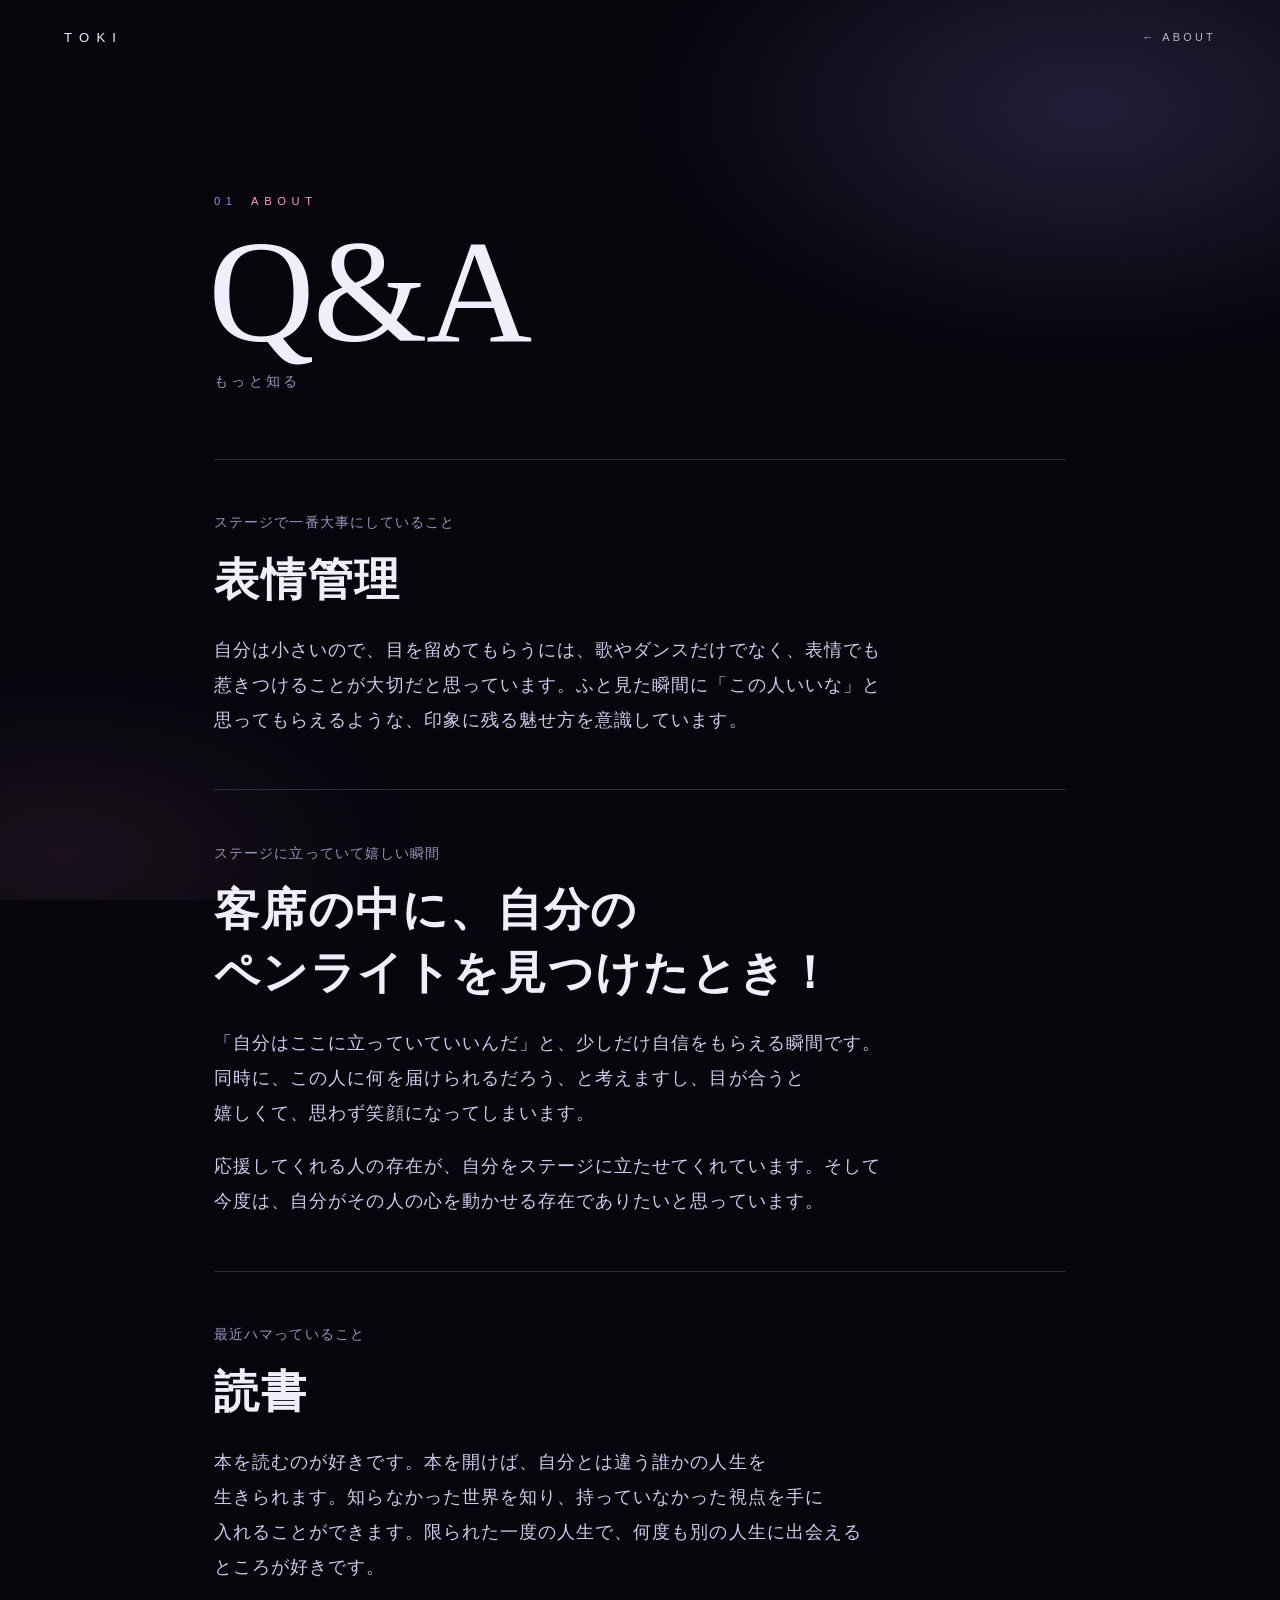
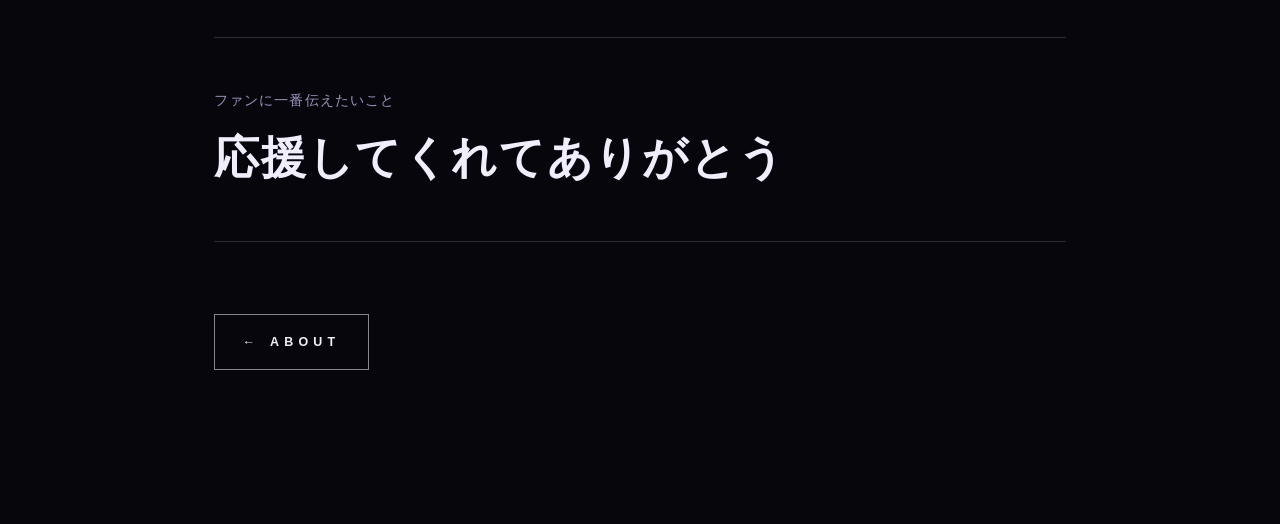
==== more.html @ 211b0cf8 "サイトを更新" ====
<!doctype html>
<html lang="ja">
<head>
<meta charset="utf-8">
<meta name="viewport" content="width=device-width, initial-scale=1">
<title>Q&amp;A | 大月 とき</title>
<meta name="description" content="大月 ときのQ&A。ステージで大事にしていること、嬉しい瞬間、好きなこと。">
<meta http-equiv="Content-Security-Policy" content="default-src 'self'; script-src 'self'; style-src 'self' 'unsafe-inline' https://fonts.googleapis.com; font-src https://fonts.gstatic.com; img-src 'self' data: https://assets.st-note.com; connect-src 'none'; object-src 'none'; base-uri 'none'; form-action 'none'">
<meta name="referrer" content="strict-origin-when-cross-origin">
<meta name="theme-color" content="#07060d">
<meta property="og:type" content="website">
<meta property="og:site_name" content="大月 とき">
<meta property="og:title" content="Q&amp;A | 大月 とき">
<meta property="og:description" content="大月 ときのQ&A。ステージで大事にしていること、嬉しい瞬間、好きなこと。">
<link rel="icon" href="data:image/svg+xml,%3Csvg xmlns='http://www.w3.org/2000/svg' viewBox='0 0 64 64'%3E%3Crect width='64' height='64' rx='14' fill='%2307060d'/%3E%3Cpath d='M38 12a20 20 0 1 0 0 40a16 16 0 1 1 0-40z' fill='%23b9a9ff'/%3E%3C/svg%3E">
<link rel="preconnect" href="https://fonts.googleapis.com">
<link rel="preconnect" href="https://fonts.gstatic.com" crossorigin>
<link href="https://fonts.googleapis.com/css2?family=Cormorant+Garamond:wght@300&family=Montserrat:wght@300;500;600&family=Zen+Kaku+Gothic+New:wght@400;500;700&family=Zen+Old+Mincho:wght@500;700;900&display=swap" rel="stylesheet">
<style>
:root{--pad:clamp(20px,5vw,72px);--mont:"Montserrat","Zen Kaku Gothic New",sans-serif;--mincho:"Zen Old Mincho","Hiragino Mincho ProN",serif}
*{box-sizing:border-box;margin:0}
html{scroll-behavior:smooth}
body{background:#07060d;color:#f1eefc;font-family:"Zen Kaku Gothic New","Hiragino Sans",sans-serif;line-height:1.8;-webkit-font-smoothing:antialiased;min-height:100vh;position:relative;overflow-x:hidden}
body::before{content:"";position:fixed;inset:0;pointer-events:none;z-index:0;background:radial-gradient(50% 40% at 85% 12%,rgba(124,112,198,.24),transparent 70%),radial-gradient(40% 30% at 5% 95%,rgba(255,159,192,.08),transparent 70%)}
a{color:inherit}
header{position:relative;z-index:2;display:flex;justify-content:space-between;align-items:center;padding:26px var(--pad)}
.logo{font-family:var(--mont);font-weight:500;letter-spacing:.55em;font-size:.82rem;text-decoration:none}
.back{font-family:var(--mont);font-weight:500;font-size:.68rem;letter-spacing:.3em;text-decoration:none;opacity:.75;transition:opacity .2s,color .2s}
.back:hover{opacity:1;color:#ff9fc0}
main{position:relative;z-index:1;max-width:980px;margin:0 auto;padding:clamp(48px,9vw,120px) var(--pad) clamp(80px,12vw,160px)}
.sec-label{font-family:var(--mont);font-weight:500;font-size:.7rem;letter-spacing:.5em;color:#ff9fc0}
.sec-label i{font-style:normal;color:#9d8cff;margin-right:1.2em}
h1{font-family:var(--mincho);font-weight:700;font-size:clamp(3rem,8vw,6.4rem);line-height:1.05;letter-spacing:.05em;margin:.35em 0 clamp(28px,5vw,64px)}
.qa-row{padding:clamp(28px,4vw,52px) 0;border-top:1px solid rgba(241,238,252,.16)}
.qa-row:last-of-type{border-bottom:1px solid rgba(241,238,252,.16)}
.qa-row small{display:block;font-size:.85rem;color:#9a94ba;letter-spacing:.08em}
.qa-row .body{font-family:"Zen Kaku Gothic New","Hiragino Sans",sans-serif;font-weight:400;font-size:clamp(.98rem,1.4vw,1.1rem);line-height:2;letter-spacing:.06em;color:#cfc9ea;margin-top:1.2em;max-width:38em;text-wrap:pretty}
.qa-row .body + .body{margin-top:1em}
.qa-row p{word-break:auto-phrase;line-break:strict}
.qa-row .body{text-wrap:pretty}
.qa-row p{font-family:var(--mincho);font-weight:700;font-size:clamp(1.7rem,3.6vw,2.8rem);line-height:1.4;letter-spacing:.04em;margin-top:.3em;text-wrap:balance}
.to-about{display:inline-flex;align-items:center;gap:1.2em;margin-top:clamp(40px,6vw,72px);font-family:var(--mont);font-weight:600;font-size:.78rem;letter-spacing:.42em;color:#f1eefc;text-decoration:none;padding:1.3em 2.2em;border:1px solid rgba(241,238,252,.55);transition:background .25s,color .25s,border-color .25s}
.to-about::before{content:"←";letter-spacing:0;transition:transform .25s}
.to-about:hover{background:#9d8cff;border-color:#9d8cff;color:#07060d}
.to-about:hover::before{transform:translateX(-6px)}
.sr{opacity:0;transform:translateY(34px);transition:opacity 1s ease,transform 1s cubic-bezier(.2,.7,.2,1)}
.sr.in{opacity:1;transform:none}
:focus-visible{outline:3px solid #ff9fc0;outline-offset:3px}
@media (prefers-reduced-motion:reduce){.sr{opacity:1;transform:none;transition:none}}
h1.en{font-family:"Cormorant Garamond",serif;font-weight:300;text-transform:uppercase;letter-spacing:-.01em;line-height:.86;font-size:clamp(4.4rem,11.5vw,10rem);margin:.12em 0 .1em -.04em}
h1.en + .jp{font-size:.86rem;letter-spacing:.24em;color:#9a94ba;margin-bottom:clamp(36px,5vw,64px)}
</style>
</head>
<body>
<header>
  <a class="logo" href="index.html#about">TOKI</a>
  <a class="back" href="index.html#about">← ABOUT</a>
</header>
<main>
  <p class="sec-label sr"><i>01</i>ABOUT</p>
  <h1 class="en sr">Q&amp;A</h1><p class="jp sr">もっと知る</p>
  <div class="qa-row sr"><small>ステージで一番大事にしていること</small><p>表情管理</p><p class="body">自分は小さいので、目を留めてもらうには、歌やダンスだけでなく、表情でも惹きつけることが大切だと思っています。ふと見た瞬間に「この人いいな」と思ってもらえるような、印象に残る魅せ方を意識しています。</p></div>
  <div class="qa-row sr"><small>ステージに立っていて嬉しい瞬間</small><p>客席の中に、自分のペンライトを見つけたとき！</p><p class="body">「自分はここに立っていていいんだ」と、少しだけ自信をもらえる瞬間です。同時に、この人に何を届けられるだろう、と考えますし、目が合うと嬉しくて、思わず笑顔になってしまいます。</p><p class="body">応援してくれる人の存在が、自分をステージに立たせてくれています。そして今度は、自分がその人の心を動かせる存在でありたいと思っています。</p></div>
  <div class="qa-row sr"><small>最近ハマっていること</small><p>読書</p><p class="body">本を読むのが好きです。本を開けば、自分とは違う誰かの人生を生きられます。知らなかった世界を知り、持っていなかった視点を手に入れることができます。限られた一度の人生で、何度も別の人生に出会えるところが好きです。</p></div>
  <div class="qa-row sr"><small>ファンに一番伝えたいこと</small><p>応援してくれてありがとう</p></div>
  <a class="to-about sr" href="index.html#about">ABOUT</a>
</main>
<script src="js/more.js"></script>
</body>
</html>
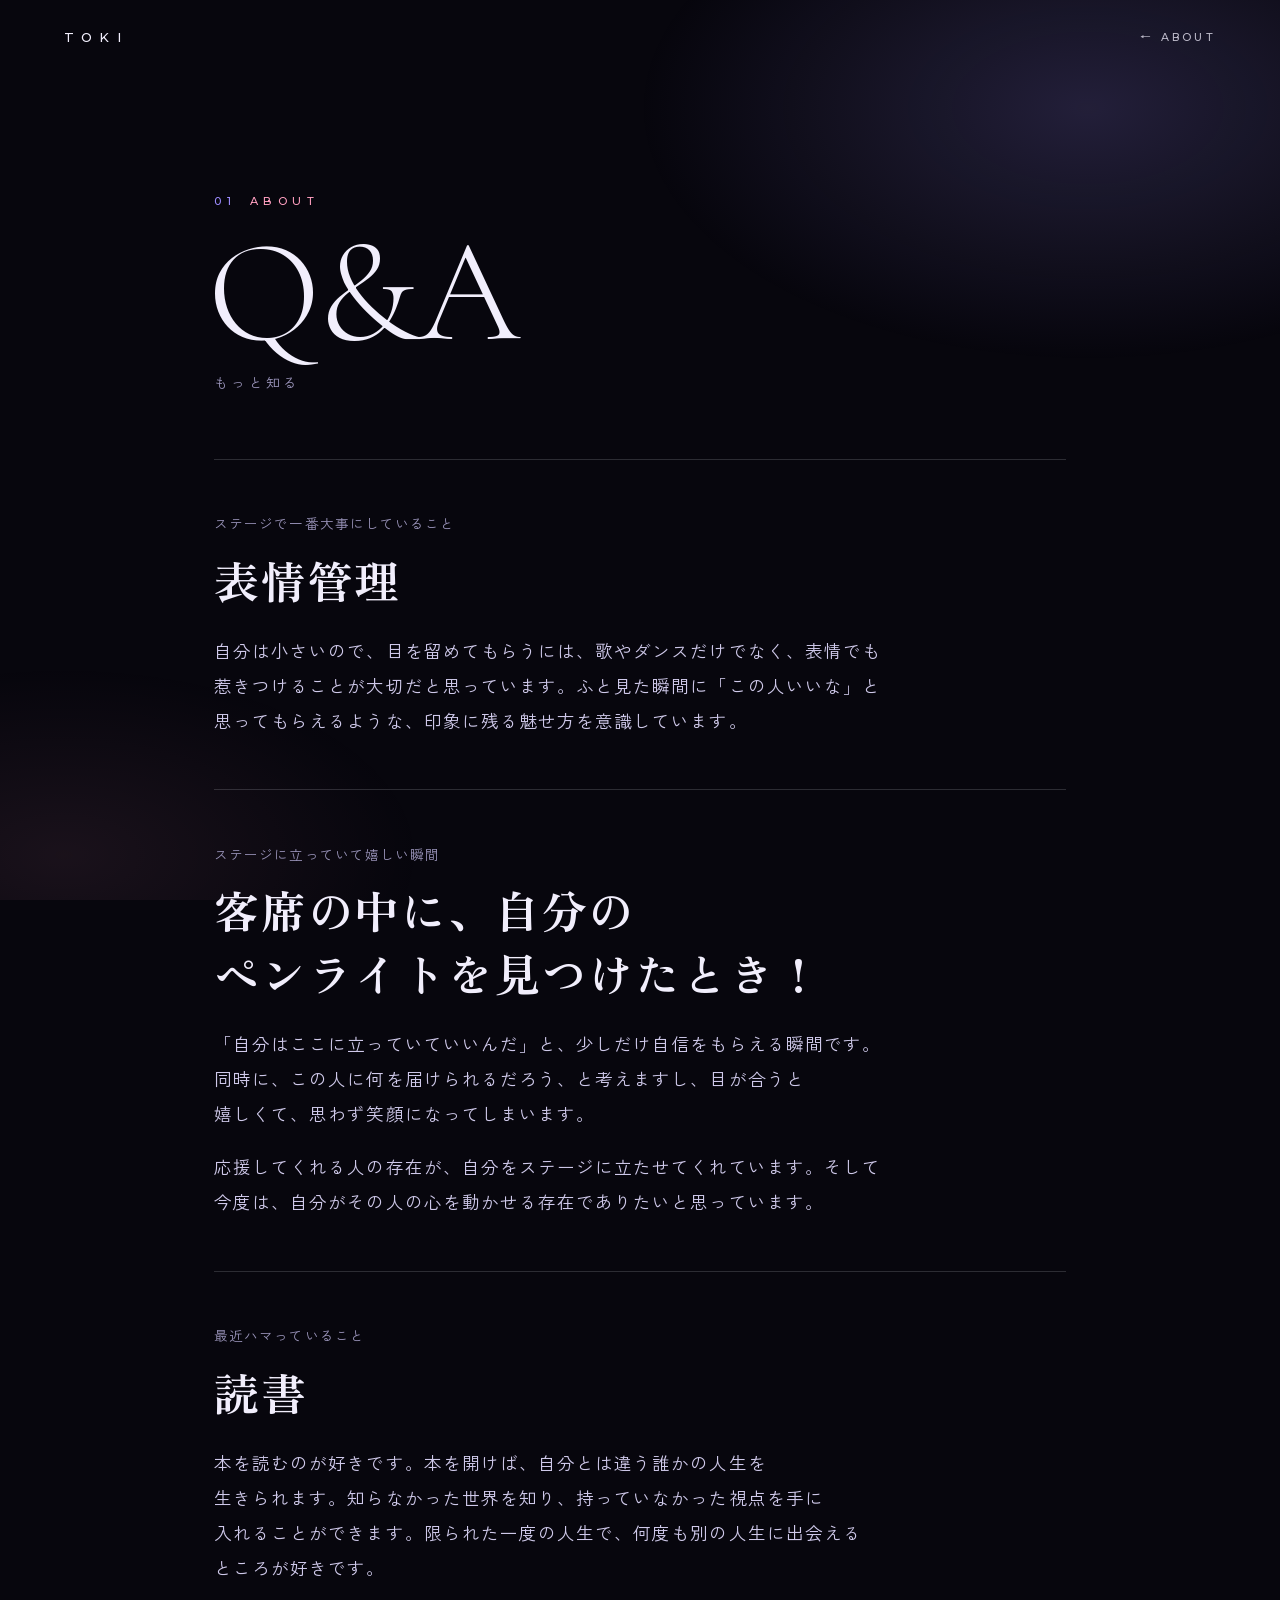
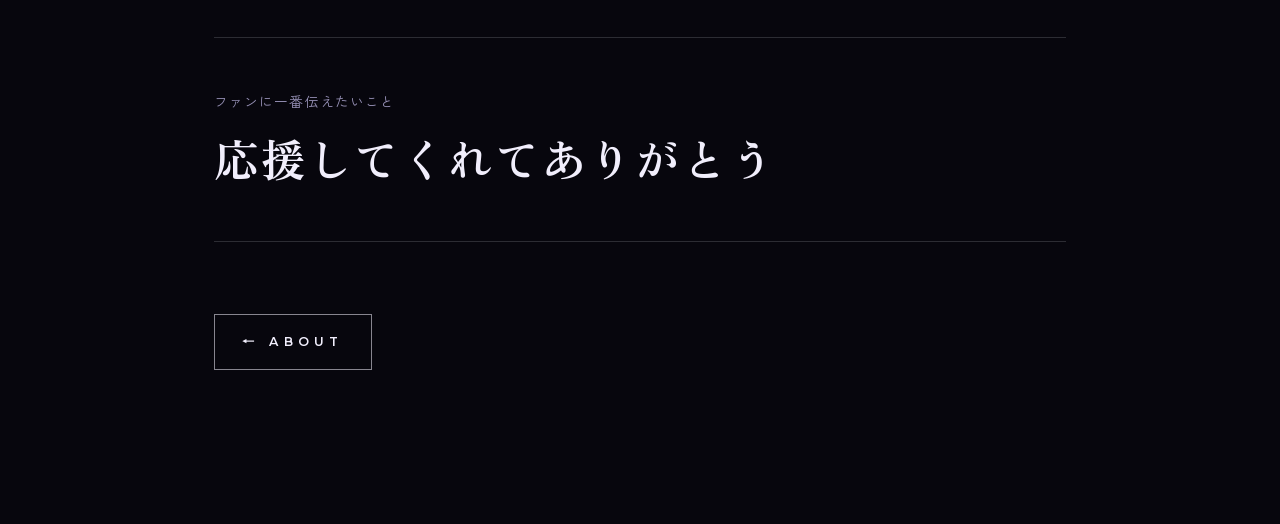
==== commit 3e3385ae: "サイトを更新" ====
--- a/more.html
+++ b/more.html
@@ -5,7 +5,7 @@
 <meta name="viewport" content="width=device-width, initial-scale=1">
 <title>Q&amp;A | 大月 とき</title>
 <meta name="description" content="大月 ときのQ&A。ステージで大事にしていること、嬉しい瞬間、好きなこと。">
-<meta http-equiv="Content-Security-Policy" content="default-src 'self'; script-src 'self'; style-src 'self' 'unsafe-inline' https://fonts.googleapis.com; font-src https://fonts.gstatic.com; img-src 'self' data: https://assets.st-note.com; connect-src 'none'; object-src 'none'; base-uri 'none'; form-action 'none'">
+<meta http-equiv="Content-Security-Policy" content="default-src 'self'; script-src 'self'; style-src 'self' 'unsafe-inline'; font-src 'self'; img-src 'self' data: https://assets.st-note.com; connect-src 'none'; object-src 'none'; base-uri 'none'; form-action 'none'">
 <meta name="referrer" content="strict-origin-when-cross-origin">
 <meta name="theme-color" content="#07060d">
 <meta property="og:type" content="website">
@@ -13,9 +13,7 @@
 <meta property="og:title" content="Q&amp;A | 大月 とき">
 <meta property="og:description" content="大月 ときのQ&A。ステージで大事にしていること、嬉しい瞬間、好きなこと。">
 <link rel="icon" href="data:image/svg+xml,%3Csvg xmlns='http://www.w3.org/2000/svg' viewBox='0 0 64 64'%3E%3Crect width='64' height='64' rx='14' fill='%2307060d'/%3E%3Cpath d='M38 12a20 20 0 1 0 0 40a16 16 0 1 1 0-40z' fill='%23b9a9ff'/%3E%3C/svg%3E">
-<link rel="preconnect" href="https://fonts.googleapis.com">
-<link rel="preconnect" href="https://fonts.gstatic.com" crossorigin>
-<link href="https://fonts.googleapis.com/css2?family=Cormorant+Garamond:wght@300&family=Montserrat:wght@300;500;600&family=Zen+Kaku+Gothic+New:wght@400;500;700&family=Zen+Old+Mincho:wght@500;700;900&display=swap" rel="stylesheet">
+<link rel="stylesheet" href="fonts/fonts.css">
 <style>
 :root{--pad:clamp(20px,5vw,72px);--mont:"Montserrat","Zen Kaku Gothic New",sans-serif;--mincho:"Zen Old Mincho","Hiragino Mincho ProN",serif}
 *{box-sizing:border-box;margin:0}
--- a/fonts/fonts.css
+++ b/fonts/fonts.css
@@ -0,0 +1,3118 @@
+/* cyrillic-ext */
+@font-face {
+  font-family: 'Cormorant Garamond';
+  font-style: normal;
+  font-weight: 300;
+  font-display: swap;
+  src: url(mX5slCNuHLi8bLeY9MK7whWMhyjYpHtKky2F7i6C.woff2) format('woff2');
+  unicode-range: U+0460-052F, U+1C80-1C8A, U+20B4, U+2DE0-2DFF, U+A640-A69F, U+FE2E-FE2F;
+}
+/* cyrillic */
+@font-face {
+  font-family: 'Cormorant Garamond';
+  font-style: normal;
+  font-weight: 300;
+  font-display: swap;
+  src: url(mX5slCNuHLi8bLeY9MK7whWMhyjYrXtKky2F7i6C.woff2) format('woff2');
+  unicode-range: U+0301, U+0400-045F, U+0490-0491, U+04B0-04B1, U+2116;
+}
+/* vietnamese */
+@font-face {
+  font-family: 'Cormorant Garamond';
+  font-style: normal;
+  font-weight: 300;
+  font-display: swap;
+  src: url(mX5slCNuHLi8bLeY9MK7whWMhyjYpntKky2F7i6C.woff2) format('woff2');
+  unicode-range: U+0102-0103, U+0110-0111, U+0128-0129, U+0168-0169, U+01A0-01A1, U+01AF-01B0, U+0300-0301, U+0303-0304, U+0308-0309, U+0323, U+0329, U+1EA0-1EF9, U+20AB;
+}
+/* latin-ext */
+@font-face {
+  font-family: 'Cormorant Garamond';
+  font-style: normal;
+  font-weight: 300;
+  font-display: swap;
+  src: url(mX5slCNuHLi8bLeY9MK7whWMhyjYp3tKky2F7i6C.woff2) format('woff2');
+  unicode-range: U+0100-02BA, U+02BD-02C5, U+02C7-02CC, U+02CE-02D7, U+02DD-02FF, U+0304, U+0308, U+0329, U+1D00-1DBF, U+1E00-1E9F, U+1EF2-1EFF, U+2020, U+20A0-20AB, U+20AD-20C4, U+2113, U+2C60-2C7F, U+A720-A7FF;
+}
+/* latin */
+@font-face {
+  font-family: 'Cormorant Garamond';
+  font-style: normal;
+  font-weight: 300;
+  font-display: swap;
+  src: url(3bmX5slCNuHLi8bLeY9MK7whWMhyjYqXtKky2F7g.woff2) format('woff2');
+  unicode-range: U+0000-00FF, U+0131, U+0152-0153, U+02BB-02BC, U+02C6, U+02DA, U+02DC, U+0304, U+0308, U+0329, U+2000-206F, U+20AC, U+2122, U+2191, U+2193, U+2212, U+2215, U+FEFF, U+FFFD;
+}
+/* cyrillic-ext */
+@font-face {
+  font-family: 'Cormorant Garamond';
+  font-style: normal;
+  font-weight: 400;
+  font-display: swap;
+  src: url(mX5slCNuHLi8bLeY9MK7whWMhyjYpHtKky2F7i6C.woff2) format('woff2');
+  unicode-range: U+0460-052F, U+1C80-1C8A, U+20B4, U+2DE0-2DFF, U+A640-A69F, U+FE2E-FE2F;
+}
+/* cyrillic */
+@font-face {
+  font-family: 'Cormorant Garamond';
+  font-style: normal;
+  font-weight: 400;
+  font-display: swap;
+  src: url(mX5slCNuHLi8bLeY9MK7whWMhyjYrXtKky2F7i6C.woff2) format('woff2');
+  unicode-range: U+0301, U+0400-045F, U+0490-0491, U+04B0-04B1, U+2116;
+}
+/* vietnamese */
+@font-face {
+  font-family: 'Cormorant Garamond';
+  font-style: normal;
+  font-weight: 400;
+  font-display: swap;
+  src: url(mX5slCNuHLi8bLeY9MK7whWMhyjYpntKky2F7i6C.woff2) format('woff2');
+  unicode-range: U+0102-0103, U+0110-0111, U+0128-0129, U+0168-0169, U+01A0-01A1, U+01AF-01B0, U+0300-0301, U+0303-0304, U+0308-0309, U+0323, U+0329, U+1EA0-1EF9, U+20AB;
+}
+/* latin-ext */
+@font-face {
+  font-family: 'Cormorant Garamond';
+  font-style: normal;
+  font-weight: 400;
+  font-display: swap;
+  src: url(mX5slCNuHLi8bLeY9MK7whWMhyjYp3tKky2F7i6C.woff2) format('woff2');
+  unicode-range: U+0100-02BA, U+02BD-02C5, U+02C7-02CC, U+02CE-02D7, U+02DD-02FF, U+0304, U+0308, U+0329, U+1D00-1DBF, U+1E00-1E9F, U+1EF2-1EFF, U+2020, U+20A0-20AB, U+20AD-20C4, U+2113, U+2C60-2C7F, U+A720-A7FF;
+}
+/* latin */
+@font-face {
+  font-family: 'Cormorant Garamond';
+  font-style: normal;
+  font-weight: 400;
+  font-display: swap;
+  src: url(3bmX5slCNuHLi8bLeY9MK7whWMhyjYqXtKky2F7g.woff2) format('woff2');
+  unicode-range: U+0000-00FF, U+0131, U+0152-0153, U+02BB-02BC, U+02C6, U+02DA, U+02DC, U+0304, U+0308, U+0329, U+2000-206F, U+20AC, U+2122, U+2191, U+2193, U+2212, U+2215, U+FEFF, U+FFFD;
+}
+@font-face {
+  font-family: 'DotGothic16';
+  font-style: normal;
+  font-weight: 400;
+  font-display: swap;
+  src: url(AGE7O43hYPQDGWr5tS7P7cQj5FEkNIICnj9aicM0.woff2) format('woff2');
+  unicode-range: U+25ee8, U+25f23, U+25f5c, U+25fd4, U+25fe0, U+25ffb, U+2600c, U+26017, U+26060, U+260ed, U+26222, U+2626a, U+26270, U+26286, U+2634c, U+26402, U+2667e, U+266b0, U+2671d, U+268dd, U+268ea, U+26951, U+2696f, U+26999, U+269dd, U+26a1e, U+26a58, U+26a8c, U+26ab7, U+26aff, U+26c29, U+26c73, U+26c9e, U+26cdd, U+26e40, U+26e65, U+26f94, U+26ff6-26ff8, U+270f4, U+2710d, U+27139, U+273da-273db, U+273fe, U+27410, U+27449, U+27614-27615, U+27631, U+27684, U+27693, U+2770e, U+27723, U+27752, U+278b2, U+27985, U+279b4, U+27a84, U+27bb3, U+27bbe, U+27bc7, U+27c3c, U+27cb8, U+27d73, U+27da0, U+27e10, U+27eaf, U+27fb7, U+2808a, U+280bb, U+28277, U+28282, U+282f3, U+283cd, U+2840c, U+28455, U+284dc, U+2856b, U+285c8-285c9, U+286d7, U+286fa, U+28946, U+28949, U+2896b, U+28987-28988, U+289ba-289bb, U+28a1e, U+28a29, U+28a43, U+28a71, U+28a99, U+28acd, U+28add, U+28ae4, U+28bc1, U+28bef, U+28cdd, U+28d10, U+28d71, U+28dfb, U+28e0f, U+28e17, U+28e1f, U+28e36, U+28e89, U+28eeb, U+28ef6, U+28f32, U+28ff8, U+292a0, U+292b1, U+29490, U+295cf, U+2967f, U+296f0, U+29719, U+29750, U+29810, U+298c6, U+29a72, U+29d4b, U+29ddb, U+29e15, U+29e3d, U+29e49, U+29e8a, U+29ec4, U+29edb, U+29ee9, U+29fce, U+29fd7, U+2a01a, U+2a02f, U+2a082, U+2a0f9, U+2a190, U+2a2b2, U+2a38c, U+2a437, U+2a5f1, U+2a602, U+2a61a, U+2a6b2, U+2a9e6, U+2b746, U+2b751, U+2b753, U+2b75a, U+2b75c, U+2b765, U+2b776-2b777, U+2b77c, U+2b782, U+2b789, U+2b78b, U+2b78e, U+2b794, U+2b7ac, U+2b7af, U+2b7bd, U+2b7c9, U+2b7cf, U+2b7d2, U+2b7d8, U+2b7f0, U+2b80d, U+2b817, U+2b81a, U+2d544, U+2e278, U+2e569, U+2e6ea, U+2f804, U+2f80f, U+2f815, U+2f818, U+2f81a, U+2f822, U+2f828, U+2f82c, U+2f833, U+2f83f, U+2f846, U+2f852, U+2f862, U+2f86d, U+2f873, U+2f877, U+2f884, U+2f899-2f89a, U+2f8a6, U+2f8ac, U+2f8b2, U+2f8b6, U+2f8d3, U+2f8db-2f8dc, U+2f8e1, U+2f8e5, U+2f8ea, U+2f8ed, U+2f8fc, U+2f903, U+2f90b, U+2f90f, U+2f91a, U+2f920-2f921, U+2f945, U+2f947, U+2f96c, U+2f995, U+2f9d0, U+2f9de-2f9df, U+2f9f4;
+}
+@font-face {
+  font-family: 'DotGothic16';
+  font-style: normal;
+  font-weight: 400;
+  font-display: swap;
+  src: url(AGE7O43hYPQDGWr5tS7P7cQj5FEkNIICnj9aicM1.woff2) format('woff2');
+  unicode-range: U+1f235-1f23b, U+1f240-1f248, U+1f250-1f251, U+2000b, U+20089-2008a, U+200a2, U+200a4, U+200b0, U+200f5, U+20158, U+201a2, U+20213, U+2032b, U+20371, U+20381, U+203f9, U+2044a, U+20509, U+2053f, U+205b1, U+205d6, U+20611, U+20628, U+206ec, U+2074f, U+207c8, U+20807, U+2083a, U+208b9, U+2090e, U+2097c, U+20984, U+2099d, U+20a64, U+20ad3, U+20b1d, U+20b9f, U+20bb7, U+20d45, U+20d58, U+20de1, U+20e64, U+20e6d, U+20e95, U+20f5f, U+21201, U+2123d, U+21255, U+21274, U+2127b, U+212d7, U+212e4, U+212fd, U+2131b, U+21336, U+21344, U+213c4, U+2146d-2146e, U+215d7, U+21647, U+216b4, U+21706, U+21742, U+218bd, U+219c3, U+21a1a, U+21c56, U+21d2d, U+21d45, U+21d62, U+21d78, U+21d92, U+21d9c, U+21da1, U+21db7, U+21de0, U+21e33-21e34, U+21f1e, U+21f76, U+21ffa, U+2217b, U+22218, U+2231e, U+223ad, U+22609, U+226f3, U+2285b, U+228ab, U+2298f, U+22ab8, U+22b46, U+22b4f-22b50, U+22ba6, U+22c1d, U+22c24, U+22de1, U+22e42, U+22feb, U+231b6, U+231c3-231c4, U+231f5, U+23372, U+233cc, U+233d0, U+233d2-233d3, U+233d5, U+233da, U+233df, U+233e4, U+233fe, U+2344a-2344b, U+23451, U+23465, U+234e4, U+2355a, U+23594, U+235c4, U+23638-2363a, U+23647, U+2370c, U+2371c, U+2373f, U+23763-23764, U+237e7, U+237f1, U+237ff, U+23824, U+2383d, U+23a98, U+23c7f, U+23cbe, U+23cfe, U+23d00, U+23d0e, U+23d40, U+23dd3, U+23df9-23dfa, U+23f7e, U+2404b, U+24096, U+24103, U+241c6, U+241fe, U+242ee, U+243bc, U+243d0, U+24629, U+246a5, U+247f1, U+24896, U+248e9, U+24a4d, U+24b56, U+24b6f, U+24c16, U+24d14, U+24e04, U+24e0e, U+24e37, U+24e6a, U+24e8b, U+24ff2, U+2504a, U+25055, U+25122, U+251a9, U+251cd, U+251e5, U+2521e, U+2524c, U+2542e, U+2548e, U+254d9, U+2550e, U+255a7, U+2567f, U+25771, U+257a9, U+257b4, U+25874, U+259c4, U+259cc, U+259d4, U+25ad7, U+25ae3-25ae4, U+25af1, U+25bb2, U+25c4b, U+25c64, U+25da1, U+25e2e, U+25e56, U+25e62, U+25e65, U+25ec2, U+25ed8;
+}
+@font-face {
+  font-family: 'DotGothic16';
+  font-style: normal;
+  font-weight: 400;
+  font-display: swap;
+  src: url(AGE7O43hYPQDGWr5tS7P7cQj5FEkNIICnj9aicM2.woff2) format('woff2');
+  unicode-range: U+ffd7, U+ffda-ffdc, U+ffe0-ffe2, U+ffe4, U+ffe6, U+ffe8-ffee, U+1f100-1f10c, U+1f110-1f16c, U+1f170-1f1ac, U+1f200-1f202, U+1f210-1f234;
+}
+@font-face {
+  font-family: 'DotGothic16';
+  font-style: normal;
+  font-weight: 400;
+  font-display: swap;
+  src: url(AGE7O43hYPQDGWr5tS7P7cQj5FEkNIICnj9aicM3.woff2) format('woff2');
+  unicode-range: U+fa10, U+fa12-fa6d, U+fb00-fb04, U+fe10-fe19, U+fe30-fe42, U+fe44-fe52, U+fe54-fe66, U+fe68-fe6b, U+ff02, U+ff04, U+ff07, U+ff51, U+ff5b, U+ff5d, U+ff5f-ff60, U+ff66, U+ff69, U+ff87, U+ffa1-ffbe, U+ffc2-ffc7, U+ffca-ffcf, U+ffd2-ffd6;
+}
+@font-face {
+  font-family: 'DotGothic16';
+  font-style: normal;
+  font-weight: 400;
+  font-display: swap;
+  src: url(AGE7O43hYPQDGWr5tS7P7cQj5FEkNIICnj9aicM4.woff2) format('woff2');
+  unicode-range: U+f92d-f959, U+f95b-f9f2, U+f9f4-fa0b, U+fa0e-fa0f;
+}
+@font-face {
+  font-family: 'DotGothic16';
+  font-style: normal;
+  font-weight: 400;
+  font-display: swap;
+  src: url(AGE7O43hYPQDGWr5tS7P7cQj5FEkNIICnj9aicM5.woff2) format('woff2');
+  unicode-range: U+9e8b-9e8c, U+9e8e-9e8f, U+9e91-9e92, U+9e95-9e96, U+9e98, U+9e9b, U+9e9d-9e9e, U+9ea4-9ea5, U+9ea8-9eaa, U+9eac-9eb0, U+9eb3-9eb5, U+9eb8, U+9ebc-9ebf, U+9ec3, U+9ec6, U+9ec8, U+9ecb-9ecd, U+9ecf-9ed1, U+9ed4-9ed5, U+9ed8, U+9edb-9ee0, U+9ee4-9ee5, U+9ee7-9ee8, U+9eec-9ef2, U+9ef4-9ef9, U+9efb-9eff, U+9f02-9f03, U+9f07-9f09, U+9f0e-9f12, U+9f14-9f17, U+9f19-9f1b, U+9f1f-9f22, U+9f26, U+9f2a-9f2c, U+9f2f, U+9f31-9f32, U+9f34, U+9f37, U+9f39-9f3a, U+9f3c-9f3f, U+9f41, U+9f43-9f47, U+9f4a, U+9f4e-9f50, U+9f52-9f58, U+9f5a, U+9f5d-9f61, U+9f63, U+9f66-9f6a, U+9f6c-9f73, U+9f75-9f77, U+9f7a, U+9f7d, U+9f7f, U+9f8f-9f92, U+9f94-9f97, U+9f99, U+9f9c-9fa3, U+9fa5, U+9fb4, U+9fbc-9fc2, U+9fc4, U+9fc6, U+9fcc, U+f900-f92c;
+}
+@font-face {
+  font-family: 'DotGothic16';
+  font-style: normal;
+  font-weight: 400;
+  font-display: swap;
+  src: url(AGE7O43hYPQDGWr5tS7P7cQj5FEkNIICnj9aicM6.woff2) format('woff2');
+  unicode-range: U+9c3e, U+9c41, U+9c43-9c4a, U+9c4e-9c50, U+9c52-9c54, U+9c56, U+9c58, U+9c5a-9c61, U+9c63, U+9c65, U+9c67-9c6b, U+9c6d-9c6e, U+9c70, U+9c72, U+9c75-9c78, U+9c7a-9c7c, U+9ce6-9ce7, U+9ceb-9cec, U+9cf0, U+9cf2, U+9cf6-9cf7, U+9cf9, U+9d02-9d03, U+9d06-9d09, U+9d0b, U+9d0e, U+9d11-9d12, U+9d15, U+9d17-9d18, U+9d1b-9d1f, U+9d23, U+9d26, U+9d2a-9d2c, U+9d2f-9d30, U+9d32-9d34, U+9d3a, U+9d3c-9d3f, U+9d41-9d48, U+9d4a, U+9d50-9d54, U+9d59, U+9d5d-9d65, U+9d69-9d6c, U+9d6f-9d70, U+9d72-9d73, U+9d76-9d77, U+9d7a-9d7c, U+9d7e, U+9d83-9d84, U+9d86-9d87, U+9d89-9d8a, U+9d8d-9d8e, U+9d92-9d93, U+9d95-9d9a, U+9da1, U+9da4, U+9da9-9dac, U+9dae, U+9db1-9db2, U+9db5, U+9db8-9dbd, U+9dbf-9dc4, U+9dc6-9dc7, U+9dc9-9dca, U+9dcf, U+9dd3-9dd7, U+9dd9-9dda, U+9dde-9de0, U+9de3, U+9de5-9de7, U+9de9, U+9deb, U+9ded-9df0, U+9df3-9df4, U+9df8, U+9dfd-9dfe, U+9e02, U+9e07, U+9e0a, U+9e0d-9e0e, U+9e10-9e12, U+9e15-9e16, U+9e19-9e1f, U+9e75, U+9e79-9e7d, U+9e80-9e85, U+9e87-9e88;
+}
+@font-face {
+  font-family: 'DotGothic16';
+  font-style: normal;
+  font-weight: 400;
+  font-display: swap;
+  src: url(AGE7O43hYPQDGWr5tS7P7cQj5FEkNIICnj9aicM7.woff2) format('woff2');
+  unicode-range: U+9ae5-9ae7, U+9ae9, U+9aeb-9aec, U+9aee-9aef, U+9af1-9af5, U+9af7, U+9af9-9afb, U+9afd, U+9aff-9b06, U+9b08-9b09, U+9b0b-9b0e, U+9b10, U+9b12, U+9b16, U+9b18-9b1d, U+9b1f-9b20, U+9b22-9b23, U+9b25-9b2f, U+9b32-9b35, U+9b37, U+9b39-9b3b, U+9b3d, U+9b43-9b44, U+9b48, U+9b4b-9b4f, U+9b51, U+9b55-9b58, U+9b5b, U+9b5e, U+9b61, U+9b63, U+9b65-9b66, U+9b68, U+9b6a-9b6f, U+9b72-9b79, U+9b7f-9b80, U+9b83-9b87, U+9b89-9b8b, U+9b8d, U+9b8f-9b94, U+9b96-9b97, U+9b9a, U+9b9d-9ba0, U+9ba6-9ba7, U+9ba9-9baa, U+9bac, U+9bb0-9bb2, U+9bb4, U+9bb7-9bb9, U+9bbb-9bbc, U+9bbe-9bc1, U+9bc6-9bc8, U+9bca, U+9bce-9bd2, U+9bd4, U+9bd7-9bd8, U+9bdd, U+9bdf, U+9be1-9be5, U+9be7, U+9bea-9beb, U+9bee-9bf3, U+9bf5, U+9bf7-9bfa, U+9bfd, U+9bff-9c00, U+9c02, U+9c04, U+9c06, U+9c08-9c0d, U+9c0f-9c16, U+9c18-9c1e, U+9c21-9c2a, U+9c2d-9c32, U+9c35-9c37, U+9c39-9c3a, U+9c3d;
+}
+@font-face {
+  font-family: 'DotGothic16';
+  font-style: normal;
+  font-weight: 400;
+  font-display: swap;
+  src: url(AGE7O43hYPQDGWr5tS7P7cQj5FEkNIICnj9aicM8.woff2) format('woff2');
+  unicode-range: U+98eb, U+98ed-98ee, U+98f0-98f1, U+98f3, U+98f6, U+9902, U+9907-9909, U+9911-9912, U+9914-9918, U+991a-9922, U+9924, U+9926-9927, U+992b-992c, U+992e, U+9931-9935, U+9939-993e, U+9940-9942, U+9945-9949, U+994b-994e, U+9950-9952, U+9954-9955, U+9958-9959, U+995b-995c, U+995e-9960, U+9963, U+9997-9998, U+999b, U+999d-999f, U+99a3, U+99a5-99a6, U+99a8, U+99ad-99ae, U+99b0-99b2, U+99b5, U+99b9-99ba, U+99bc-99bd, U+99bf, U+99c1, U+99c3, U+99c8-99c9, U+99d1, U+99d3-99d5, U+99d8-99df, U+99e1-99e2, U+99e7, U+99ea-99ee, U+99f0-99f2, U+99f4-99f5, U+99f8-99f9, U+99fb-99fe, U+9a01-9a05, U+9a08, U+9a0a-9a0c, U+9a0f-9a11, U+9a16, U+9a1a, U+9a1e, U+9a20, U+9a22-9a24, U+9a27, U+9a2b, U+9a2d-9a2e, U+9a31, U+9a33, U+9a35-9a38, U+9a3e, U+9a40-9a45, U+9a47, U+9a4a-9a4e, U+9a51-9a52, U+9a54-9a58, U+9a5b, U+9a5d, U+9a5f, U+9a62, U+9a64-9a65, U+9a69-9a6c, U+9aaa, U+9aac-9ab0, U+9ab2, U+9ab4-9ab7, U+9ab9, U+9abb-9ac1, U+9ac3, U+9ac6, U+9ac8, U+9ace-9ad3, U+9ad5-9ad7, U+9adb-9adc, U+9ade-9ae0, U+9ae2-9ae4;
+}
+@font-face {
+  font-family: 'DotGothic16';
+  font-style: normal;
+  font-weight: 400;
+  font-display: swap;
+  src: url(AGE7O43hYPQDGWr5tS7P7cQj5FEkNIICnj9aicM9.woff2) format('woff2');
+  unicode-range: U+971d, U+9721-9724, U+9728, U+972a, U+9730-9731, U+9733, U+9736, U+9738-9739, U+973b, U+973d-973e, U+9741-9744, U+9746-974a, U+974d-974f, U+9751, U+9755, U+9757-9758, U+975a-975c, U+9760-9761, U+9763-9764, U+9766-9768, U+976a-976b, U+976e, U+9771, U+9773, U+9776-977d, U+977f-9781, U+9785-9786, U+9789, U+978b, U+978f-9790, U+9795-9797, U+9799-979a, U+979c, U+979e-97a0, U+97a2-97a3, U+97a6, U+97a8, U+97ab-97ac, U+97ae, U+97b1-97b6, U+97b8-97ba, U+97bc, U+97be-97bf, U+97c1, U+97c3-97ce, U+97d0-97d1, U+97d4, U+97d7-97d9, U+97db-97de, U+97e0-97e1, U+97e4, U+97e6, U+97ed-97ef, U+97f1-97f2, U+97f4-97f8, U+97fa, U+9804, U+9807, U+980a, U+980c-980f, U+9814, U+9816-9817, U+9819-981a, U+981c, U+981e, U+9820-9821, U+9823-9826, U+982b, U+982e-9830, U+9832-9835, U+9837, U+9839, U+983d-983e, U+9844, U+9846-9847, U+984a-984b, U+984f, U+9851-9853, U+9856-9857, U+9859-985b, U+9862-9863, U+9865-9866, U+986a-986c, U+986f-9871, U+9873-9875, U+98aa-98ab, U+98ad-98ae, U+98b0-98b1, U+98b4, U+98b6-98b8, U+98ba-98bc, U+98bf, U+98c2-98c8, U+98cb-98cc, U+98ce, U+98dc, U+98de, U+98e0-98e1, U+98e3, U+98e5-98e7, U+98e9-98ea;
+}
+@font-face {
+  font-family: 'DotGothic16';
+  font-style: normal;
+  font-weight: 400;
+  font-display: swap;
+  src: url(GE7O43hYPQDGWr5tS7P7cQj5FEkNIICnj9aicM10.woff2) format('woff2');
+  unicode-range: U+944a, U+944c, U+9452-9453, U+9455, U+9459-945c, U+945e-9463, U+9468, U+946a-946b, U+946d-9472, U+9475, U+9477, U+947c-947f, U+9481, U+9483-9485, U+9578-9579, U+957e-957f, U+9582, U+9584, U+9586-9588, U+958a, U+958c-958f, U+9592, U+9594, U+9596, U+9598-9599, U+959d-95a1, U+95a4, U+95a6-95a9, U+95ab-95ad, U+95b1, U+95b4, U+95b6, U+95b9-95bf, U+95c3, U+95c6, U+95c8-95cd, U+95d0-95d6, U+95d9-95da, U+95dc-95e2, U+95e4-95e6, U+95e8, U+961d-961e, U+9621-9622, U+9624-9626, U+9628, U+962c, U+962e-962f, U+9631, U+9633-9634, U+9637-963a, U+963c-963d, U+9641-9642, U+964b-964c, U+964f, U+9652, U+9654, U+9656-9658, U+965c-965f, U+9661, U+9666, U+966a, U+966c, U+966e, U+9672, U+9674, U+9677, U+967b-967c, U+967e-967f, U+9681-9684, U+9689, U+968b, U+968d, U+9691, U+9695-9698, U+969a, U+969d, U+969f, U+96a4-96aa, U+96ae-96b4, U+96b6, U+96b8-96bb, U+96bd, U+96c1, U+96c9-96cb, U+96cd-96ce, U+96d2, U+96d5-96d6, U+96d8-96da, U+96dc-96df, U+96e9, U+96ef, U+96f1, U+96f9-96fa, U+9702-9706, U+9708-9709, U+970d-970f, U+9711, U+9713-9714, U+9716, U+9719-971b;
+}
+@font-face {
+  font-family: 'DotGothic16';
+  font-style: normal;
+  font-weight: 400;
+  font-display: swap;
+  src: url(GE7O43hYPQDGWr5tS7P7cQj5FEkNIICnj9aicM11.woff2) format('woff2');
+  unicode-range: U+92bc-92bd, U+92bf-92c3, U+92c5-92c8, U+92cb-92d0, U+92d2-92d3, U+92d5, U+92d7-92d9, U+92dc-92dd, U+92df-92e1, U+92e3-92e5, U+92e7-92ea, U+92ec, U+92ee, U+92f0, U+92f2, U+92f7-92fb, U+92ff-9300, U+9302, U+9304, U+9308, U+930d, U+930f-9311, U+9314-9315, U+9318-931a, U+931c-931f, U+9321-9325, U+9327-932b, U+932e, U+9333-9337, U+933a-933b, U+9344, U+9347-934a, U+934d, U+9350-9352, U+9354-9358, U+935a, U+935c, U+935e, U+9360, U+9364-9365, U+9367, U+9369-936d, U+936f-9371, U+9373-9374, U+9376, U+937a, U+937d-9382, U+9388, U+938a-938b, U+938d, U+938f, U+9392, U+9394-9395, U+9397-9398, U+939a-939b, U+939e, U+93a1, U+93a3-93a4, U+93a6, U+93a8-93a9, U+93ab-93ad, U+93b0, U+93b4-93b6, U+93b9-93bb, U+93c1, U+93c3-93cd, U+93d0-93d1, U+93d3, U+93d6-93d9, U+93dc-93df, U+93e2, U+93e4-93e8, U+93f1, U+93f5, U+93f7-93fb, U+93fd, U+9401-9404, U+9407-9409, U+940d-9410, U+9413-9417, U+9419-941a, U+941f, U+9421, U+942b, U+942e-942f, U+9431-9434, U+9436, U+9438, U+943a-943b, U+943d, U+943f, U+9441, U+9443-9445, U+9448;
+}
+@font-face {
+  font-family: 'DotGothic16';
+  font-style: normal;
+  font-weight: 400;
+  font-display: swap;
+  src: url(GE7O43hYPQDGWr5tS7P7cQj5FEkNIICnj9aicM12.woff2) format('woff2');
+  unicode-range: U+9143, U+9146-914c, U+914f, U+9153, U+9156-915b, U+9161, U+9163-9165, U+9167, U+9169, U+916d, U+9172-9174, U+9179-917b, U+9181-9183, U+9185-9187, U+9189-918b, U+918e, U+9191, U+9193-9195, U+9197-9198, U+919e, U+91a1-91a2, U+91a6, U+91a8, U+91aa-91b6, U+91ba-91bd, U+91bf-91c6, U+91c9, U+91cb, U+91d0, U+91d3-91d4, U+91d6-91d7, U+91d9-91db, U+91de-91df, U+91e1, U+91e4-91e6, U+91e9-91ea, U+91ec-91f1, U+91f5-91f7, U+91f9, U+91fb-91fd, U+91ff-9201, U+9204-9207, U+9209-920a, U+920c, U+920e, U+9210-9218, U+921c-921e, U+9223-9226, U+9228-9229, U+922c, U+922e-9230, U+9233, U+9235-923a, U+923c, U+923e-9240, U+9242-9243, U+9245-924b, U+924d-9251, U+9256-925a, U+925c-925e, U+9260-9261, U+9264-9269, U+926e-9270, U+9275-9279, U+927b-927f, U+9288-928a, U+928d-928e, U+9291-9293, U+9295-9297, U+9299, U+929b-929c, U+929f-92a0, U+92a4-92a5, U+92a7-92a8, U+92ab, U+92af, U+92b2-92b3, U+92b6-92bb;
+}
+@font-face {
+  font-family: 'DotGothic16';
+  font-style: normal;
+  font-weight: 400;
+  font-display: swap;
+  src: url(GE7O43hYPQDGWr5tS7P7cQj5FEkNIICnj9aicM13.woff2) format('woff2');
+  unicode-range: U+8f52-8f55, U+8f57-8f58, U+8f5c-8f5e, U+8f61-8f66, U+8f9c-8f9d, U+8f9f-8fa2, U+8fa4-8fa8, U+8fad-8faf, U+8fb4-8fb8, U+8fbe, U+8fc0-8fc2, U+8fc6, U+8fc8, U+8fca-8fcb, U+8fcd, U+8fd0, U+8fd2-8fd3, U+8fd5, U+8fda, U+8fe0, U+8fe2-8fe5, U+8fe8-8fea, U+8fed-8fef, U+8ff1, U+8ff4-8ff6, U+8ff8-8ffb, U+8ffe, U+9002, U+9004-9005, U+9008, U+900b-900e, U+9011, U+9013, U+9015-9016, U+9018, U+901b, U+901e, U+9021, U+9027-902a, U+902c-902d, U+902f, U+9033-9037, U+9039, U+903c, U+903e-903f, U+9041, U+9043-9044, U+9049, U+904c, U+904f-9052, U+9056, U+9058, U+905b-905e, U+9062, U+9066-9068, U+906c, U+906f-9070, U+9072, U+9074, U+9076, U+9079, U+9080-9083, U+9085, U+9087-9088, U+908b-908c, U+908e-9090, U+9095, U+9097-9099, U+909b, U+90a0-90a2, U+90a5, U+90a8, U+90af-90b6, U+90bd-90be, U+90c3-90c5, U+90c7-90c9, U+90cc, U+90d2, U+90d5, U+90d7-90d9, U+90db-90df, U+90e2, U+90e4-90e5, U+90eb, U+90ef-90f0, U+90f2, U+90f4, U+90f6, U+90fe-9100, U+9102, U+9104-9106, U+9108, U+910d, U+9110, U+9112, U+9114-911a, U+911c, U+911e, U+9120, U+9122-9123, U+9125, U+9127, U+9129, U+912d-9132, U+9134, U+9136-9137, U+9139-913a, U+913c-913d;
+}
+@font-face {
+  font-family: 'DotGothic16';
+  font-style: normal;
+  font-weight: 400;
+  font-display: swap;
+  src: url(GE7O43hYPQDGWr5tS7P7cQj5FEkNIICnj9aicM14.woff2) format('woff2');
+  unicode-range: U+8dc0, U+8dc2, U+8dc5-8dc8, U+8dca-8dcc, U+8dce-8dcf, U+8dd1, U+8dd4-8dd7, U+8dd9-8ddb, U+8ddf, U+8de3-8de5, U+8de7, U+8dea-8dec, U+8df0-8df2, U+8df4, U+8dfc-8dfd, U+8dff, U+8e01, U+8e04-8e06, U+8e08-8e09, U+8e0b-8e0c, U+8e10-8e11, U+8e14, U+8e16, U+8e1d-8e23, U+8e26-8e27, U+8e30-8e31, U+8e33-8e39, U+8e3d, U+8e40-8e42, U+8e44, U+8e47-8e50, U+8e54-8e55, U+8e59, U+8e5b-8e64, U+8e69, U+8e6c-8e6d, U+8e6f-8e72, U+8e75-8e77, U+8e79-8e7c, U+8e81-8e85, U+8e89, U+8e8b, U+8e90-8e95, U+8e98-8e9b, U+8e9d-8e9e, U+8ea1-8ea2, U+8ea7, U+8ea9-8eaa, U+8eac-8eb1, U+8eb3, U+8eb5-8eb6, U+8eba-8ebb, U+8ebe, U+8ec0-8ec1, U+8ec3-8ec8, U+8ecb, U+8ecf, U+8ed1, U+8ed4, U+8edb-8edc, U+8ee3, U+8ee8, U+8eeb, U+8eed-8eee, U+8ef0-8ef1, U+8ef7, U+8ef9-8efc, U+8efe, U+8f00, U+8f02, U+8f05, U+8f07-8f08, U+8f0a, U+8f0f-8f10, U+8f12-8f13, U+8f15-8f19, U+8f1b-8f1c, U+8f1e-8f21, U+8f23, U+8f25-8f28, U+8f2b-8f2f, U+8f33-8f37, U+8f39-8f3b, U+8f3e, U+8f40-8f43, U+8f45-8f47, U+8f49-8f4a, U+8f4c-8f4f, U+8f51;
+}
+@font-face {
+  font-family: 'DotGothic16';
+  font-style: normal;
+  font-weight: 400;
+  font-display: swap;
+  src: url(GE7O43hYPQDGWr5tS7P7cQj5FEkNIICnj9aicM15.woff2) format('woff2');
+  unicode-range: U+8b2d, U+8b30, U+8b37, U+8b3c, U+8b3e, U+8b41-8b46, U+8b48-8b49, U+8b4c-8b4f, U+8b51-8b54, U+8b56, U+8b59, U+8b5b, U+8b5e-8b5f, U+8b63, U+8b69, U+8b6b-8b6d, U+8b6f, U+8b71, U+8b74, U+8b76, U+8b78-8b79, U+8b7c-8b81, U+8b84-8b85, U+8b8a-8b8f, U+8b92-8b96, U+8b99-8b9a, U+8b9c-8ba0, U+8c38-8c3a, U+8c3d-8c3f, U+8c41, U+8c45, U+8c47-8c49, U+8c4b-8c4c, U+8c4e-8c51, U+8c53-8c55, U+8c57-8c59, U+8c5b, U+8c5d, U+8c62-8c64, U+8c66, U+8c68-8c69, U+8c6b-8c6d, U+8c73, U+8c75-8c76, U+8c78, U+8c7a-8c7c, U+8c7e, U+8c82, U+8c85-8c87, U+8c89-8c8b, U+8c8d-8c8e, U+8c90, U+8c92-8c94, U+8c98-8c99, U+8c9b-8c9c, U+8c9f, U+8ca4, U+8cad-8cae, U+8cb2-8cb3, U+8cb6, U+8cb9-8cba, U+8cbd, U+8cc1-8cc2, U+8cc4-8cc6, U+8cc8-8cc9, U+8ccb, U+8ccd-8ccf, U+8cd2, U+8cd5-8cd6, U+8cd9-8cda, U+8cdd, U+8ce1, U+8ce3-8ce4, U+8ce6, U+8ce8, U+8cec, U+8cef-8cf2, U+8cf4-8cf5, U+8cf7-8cf8, U+8cfa-8cfb, U+8cfd-8cff, U+8d01, U+8d03-8d04, U+8d07, U+8d09-8d0b, U+8d0d-8d10, U+8d12-8d14, U+8d16-8d17, U+8d1b-8d1d, U+8d65, U+8d67, U+8d69, U+8d6b-8d6e, U+8d71, U+8d73, U+8d76, U+8d7f, U+8d81-8d82, U+8d84, U+8d88, U+8d8d, U+8d90-8d91, U+8d95, U+8d99, U+8d9e-8da0, U+8da6, U+8da8, U+8dab-8dac, U+8daf, U+8db2, U+8db5, U+8db7, U+8db9-8dbc, U+8dbe;
+}
+@font-face {
+  font-family: 'DotGothic16';
+  font-style: normal;
+  font-weight: 400;
+  font-display: swap;
+  src: url(GE7O43hYPQDGWr5tS7P7cQj5FEkNIICnj9aicM16.woff2) format('woff2');
+  unicode-range: U+8973-8975, U+8977, U+897a-897e, U+8980, U+8983, U+8988-898a, U+898d, U+8990, U+8993-8995, U+8998, U+899b-899c, U+899f-89a1, U+89a5-89a6, U+89a9, U+89ac, U+89af-89b0, U+89b2, U+89b4-89b7, U+89ba, U+89bc-89bd, U+89bf-89c1, U+89d4-89d8, U+89da, U+89dc-89dd, U+89e5, U+89e7, U+89e9, U+89eb, U+89ed, U+89f1, U+89f3-89f4, U+89f6, U+89f8-89f9, U+89fd, U+89ff, U+8a01, U+8a04-8a05, U+8a07, U+8a0c, U+8a0f-8a12, U+8a14-8a16, U+8a1b, U+8a1d-8a1e, U+8a20-8a22, U+8a24-8a26, U+8a2b-8a2c, U+8a2f, U+8a35-8a37, U+8a3b, U+8a3d-8a3e, U+8a40-8a41, U+8a43, U+8a45-8a49, U+8a4d-8a4e, U+8a51-8a54, U+8a56-8a58, U+8a5b-8a5d, U+8a61-8a62, U+8a65, U+8a67, U+8a6c-8a6d, U+8a75-8a77, U+8a79-8a7c, U+8a7e-8a80, U+8a82-8a86, U+8a8b, U+8a8f-8a92, U+8a96-8a97, U+8a99-8a9a, U+8a9f, U+8aa1, U+8aa3, U+8aa5-8aaa, U+8aae-8aaf, U+8ab3, U+8ab6-8ab7, U+8abb-8abc, U+8abe, U+8ac2-8ac4, U+8ac6, U+8ac8-8aca, U+8acc-8acd, U+8ad0-8ad1, U+8ad3-8ad5, U+8ad7, U+8ada-8ae2, U+8ae4, U+8ae7, U+8aeb-8aec, U+8aee, U+8af0-8af1, U+8af3-8af7, U+8afa, U+8afc, U+8aff, U+8b01-8b02, U+8b04-8b07, U+8b0a-8b0d, U+8b0f-8b11, U+8b14, U+8b16, U+8b1a, U+8b1c, U+8b1e-8b20, U+8b26, U+8b28, U+8b2b-8b2c;
+}
+@font-face {
+  font-family: 'DotGothic16';
+  font-style: normal;
+  font-weight: 400;
+  font-display: swap;
+  src: url(GE7O43hYPQDGWr5tS7P7cQj5FEkNIICnj9aicM17.woff2) format('woff2');
+  unicode-range: U+87e2-87e6, U+87ea-87ed, U+87ef, U+87f1, U+87f3, U+87f5-87f8, U+87fa-87fb, U+87fe-87ff, U+8801, U+8803, U+8805-8807, U+8809-880b, U+880d-8816, U+8818-881c, U+881e-881f, U+8821-8822, U+8827-8828, U+882d-882e, U+8830-8832, U+8835-8836, U+8839-883c, U+8841-8845, U+8848-884b, U+884d-884e, U+8851-8852, U+8855-8856, U+8858-885a, U+885c, U+885e-8860, U+8862, U+8864, U+8869, U+886b, U+886e-886f, U+8871-8872, U+8875, U+8877, U+8879, U+887b, U+887d-887e, U+8880-8882, U+8888, U+888d, U+8892, U+8897-889c, U+889e-88a0, U+88a2, U+88a4, U+88a8, U+88aa, U+88ae, U+88b0-88b1, U+88b5, U+88b7, U+88ba, U+88bc-88c0, U+88c3-88c4, U+88c6, U+88ca-88ce, U+88d1-88d4, U+88d8-88d9, U+88db, U+88dd-88e1, U+88e7-88e8, U+88ef-88f2, U+88f4-88f5, U+88f7, U+88f9, U+88fc, U+8901-8902, U+8904, U+8906, U+890a, U+890c-890f, U+8913, U+8915-8916, U+8918-891a, U+891c-891e, U+8920, U+8925-8928, U+892a-892b, U+8930-8932, U+8935-893b, U+893e, U+8940-8946, U+8949, U+894c-894d, U+894f, U+8952, U+8956-8957, U+895a-895c, U+895e, U+8960-8964, U+8966, U+896a-896b, U+896d-8970;
+}
+@font-face {
+  font-family: 'DotGothic16';
+  font-style: normal;
+  font-weight: 400;
+  font-display: swap;
+  src: url(GE7O43hYPQDGWr5tS7P7cQj5FEkNIICnj9aicM18.woff2) format('woff2');
+  unicode-range: U+8655-8659, U+865b, U+865d-8664, U+8667, U+8669, U+866c, U+866f, U+8671, U+8675-8677, U+867a-867b, U+867d, U+8687-8689, U+868b-868d, U+8691, U+8693, U+8695-8696, U+8698, U+869a, U+869c-869d, U+86a1, U+86a3-86a4, U+86a6-86ab, U+86ad, U+86af-86b1, U+86b3-86b9, U+86bf-86c1, U+86c3-86c6, U+86c9, U+86cb, U+86ce, U+86d1-86d2, U+86d4-86d5, U+86d7, U+86da, U+86dc, U+86de-86e0, U+86e3-86e7, U+86e9, U+86ec-86ed, U+86ef, U+86f8-86fe, U+8700, U+8703-870b, U+870d-8714, U+8719-871a, U+871e-871f, U+8721-8723, U+8725, U+8728-8729, U+872e-872f, U+8731-8732, U+8734, U+8737, U+8739-8740, U+8743, U+8745, U+8749, U+874b-874e, U+8751, U+8753, U+8755, U+8757-8759, U+875d, U+875f-8761, U+8763-8766, U+8768, U+876a, U+876e-876f, U+8771-8772, U+8774, U+8778, U+877b-877c, U+877f, U+8782-8789, U+878b-878c, U+878e, U+8790, U+8793, U+8795, U+8797-8799, U+879e-87a0, U+87a2-87a3, U+87a7, U+87ab-87af, U+87b1, U+87b3, U+87b5, U+87bb, U+87bd-87c1, U+87c4, U+87c6-87cb, U+87ce, U+87d0, U+87d2, U+87d5-87d6, U+87d9-87da, U+87dc, U+87df-87e0;
+}
+@font-face {
+  font-family: 'DotGothic16';
+  font-style: normal;
+  font-weight: 400;
+  font-display: swap;
+  src: url(GE7O43hYPQDGWr5tS7P7cQj5FEkNIICnj9aicM19.woff2) format('woff2');
+  unicode-range: U+84b4, U+84b9-84bb, U+84bd-84c2, U+84c6-84ca, U+84cc-84d1, U+84d3, U+84d6, U+84d9-84da, U+84dc, U+84e7, U+84ea, U+84ec, U+84ef-84f2, U+84f4, U+84f7, U+84fa-84fd, U+84ff-8500, U+8502-8503, U+8506-8507, U+850c, U+850e, U+8510, U+8514-8515, U+8517-8518, U+851a-851c, U+851e-851f, U+8521-8525, U+8527, U+852a-852c, U+852f, U+8532-8534, U+8536, U+853e-8541, U+8543, U+8546, U+8548, U+854a-854b, U+854f-8553, U+8555-855a, U+855c-8564, U+8569-856b, U+856d, U+856f, U+8577, U+8579-857b, U+857d-8581, U+8585-8586, U+8588-858c, U+858f-8591, U+8593, U+8597-8598, U+859b-859d, U+859f-85a0, U+85a2, U+85a4-85a5, U+85a7-85a8, U+85ad-85b0, U+85b4, U+85b6-85ba, U+85bc-85bf, U+85c1-85c2, U+85c7, U+85c9-85cb, U+85ce-85d0, U+85d5, U+85d8-85da, U+85dc, U+85df-85e1, U+85e5-85e6, U+85e8, U+85ed, U+85f3-85f4, U+85f6-85f7, U+85f9-85fa, U+85fc, U+85fe-8600, U+8602, U+8604-8606, U+860a-860b, U+860d-860e, U+8610-8613, U+8616-861b, U+861e, U+8621-8622, U+8624, U+8627, U+8629, U+862f-8630, U+8636, U+8638-863a, U+863c-863d, U+863f-8642, U+8646, U+864d, U+8652-8654;
+}
+@font-face {
+  font-family: 'DotGothic16';
+  font-style: normal;
+  font-weight: 400;
+  font-display: swap;
+  src: url(GE7O43hYPQDGWr5tS7P7cQj5FEkNIICnj9aicM20.woff2) format('woff2');
+  unicode-range: U+82e8, U+82ea, U+82ed, U+82ef, U+82f3-82f4, U+82f6-82f7, U+82f9, U+82fb, U+82fd-82fe, U+8300-8301, U+8303, U+8306-8308, U+830a-830c, U+8316-8318, U+831b, U+831d-831f, U+8321-8323, U+832b-8335, U+8337, U+833a, U+833c-833d, U+8340, U+8342-8347, U+834a, U+834d-8351, U+8353-8357, U+835a, U+8362-8363, U+8370, U+8373, U+8375, U+8378, U+837c-837d, U+837f-8380, U+8382, U+8384-8387, U+838a, U+838d-838e, U+8392-8396, U+8398-83a0, U+83a2, U+83a6-83ad, U+83b1, U+83b5, U+83bd-83c1, U+83c7, U+83c9, U+83ce-83d1, U+83d4, U+83d6, U+83d8, U+83dd, U+83df-83e1, U+83e5, U+83e8, U+83ea-83eb, U+83f0, U+83f2, U+83f4, U+83f6-83f9, U+83fb-83fd, U+8401, U+8403-8404, U+8406-8407, U+840a-840b, U+840d, U+840f, U+8411, U+8413, U+8415, U+8417, U+8419, U+8420, U+8422, U+842a, U+842f, U+8431, U+8435, U+8438-8439, U+843c, U+8445-8448, U+844a, U+844d-844f, U+8451-8452, U+8456, U+8458-845a, U+845c, U+845f-8462, U+8464-8467, U+8469-846b, U+846d-8470, U+8473-8474, U+8476-847a, U+847c-847d, U+8481-8482, U+8484-8485, U+848b, U+8490, U+8492-8493, U+8495, U+8497, U+849c, U+849e-849f, U+84a1, U+84a6, U+84a8-84aa, U+84ad, U+84af, U+84b1;
+}
+@font-face {
+  font-family: 'DotGothic16';
+  font-style: normal;
+  font-weight: 400;
+  font-display: swap;
+  src: url(GE7O43hYPQDGWr5tS7P7cQj5FEkNIICnj9aicM21.woff2) format('woff2');
+  unicode-range: U+814a, U+814c, U+8151-8153, U+8157, U+815f-8161, U+8165-8169, U+816d-816f, U+8171, U+8173-8174, U+8177, U+8180-8186, U+8188, U+818a-818b, U+818e, U+8190, U+8193, U+8195-8196, U+8198, U+819b, U+819e, U+81a0, U+81a2, U+81a4, U+81a9, U+81ae, U+81b0, U+81b2, U+81b4-81b5, U+81b8, U+81ba-81bb, U+81bd-81be, U+81c0-81c3, U+81c5-81c6, U+81c8-81cb, U+81cd-81cf, U+81d1, U+81d5-81db, U+81dd-81e1, U+81e4-81e5, U+81e7, U+81eb-81ec, U+81ef-81f2, U+81f5-81f6, U+81f8-81fb, U+81fd-8205, U+8209-820b, U+820d, U+820f, U+8212-8214, U+8216, U+8219-821d, U+8221-8222, U+8228-8229, U+822b, U+822e, U+8232-8235, U+8237-8238, U+823a, U+823c, U+8240, U+8243-8246, U+8249, U+824b, U+824e-824f, U+8251, U+8256-825a, U+825c-825d, U+825f-8260, U+8262-8264, U+8267-8268, U+826a-826b, U+826d-826e, U+8271, U+8274, U+8277, U+8279, U+827b, U+827d-8281, U+8283-8284, U+8287, U+8289-828a, U+828d-828e, U+8291-8294, U+8296, U+8298-829b, U+829f-82a1, U+82a3-82a4, U+82a7-82ac, U+82ae, U+82b0, U+82b2, U+82b4, U+82b7, U+82ba-82bc, U+82be-82bf, U+82c5-82c6, U+82d0, U+82d2-82d3, U+82d5, U+82d9-82da, U+82dc, U+82de-82e4, U+82e7;
+}
+@font-face {
+  font-family: 'DotGothic16';
+  font-style: normal;
+  font-weight: 400;
+  font-display: swap;
+  src: url(GE7O43hYPQDGWr5tS7P7cQj5FEkNIICnj9aicM22.woff2) format('woff2');
+  unicode-range: U+7f77-7f79, U+7f7d-7f80, U+7f82-7f83, U+7f86-7f88, U+7f8b-7f8d, U+7f8f-7f91, U+7f94, U+7f96-7f97, U+7f9a, U+7f9c-7f9d, U+7fa1-7fa3, U+7fa6, U+7faa, U+7fad-7faf, U+7fb2, U+7fb4, U+7fb6, U+7fb8-7fb9, U+7fbc, U+7fbf-7fc0, U+7fc3, U+7fc5-7fc6, U+7fc8, U+7fca, U+7fce-7fcf, U+7fd5, U+7fdb, U+7fdf, U+7fe1, U+7fe3, U+7fe5-7fe6, U+7fe8-7fe9, U+7feb-7fec, U+7fee-7ff0, U+7ff2-7ff3, U+7ff9-7ffa, U+7ffd-7fff, U+8002, U+8004, U+8006-8008, U+800a-800f, U+8011-8014, U+8016, U+8018-8019, U+801c-8021, U+8024, U+8026, U+8028, U+802c, U+802e, U+8030, U+8034-8035, U+8037, U+8039-8040, U+8043-8044, U+8046, U+804a, U+8052, U+8058, U+805a, U+805f-8060, U+8062, U+8064, U+8066, U+8068, U+806d, U+806f-8073, U+8075-8076, U+8079, U+807b, U+807d-8081, U+8084-8088, U+808b, U+808e, U+8093, U+8099-809a, U+809c, U+809e, U+80a4, U+80a6-80a7, U+80ab-80ad, U+80b1, U+80b8-80b9, U+80c4-80c5, U+80c8, U+80ca, U+80cd, U+80cf, U+80d2, U+80d4-80db, U+80dd, U+80e0, U+80e4-80e6, U+80ed-80f3, U+80f5-80f7, U+80f9-80fc, U+80fe, U+8101, U+8103, U+8109, U+810b, U+810d, U+8116-8118, U+811b-811c, U+811e, U+8120, U+8123-8124, U+8127, U+8129, U+812b-812c, U+812f-8130, U+8135, U+8139-813a, U+813c-813e, U+8141, U+8145-8147;
+}
+@font-face {
+  font-family: 'DotGothic16';
+  font-style: normal;
+  font-weight: 400;
+  font-display: swap;
+  src: url(GE7O43hYPQDGWr5tS7P7cQj5FEkNIICnj9aicM23.woff2) format('woff2');
+  unicode-range: U+7d57, U+7d59-7d5d, U+7d63, U+7d65, U+7d67, U+7d6a, U+7d6e, U+7d70, U+7d72-7d73, U+7d78, U+7d7a-7d7b, U+7d7d, U+7d7f, U+7d81-7d83, U+7d85-7d86, U+7d88-7d89, U+7d8b-7d8d, U+7d8f, U+7d91, U+7d93, U+7d96-7d97, U+7d9b-7da0, U+7da2-7da3, U+7da6-7da7, U+7daa-7dac, U+7dae-7db0, U+7db3, U+7db5-7db9, U+7dbd, U+7dc0, U+7dc2-7dc7, U+7dcc-7dce, U+7dd0, U+7dd5-7dd9, U+7ddc-7dde, U+7de1-7de6, U+7dea-7ded, U+7df1-7df2, U+7df5-7df6, U+7df9-7dfa, U+7e00, U+7e05, U+7e08-7e0b, U+7e10-7e12, U+7e15, U+7e17, U+7e1c-7e1d, U+7e1f-7e23, U+7e27-7e28, U+7e2c-7e2d, U+7e2f, U+7e31-7e33, U+7e35-7e37, U+7e39-7e3b, U+7e3d, U+7e3f, U+7e43-7e48, U+7e4e, U+7e50, U+7e52, U+7e56, U+7e58-7e5a, U+7e5d-7e5f, U+7e61-7e62, U+7e65-7e67, U+7e69-7e6b, U+7e6d-7e6f, U+7e73, U+7e75, U+7e78-7e79, U+7e7b-7e7f, U+7e81-7e83, U+7e86-7e8a, U+7e8c-7e8e, U+7e90-7e96, U+7e98, U+7e9a-7e9f, U+7f38, U+7f3a-7f3f, U+7f43-7f45, U+7f47, U+7f4c-7f50, U+7f52-7f55, U+7f58, U+7f5b-7f5d, U+7f5f, U+7f61, U+7f63-7f69, U+7f6b, U+7f6d, U+7f71;
+}
+@font-face {
+  font-family: 'DotGothic16';
+  font-style: normal;
+  font-weight: 400;
+  font-display: swap;
+  src: url(GE7O43hYPQDGWr5tS7P7cQj5FEkNIICnj9aicM24.woff2) format('woff2');
+  unicode-range: U+7bc8, U+7bca-7bcc, U+7bcf, U+7bd4, U+7bd6-7bd7, U+7bd9-7bdb, U+7bdd, U+7be5-7be6, U+7be8-7bea, U+7bf0, U+7bf2-7bfa, U+7bfc, U+7bfe, U+7c00-7c04, U+7c06-7c07, U+7c09, U+7c0b-7c0f, U+7c11-7c14, U+7c17, U+7c19, U+7c1b, U+7c1e-7c20, U+7c23, U+7c25-7c28, U+7c2a-7c2c, U+7c2f, U+7c31, U+7c33-7c34, U+7c36-7c3a, U+7c3d-7c3e, U+7c40, U+7c42-7c43, U+7c45-7c46, U+7c4a, U+7c4c, U+7c4f-7c5f, U+7c61, U+7c63-7c65, U+7c67, U+7c69, U+7c6c-7c70, U+7c72, U+7c75, U+7c79, U+7c7b-7c7e, U+7c81-7c83, U+7c86-7c87, U+7c8d, U+7c8f-7c90, U+7c94, U+7c9e, U+7ca0-7ca2, U+7ca4-7ca6, U+7ca8, U+7cab, U+7cad-7cae, U+7cb0-7cb3, U+7cb6-7cb7, U+7cb9-7cbd, U+7cbf-7cc0, U+7cc2, U+7cc4-7cc5, U+7cc7-7cca, U+7ccd-7ccf, U+7cd2-7cd5, U+7cd7-7cda, U+7cdc-7cdd, U+7cdf-7ce0, U+7ce2, U+7ce6, U+7ce9, U+7ceb, U+7cef, U+7cf2, U+7cf4-7cf6, U+7cf9-7cfa, U+7cfe, U+7d02-7d03, U+7d06-7d0a, U+7d0f, U+7d11-7d13, U+7d15-7d16, U+7d1c-7d1e, U+7d23, U+7d26, U+7d2a, U+7d2c-7d2e, U+7d31-7d32, U+7d35, U+7d3c-7d41, U+7d43, U+7d45, U+7d47-7d48, U+7d4b, U+7d4d-7d4f, U+7d51, U+7d53, U+7d55-7d56;
+}
+@font-face {
+  font-family: 'DotGothic16';
+  font-style: normal;
+  font-weight: 400;
+  font-display: swap;
+  src: url(GE7O43hYPQDGWr5tS7P7cQj5FEkNIICnj9aicM25.woff2) format('woff2');
+  unicode-range: U+7a17-7a19, U+7a1b, U+7a1e-7a21, U+7a27, U+7a2b, U+7a2d, U+7a2f-7a31, U+7a34-7a35, U+7a37-7a3b, U+7a3e, U+7a43-7a49, U+7a4c, U+7a4e, U+7a50, U+7a55-7a57, U+7a59, U+7a5c-7a5d, U+7a5f-7a63, U+7a65, U+7a67, U+7a69-7a6a, U+7a6d, U+7a70, U+7a75, U+7a78-7a79, U+7a7d-7a7e, U+7a80, U+7a82, U+7a84-7a86, U+7a88, U+7a8a-7a8b, U+7a90-7a91, U+7a94-7a98, U+7a9e, U+7aa0, U+7aa3, U+7aa9, U+7aac, U+7ab0, U+7ab3, U+7ab5-7ab6, U+7ab9-7abf, U+7ac3, U+7ac5-7aca, U+7acc-7acf, U+7ad1-7ad3, U+7ad5, U+7ada-7adb, U+7add, U+7adf, U+7ae1-7ae2, U+7ae6-7aed, U+7af0-7af1, U+7af4, U+7af8, U+7afa-7afb, U+7afd-7afe, U+7b02, U+7b04, U+7b06-7b08, U+7b0a-7b0b, U+7b0f, U+7b12, U+7b14, U+7b18-7b19, U+7b1e-7b1f, U+7b23, U+7b25, U+7b27-7b2b, U+7b2d-7b31, U+7b33-7b36, U+7b3b, U+7b3d, U+7b3f-7b41, U+7b45, U+7b47, U+7b4c-7b50, U+7b53, U+7b55, U+7b5d, U+7b60, U+7b64-7b66, U+7b69-7b6a, U+7b6c-7b75, U+7b77, U+7b79-7b7a, U+7b7f, U+7b84, U+7b86, U+7b89, U+7b8d-7b92, U+7b96, U+7b98-7ba0, U+7ba5, U+7bac-7bad, U+7baf-7bb0, U+7bb2, U+7bb4-7bb6, U+7bba-7bbd, U+7bc1-7bc2, U+7bc5-7bc6;
+}
+@font-face {
+  font-family: 'DotGothic16';
+  font-style: normal;
+  font-weight: 400;
+  font-display: swap;
+  src: url(GE7O43hYPQDGWr5tS7P7cQj5FEkNIICnj9aicM26.woff2) format('woff2');
+  unicode-range: U+7851-7852, U+785c, U+785e, U+7860-7861, U+7863-7864, U+7868, U+786a, U+786e-786f, U+7872, U+7874, U+787a, U+787c, U+787e, U+7886-7887, U+788a, U+788c-788f, U+7893-7895, U+7898, U+789a, U+789d-789f, U+78a1, U+78a3-78a4, U+78a8-78aa, U+78ac-78ad, U+78af-78b3, U+78b5, U+78bb-78bf, U+78c5-78cc, U+78ce, U+78d1-78d6, U+78da-78db, U+78df-78e1, U+78e4, U+78e6-78e7, U+78ea, U+78ec, U+78f2-78f4, U+78f6-78f7, U+78f9-78fb, U+78fd-7901, U+7906-7907, U+790c, U+7910-7912, U+7919-791c, U+791e-7920, U+7925-792e, U+7930-7931, U+7934-7935, U+793b, U+793d, U+793f, U+7941-7942, U+7944-7946, U+794a-794b, U+794f, U+7951, U+7954-7955, U+7957-7958, U+795a-795c, U+795f-7960, U+7962, U+7967, U+7969, U+796b, U+7972, U+7977, U+7979-797c, U+797e-7980, U+798a-798e, U+7991, U+7993-7996, U+7998, U+799b-799d, U+79a1, U+79a6-79ab, U+79ae-79b1, U+79b3-79b4, U+79b8-79bb, U+79bd-79be, U+79c2, U+79c4, U+79c7-79ca, U+79cc-79cd, U+79cf, U+79d4-79d6, U+79da, U+79dd-79e3, U+79e5, U+79e7, U+79ea-79ed, U+79f1, U+79f8, U+79fc, U+7a02-7a03, U+7a05, U+7a07-7a0a, U+7a0c-7a0d, U+7a11, U+7a15;
+}
+@font-face {
+  font-family: 'DotGothic16';
+  font-style: normal;
+  font-weight: 400;
+  font-display: swap;
+  src: url(GE7O43hYPQDGWr5tS7P7cQj5FEkNIICnj9aicM27.woff2) format('woff2');
+  unicode-range: U+768c-768e, U+7690, U+7693, U+7695-7696, U+7699-76a8, U+76aa, U+76ad, U+76af-76b0, U+76b4, U+76b6-76ba, U+76bd, U+76c1-76c3, U+76c5, U+76c8-76c9, U+76cb-76ce, U+76d2, U+76d4, U+76d6, U+76d9, U+76dc, U+76de, U+76e0-76e1, U+76e5-76e8, U+76ea-76ec, U+76f0-76f1, U+76f6, U+76f9, U+76fb-76fc, U+7700, U+7704, U+7706-7708, U+770a, U+770e, U+7712, U+7714-7715, U+7717, U+7719-771c, U+7722, U+7724-7726, U+7728, U+772d-772f, U+7734-7739, U+773d-773e, U+7742, U+7745-7747, U+774a, U+774d-774f, U+7752, U+7756-7758, U+775a-775c, U+775e-7760, U+7762, U+7764-7765, U+7767, U+776a-776c, U+7770, U+7772-7774, U+7779-777a, U+777c-7780, U+7784, U+778b-778e, U+7794-7796, U+779a, U+779e-77a0, U+77a2, U+77a4-77a5, U+77a7, U+77a9-77aa, U+77ae-77b1, U+77b5-77b7, U+77b9, U+77bb-77bf, U+77c3, U+77c7, U+77c9, U+77cd, U+77d1-77d2, U+77d5, U+77d7, U+77d9-77da, U+77dc, U+77de-77e0, U+77e3-77e4, U+77e6-77e7, U+77e9-77ea, U+77ec, U+77ee, U+77f0-77f1, U+77f4, U+77f8, U+77fb-77fc, U+7805-7806, U+7809, U+780c-780e, U+7811-7812, U+7819, U+781d, U+7820-7823, U+7826-7827, U+782c-782e, U+7830, U+7835, U+7837, U+783a, U+783f, U+7843-7845, U+7847-7848, U+784c, U+784e-784f;
+}
+@font-face {
+  font-family: 'DotGothic16';
+  font-style: normal;
+  font-weight: 400;
+  font-display: swap;
+  src: url(GE7O43hYPQDGWr5tS7P7cQj5FEkNIICnj9aicM28.woff2) format('woff2');
+  unicode-range: U+7511-7513, U+7515-7517, U+751c, U+751e, U+7520-7522, U+7524, U+7526-7527, U+7529-752c, U+752f, U+7536, U+7538-7539, U+753c-7540, U+7543-7544, U+7546-754b, U+754d-7550, U+7552, U+7557, U+755a-755b, U+755d-755f, U+7561-7562, U+7564, U+7566-7567, U+7569, U+756b-756d, U+756f, U+7571-7572, U+7574-757e, U+7581-7582, U+7585-7587, U+7589-758c, U+758f-7590, U+7592-7595, U+7599-759a, U+759c-759d, U+75a2-75a5, U+75b0-75b1, U+75b3-75b5, U+75b7-75b8, U+75ba, U+75bd, U+75bf-75c4, U+75c6, U+75ca, U+75cc-75cf, U+75d3-75d4, U+75d7-75d8, U+75dc-75e1, U+75e3-75e4, U+75e7, U+75ec, U+75ee-75f3, U+75f9, U+75fc, U+75fe-7604, U+7607-760c, U+760f, U+7612-7613, U+7615-7616, U+7618-7619, U+761b-7629, U+762d, U+7630, U+7632-7635, U+7638-763c, U+7640-7641, U+7643-764b, U+764e, U+7655, U+7658-7659, U+765c, U+765f, U+7661-7662, U+7664-7665, U+7667-766a, U+766c-7672, U+7674, U+7676, U+7678, U+7680-7683, U+7685, U+7688, U+768b;
+}
+@font-face {
+  font-family: 'DotGothic16';
+  font-style: normal;
+  font-weight: 400;
+  font-display: swap;
+  src: url(GE7O43hYPQDGWr5tS7P7cQj5FEkNIICnj9aicM29.woff2) format('woff2');
+  unicode-range: U+736c, U+736e-7371, U+7375, U+7377-737c, U+7380-7381, U+7383, U+7385-7386, U+738a, U+738e, U+7390, U+7393-7398, U+739c, U+739e-73a0, U+73a2, U+73a5-73a6, U+73a8, U+73aa-73ab, U+73ad, U+73b3, U+73b5, U+73b7, U+73b9-73bd, U+73bf, U+73c5-73c6, U+73c9-73cc, U+73ce-73cf, U+73d2-73d3, U+73d6, U+73d9, U+73dd-73de, U+73e1, U+73e3-73e7, U+73e9-73ea, U+73ee, U+73f1, U+73f4-73f5, U+73f7-73fb, U+73fd, U+73ff-7401, U+7404-7405, U+7407, U+740a, U+7411, U+7413, U+741a-741b, U+7421, U+7424, U+7426, U+7428-7431, U+7433, U+7439-743a, U+743f-7441, U+7443-7444, U+7446-7447, U+744b, U+744d, U+7451-7453, U+7455, U+7457, U+7459-745a, U+745c-745d, U+745f, U+7462-7464, U+7466-746b, U+746d-7473, U+7476, U+747e, U+7480-7481, U+7485-7489, U+748b, U+748f-7492, U+7497-749a, U+749c, U+749e-74a3, U+74a5-74a6, U+74a8-74ab, U+74ae-74af, U+74b1-74b2, U+74b5, U+74b9-74bb, U+74bd, U+74bf, U+74c8-74ca, U+74cc, U+74cf-74d0, U+74d3-74d4, U+74d6, U+74d8, U+74da-74db, U+74de-74e0, U+74e3-74e4, U+74e7-74eb, U+74ee-74f2, U+74f4, U+74f7-74f8, U+74fa-74fc, U+74ff, U+7501, U+7503-7506, U+750c-750e;
+}
+@font-face {
+  font-family: 'DotGothic16';
+  font-style: normal;
+  font-weight: 400;
+  font-display: swap;
+  src: url(GE7O43hYPQDGWr5tS7P7cQj5FEkNIICnj9aicM30.woff2) format('woff2');
+  unicode-range: U+7166, U+7168, U+716c, U+7179, U+7180, U+7184-7185, U+7187-7188, U+718c, U+718f, U+7192, U+7194-7196, U+7199-719b, U+71a0, U+71a2, U+71a8, U+71ac, U+71ae-71b0, U+71b2-71b3, U+71b9-71ba, U+71be-71c1, U+71c4, U+71c9, U+71cb-71cc, U+71ce, U+71d0, U+71d2-71d4, U+71d6-71d7, U+71d9-71da, U+71dc, U+71df-71e0, U+71e6-71e7, U+71ec-71ee, U+71f4-71f5, U+71f8-71f9, U+71fc, U+71fe-7200, U+7207-7209, U+720d, U+7210, U+7213, U+7215, U+7217, U+721a, U+721d, U+721f, U+7224, U+7228, U+722b, U+722d, U+722f-7230, U+7232, U+7234, U+7238-7239, U+723b-723c, U+723e-7243, U+7245-7246, U+724b, U+724e-7250, U+7252-7253, U+7255-7258, U+725a, U+725c, U+725e, U+7260, U+7263, U+7268, U+726b, U+726e-726f, U+7271, U+7274, U+7277-7278, U+727b-727c, U+727e-7282, U+7284, U+7287, U+7289, U+728d-728e, U+7292-7293, U+7296, U+729b, U+72a2, U+72a7-72a8, U+72ad-72ae, U+72b0-72b2, U+72b4, U+72b9, U+72be, U+72c0-72c1, U+72c3-72c4, U+72c6-72c7, U+72c9, U+72cc, U+72ce, U+72d2, U+72d5-72d6, U+72d8, U+72df-72e2, U+72e5, U+72f3-72f4, U+72f7, U+72f9-72fb, U+72fd-72fe, U+7302, U+7304-7305, U+7307, U+730a-730b, U+730d, U+7312-7313, U+7316-7319, U+731c-731e, U+7322, U+7324, U+7327-7329, U+732c, U+732f, U+7331-7337, U+7339-733b, U+733d-733e, U+7343, U+734d-7350, U+7352, U+7356-7358, U+735d-7360, U+7366-736b;
+}
+@font-face {
+  font-family: 'DotGothic16';
+  font-style: normal;
+  font-weight: 400;
+  font-display: swap;
+  src: url(GE7O43hYPQDGWr5tS7P7cQj5FEkNIICnj9aicM31.woff2) format('woff2');
+  unicode-range: U+6f58-6f5b, U+6f5d-6f5e, U+6f60-6f62, U+6f66, U+6f68, U+6f6c-6f6d, U+6f6f, U+6f74, U+6f78, U+6f7a, U+6f7c-6f7e, U+6f80, U+6f82-6f83, U+6f86-6f88, U+6f8b-6f8e, U+6f90-6f94, U+6f96-6f98, U+6f9a, U+6f9d, U+6f9f-6fa1, U+6fa3, U+6fa5-6fa8, U+6fae-6fb1, U+6fb3, U+6fb5-6fb7, U+6fb9, U+6fbc, U+6fbe, U+6fc2, U+6fc5-6fca, U+6fd4-6fd5, U+6fd8, U+6fda-6fdb, U+6fde-6fe0, U+6fe4, U+6fe8-6fe9, U+6feb-6fec, U+6fee, U+6ff0, U+6ff3, U+6ff5-6ff6, U+6ff9-6ffa, U+6ffc-6ffe, U+7000-7001, U+7005-7007, U+7009-700b, U+700d, U+700f, U+7011, U+7015, U+7017-7018, U+701a-701b, U+701d-7020, U+7023, U+7026, U+7028, U+702f-7030, U+7032, U+7034, U+7037, U+7039-703a, U+703c, U+703e, U+7043-7044, U+7047-704c, U+704e, U+7051, U+7054-7055, U+705d-705e, U+7064-7065, U+7069, U+706c, U+706e, U+7075-7076, U+707e, U+7081, U+7085-7086, U+7094-7098, U+709b, U+709f, U+70a4, U+70ab-70ac, U+70ae-70b1, U+70b3-70b4, U+70b7, U+70bb, U+70ca-70cb, U+70d1, U+70d3-70d6, U+70d8-70d9, U+70dc-70dd, U+70df, U+70e4, U+70ec, U+70f1, U+70fa, U+70fd, U+7103-7108, U+710b-710c, U+710f, U+7114, U+7119, U+711c, U+711e, U+7120, U+712b, U+712d-7131, U+7138, U+7141, U+7145-7147, U+7149-714b, U+7150-7153, U+7155-7157, U+715a, U+715c, U+715e, U+7160, U+7162, U+7164-7165;
+}
+@font-face {
+  font-family: 'DotGothic16';
+  font-style: normal;
+  font-weight: 400;
+  font-display: swap;
+  src: url(GE7O43hYPQDGWr5tS7P7cQj5FEkNIICnj9aicM32.woff2) format('woff2');
+  unicode-range: U+6d7c, U+6d80-6d82, U+6d85, U+6d87, U+6d89-6d8a, U+6d8c-6d8e, U+6d91-6d98, U+6d9c, U+6daa-6dac, U+6dae, U+6db4-6db5, U+6db7-6db9, U+6dbd, U+6dbf, U+6dc2, U+6dc4-6dc8, U+6dca, U+6dcc, U+6dce-6dd0, U+6dd2, U+6dd5-6dd6, U+6dd8-6ddb, U+6ddd-6de0, U+6de2, U+6de4-6de6, U+6de8-6dea, U+6dec, U+6dee-6df0, U+6df2, U+6df4, U+6df6, U+6df8-6dfa, U+6dfc, U+6e00, U+6e04, U+6e0a, U+6e17, U+6e19, U+6e1d-6e20, U+6e22-6e25, U+6e27, U+6e2b, U+6e2d-6e2e, U+6e32, U+6e34, U+6e36, U+6e38-6e3c, U+6e42-6e45, U+6e48-6e49, U+6e4b-6e4f, U+6e51-6e54, U+6e57, U+6e5b-6e5f, U+6e62-6e63, U+6e68, U+6e6b, U+6e6e, U+6e72-6e73, U+6e76, U+6e7b, U+6e7d, U+6e82, U+6e89, U+6e8c-6e8d, U+6e8f, U+6e93, U+6e98-6e99, U+6e9f-6ea0, U+6ea5, U+6ea7, U+6eaa-6eab, U+6ead-6eaf, U+6eb1-6eb4, U+6eb7, U+6ebb-6ebd, U+6ebf-6ec4, U+6ec7-6eca, U+6ecc-6ecf, U+6ed3-6ed5, U+6ed9-6edb, U+6ee6, U+6eeb-6eef, U+6ef7-6ef9, U+6efb, U+6efd-6eff, U+6f04, U+6f08-6f0a, U+6f0c-6f0d, U+6f10-6f11, U+6f13, U+6f15-6f16, U+6f18, U+6f1a-6f1b, U+6f25-6f26, U+6f29-6f2a, U+6f2d, U+6f2f-6f33, U+6f35-6f36, U+6f38, U+6f3b-6f3c, U+6f3e-6f3f, U+6f41, U+6f45, U+6f4f, U+6f51-6f53, U+6f57;
+}
+@font-face {
+  font-family: 'DotGothic16';
+  font-style: normal;
+  font-weight: 400;
+  font-display: swap;
+  src: url(GE7O43hYPQDGWr5tS7P7cQj5FEkNIICnj9aicM33.woff2) format('woff2');
+  unicode-range: U+6b85, U+6b89, U+6b8d, U+6b95, U+6b97-6b98, U+6b9b, U+6b9e-6ba0, U+6ba2-6ba4, U+6ba8-6bb3, U+6bb7-6bb9, U+6bbc-6bbe, U+6bc0, U+6bc3-6bc4, U+6bc6-6bc9, U+6bcb-6bcc, U+6bcf, U+6bd3, U+6bd6-6bd8, U+6bda, U+6bdf, U+6be1, U+6be3, U+6be6-6be7, U+6beb-6bec, U+6bee, U+6bf1, U+6bf3, U+6bf7, U+6bf9, U+6bff, U+6c02, U+6c04-6c05, U+6c08-6c0a, U+6c0d-6c0e, U+6c10, U+6c12-6c14, U+6c19, U+6c1b, U+6c1f, U+6c24, U+6c26-6c28, U+6c2c, U+6c2e, U+6c33, U+6c35-6c36, U+6c3a-6c3b, U+6c3e-6c40, U+6c4a-6c4b, U+6c4d, U+6c4f, U+6c52, U+6c54-6c55, U+6c59, U+6c5b-6c5e, U+6c62, U+6c67-6c68, U+6c6a-6c6b, U+6c6d, U+6c6f, U+6c73-6c74, U+6c76, U+6c78-6c79, U+6c7b, U+6c7e, U+6c81-6c87, U+6c89, U+6c8c-6c8d, U+6c90, U+6c92-6c95, U+6c97-6c98, U+6c9a-6c9c, U+6c9f, U+6caa-6cae, U+6cb0-6cb2, U+6cb4, U+6cba, U+6cbd-6cbe, U+6cc2, U+6cc5-6cc6, U+6ccd, U+6ccf-6cd4, U+6cd6-6cd7, U+6cd9-6cdd, U+6ce0, U+6ce7, U+6ce9-6cef, U+6cf1-6cf2, U+6cf4, U+6cfb, U+6d00-6d01, U+6d04, U+6d07, U+6d0a, U+6d0c, U+6d0e-6d0f, U+6d11, U+6d13, U+6d19-6d1a, U+6d1f, U+6d24, U+6d26-6d28, U+6d2b, U+6d2e-6d2f, U+6d31, U+6d33-6d36, U+6d38-6d39, U+6d3c-6d3d, U+6d3f, U+6d57-6d5b, U+6d5e-6d61, U+6d64-6d65, U+6d67, U+6d6c, U+6d6f-6d70, U+6d79;
+}
+@font-face {
+  font-family: 'DotGothic16';
+  font-style: normal;
+  font-weight: 400;
+  font-display: swap;
+  src: url(GE7O43hYPQDGWr5tS7P7cQj5FEkNIICnj9aicM34.woff2) format('woff2');
+  unicode-range: U+69dd-69de, U+69e2-69e3, U+69e5, U+69e7-69eb, U+69ed-69ef, U+69f1-69f6, U+69f9, U+69fe-6a01, U+6a03, U+6a05, U+6a0a, U+6a0c, U+6a0f, U+6a11-6a15, U+6a17, U+6a1a-6a1b, U+6a1d-6a20, U+6a22-6a24, U+6a28, U+6a2e, U+6a30, U+6a32-6a38, U+6a3b, U+6a3e-6a3f, U+6a44-6a4a, U+6a4e, U+6a50-6a52, U+6a54-6a56, U+6a5b, U+6a61-6a62, U+6a64, U+6a66-6a67, U+6a6a-6a6b, U+6a71-6a73, U+6a78, U+6a7a, U+6a7e-6a7f, U+6a81, U+6a83-6a84, U+6a86-6a87, U+6a89, U+6a8b, U+6a8d, U+6a90-6a91, U+6a94, U+6a97, U+6a9b, U+6a9d-6aa3, U+6aa5, U+6aaa-6aac, U+6aae-6ab1, U+6ab3-6ab4, U+6ab8, U+6abb, U+6abd-6abf, U+6ac1-6ac3, U+6ac6, U+6ac8-6ac9, U+6acc, U+6ad0-6ad1, U+6ad3-6ad6, U+6ada-6adf, U+6ae2, U+6ae4, U+6ae7-6ae8, U+6aea, U+6aec, U+6af0-6af3, U+6af8, U+6afa, U+6afc-6afd, U+6b02-6b03, U+6b06-6b07, U+6b09-6b0b, U+6b0f-6b12, U+6b16-6b17, U+6b1b, U+6b1d-6b1f, U+6b23-6b24, U+6b28, U+6b2b-6b2c, U+6b2f, U+6b35-6b39, U+6b3b, U+6b3d, U+6b3f, U+6b43, U+6b46-6b47, U+6b49-6b4a, U+6b4d-6b4e, U+6b50, U+6b52, U+6b54, U+6b56, U+6b58-6b59, U+6b5b, U+6b5d, U+6b5f-6b61, U+6b65, U+6b67, U+6b6b-6b6c, U+6b6e, U+6b70, U+6b72, U+6b75, U+6b77-6b7a, U+6b7d-6b84;
+}
+@font-face {
+  font-family: 'DotGothic16';
+  font-style: normal;
+  font-weight: 400;
+  font-display: swap;
+  src: url(GE7O43hYPQDGWr5tS7P7cQj5FEkNIICnj9aicM35.woff2) format('woff2');
+  unicode-range: U+6855, U+6857-6859, U+685b, U+685d, U+685f, U+6863, U+6867, U+686b, U+686e-6872, U+6874-6875, U+6877, U+6879-687c, U+687e-687f, U+6882-6884, U+6886, U+6888, U+688d-6890, U+6894, U+6896, U+6898-689c, U+689f-68a3, U+68a5-68a7, U+68a9-68ab, U+68ad-68af, U+68b2-68b5, U+68b9-68bc, U+68c3, U+68c5-68c6, U+68c8-68ca, U+68cc-68cd, U+68cf-68d1, U+68d3-68d9, U+68dc-68dd, U+68e0-68e1, U+68e3-68e5, U+68e7-68e8, U+68ea-68ed, U+68ef-68f1, U+68f5-68f7, U+68f9, U+68fb-68fd, U+6900-6901, U+6903-6904, U+6906-690c, U+690f-6911, U+6913, U+6916-6917, U+6919-691b, U+6921-6923, U+6925-6926, U+6928, U+692a, U+6930-6931, U+6933-6936, U+6938-6939, U+693b, U+693d, U+6942, U+6945-6946, U+6949, U+694e, U+6954, U+6957, U+6959, U+695b-695e, U+6961-6966, U+6968-696c, U+696e-6974, U+6977-697b, U+697e-6981, U+6986, U+698d, U+6991-6992, U+6994-6996, U+6998, U+699c, U+69a0-69a1, U+69a5-69a8, U+69ab, U+69ad, U+69af-69b2, U+69b4, U+69b7-69b8, U+69ba-69bc, U+69be-69c1, U+69c3, U+69c5, U+69c7-69c8, U+69ca, U+69ce-69d1, U+69d3, U+69d6-69d7, U+69d9;
+}
+@font-face {
+  font-family: 'DotGothic16';
+  font-style: normal;
+  font-weight: 400;
+  font-display: swap;
+  src: url(GE7O43hYPQDGWr5tS7P7cQj5FEkNIICnj9aicM36.woff2) format('woff2');
+  unicode-range: U+667e-6680, U+6683-6684, U+6688, U+668b-668e, U+6690, U+6692, U+6698-669d, U+669f-66a0, U+66a2, U+66a4, U+66ad, U+66b1-66b3, U+66b5, U+66b8-66b9, U+66bb-66bc, U+66be-66c4, U+66c6, U+66c8-66c9, U+66cc, U+66ce-66cf, U+66d4, U+66da-66db, U+66dd, U+66df-66e0, U+66e6, U+66e8-66e9, U+66eb-66ec, U+66ee, U+66f5, U+66f7, U+66fa-66fc, U+6701, U+6705, U+6707, U+670c, U+670e-6710, U+6712-6716, U+6719, U+671c, U+671e, U+6720, U+6722, U+6725-6726, U+672e, U+6733, U+6735-6738, U+673e-673f, U+6741, U+6743, U+6745-6748, U+674c-674d, U+6753-6755, U+6759, U+675d-675e, U+6760, U+6762-6764, U+6766, U+676a, U+676c, U+676e, U+6770, U+6772-6774, U+6776-6777, U+677b-677c, U+6780-6781, U+6784-6785, U+6787, U+6789, U+678b-678c, U+678e-678f, U+6791-6793, U+6796, U+6798-6799, U+679b, U+67a1, U+67a4, U+67a6, U+67a9, U+67b0-67b5, U+67b7-67b9, U+67bb-67be, U+67c0-67c3, U+67c5-67c6, U+67c8-67c9, U+67ce, U+67d2, U+67d7-67d9, U+67db-67de, U+67e1-67e2, U+67e4, U+67e6-67e7, U+67e9, U+67ec, U+67ee-67f0, U+67f2, U+67f6-67f7, U+67f9-67fa, U+67fc, U+67fe, U+6801-6802, U+6805, U+6810, U+6814, U+6818-6819, U+681d, U+681f, U+6822, U+6827-6829, U+682b-682d, U+682f-6834, U+683b, U+683e-6840, U+6844-6846, U+6849-684a, U+684c-684e, U+6852-6854;
+}
+@font-face {
+  font-family: 'DotGothic16';
+  font-style: normal;
+  font-weight: 400;
+  font-display: swap;
+  src: url(GE7O43hYPQDGWr5tS7P7cQj5FEkNIICnj9aicM37.woff2) format('woff2');
+  unicode-range: U+64d2, U+64d4-64d5, U+64d7-64d8, U+64da, U+64e0-64e1, U+64e3-64e5, U+64e7, U+64e9-64ea, U+64ed, U+64ef-64f2, U+64f4-64f7, U+64fa-64fb, U+64fd-6501, U+6504-6505, U+6508-650a, U+650f, U+6513-6514, U+6516, U+6518-6519, U+651b-651f, U+6522, U+6524, U+6526, U+6529-652c, U+652e, U+6531-6532, U+6534-6538, U+653a, U+653c-653d, U+6543-6544, U+6547-6549, U+654d-654e, U+6550, U+6552, U+6554-6556, U+6558, U+655d-6560, U+6567, U+656b, U+6572, U+6578, U+657a, U+657d, U+6581-6585, U+6588, U+658a, U+658c, U+6592, U+6595, U+6598, U+659b, U+659d, U+659f-65a1, U+65a3-65a6, U+65ab, U+65ae, U+65b2-65b5, U+65b7-65b8, U+65be-65bf, U+65c1-65c4, U+65c6, U+65c8-65c9, U+65cc, U+65ce, U+65d0, U+65d2, U+65d4, U+65d6, U+65d8-65d9, U+65db, U+65df-65e1, U+65e3, U+65f0-65f2, U+65f4-65f5, U+65f9, U+65fb-65fc, U+65fe-6600, U+6603-6604, U+6608-660a, U+660d, U+6611-6612, U+6615-6616, U+661c-661e, U+6621-6624, U+6626, U+6629-662c, U+662e, U+6630-6631, U+6633-6637, U+6639-663b, U+663f-6641, U+6644-6646, U+6648-664a, U+664c, U+664e-664f, U+6651, U+6657-6665, U+6667-6668, U+666a-666d, U+6670, U+6673, U+6675, U+6677-6679, U+667b-667c;
+}
+@font-face {
+  font-family: 'DotGothic16';
+  font-style: normal;
+  font-weight: 400;
+  font-display: swap;
+  src: url(GE7O43hYPQDGWr5tS7P7cQj5FEkNIICnj9aicM38.woff2) format('woff2');
+  unicode-range: U+62cf, U+62d1, U+62d4-62d6, U+62da, U+62dc, U+62ea, U+62ee-62ef, U+62f1-62f2, U+62f4-62f5, U+62fc-62fd, U+62ff, U+6302-6304, U+6308-630d, U+6310, U+6313, U+6316, U+6318, U+631b, U+6327, U+6329-632a, U+632d, U+6332, U+6335-6336, U+6339-633c, U+633e, U+6341-6344, U+6346, U+634a-634e, U+6350, U+6352-6354, U+6358-6359, U+635b, U+6365-6366, U+6369, U+636b-636d, U+6371-6372, U+6374-6378, U+637a, U+637c-637d, U+637f-6380, U+6382, U+6384, U+6387, U+6389-638a, U+638e-6390, U+6394-6396, U+6399-639a, U+639e, U+63a0, U+63a3-63a4, U+63a6, U+63a9, U+63ab-63af, U+63b5, U+63bd-63be, U+63c0-63c1, U+63c4-63c6, U+63c8, U+63ce, U+63d1-63d6, U+63dc, U+63e0, U+63e3, U+63e5, U+63e9-63ed, U+63f2-63f3, U+63f5-63f9, U+6406, U+6409-640a, U+640f-6410, U+6412-6414, U+6416-6418, U+641e, U+6420, U+6422, U+6424-6426, U+6428-642a, U+642f-6430, U+6434-6436, U+643d, U+643f, U+644b, U+644e-644f, U+6451-6454, U+645a-645d, U+645f-6461, U+6463, U+6467, U+646d, U+6473-6474, U+6476, U+6478-6479, U+647b, U+647d, U+6485, U+6487-6488, U+648f-6491, U+6493, U+6495, U+6498-649b, U+649d-649f, U+64a1, U+64a3, U+64a6, U+64a8-64a9, U+64ac, U+64b3, U+64bb-64bf, U+64c2, U+64c4-64c5, U+64c7, U+64c9-64cc, U+64ce, U+64d0-64d1;
+}
+@font-face {
+  font-family: 'DotGothic16';
+  font-style: normal;
+  font-weight: 400;
+  font-display: swap;
+  src: url(GE7O43hYPQDGWr5tS7P7cQj5FEkNIICnj9aicM39.woff2) format('woff2');
+  unicode-range: U+6117, U+6119, U+611c, U+611e, U+6120-6122, U+6127-6128, U+612a-612c, U+6130-6131, U+6134-6137, U+6139-613a, U+613c-613f, U+6141-6142, U+6144-6147, U+6149-614a, U+614d, U+6153, U+6158-615a, U+615d-6160, U+6164-6165, U+616b-616c, U+616f, U+6171-6175, U+6177-6178, U+617b-6181, U+6183-6184, U+6187, U+618a-618b, U+618d, U+6192-6194, U+6196-619a, U+619c-619d, U+619f-61a0, U+61a5, U+61a8, U+61aa-61ae, U+61b8-61ba, U+61bc, U+61be, U+61c0-61c3, U+61c6, U+61c8, U+61ca-61cf, U+61d5, U+61dc-61df, U+61e1-61e3, U+61e5-61e9, U+61ec-61ed, U+61ef, U+61f4-61f7, U+61fa, U+61fc-6201, U+6203-6204, U+6207-620a, U+620d-620e, U+6213-6215, U+621b-621e, U+6220-6223, U+6227, U+6229-622b, U+622e, U+6230-6233, U+6236, U+6239, U+623d-623e, U+6241-6244, U+6246, U+6248, U+624c, U+624e, U+6250-6252, U+6254, U+6256, U+6258, U+625a-625c, U+625e, U+6260-6261, U+6263-6264, U+6268, U+626d, U+626f, U+6273, U+627a-627e, U+6282-6283, U+6285, U+6289, U+628d-6290, U+6292-6294, U+6296, U+6299, U+629b, U+62a6, U+62a8, U+62ac, U+62b3, U+62b6-62b7, U+62ba-62bb, U+62be-62bf, U+62c2, U+62c4, U+62c6-62c8, U+62ca, U+62ce;
+}
+@font-face {
+  font-family: 'DotGothic16';
+  font-style: normal;
+  font-weight: 400;
+  font-display: swap;
+  src: url(GE7O43hYPQDGWr5tS7P7cQj5FEkNIICnj9aicM40.woff2) format('woff2');
+  unicode-range: U+5f6c-5f6d, U+5f6f, U+5f72-5f75, U+5f78, U+5f7a, U+5f7d-5f7f, U+5f82-5f83, U+5f87-5f89, U+5f8d, U+5f8f, U+5f91, U+5f96, U+5f99, U+5f9c-5f9d, U+5fa0, U+5fa2, U+5fa4, U+5fa7-5fa8, U+5fab-5fad, U+5faf-5fb1, U+5fb5, U+5fb7-5fb8, U+5fbc-5fbd, U+5fc4, U+5fc7-5fc9, U+5fcb, U+5fd0-5fd4, U+5fdd-5fde, U+5fe1-5fe2, U+5fe4, U+5fe8-5fea, U+5fec-5ff3, U+5ff6, U+5ff8, U+5ffa-5ffd, U+5fff, U+6007, U+600a, U+600d-6010, U+6013-6015, U+6017-601b, U+601f, U+6021-6022, U+6024, U+6026, U+6029, U+602b, U+602d, U+6031, U+6033, U+6035, U+603a, U+6040-6043, U+6046-604a, U+604c-604d, U+6051, U+6054-6057, U+6059-605a, U+605d, U+605f-6064, U+6067, U+606a-606c, U+6070-6071, U+6077, U+607e-607f, U+6081-6086, U+6088-608e, U+6091-6093, U+6095-6098, U+609a-609b, U+609d-609e, U+60a2, U+60a4-60a5, U+60a7-60a8, U+60b0-60b1, U+60b3-60b5, U+60b7-60b8, U+60bb, U+60bd-60be, U+60c2, U+60c4, U+60c6-60cb, U+60ce-60cf, U+60d3-60d5, U+60d8-60d9, U+60db, U+60dd-60df, U+60e1-60e2, U+60e5, U+60ee, U+60f0-60f2, U+60f4-60f8, U+60fa-60fd, U+6100, U+6102-6103, U+6106-6108, U+610a, U+610c-610e, U+6110-6114, U+6116;
+}
+@font-face {
+  font-family: 'DotGothic16';
+  font-style: normal;
+  font-weight: 400;
+  font-display: swap;
+  src: url(GE7O43hYPQDGWr5tS7P7cQj5FEkNIICnj9aicM41.woff2) format('woff2');
+  unicode-range: U+5d9b, U+5d9d, U+5d9f-5da0, U+5da2, U+5da4, U+5da7, U+5dab-5dac, U+5dae, U+5db0, U+5db2, U+5db4, U+5db7-5db9, U+5dbc-5dbd, U+5dc3, U+5dc7, U+5dc9, U+5dcb-5dce, U+5dd0-5dd3, U+5dd6-5dd9, U+5ddb, U+5de0, U+5de2, U+5de4, U+5de9, U+5df2, U+5df5, U+5df8-5df9, U+5dfd, U+5dff-5e00, U+5e07, U+5e0b, U+5e0d, U+5e11-5e12, U+5e14-5e15, U+5e18-5e1b, U+5e1f-5e20, U+5e25, U+5e28, U+5e2e, U+5e32, U+5e35-5e37, U+5e3e, U+5e40, U+5e43-5e44, U+5e47, U+5e49, U+5e4b, U+5e4e, U+5e50-5e51, U+5e54, U+5e56-5e58, U+5e5b-5e5c, U+5e5e-5e5f, U+5e62, U+5e64, U+5e68, U+5e6a-5e6e, U+5e70, U+5e75-5e77, U+5e7a, U+5e7f-5e80, U+5e87, U+5e8b, U+5e8e, U+5e96, U+5e99-5e9a, U+5ea0, U+5ea2, U+5ea4-5ea5, U+5ea8, U+5eaa, U+5eac, U+5eb1, U+5eb3, U+5eb8-5eb9, U+5ebd-5ebf, U+5ec1-5ec2, U+5ec6, U+5ec8, U+5ecb-5ecc, U+5ece-5ed6, U+5ed9-5ee2, U+5ee5, U+5ee8-5ee9, U+5eeb-5eec, U+5ef0-5ef1, U+5ef3-5ef4, U+5ef8-5ef9, U+5efc-5f00, U+5f02-5f03, U+5f06-5f09, U+5f0b-5f0e, U+5f11, U+5f16-5f17, U+5f19, U+5f1b-5f1e, U+5f21-5f24, U+5f27-5f29, U+5f2b-5f30, U+5f34, U+5f36, U+5f38, U+5f3a-5f3d, U+5f3f-5f41, U+5f44-5f45, U+5f47-5f48, U+5f4a, U+5f4c-5f4e, U+5f50-5f51, U+5f54, U+5f56-5f58, U+5f5b-5f5d, U+5f60, U+5f63-5f65, U+5f67, U+5f6a;
+}
+@font-face {
+  font-family: 'DotGothic16';
+  font-style: normal;
+  font-weight: 400;
+  font-display: swap;
+  src: url(GE7O43hYPQDGWr5tS7P7cQj5FEkNIICnj9aicM42.woff2) format('woff2');
+  unicode-range: U+5bbc, U+5bc0-5bc1, U+5bc3, U+5bc7, U+5bc9, U+5bcd-5bd0, U+5bd3-5bd4, U+5bd6-5bda, U+5bde, U+5be0-5be2, U+5be4-5be6, U+5be8, U+5beb-5bec, U+5bef-5bf1, U+5bf3-5bf6, U+5bfd, U+5c03, U+5c05, U+5c07-5c09, U+5c0c-5c0d, U+5c12-5c14, U+5c17, U+5c19, U+5c1e-5c20, U+5c22-5c24, U+5c26, U+5c28-5c2e, U+5c30, U+5c32, U+5c35-5c36, U+5c38-5c39, U+5c46, U+5c4d-5c50, U+5c53, U+5c59-5c5c, U+5c5f-5c63, U+5c67-5c69, U+5c6c-5c70, U+5c74-5c76, U+5c79-5c7d, U+5c87-5c88, U+5c8a, U+5c8c, U+5c8f, U+5c91-5c92, U+5c94, U+5c9d, U+5c9f-5ca0, U+5ca2-5ca3, U+5ca6-5ca8, U+5caa-5cab, U+5cad, U+5cb1-5cb2, U+5cb4-5cb7, U+5cba-5cbc, U+5cbe, U+5cc5, U+5cc7, U+5cc9, U+5ccb, U+5cd0, U+5cd2, U+5cd7, U+5cd9, U+5cdd, U+5ce6, U+5ce8-5cea, U+5ced-5cee, U+5cf1-5cf2, U+5cf4-5cf5, U+5cfa-5cfb, U+5cfd, U+5d01, U+5d06, U+5d0b, U+5d0d, U+5d10-5d12, U+5d14-5d15, U+5d17-5d1b, U+5d1d, U+5d1f-5d20, U+5d22-5d24, U+5d26-5d27, U+5d2b, U+5d31, U+5d34, U+5d39, U+5d3d, U+5d3f, U+5d42-5d43, U+5d46-5d48, U+5d4a-5d4b, U+5d4e, U+5d51-5d53, U+5d55, U+5d59, U+5d5c, U+5d5f-5d62, U+5d64, U+5d69-5d6a, U+5d6c-5d6d, U+5d6f-5d70, U+5d73, U+5d76, U+5d79-5d7a, U+5d7e-5d7f, U+5d81-5d84, U+5d87-5d88, U+5d8a, U+5d8c, U+5d90, U+5d92-5d95, U+5d97, U+5d99;
+}
+@font-face {
+  font-family: 'DotGothic16';
+  font-style: normal;
+  font-weight: 400;
+  font-display: swap;
+  src: url(GE7O43hYPQDGWr5tS7P7cQj5FEkNIICnj9aicM43.woff2) format('woff2');
+  unicode-range: U+598b-598e, U+5992, U+5995, U+5997, U+599b, U+599d, U+599f, U+59a3-59a4, U+59a7, U+59ad-59b0, U+59b2-59b3, U+59b7, U+59ba, U+59bc, U+59be, U+59c1, U+59c3-59c4, U+59c6, U+59c8, U+59ca, U+59cd, U+59d2, U+59d9-59da, U+59dd-59df, U+59e3-59e5, U+59e7-59e8, U+59ec, U+59ee-59ef, U+59f1-59f2, U+59f4, U+59f6-59f8, U+5a00, U+5a03-5a04, U+5a09, U+5a0c-5a0e, U+5a11-5a13, U+5a17, U+5a1a-5a1c, U+5a1e-5a1f, U+5a23-5a25, U+5a27-5a28, U+5a2a, U+5a2d, U+5a30, U+5a35-5a36, U+5a40-5a41, U+5a44-5a45, U+5a47-5a49, U+5a4c, U+5a50, U+5a55, U+5a5e, U+5a62-5a63, U+5a65, U+5a67, U+5a6a, U+5a6c-5a6d, U+5a77, U+5a7a-5a7b, U+5a7e, U+5a84, U+5a8b, U+5a90, U+5a93, U+5a96, U+5a99, U+5a9c, U+5a9e-5aa0, U+5aa2, U+5aa7, U+5aac, U+5ab1-5ab3, U+5ab5, U+5ab8, U+5aba-5abf, U+5ac2, U+5ac4, U+5ac6, U+5ac8, U+5acb, U+5acf-5ad0, U+5ad6-5ad7, U+5ada, U+5adc, U+5ae0-5ae1, U+5ae3, U+5ae5-5ae6, U+5ae9-5aea, U+5aee, U+5af0, U+5af5-5af6, U+5afa-5afb, U+5afd, U+5b00-5b01, U+5b08, U+5b0b, U+5b16-5b17, U+5b19, U+5b1b, U+5b1d, U+5b21, U+5b25, U+5b2a, U+5b2c-5b2d, U+5b30, U+5b32, U+5b34, U+5b36, U+5b38, U+5b3e, U+5b40-5b41, U+5b43, U+5b45, U+5b4b-5b4c, U+5b51-5b52, U+5b56, U+5b5a-5b5c, U+5b5e-5b5f, U+5b65, U+5b68-5b69, U+5b6e-5b71, U+5b73, U+5b75-5b76, U+5b7a, U+5b7c-5b84, U+5b86, U+5b8a-5b8b, U+5b8d-5b8e, U+5b90-5b91, U+5b93-5b94, U+5b96, U+5ba5-5ba6, U+5ba8-5ba9, U+5bac-5bad, U+5baf, U+5bb1-5bb2, U+5bb7-5bb8, U+5bba;
+}
+@font-face {
+  font-family: 'DotGothic16';
+  font-style: normal;
+  font-weight: 400;
+  font-display: swap;
+  src: url(GE7O43hYPQDGWr5tS7P7cQj5FEkNIICnj9aicM44.woff2) format('woff2');
+  unicode-range: U+57b3, U+57b8, U+57bd, U+57c0, U+57c3, U+57c6-57c8, U+57cc, U+57cf, U+57d2-57d7, U+57dc-57de, U+57e0-57e1, U+57e3-57e4, U+57e6-57e7, U+57e9, U+57ed, U+57f0, U+57f4-57f6, U+57f8, U+57fb, U+57fd-57ff, U+5803-5804, U+5808-580d, U+5819, U+581b, U+581d-5821, U+5826-5827, U+582d, U+582f-5830, U+5832, U+5835, U+5839, U+583d, U+583f-5840, U+5849, U+584b-584d, U+584f-5852, U+5855, U+5858-5859, U+585f, U+5861-5862, U+5864, U+5867-5868, U+586d, U+5870, U+5872, U+5878-5879, U+587c, U+587f-5881, U+5885, U+5887-588d, U+588f-5890, U+5894, U+5896, U+5898, U+589d-589e, U+58a0-58a2, U+58a6, U+58a9-58ab, U+58ae, U+58b1-58b3, U+58b8-58bc, U+58be, U+58c2-58c5, U+58c8, U+58cd-58ce, U+58d0-58da, U+58dc-58e2, U+58e4-58e5, U+58e9, U+58ec, U+58ef, U+58f3-58f4, U+58f7, U+58f9, U+58fb-58fd, U+5902, U+5905-5906, U+590a-590d, U+5910, U+5912-5914, U+5918-5919, U+591b, U+591d, U+591f, U+5921, U+5923-5925, U+5928, U+592c-592d, U+592f-5930, U+5932-5933, U+5935-5936, U+5938-5939, U+593d-593f, U+5943, U+5946, U+594e, U+5950, U+5952-5953, U+5955, U+5957-595b, U+595d-5961, U+5963, U+5967, U+5969, U+596b-596d, U+596f, U+5972, U+5975-5976, U+5978-5979, U+597b-597c, U+5981;
+}
+@font-face {
+  font-family: 'DotGothic16';
+  font-style: normal;
+  font-weight: 400;
+  font-display: swap;
+  src: url(GE7O43hYPQDGWr5tS7P7cQj5FEkNIICnj9aicM45.woff2) format('woff2');
+  unicode-range: U+5616-5617, U+5619, U+561b, U+5620, U+5628, U+562c, U+562f-5639, U+563b-563d, U+563f-5641, U+5643-5644, U+5646-5647, U+5649, U+564b, U+564d-5650, U+5653-5654, U+565e, U+5660-5664, U+5666, U+5669-566d, U+566f, U+5671-5672, U+5675-5676, U+5678, U+567a, U+5680, U+5684-5688, U+568a-568c, U+568f, U+5694-5695, U+5699-569a, U+569d-56a0, U+56a5-56a9, U+56ab-56ae, U+56b1-56b4, U+56b6-56b7, U+56bc, U+56be, U+56c0, U+56c2-56c3, U+56c5, U+56c8-56d1, U+56d3, U+56d7-56d9, U+56dc-56dd, U+56df, U+56e1, U+56e4-56e8, U+56eb, U+56ed-56ee, U+56f1, U+56f6-56f7, U+56f9, U+56ff-5704, U+5707-570a, U+570c-570d, U+5711, U+5713, U+5715-5716, U+5718, U+571a-571d, U+5720-5726, U+5729-572a, U+572c, U+572e-572f, U+5733-5734, U+5737-5738, U+573b, U+573d-573f, U+5745-5746, U+574c-574f, U+5751-5752, U+5759, U+575f, U+5761-5762, U+5764-5765, U+5767-5769, U+576b, U+576d-5771, U+5773-5775, U+5777, U+5779-577c, U+577e-577f, U+5781, U+5783, U+5788-5789, U+578c, U+5793-5795, U+5797, U+5799-579a, U+579c-57a1, U+57a4, U+57a7-57aa, U+57ac, U+57ae, U+57b0;
+}
+@font-face {
+  font-family: 'DotGothic16';
+  font-style: normal;
+  font-weight: 400;
+  font-display: swap;
+  src: url(GE7O43hYPQDGWr5tS7P7cQj5FEkNIICnj9aicM46.woff2) format('woff2');
+  unicode-range: U+543f-5440, U+5443-5444, U+5447, U+544c-544f, U+5455, U+545e, U+5462, U+5464, U+5466-5467, U+5469, U+546b-546e, U+5470-5471, U+5474-5477, U+547b, U+547f-5481, U+5483-5486, U+5488-548b, U+548d-5492, U+5495-5496, U+549c, U+549f-54a2, U+54a4, U+54a6-54af, U+54b1, U+54b7-54bc, U+54be-54bf, U+54c2-54c4, U+54c6-54c8, U+54ca, U+54cd-54ce, U+54d8, U+54e0, U+54e2, U+54e5-54e6, U+54e8-54ea, U+54ec-54ef, U+54f1, U+54f3, U+54f6, U+54fc-5501, U+5505, U+5508-5509, U+550c-550f, U+5514-5516, U+5527, U+552a-552b, U+552e, U+5532-5533, U+5535-5536, U+5538-5539, U+553b-553d, U+5540-5541, U+5544-5545, U+5547, U+5549-554a, U+554c-554d, U+5550-5551, U+5556-5558, U+555a-555e, U+5560-5561, U+5563-5564, U+5566, U+557b-5583, U+5586-5588, U+558a, U+558e-558f, U+5591-5594, U+5597, U+5599, U+559e-559f, U+55a3-55a4, U+55a8-55a9, U+55ac-55ae, U+55b2, U+55bf, U+55c1, U+55c3-55c4, U+55c6-55c7, U+55c9, U+55cb-55cc, U+55ce, U+55d1-55d4, U+55d7-55d8, U+55da-55db, U+55dd-55df, U+55e2, U+55e4, U+55e9, U+55ec, U+55ee, U+55f1, U+55f6-55f9, U+55fd-55ff, U+5605, U+5607-5608, U+560a, U+560d-5612;
+}
+@font-face {
+  font-family: 'DotGothic16';
+  font-style: normal;
+  font-weight: 400;
+  font-display: swap;
+  src: url(GE7O43hYPQDGWr5tS7P7cQj5FEkNIICnj9aicM47.woff2) format('woff2');
+  unicode-range: U+528d, U+5291-5298, U+529a, U+529c, U+52a4-52a7, U+52ab-52ad, U+52af-52b0, U+52b5-52b8, U+52ba-52be, U+52c0-52c1, U+52c4-52c6, U+52c8, U+52ca, U+52cc-52cd, U+52cf-52d2, U+52d4, U+52d6-52d7, U+52db-52dc, U+52de, U+52e0-52e1, U+52e3, U+52e5-52e6, U+52e8-52ea, U+52ec, U+52f0-52f1, U+52f3-52fb, U+5300-5301, U+5303, U+5306-5308, U+530a-530d, U+530f-5311, U+5313, U+5315, U+5318-531f, U+5321, U+5323-5325, U+5327-532d, U+532f-5333, U+5335, U+5338, U+533c-533e, U+5340, U+5342, U+5345-5346, U+5349, U+534b-534c, U+5359, U+535b, U+535e, U+5361, U+5363-5367, U+5369, U+536c-536e, U+5372, U+5377, U+5379-537b, U+537d-537f, U+5382-5383, U+5387-5389, U+538e, U+5393-5394, U+5396, U+5398-5399, U+539d, U+53a0-53a1, U+53a4-53a6, U+53a9-53ab, U+53ad-53b0, U+53b2, U+53b4-53b8, U+53ba, U+53bd, U+53c0-53c1, U+53c3-53c5, U+53cf, U+53d2-53d3, U+53d5, U+53da-53db, U+53dd-53e0, U+53e2, U+53e6-53e8, U+53ed-53ee, U+53f4-53f5, U+53fa, U+5401-5403, U+540b, U+540f, U+5412-5413, U+541a, U+541d-541e, U+5421, U+5424, U+5427-542a, U+542c-542f, U+5431, U+5433-5436, U+543c-543d;
+}
+@font-face {
+  font-family: 'DotGothic16';
+  font-style: normal;
+  font-weight: 400;
+  font-display: swap;
+  src: url(GE7O43hYPQDGWr5tS7P7cQj5FEkNIICnj9aicM48.woff2) format('woff2');
+  unicode-range: U+50dd-50df, U+50e1-50e6, U+50e8-50e9, U+50ed-50f6, U+50f9-50fb, U+50fe, U+5101-5103, U+5106-5109, U+510b-510e, U+5110, U+5112, U+5114-511e, U+5121, U+5123, U+5127-5128, U+512c-512d, U+512f, U+5131, U+5133-5135, U+5137-513c, U+513f-5142, U+5147, U+514a, U+514c, U+514f, U+5152-5155, U+5157-5158, U+515f-5160, U+5162, U+5164, U+5166-5167, U+5169-516a, U+516e, U+5173-5174, U+5179, U+517b, U+517e, U+5180, U+5182-5184, U+5189, U+518b-518c, U+518e-5191, U+5193, U+5195-5196, U+5198, U+519d, U+51a1-51a4, U+51a6, U+51a9-51ab, U+51ad, U+51b0-51b3, U+51b5, U+51b8, U+51ba, U+51bc-51bf, U+51c2-51c3, U+51c5, U+51c8-51cb, U+51cf, U+51d1-51d6, U+51d8, U+51de-51e0, U+51e2, U+51e5, U+51e7, U+51e9, U+51ec-51ee, U+51f2-51f5, U+51f7, U+51fe, U+5201-5202, U+5204-5205, U+520b, U+520e, U+5212-5216, U+5218, U+5222, U+5226-5228, U+522a-522b, U+522e, U+5231-5233, U+5235, U+523c, U+5244-5245, U+5249, U+524b-524c, U+524f, U+5254-5255, U+5257-5258, U+525a, U+525c-5261, U+5266, U+5269, U+526c, U+526e, U+5271, U+5273-5274, U+5277-5279, U+527d, U+527f-5280, U+5282-5285, U+5288-528a, U+528c;
+}
+@font-face {
+  font-family: 'DotGothic16';
+  font-style: normal;
+  font-weight: 400;
+  font-display: swap;
+  src: url(GE7O43hYPQDGWr5tS7P7cQj5FEkNIICnj9aicM49.woff2) format('woff2');
+  unicode-range: U+4f57-4f58, U+4f5a-4f5b, U+4f5d-4f5f, U+4f63-4f64, U+4f69-4f6a, U+4f6c, U+4f6e-4f71, U+4f76-4f7e, U+4f81-4f85, U+4f88-4f8a, U+4f8c, U+4f8e-4f90, U+4f92-4f94, U+4f96-4f9a, U+4f9e-4fa0, U+4fab, U+4fad, U+4faf, U+4fb2, U+4fb7, U+4fb9, U+4fbb-4fbe, U+4fc0-4fc1, U+4fc4-4fc6, U+4fc8-4fc9, U+4fcb-4fd4, U+4fd8, U+4fda-4fdc, U+4fdf-4fe0, U+4fe2, U+4fe4-4fe6, U+4fef-4ff2, U+4ff6, U+4ffc-5002, U+5004-5007, U+500a, U+500c, U+500e-5011, U+5013-5014, U+5016-5018, U+501a-501e, U+5021-5023, U+5025-502a, U+502c-502e, U+5030, U+5032-5033, U+5035, U+5039, U+503b, U+5040-5043, U+5045-5048, U+504a, U+504c, U+504e, U+5050-5053, U+5055-5057, U+5059-505a, U+505f-5060, U+5062-5063, U+5066-5067, U+506a, U+506c-506d, U+5070-5072, U+5077-5078, U+5080-5081, U+5083-5086, U+5088, U+508a, U+508e-5090, U+5092-5096, U+509a-509c, U+509e-50a3, U+50aa, U+50ad, U+50af-50b4, U+50b9-50bb, U+50bd, U+50c0, U+50c2-50c4, U+50c7, U+50c9-50ca, U+50cc, U+50ce, U+50d0-50d1, U+50d3-50d4, U+50d6, U+50d8-50d9, U+50dc;
+}
+@font-face {
+  font-family: 'DotGothic16';
+  font-style: normal;
+  font-weight: 400;
+  font-display: swap;
+  src: url(GE7O43hYPQDGWr5tS7P7cQj5FEkNIICnj9aicM50.woff2) format('woff2');
+  unicode-range: U+4093, U+4103, U+4105, U+4148, U+414f, U+4163, U+41b4, U+41bf, U+41e6, U+41ee, U+41f3, U+4207, U+420e, U+4264, U+4293, U+42c6, U+42d6, U+42dd, U+4302, U+432b, U+4343, U+43ee, U+43f0, U+4408, U+440c, U+4417, U+441c, U+4422, U+4453, U+445b, U+4476, U+447a, U+4491, U+44b3, U+44be, U+44d4, U+4508, U+450d, U+4525, U+4543, U+457a, U+459d, U+45b8, U+45be, U+45e5, U+45ea, U+460f-4610, U+4641, U+4665, U+46a1, U+46ae-46af, U+470c, U+471f, U+4764, U+47e6, U+47fd, U+4816, U+481e, U+4844, U+484e, U+48b5, U+49b0, U+49e7, U+49fa, U+4a04, U+4a29, U+4abc, U+4b38, U+4b3b, U+4b7e, U+4bc2, U+4bca, U+4bd2, U+4be8, U+4c17, U+4c20, U+4c38, U+4cc4, U+4cd1, U+4ce1, U+4d07, U+4d77, U+4e02, U+4e04-4e05, U+4e0c, U+4e0f-4e12, U+4e15, U+4e17, U+4e19, U+4e1e-4e1f, U+4e23-4e24, U+4e28-4e2c, U+4e2e-4e31, U+4e35-4e37, U+4e3f-4e42, U+4e44, U+4e47-4e48, U+4e4d-4e4e, U+4e51, U+4e55-4e56, U+4e58, U+4e5a-4e5c, U+4e62-4e63, U+4e68-4e69, U+4e74-4e75, U+4e79, U+4e7f, U+4e82, U+4e85, U+4e8a, U+4e8d-4e8e, U+4e96-4e99, U+4e9d-4ea0, U+4ea2, U+4ea5-4ea6, U+4ea8, U+4eaf-4eb0, U+4eb3, U+4eb6, U+4eb9, U+4ebb-4ebc, U+4ec2-4ec4, U+4ec6-4ec8, U+4ecd, U+4ed0, U+4ed7, U+4eda-4edb, U+4edd-4ee2, U+4ee8, U+4eeb, U+4eed, U+4eef, U+4ef1, U+4ef3, U+4ef5, U+4ef7, U+4efc-4f00, U+4f02-4f03, U+4f08-4f09, U+4f0b-4f0d, U+4f12, U+4f15-4f17, U+4f19, U+4f1c, U+4f2b, U+4f2e, U+4f30-4f31, U+4f33, U+4f35-4f37, U+4f39, U+4f3b, U+4f3e, U+4f40, U+4f42-4f43, U+4f48-4f49, U+4f4b-4f4c, U+4f52, U+4f54, U+4f56;
+}
+@font-face {
+  font-family: 'DotGothic16';
+  font-style: normal;
+  font-weight: 400;
+  font-display: swap;
+  src: url(GE7O43hYPQDGWr5tS7P7cQj5FEkNIICnj9aicM51.woff2) format('woff2');
+  unicode-range: U+3395-339b, U+339e-33a0, U+33a2-33ff, U+3402, U+3405-3406, U+3427, U+342c, U+342e, U+3468, U+346a, U+3488, U+3492, U+34b5, U+34bc, U+34c1, U+34c7, U+34db, U+351f, U+353e, U+355d-355e, U+3563, U+356e, U+35a6, U+35a8, U+35c5, U+35da, U+35de, U+35f4, U+3605, U+3614, U+364a, U+3691, U+3696, U+3699, U+36cf, U+3761-3762, U+376b-376c, U+3775, U+378d, U+37c1, U+37e2, U+37e8, U+37f4, U+37fd, U+3800, U+382f, U+3836, U+3840, U+385c, U+3861, U+38a1, U+38ad, U+38fa, U+3917, U+391a, U+396f, U+39a4, U+39b8, U+3a5c, U+3a6e, U+3a73, U+3a85, U+3ac4, U+3acb, U+3ad6-3ad7, U+3aea, U+3af3, U+3b0e, U+3b1a, U+3b1c, U+3b22, U+3b35, U+3b6d, U+3b77, U+3b87-3b88, U+3b8d, U+3ba4, U+3bb6, U+3bc3, U+3bcd, U+3bf0, U+3bf3, U+3c0f, U+3c26, U+3cc3, U+3cd2, U+3d11, U+3d1e, U+3d31, U+3d4e, U+3d64, U+3d9a, U+3dc0, U+3dcc, U+3dd4, U+3e05, U+3e3f-3e40, U+3e60, U+3e66, U+3e68, U+3e83, U+3e8a, U+3e94, U+3eda, U+3f57, U+3f72, U+3f75, U+3f77, U+3fae, U+3fb1, U+3fc9, U+3fd7, U+3fdc, U+4039, U+4058;
+}
+@font-face {
+  font-family: 'DotGothic16';
+  font-style: normal;
+  font-weight: 400;
+  font-display: swap;
+  src: url(GE7O43hYPQDGWr5tS7P7cQj5FEkNIICnj9aicM52.woff2) format('woff2');
+  unicode-range: U+32b5-332b, U+332d-3394;
+}
+@font-face {
+  font-family: 'DotGothic16';
+  font-style: normal;
+  font-weight: 400;
+  font-display: swap;
+  src: url(GE7O43hYPQDGWr5tS7P7cQj5FEkNIICnj9aicM53.woff2) format('woff2');
+  unicode-range: U+31c8-31e3, U+31f0-321e, U+3220-3230, U+3232-32b4;
+}
+@font-face {
+  font-family: 'DotGothic16';
+  font-style: normal;
+  font-weight: 400;
+  font-display: swap;
+  src: url(GE7O43hYPQDGWr5tS7P7cQj5FEkNIICnj9aicM54.woff2) format('woff2');
+  unicode-range: U+3028-303f, U+3094-3096, U+309f-30a0, U+30ee, U+30f7-30fa, U+30ff, U+3105-312f, U+3131-3163, U+3165-318e, U+3190-31bb, U+31c0-31c7;
+}
+@font-face {
+  font-family: 'DotGothic16';
+  font-style: normal;
+  font-weight: 400;
+  font-display: swap;
+  src: url(GE7O43hYPQDGWr5tS7P7cQj5FEkNIICnj9aicM55.woff2) format('woff2');
+  unicode-range: U+2f14-2fd5, U+2ff0-2ffb, U+3004, U+3013, U+3016-301b, U+301e, U+3020-3027;
+}
+@font-face {
+  font-family: 'DotGothic16';
+  font-style: normal;
+  font-weight: 400;
+  font-display: swap;
+  src: url(GE7O43hYPQDGWr5tS7P7cQj5FEkNIICnj9aicM56.woff2) format('woff2');
+  unicode-range: U+25e4-25e6, U+2601-2603, U+2609, U+260e-260f, U+2616-2617, U+261c-261f, U+262f, U+2641, U+2660, U+2662-2664, U+2666-2668, U+266d-266e, U+2672-267d, U+26bd-26be, U+2702, U+271a, U+273d, U+2740, U+2756, U+2776-2793, U+27a1, U+2934-2935, U+29bf, U+29fa-29fb, U+2b05-2b07, U+2b1a, U+2b95, U+2e3a-2e3b, U+2e80-2e99, U+2e9b-2ef3, U+2f00-2f13;
+}
+@font-face {
+  font-family: 'DotGothic16';
+  font-style: normal;
+  font-weight: 400;
+  font-display: swap;
+  src: url(GE7O43hYPQDGWr5tS7P7cQj5FEkNIICnj9aicM57.woff2) format('woff2');
+  unicode-range: U+24d1-24ff, U+2503-2513, U+2515-2516, U+2518-251b, U+251d-2522, U+2524-259f, U+25a2-25ab, U+25b1, U+25b7, U+25c0-25c1, U+25c9-25ca, U+25cc, U+25d0-25d3, U+25e2-25e3;
+}
+@font-face {
+  font-family: 'DotGothic16';
+  font-style: normal;
+  font-weight: 400;
+  font-display: swap;
+  src: url(GE7O43hYPQDGWr5tS7P7cQj5FEkNIICnj9aicM58.woff2) format('woff2');
+  unicode-range: U+2105, U+2109-210a, U+210f, U+2116, U+2121, U+2126-2127, U+212b, U+212e, U+2135, U+213b, U+2194-2199, U+21b8-21b9, U+21c4-21c6, U+21cb-21cc, U+21d0, U+21e6-21e9, U+21f5, U+2202-2203, U+2205-2206, U+2208-220b, U+220f, U+2211, U+2213, U+2215, U+221a, U+221d, U+2220, U+2223, U+2225-2226, U+2228, U+222a-222e, U+2234-2237, U+223d, U+2243, U+2245, U+2248, U+224c, U+2260, U+2262, U+2264-2265, U+226e-226f, U+2272-2273, U+2276-2277, U+2283-2287, U+228a-228b, U+2295-2299, U+22a0, U+22a5, U+22bf, U+22da-22db, U+22ef, U+2305-2307, U+2318, U+2329-232a, U+23b0-23b1, U+23be-23cc, U+23ce, U+23da-23db, U+2423, U+2469-24d0;
+}
+@font-face {
+  font-family: 'DotGothic16';
+  font-style: normal;
+  font-weight: 400;
+  font-display: swap;
+  src: url(GE7O43hYPQDGWr5tS7P7cQj5FEkNIICnj9aicM59.woff2) format('woff2');
+  unicode-range: U+a1-a4, U+a6-a7, U+aa, U+ac-ad, U+b5-b6, U+b8-ba, U+bc-c8, U+ca-cc, U+ce-d5, U+d9-db, U+dd-df, U+e6, U+ee, U+f0, U+f5, U+f7, U+f9, U+fb, U+fe-102, U+110-113, U+11a-11b, U+128-12b, U+143-144, U+147-148, U+14c, U+14e-14f, U+152-153, U+168-16d, U+192, U+1a0-1a1, U+1af, U+1cd-1dc, U+1f8-1f9, U+251, U+261, U+2bb, U+2c7, U+2c9, U+2ea-2eb, U+304, U+307, U+30c, U+1e3e-1e3f, U+1ea0-1ebe, U+1ec0-1ec6, U+1ec8-1ef9, U+2011-2012, U+2016, U+2018-201a, U+201e, U+2021, U+2030, U+2033, U+2035, U+2042, U+2047, U+2051, U+2074, U+20a9, U+20ab-20ac, U+20dd-20de, U+2100;
+}
+@font-face {
+  font-family: 'DotGothic16';
+  font-style: normal;
+  font-weight: 400;
+  font-display: swap;
+  src: url(GE7O43hYPQDGWr5tS7P7cQj5FEkNIICnj9aicM60.woff2) format('woff2');
+  unicode-range: U+2227, U+26a0, U+2713, U+301f, U+4ff8, U+5239, U+526a, U+54fa, U+5740, U+5937, U+5993, U+59fb, U+5a3c, U+5c41, U+6028, U+626e, U+646f, U+647a, U+64b0, U+64e2, U+65a7, U+66fe, U+6727, U+6955, U+6bef, U+6f23, U+724c, U+767c, U+7a83, U+7ac4, U+7b67, U+8000, U+8471, U+8513, U+8599, U+86db, U+8718, U+87f2, U+88f3, U+8ad2, U+8e2a, U+8fa3, U+95a5, U+9798, U+9910, U+9957, U+9bab, U+9c3b, U+9daf, U+ff95;
+}
+@font-face {
+  font-family: 'DotGothic16';
+  font-style: normal;
+  font-weight: 400;
+  font-display: swap;
+  src: url(GE7O43hYPQDGWr5tS7P7cQj5FEkNIICnj9aicM61.woff2) format('woff2');
+  unicode-range: U+a8, U+2032, U+2261, U+2282, U+3090, U+30f1, U+339c, U+535c, U+53d9, U+56a2, U+56c1, U+5806, U+589f, U+59d0, U+5a7f, U+60e0, U+639f, U+65af, U+68fa, U+69ae, U+6d1b, U+6ef2, U+71fb, U+725d, U+7262, U+75bc, U+7768, U+7940, U+79bf, U+7bed, U+7d68, U+7dfb, U+814b, U+8207, U+83e9, U+8494, U+8526, U+8568, U+85ea, U+86d9, U+87ba, U+8861, U+887f, U+8fe6, U+9059, U+9061, U+916a, U+976d, U+97ad, U+9ece;
+}
+@font-face {
+  font-family: 'DotGothic16';
+  font-style: normal;
+  font-weight: 400;
+  font-display: swap;
+  src: url(GE7O43hYPQDGWr5tS7P7cQj5FEkNIICnj9aicM62.woff2) format('woff2');
+  unicode-range: U+2d9, U+21d4, U+301d, U+515c, U+52fe, U+5420, U+5750, U+5766, U+5954, U+5b95, U+5f8a, U+5f98, U+620c, U+621f, U+641c, U+66d9, U+676d, U+6775, U+67f5, U+694a, U+6a02, U+6a3a, U+6a80, U+6c23, U+6c72, U+6dcb, U+6faa, U+707c, U+71c8, U+7422, U+74e2, U+7791, U+7825, U+7a14, U+7a1c, U+7c95, U+7fc1, U+82a5, U+82db, U+8304, U+853d, U+8cd3, U+8de8, U+8f0c, U+8f3f, U+9091, U+91c7, U+929a, U+98af, U+9913;
+}
+@font-face {
+  font-family: 'DotGothic16';
+  font-style: normal;
+  font-weight: 400;
+  font-display: swap;
+  src: url(GE7O43hYPQDGWr5tS7P7cQj5FEkNIICnj9aicM63.woff2) format('woff2');
+  unicode-range: U+2ca-2cb, U+2229, U+2468, U+2669, U+266f, U+273f, U+4ec0, U+4f60, U+4fb6, U+5347, U+540e, U+543b, U+5b0c, U+5d4c, U+5f14, U+5f9e, U+6155, U+62d0, U+6602, U+6666, U+66f3, U+67a2, U+67ca, U+69cc, U+6d29, U+6d9b, U+6e3e, U+6f81, U+7109, U+73c0, U+73c2, U+7425, U+7435-7436, U+7525, U+7554, U+785d, U+786b, U+7ae3, U+7b94, U+7d18, U+81bf, U+8511, U+8549, U+9075, U+9640, U+98e2, U+9e9f, U+ff96;
+}
+@font-face {
+  font-family: 'DotGothic16';
+  font-style: normal;
+  font-weight: 400;
+  font-display: swap;
+  src: url(GE7O43hYPQDGWr5tS7P7cQj5FEkNIICnj9aicM64.woff2) format('woff2');
+  unicode-range: U+2467, U+4ece, U+4ed4, U+4f91, U+4fae, U+534d, U+53c9, U+54b3, U+586b, U+5944, U+5b78, U+5df7, U+5f77, U+6101, U+6167-6168, U+61a4, U+62d9, U+698a, U+699b, U+6a59, U+6cc4, U+6e07, U+7099, U+75d2, U+77ad, U+7953, U+7984, U+7a92, U+7baa, U+7dbb, U+817f, U+82ad, U+85e9, U+868a, U+8caa, U+8f44, U+9017, U+907c, U+908a, U+92f3, U+936e, U+9435, U+978d, U+9838, U+9a28, U+9b41, U+9ba8, U+9c57, U+9eb9;
+}
+@font-face {
+  font-family: 'DotGothic16';
+  font-style: normal;
+  font-weight: 400;
+  font-display: swap;
+  src: url(GE7O43hYPQDGWr5tS7P7cQj5FEkNIICnj9aicM65.woff2) format('woff2');
+  unicode-range: U+b1, U+309b, U+4e5e, U+51f1, U+5506, U+55c5, U+58cc, U+59d1, U+5c51, U+5ef7, U+6284, U+62d7, U+6689, U+673d, U+6a2b, U+6a8e, U+6a9c, U+6d63, U+6dd1, U+70b8, U+7235, U+72db, U+72f8, U+7560, U+7c9b, U+7ce7, U+7e1e, U+80af, U+82eb, U+8463, U+8499, U+85dd, U+86ee, U+8a60, U+8a6e, U+8c79, U+8e87, U+8e8a, U+8f5f, U+9010, U+918d, U+9190, U+965b, U+97fb, U+9ab8, U+9bad, U+9d3b, U+9d5c, U+9dfa, U+9e93;
+}
+@font-face {
+  font-family: 'DotGothic16';
+  font-style: normal;
+  font-weight: 400;
+  font-display: swap;
+  src: url(GE7O43hYPQDGWr5tS7P7cQj5FEkNIICnj9aicM66.woff2) format('woff2');
+  unicode-range: U+2020, U+3003, U+3231, U+4e9b, U+4f3d, U+4f47, U+51b6, U+51dc, U+53e1, U+5bc5, U+602f, U+60bc, U+61c9, U+633d, U+637b, U+6492, U+65fa, U+660f, U+66f0, U+6703, U+681e, U+6876, U+6893, U+6912, U+698e, U+6c7d, U+714c, U+7169, U+71d5, U+725f, U+72d7, U+745b, U+74dc, U+75e2, U+7891, U+7897, U+7dcb, U+810a, U+8218, U+8339, U+840e, U+852d, U+8823, U+8a0a, U+9089, U+919c, U+971c, U+9ad9, U+ff4a, U+ff5a;
+}
+@font-face {
+  font-family: 'DotGothic16';
+  font-style: normal;
+  font-weight: 400;
+  font-display: swap;
+  src: url(GE7O43hYPQDGWr5tS7P7cQj5FEkNIICnj9aicM67.woff2) format('woff2');
+  unicode-range: U+2466, U+2600, U+4eab, U+4fe3, U+4ff5, U+51a5, U+51f0, U+536f, U+53d4, U+53f1, U+54a5, U+559d, U+55e3, U+58fa, U+5962, U+59ea, U+5c16, U+5cef, U+5d16, U+5f10, U+5fd6, U+6190, U+6216, U+634f, U+63bb, U+66d6, U+6756, U+6bc5, U+6e26, U+727d, U+731f, U+76f2, U+7729, U+7a7f, U+7aff, U+7c9f, U+818f, U+8236, U+82b9, U+8338, U+85aa, U+88b4, U+8b33, U+904d, U+93a7, U+96cc, U+96eb, U+9aed, U+9b8e, U+fa11;
+}
+@font-face {
+  font-family: 'DotGothic16';
+  font-style: normal;
+  font-weight: 400;
+  font-display: swap;
+  src: url(GE7O43hYPQDGWr5tS7P7cQj5FEkNIICnj9aicM68.woff2) format('woff2');
+  unicode-range: U+251c, U+2523, U+4e14, U+545f, U+54bd, U+553e, U+55dc, U+56da, U+589c, U+5b55, U+5bb5, U+5ce1, U+5df4, U+5eb6, U+5ec9, U+6191, U+62f7, U+6357, U+64a5, U+6591, U+65bc, U+6897, U+6e1a, U+7063, U+711a, U+721b, U+722c, U+75b9, U+75d5, U+75fa, U+7766, U+7aae, U+7b48, U+7b8b, U+7d21, U+7e55, U+7f75, U+842c, U+8910, U+8a63, U+8b39, U+8b5a, U+8cdc, U+8d74, U+907d, U+91e7, U+9306, U+96bc, U+98f4, U+9ac4;
+}
+@font-face {
+  font-family: 'DotGothic16';
+  font-style: normal;
+  font-weight: 400;
+  font-display: swap;
+  src: url(GE7O43hYPQDGWr5tS7P7cQj5FEkNIICnj9aicM69.woff2) format('woff2');
+  unicode-range: U+2003, U+2312, U+266c, U+4f86, U+51ea, U+5243, U+5256, U+541f, U+5841, U+59dc, U+5df3, U+601c, U+60e7, U+632b, U+638c, U+64ad, U+6881, U+697c, U+69cd, U+6c50, U+6d2a, U+6fc1, U+7027, U+7058, U+70f9, U+714e, U+7345, U+751a, U+760d, U+764c, U+77db, U+7d79, U+7e8f, U+80ce, U+814e, U+81fc, U+8247, U+8278, U+85a9, U+8a03, U+90ed, U+9784, U+9801, U+984e, U+99b3, U+9bc9, U+9bdb, U+9be8, U+9e78, U+ff6b;
+}
+@font-face {
+  font-family: 'DotGothic16';
+  font-style: normal;
+  font-weight: 400;
+  font-display: swap;
+  src: url(GE7O43hYPQDGWr5tS7P7cQj5FEkNIICnj9aicM70.woff2) format('woff2');
+  unicode-range: U+266b, U+3006, U+5176, U+5197, U+51a8, U+51c6, U+52f2, U+5614, U+5875, U+5a2f, U+5b54, U+5ce0, U+5dba, U+5deb, U+5e63, U+5f59, U+5fcc, U+6068, U+6367, U+68b6, U+6a0b, U+6b64, U+6e15, U+6eba, U+7272, U+72a0, U+7947, U+7985, U+79e6, U+79e9, U+7a3d, U+7a9f, U+7aaf, U+7b95, U+7f60, U+7f9e, U+7fe0, U+8098, U+80ba, U+8106, U+82d4, U+831c, U+87f9, U+8a1f, U+8acf, U+90c1, U+920d, U+9756, U+fe43, U+ff94;
+}
+@font-face {
+  font-family: 'DotGothic16';
+  font-style: normal;
+  font-weight: 400;
+  font-display: swap;
+  src: url(GE7O43hYPQDGWr5tS7P7cQj5FEkNIICnj9aicM71.woff2) format('woff2');
+  unicode-range: U+af, U+2465, U+2517, U+33a1, U+4f10, U+50c5, U+51b4, U+5384, U+5606, U+5bb0, U+5cac, U+5ee3, U+618e, U+61f2, U+62c9, U+66ab, U+66f9, U+6816, U+6960, U+6b3e, U+6f20, U+7078, U+72d0, U+73ed, U+7ad9, U+7b1b, U+7be4, U+7d62, U+7f51, U+80b4, U+80f4, U+8154, U+85fb, U+865c, U+8702, U+895f, U+8aed, U+8b90, U+8ced, U+8fbf, U+91d8, U+9418, U+9583, U+9591, U+9813, U+982c, U+9bd6, U+ff46, U+ff7f, U+ff88;
+}
+@font-face {
+  font-family: 'DotGothic16';
+  font-style: normal;
+  font-weight: 400;
+  font-display: swap;
+  src: url(GE7O43hYPQDGWr5tS7P7cQj5FEkNIICnj9aicM72.woff2) format('woff2');
+  unicode-range: U+4e91, U+508d, U+50e7, U+514e, U+51f6, U+5446, U+5504, U+584a, U+59a8, U+59d3, U+5a46, U+5ac9, U+6020, U+60a6, U+6148, U+621a, U+6234, U+64c1, U+6523, U+675c, U+67d1, U+6953, U+6ccc, U+6df5, U+6e13, U+6f06, U+723a, U+7325, U+74e6, U+758e, U+75ab, U+75d9, U+7a40, U+8096, U+82fa, U+8587, U+8594, U+8a6b, U+8ab9, U+8b17, U+8b83, U+937c, U+963b, U+9673, U+96db, U+9ce9, U+9f4b, U+ff67, U+ff82, U+ff93;
+}
+@font-face {
+  font-family: 'DotGothic16';
+  font-style: normal;
+  font-weight: 400;
+  font-display: swap;
+  src: url(GE7O43hYPQDGWr5tS7P7cQj5FEkNIICnj9aicM73.woff2) format('woff2');
+  unicode-range: U+221e, U+2514, U+51f9, U+5270, U+5449, U+5824, U+59a5, U+5a29, U+5d07, U+5e16, U+60e3, U+614c, U+6276, U+643e, U+64ab, U+6562, U+6681, U+670b, U+6734, U+67af, U+6a3d, U+6b05, U+6dc0, U+6e4a, U+7259, U+732a, U+7409, U+78a7, U+7a6b, U+8015, U+809b, U+817a, U+830e, U+837b, U+85ab, U+8a23, U+8a93, U+8b00, U+8b19, U+8b21, U+8cbf, U+8fb0, U+901d, U+91b8, U+9320, U+932c, U+9688, U+96f6, U+9df2, U+ff6a;
+}
+@font-face {
+  font-family: 'DotGothic16';
+  font-style: normal;
+  font-weight: 400;
+  font-display: swap;
+  src: url(GE7O43hYPQDGWr5tS7P7cQj5FEkNIICnj9aicM74.woff2) format('woff2');
+  unicode-range: U+2002, U+2025, U+4f8d, U+51e1, U+51f8, U+5507, U+5598, U+58f1, U+5983, U+59ac, U+5c3c, U+5de7, U+5e7d, U+5eca, U+5f61, U+606d, U+60f9, U+636e, U+64ec, U+67da, U+67ff, U+6813, U+68f2, U+693f, U+6b6a, U+6bbb, U+6ef4, U+7092, U+717d, U+7261, U+73c8, U+7432, U+7483, U+76fe, U+7709, U+78d0, U+81a3, U+81b3, U+82af, U+8305, U+8309, U+8870, U+88fe, U+8cd1, U+8d66, U+906e, U+971e, U+9812, U+ff79, U+ff90;
+}
+@font-face {
+  font-family: 'DotGothic16';
+  font-style: normal;
+  font-weight: 400;
+  font-display: swap;
+  src: url(GE7O43hYPQDGWr5tS7P7cQj5FEkNIICnj9aicM75.woff2) format('woff2');
+  unicode-range: U+2464, U+2501, U+2640, U+2642, U+339d, U+4f0e, U+5091, U+50b5, U+5132, U+51cc, U+558b, U+55aa, U+585e, U+5bee, U+5dfe, U+60b6, U+62b9, U+6349, U+6566, U+6590, U+6842, U+689d, U+6a58, U+6c70, U+6ff1, U+7815, U+7881, U+7aaa, U+7bc7, U+7def, U+7fa8, U+8017, U+8036, U+8061, U+821f, U+8429, U+8ce0, U+8e74, U+9019, U+90ca, U+9162, U+932f, U+93ae, U+9644, U+990c, U+9cf3, U+ff56, U+ff6e, U+ff7e, U+ff85;
+}
+@font-face {
+  font-family: 'DotGothic16';
+  font-style: normal;
+  font-weight: 400;
+  font-display: swap;
+  src: url(GE7O43hYPQDGWr5tS7P7cQj5FEkNIICnj9aicM76.woff2) format('woff2');
+  unicode-range: U+2266-2267, U+4f2f, U+5208, U+5451, U+546a, U+5589, U+576a, U+5815, U+5a9a, U+5b9b, U+5c3a, U+5efb, U+5faa, U+6109, U+6643, U+6652, U+695a, U+69fd, U+6b86, U+6bb4, U+6daf, U+7089, U+70cf, U+7a00, U+7a4f, U+7b39, U+7d33, U+80e1, U+828b, U+82a6, U+86cd, U+8c8c, U+8cca, U+8df3, U+9077, U+9175, U+91dc, U+925b, U+9262, U+9271, U+92ed, U+9855, U+9905, U+9d28, U+ff3f, U+ff58, U+ff68, U+ff6d, U+ff9c;
+}
+@font-face {
+  font-family: 'DotGothic16';
+  font-style: normal;
+  font-weight: 400;
+  font-display: swap;
+  src: url(GE7O43hYPQDGWr5tS7P7cQj5FEkNIICnj9aicM77.woff2) format('woff2');
+  unicode-range: U+2207, U+25ef, U+309c, U+4e4f, U+5146, U+51dd, U+5351, U+540a, U+5629, U+5eb5, U+5f04, U+5f13, U+60dc, U+6212, U+63b4, U+642c, U+6627, U+66a6, U+66c7, U+66fd, U+674e, U+6b96, U+6c4e, U+6df3, U+6e67, U+6f84, U+72fc, U+733f, U+7c97, U+7db1, U+7e4d, U+816b, U+82d1, U+84cb, U+854e, U+8607, U+86c7, U+871c, U+8776, U+8a89, U+8fc4, U+91a4, U+9285, U+9685, U+9903, U+9b31, U+9f13, U+ff42, U+ff74, U+ff91;
+}
+@font-face {
+  font-family: 'DotGothic16';
+  font-style: normal;
+  font-weight: 400;
+  font-display: swap;
+  src: url(GE7O43hYPQDGWr5tS7P7cQj5FEkNIICnj9aicM78.woff2) format('woff2');
+  unicode-range: U+4e32, U+51db, U+53a8, U+53ea, U+5609, U+5674, U+5a92, U+5e7e, U+6115, U+611a, U+62cc, U+62ed, U+63c9, U+64b9, U+64e6, U+65cb, U+6606, U+6731, U+683d, U+6afb, U+7460, U+771e, U+78ef, U+7b26, U+7b51, U+7cde, U+7d10, U+7d2f, U+7d46, U+80de, U+819c, U+84b2, U+85cd, U+865a, U+8ecc, U+9022, U+90b8, U+9192, U+9675, U+96b7, U+99ff, U+ff44, U+ff55, U+ff6c, U+ff73, U+ff75, U+ff86, U+ff8d, U+ff92, U+ffe3;
+}
+@font-face {
+  font-family: 'DotGothic16';
+  font-style: normal;
+  font-weight: 400;
+  font-display: swap;
+  src: url(GE7O43hYPQDGWr5tS7P7cQj5FEkNIICnj9aicM79.woff2) format('woff2');
+  unicode-range: U+25b3, U+30f5, U+4eae, U+4f46, U+4f51, U+5203, U+52ff, U+55a7, U+564c, U+565b, U+57f9, U+5805, U+5b64, U+5e06, U+5f70, U+5f90, U+60e8, U+6182, U+62f3, U+62fe, U+63aa, U+64a4, U+65d7, U+673a, U+6851, U+68cb, U+68df, U+6d1e, U+6e58, U+6e9d, U+77b3, U+7832, U+7c3f, U+7db4, U+7f70, U+80aa, U+80c6, U+8105, U+819d, U+8276, U+8679, U+8986, U+8c9d, U+8fc5, U+916c, U+9665, U+9699, U+96c0, U+9a19, U+ff8b;
+}
+@font-face {
+  font-family: 'DotGothic16';
+  font-style: normal;
+  font-weight: 400;
+  font-display: swap;
+  src: url(GE7O43hYPQDGWr5tS7P7cQj5FEkNIICnj9aicM80.woff2) format('woff2');
+  unicode-range: U+2463, U+25a1, U+4ef0, U+5076, U+5098, U+51fd, U+5302, U+5448, U+54c9, U+570b, U+583a, U+5893, U+58a8, U+58ee, U+5949, U+5bdb, U+5f26, U+5f81, U+6052, U+6170, U+61c7, U+631f, U+635c, U+664b, U+69fb, U+6f01, U+7070, U+722a, U+745e, U+755c, U+76c6, U+78c1, U+79e4, U+7bb8, U+7d0b, U+81a8, U+82d7, U+8b5c, U+8f14, U+8fb1, U+8fbb, U+9283, U+9298, U+9a30, U+ff03, U+ff50, U+ff59, U+ff7b, U+ff8e-ff8f;
+}
+@font-face {
+  font-family: 'DotGothic16';
+  font-style: normal;
+  font-weight: 400;
+  font-display: swap;
+  src: url(GE7O43hYPQDGWr5tS7P7cQj5FEkNIICnj9aicM81.woff2) format('woff2');
+  unicode-range: U+2010, U+2502, U+25b6, U+4f3a, U+514b, U+5265, U+52c3, U+5339, U+53ec, U+54c0, U+55b0, U+5854, U+5b8f, U+5cb3, U+5e84, U+60da, U+6247, U+6249, U+628a, U+62cd, U+65ac, U+6838, U+690e, U+6cf0, U+6f02, U+6f2c, U+6f70, U+708a, U+7434, U+75be, U+77ef, U+7c60, U+7c98, U+7d1b, U+7e2b, U+80a5, U+81e3, U+820c, U+8210, U+8475, U+862d, U+8650, U+8997, U+906d, U+91c8, U+9700, U+9727, U+9df9, U+ff3a, U+ff9a;
+}
+@font-face {
+  font-family: 'DotGothic16';
+  font-style: normal;
+  font-weight: 400;
+  font-display: swap;
+  src: url(GE7O43hYPQDGWr5tS7P7cQj5FEkNIICnj9aicM82.woff2) format('woff2');
+  unicode-range: U+2103, U+5049, U+52b1, U+5320, U+5553, U+572d, U+58c7, U+5b5d, U+5bc2, U+5de3, U+5e61, U+5f80, U+61a9, U+67d0, U+67f4, U+6c88, U+6ca1, U+6ce5, U+6d78, U+6e9c, U+6f54, U+731b, U+73b2, U+74a7, U+74f6, U+75e9, U+7b20, U+7c8b, U+7f72, U+809d, U+8108, U+82b3, U+82bd, U+84b8, U+84c4, U+88c2, U+8ae6, U+8ef8, U+902e, U+9065, U+9326, U+935b, U+938c, U+9676, U+9694, U+96f7, U+9ed9, U+ff48, U+ff4c, U+ff81;
+}
+@font-face {
+  font-family: 'DotGothic16';
+  font-style: normal;
+  font-weight: 400;
+  font-display: swap;
+  src: url(GE7O43hYPQDGWr5tS7P7cQj5FEkNIICnj9aicM83.woff2) format('woff2');
+  unicode-range: U+2500, U+3008-3009, U+4ead, U+4f0f, U+4fca, U+53eb, U+543e, U+57a2, U+5cf0, U+5e8f, U+5fe0, U+61b2, U+62d8, U+6442, U+64b2, U+6589, U+659c, U+67f1, U+68c4, U+6cb8, U+6d12, U+6de1, U+6fe1, U+70c8, U+723d, U+73e0, U+7656, U+773a, U+7948, U+7b87, U+7c92, U+7d3a, U+7e1b, U+7e4a, U+819a, U+8358, U+83c5, U+84bc, U+864e, U+8912, U+8c9e, U+8d05, U+92fc, U+9396, U+98fd, U+99d2, U+ff64, U+ff7a, U+ff83;
+}
+@font-face {
+  font-family: 'DotGothic16';
+  font-style: normal;
+  font-weight: 400;
+  font-display: swap;
+  src: url(GE7O43hYPQDGWr5tS7P7cQj5FEkNIICnj9aicM84.woff2) format('woff2');
+  unicode-range: U+3014-3015, U+4e3c, U+5036, U+5075, U+533f, U+53e9, U+5531, U+5642, U+5984, U+59e6, U+5a01, U+5b6b, U+5c0b, U+5f25, U+6069, U+60a0, U+614e, U+62b5, U+62d2-62d3, U+6597, U+660c, U+674f, U+67cf, U+6841, U+6905, U+6cf3, U+6d32, U+6d69, U+6f64, U+716e, U+7761, U+7b52, U+7be0, U+7dbf, U+7de9, U+7f36, U+81d3, U+8302, U+8389, U+846c, U+84ee, U+8a69, U+9038, U+9d8f, U+ff47, U+ff4b, U+ff76, U+ff9b;
+}
+@font-face {
+  font-family: 'DotGothic16';
+  font-style: normal;
+  font-weight: 400;
+  font-display: swap;
+  src: url(GE7O43hYPQDGWr5tS7P7cQj5FEkNIICnj9aicM85.woff2) format('woff2');
+  unicode-range: U+25c7, U+3007, U+504f, U+507d, U+51a0, U+52a3, U+5410, U+5510, U+559a, U+5782, U+582a, U+5c0a, U+5c3f, U+5c48, U+5f6b, U+6176, U+622f, U+6279, U+62bd, U+62dd, U+65ed, U+67b6, U+6817, U+6850, U+6d6a, U+6deb, U+6ea2, U+6edd, U+6f5c, U+72e9, U+73a9, U+7573, U+76bf, U+7950, U+7956, U+7f8a, U+7ffc, U+80a2, U+80c3, U+83ca, U+8a02, U+8a13, U+8df5, U+9375, U+983b, U+99b4, U+ff4e, U+ff71, U+ff89, U+ff97;
+}
+@font-face {
+  font-family: 'DotGothic16';
+  font-style: normal;
+  font-weight: 400;
+  font-display: swap;
+  src: url(GE7O43hYPQDGWr5tS7P7cQj5FEkNIICnj9aicM86.woff2) format('woff2');
+  unicode-range: U+24, U+2022, U+2212, U+221f, U+2665, U+4ecf, U+5100, U+51cd, U+52d8, U+5378, U+53f6, U+574a, U+5982, U+5996, U+5c1a, U+5e1d, U+5f84, U+609f, U+61a7, U+61f8, U+6398, U+63ee, U+6676, U+6691, U+6eb6, U+7126, U+71e5, U+7687, U+7965, U+7d17, U+80a1, U+8107, U+8266, U+85a6, U+8987, U+8ca2, U+8cab, U+8e0a, U+9042, U+95c7, U+9810, U+9867, U+98fc, U+ff52-ff54, U+ff61, U+ff77, U+ff98-ff99;
+}
+@font-face {
+  font-family: 'DotGothic16';
+  font-style: normal;
+  font-weight: 400;
+  font-display: swap;
+  src: url(GE7O43hYPQDGWr5tS7P7cQj5FEkNIICnj9aicM87.woff2) format('woff2');
+  unicode-range: U+b0, U+226a, U+2462, U+4e39, U+4fc3, U+4fd7, U+50be, U+50da, U+5200, U+5211, U+54f2, U+5618, U+596a, U+5b22, U+5bb4, U+5d50, U+60a3, U+63fa, U+658e, U+65e8, U+6669, U+6795, U+679d, U+67a0, U+6b3a, U+6e09, U+757f, U+7cd6, U+7dbe, U+7ffb, U+83cc, U+83f1, U+840c, U+845b, U+8846, U+8972, U+8a34, U+8a50, U+8a87, U+8edf, U+8ff0, U+90a6, U+9154, U+95a3, U+9663, U+9686, U+96c7, U+ff3c, U+ff7c, U+ff8a;
+}
+@font-face {
+  font-family: 'DotGothic16';
+  font-style: normal;
+  font-weight: 400;
+  font-display: swap;
+  src: url(GE7O43hYPQDGWr5tS7P7cQj5FEkNIICnj9aicM88.woff2) format('woff2');
+  unicode-range: U+25bd, U+4e59, U+4ec1, U+4ff3, U+515a, U+518a, U+525b, U+5375, U+552f, U+57a3, U+5b9c, U+5c3d, U+5e3d, U+5e7b, U+5f0a, U+6094, U+6458, U+654f, U+67f3, U+6b8a, U+6bd2, U+6c37, U+6ce1, U+6e56, U+6e7f, U+6ed1, U+6ede, U+6f0f, U+70ad, U+7267, U+7363, U+786c, U+7a42, U+7db2, U+7f85, U+8178, U+829d, U+8896, U+8c5a, U+8cb0, U+8ce2, U+8ed2, U+9047, U+9177, U+970a, U+9ea6, U+ff1b, U+ff31, U+ff39, U+ff80;
+}
+@font-face {
+  font-family: 'DotGothic16';
+  font-style: normal;
+  font-weight: 400;
+  font-display: swap;
+  src: url(GE7O43hYPQDGWr5tS7P7cQj5FEkNIICnj9aicM89.woff2) format('woff2');
+  unicode-range: U+a5, U+4e80, U+4f34, U+4f73, U+4f75, U+511f, U+5192, U+52aa, U+53c8, U+570f, U+57cb, U+596e, U+5d8b, U+5f66, U+5fd9, U+62db, U+62f6, U+6328, U+633f, U+63a7, U+6469, U+6bbf, U+6c41, U+6c57, U+6d44, U+6dbc, U+706f, U+72c2, U+72ed, U+7551, U+75f4, U+7949, U+7e26, U+7fd4, U+8150, U+8af8, U+8b0e, U+8b72, U+8ca7, U+934b, U+9a0e, U+9a12, U+9b42, U+ff41, U+ff43, U+ff45, U+ff49, U+ff4f, U+ff62-ff63;
+}
+@font-face {
+  font-family: 'DotGothic16';
+  font-style: normal;
+  font-weight: 400;
+  font-display: swap;
+  src: url(GE7O43hYPQDGWr5tS7P7cQj5FEkNIICnj9aicM90.woff2) format('woff2');
+  unicode-range: U+4e18, U+4fb5, U+5104, U+52c7, U+5353, U+5374, U+53e5, U+587e, U+594f, U+5a20, U+5de1, U+5f18, U+5fcd, U+6291, U+62ab, U+6355, U+6392, U+63da, U+63e1, U+656c, U+6687, U+68b0-68b1, U+68d2, U+68da, U+6b27, U+6cbc, U+7159, U+7344, U+73cd, U+76df, U+790e, U+7cf8, U+8102, U+88c1, U+8aa0, U+8e0f, U+9178, U+92ad, U+9670, U+96c5, U+9cf4, U+9db4, U+ff3e, U+ff6f, U+ff72, U+ff78, U+ff7d, U+ff84, U+ff8c;
+}
+@font-face {
+  font-family: 'DotGothic16';
+  font-style: normal;
+  font-weight: 400;
+  font-display: swap;
+  src: url(GE7O43hYPQDGWr5tS7P7cQj5FEkNIICnj9aicM91.woff2) format('woff2');
+  unicode-range: U+60, U+2200, U+226b, U+2461, U+517c, U+526f, U+5800, U+5b97, U+5bf8, U+5c01, U+5d29, U+5e4c, U+5e81, U+6065, U+61d0, U+667a, U+6696, U+6843, U+6c99, U+6d99, U+6ec5, U+6f22, U+6f6e, U+6fa4, U+6fef, U+71c3, U+72d9, U+7384, U+78e8, U+7a1a, U+7a32, U+7a3c, U+7adc, U+7ca7, U+7d2b, U+7dad, U+7e4b, U+80a9, U+8170, U+81ed, U+820e, U+8a17, U+8afe, U+90aa, U+914e, U+963f, U+99c4, U+9eba, U+9f3b, U+ff38;
+}
+@font-face {
+  font-family: 'DotGothic16';
+  font-style: normal;
+  font-weight: 400;
+  font-display: swap;
+  src: url(GE7O43hYPQDGWr5tS7P7cQj5FEkNIICnj9aicM92.woff2) format('woff2');
+  unicode-range: U+2460, U+4e5f, U+4e7e, U+4ed9, U+501f, U+502b, U+5968, U+5974, U+5ac1, U+5b99, U+5ba3, U+5be7, U+5be9, U+5c64, U+5cb8, U+5ec3, U+5f1f, U+616e, U+6297, U+62e0, U+62ec, U+6368, U+642d, U+65e6, U+6717, U+676f, U+6b04, U+732e, U+7652, U+76ca, U+76d7, U+7802, U+7e70, U+7f6a, U+8133, U+81e8, U+866b, U+878d, U+88f8, U+8a5e, U+8cdb, U+8d08, U+907a, U+90e1, U+96f2, U+9f8d, U+ff35, U+ff37, U+ff40, U+ff9d;
+}
+@font-face {
+  font-family: 'DotGothic16';
+  font-style: normal;
+  font-weight: 400;
+  font-display: swap;
+  src: url(GE7O43hYPQDGWr5tS7P7cQj5FEkNIICnj9aicM93.woff2) format('woff2');
+  unicode-range: U+21d2, U+25ce, U+300a-300b, U+4e89, U+4e9c, U+4ea1, U+5263, U+53cc, U+5426, U+5869, U+5947, U+598a, U+5999, U+5e55, U+5e72, U+5e79, U+5fae, U+5fb9, U+602a, U+6163, U+624d, U+6749, U+6c5a, U+6cbf, U+6d45, U+6dfb, U+6e7e, U+708e, U+725b, U+7763, U+79c0, U+7bc4, U+7c89, U+7e01, U+7e2e, U+8010, U+8033, U+8c6a, U+8cc3, U+8f1d, U+8f9b, U+8fb2, U+907f, U+90f7, U+9707, U+9818, U+9b3c, U+ff0a, U+ff4d;
+}
+@font-face {
+  font-family: 'DotGothic16';
+  font-style: normal;
+  font-weight: 400;
+  font-display: swap;
+  src: url(GE7O43hYPQDGWr5tS7P7cQj5FEkNIICnj9aicM94.woff2) format('woff2');
+  unicode-range: U+2015, U+2190, U+4e43, U+5019, U+5247, U+52e7, U+5438, U+54b2, U+55ab, U+57f7, U+5bd2, U+5e8a, U+5ef6, U+6016, U+60b2, U+6162, U+6319, U+6551, U+6607, U+66b4, U+675f, U+67d4, U+6b20, U+6b53, U+6ce3, U+719f, U+75b2, U+770b, U+7720, U+77ac, U+79d2, U+7af9, U+7d05, U+7dca, U+8056, U+80f8, U+81f3, U+8352, U+885d, U+8a70, U+8aa4, U+8cbc, U+900f, U+9084, U+91e3, U+9451, U+96c4, U+99c6, U+9ad4, U+ff70;
+}
+@font-face {
+  font-family: 'DotGothic16';
+  font-style: normal;
+  font-weight: 400;
+  font-display: swap;
+  src: url(GE7O43hYPQDGWr5tS7P7cQj5FEkNIICnj9aicM95.woff2) format('woff2');
+  unicode-range: U+2193, U+25b2, U+4e4b, U+516d, U+51c4, U+529f, U+52c9, U+5360, U+5442, U+5857, U+5915, U+59eb, U+5a9b, U+5c3b, U+6012, U+61b6, U+62b1, U+6311, U+6577, U+65e2, U+65ec, U+6613, U+6790, U+6cb9, U+7372, U+76ae, U+7d5e, U+7fcc, U+88ab, U+88d5, U+8caf, U+8ddd, U+8ecd, U+8f38, U+8f9e, U+8feb, U+9063, U+90f5, U+93e1, U+968a, U+968f, U+98fe, U+9ec4, U+ff1d, U+ff27, U+ff2a, U+ff36, U+ff3b, U+ff3d, U+ffe5;
+}
+@font-face {
+  font-family: 'DotGothic16';
+  font-style: normal;
+  font-weight: 400;
+  font-display: swap;
+  src: url(GE7O43hYPQDGWr5tS7P7cQj5FEkNIICnj9aicM96.woff2) format('woff2');
+  unicode-range: U+4e03, U+4f38, U+50b7, U+5264, U+5348, U+5371, U+585a, U+58ca, U+5951, U+59b9, U+59d4, U+5b98, U+5f8b, U+6388, U+64cd, U+65e7, U+6803, U+6b6f, U+6d66, U+6e0b, U+6ecb, U+6fc3, U+72ac, U+773c, U+77e2, U+7968, U+7a74, U+7dba, U+7dd1, U+7e3e, U+808c, U+811a, U+8179, U+8239, U+8584, U+8a0e, U+8a72, U+8b66, U+8c46, U+8f29, U+90a3, U+9234, U+96f0, U+9769, U+9774, U+9aa8, U+ff26, U+ff28, U+ff9e-ff9f;
+}
+@font-face {
+  font-family: 'DotGothic16';
+  font-style: normal;
+  font-weight: 400;
+  font-display: swap;
+  src: url(GE7O43hYPQDGWr5tS7P7cQj5FEkNIICnj9aicM97.woff2) format('woff2');
+  unicode-range: U+7e, U+b4, U+25c6, U+2661, U+4e92, U+4eee, U+4ffa, U+5144, U+5237, U+5287, U+52b4, U+58c1, U+5bff, U+5c04, U+5c06, U+5e95, U+5f31, U+5f93, U+63c3, U+640d, U+6557, U+6614, U+662f, U+67d3, U+690d, U+6bba, U+6e6f, U+72af, U+732b, U+7518, U+7ae0, U+7ae5, U+7af6, U+822a, U+89e6, U+8a3a, U+8a98, U+8cb8, U+8de1, U+8e8d, U+95d8, U+961c, U+96a3, U+96ea, U+9bae, U+ff20, U+ff22, U+ff29, U+ff2b-ff2c;
+}
+@font-face {
+  font-family: 'DotGothic16';
+  font-style: normal;
+  font-weight: 400;
+  font-display: swap;
+  src: url(GE7O43hYPQDGWr5tS7P7cQj5FEkNIICnj9aicM98.woff2) format('woff2');
+  unicode-range: U+25cb, U+4e71, U+4f59, U+50d5, U+520a, U+5217, U+5230, U+523a-523b, U+541b, U+5439, U+5747, U+59c9, U+5bdf, U+5c31, U+5de8, U+5e7c, U+5f69, U+6050, U+60d1, U+63cf, U+663c, U+67c4, U+6885, U+6c38, U+6d6e, U+6db2, U+6df7, U+6e2c, U+6f5f, U+7532, U+76e3-76e4, U+7701, U+793c, U+79f0, U+7a93, U+7d00, U+7de0, U+7e54, U+8328, U+8840, U+969c, U+96e8, U+9811, U+9aea, U+9b5a, U+ff24, U+ff2e, U+ff57;
+}
+@font-face {
+  font-family: 'DotGothic16';
+  font-style: normal;
+  font-weight: 400;
+  font-display: swap;
+  src: url(GE7O43hYPQDGWr5tS7P7cQj5FEkNIICnj9aicM99.woff2) format('woff2');
+  unicode-range: U+2191, U+505c, U+52e4, U+5305, U+535a, U+56e0, U+59bb, U+5acc, U+5b09, U+5b87, U+5c90, U+5df1, U+5e2d, U+5e33, U+5f3e, U+6298, U+6383, U+653b, U+6697, U+6804, U+6a39, U+6cca, U+6e90, U+6f2b, U+702c, U+7206, U+7236, U+7559, U+7565, U+7591, U+75c7, U+75db, U+7b4b, U+7bb1, U+7d99, U+7fbd, U+8131, U+885b, U+8b1d, U+8ff7, U+9003, U+9045, U+96a0, U+9732, U+990a, U+99d0, U+9e97, U+9f62, U+ff25, U+ff2d;
+}
+@font-face {
+  font-family: 'DotGothic16';
+  font-style: normal;
+  font-weight: 400;
+  font-display: swap;
+  src: url(E7O43hYPQDGWr5tS7P7cQj5FEkNIICnj9aicM100.woff2) format('woff2');
+  unicode-range: U+4e08, U+4f9d, U+5012, U+514d, U+51b7, U+5275, U+53ca, U+53f8, U+5584, U+57fc, U+5b9d, U+5bfa, U+5c3e, U+5f01, U+5fb4, U+5fd7, U+606f, U+62e1, U+6563, U+6674, U+6cb3, U+6d3e, U+6d74, U+6e1b, U+6e2f, U+718a, U+7247, U+79d8, U+7d14, U+7d66, U+7d71, U+7df4, U+7e41, U+80cc, U+8155, U+83d3, U+8a95, U+8ab2, U+8ad6, U+8ca1, U+9000, U+9006, U+9678, U+97d3, U+9808, U+98ef, U+9a5a, U+9b45, U+ff23, U+ff30;
+}
+@font-face {
+  font-family: 'DotGothic16';
+  font-style: normal;
+  font-weight: 400;
+  font-display: swap;
+  src: url(E7O43hYPQDGWr5tS7P7cQj5FEkNIICnj9aicM101.woff2) format('woff2');
+  unicode-range: U+25bc, U+3012, U+4ef2, U+4f0a, U+516b, U+5373, U+539a, U+53b3, U+559c, U+56f0, U+5727, U+5742, U+5965, U+59ff, U+5bc6, U+5dfb, U+5e45, U+5ead, U+5fb3, U+6211, U+6253, U+639b, U+63a8, U+6545, U+6575, U+6628, U+672d, U+68a8, U+6bdb, U+6d25, U+707d, U+767e, U+7834, U+7b46, U+7bc9, U+8074, U+82e6, U+8349, U+8a2a, U+8d70, U+8da3, U+8fce, U+91cc, U+967d, U+97ff, U+9996, U+ff1c, U+ff2f, U+ff32, U+ff34;
+}
+@font-face {
+  font-family: 'DotGothic16';
+  font-style: normal;
+  font-weight: 400;
+  font-display: swap;
+  src: url(E7O43hYPQDGWr5tS7P7cQj5FEkNIICnj9aicM102.woff2) format('woff2');
+  unicode-range: U+3d, U+5e, U+25cf, U+4e0e, U+4e5d, U+4e73, U+4e94, U+4f3c, U+5009, U+5145, U+51ac, U+5238, U+524a, U+53f3, U+547c, U+5802, U+5922, U+5a66, U+5c0e, U+5de6, U+5fd8, U+5feb, U+6797, U+685c, U+6b7b, U+6c5f-6c60, U+6cc9, U+6ce2, U+6d17, U+6e21, U+7167, U+7642, U+76db, U+8001, U+821e, U+8857, U+89d2, U+8b1b, U+8b70, U+8cb4, U+8cde, U+8f03, U+8f2a, U+968e, U+9b54, U+9e7f, U+9ebb, U+ff05, U+ff33;
+}
+@font-face {
+  font-family: 'DotGothic16';
+  font-style: normal;
+  font-weight: 400;
+  font-display: swap;
+  src: url(E7O43hYPQDGWr5tS7P7cQj5FEkNIICnj9aicM103.woff2) format('woff2');
+  unicode-range: U+500d, U+5074, U+50cd, U+5175, U+52e2, U+5352, U+5354, U+53f2, U+5409, U+56fa, U+5a18, U+5b88, U+5bdd, U+5ca9, U+5f92, U+5fa9, U+60a9, U+623f, U+6483, U+653f, U+666f, U+66ae, U+66f2, U+6a21, U+6b66, U+6bcd, U+6d5c, U+796d, U+7a4d, U+7aef, U+7b56, U+7b97, U+7c4d, U+7e04, U+7fa9, U+8377, U+83dc, U+83ef, U+8535, U+8863, U+88cf, U+88dc, U+8907, U+8acb, U+90ce, U+91dd, U+ff0b, U+ff0d, U+ff19, U+ff65;
+}
+@font-face {
+  font-family: 'DotGothic16';
+  font-style: normal;
+  font-weight: 400;
+  font-display: swap;
+  src: url(E7O43hYPQDGWr5tS7P7cQj5FEkNIICnj9aicM104.woff2) format('woff2');
+  unicode-range: U+4e01, U+4e21, U+4e38, U+52a9, U+547d, U+592e, U+5931, U+5b63, U+5c40, U+5dde, U+5e78, U+5efa, U+5fa1, U+604b, U+6075, U+62c5, U+632f, U+6a19, U+6c0f, U+6c11, U+6c96, U+6e05, U+70ba, U+71b1, U+7387, U+7403, U+75c5, U+77ed, U+795d, U+7b54, U+7cbe, U+7d19, U+7fa4, U+8089, U+81f4, U+8208, U+8336, U+8457, U+8a33, U+8c4a, U+8ca0, U+8ca8, U+8cc0, U+9014, U+964d, U+9803, U+983c, U+98db, U+ff17, U+ff21;
+}
+@font-face {
+  font-family: 'DotGothic16';
+  font-style: normal;
+  font-weight: 400;
+  font-display: swap;
+  src: url(E7O43hYPQDGWr5tS7P7cQj5FEkNIICnj9aicM105.woff2) format('woff2');
+  unicode-range: U+25, U+25a0, U+4e26, U+4f4e, U+5341, U+56f2, U+5bbf, U+5c45, U+5c55, U+5c5e, U+5dee, U+5e9c, U+5f7c, U+6255, U+627f, U+62bc, U+65cf, U+661f, U+666e, U+66dc, U+67fb, U+6975, U+6a4b, U+6b32, U+6df1, U+6e29, U+6fc0, U+738b, U+7686, U+7a76, U+7a81, U+7c73, U+7d75, U+7dd2, U+82e5, U+82f1, U+85ac, U+888b, U+899a, U+8a31, U+8a8c, U+8ab0, U+8b58, U+904a, U+9060, U+9280, U+95b2, U+984d, U+9ce5, U+ff18;
+}
+@font-face {
+  font-family: 'DotGothic16';
+  font-style: normal;
+  font-weight: 400;
+  font-display: swap;
+  src: url(E7O43hYPQDGWr5tS7P7cQj5FEkNIICnj9aicM106.woff2) format('woff2');
+  unicode-range: U+30f6, U+50ac, U+5178, U+51e6, U+5224, U+52dd, U+5883, U+5897, U+590f, U+5a5a, U+5bb3, U+5c65, U+5e03, U+5e2b, U+5e30, U+5eb7, U+6271, U+63f4, U+64ae, U+6574, U+672b, U+679a, U+6a29-6a2a, U+6ca2, U+6cc1, U+6d0b, U+713c, U+74b0, U+7981, U+7a0b, U+7bc0, U+7d1a, U+7d61, U+7fd2, U+822c, U+8996, U+89aa, U+8cac, U+8cbb, U+8d77, U+8def, U+9020, U+9152, U+9244, U+9662, U+967a, U+96e3, U+9759, U+ff16;
+}
+@font-face {
+  font-family: 'DotGothic16';
+  font-style: normal;
+  font-weight: 400;
+  font-display: swap;
+  src: url(E7O43hYPQDGWr5tS7P7cQj5FEkNIICnj9aicM107.woff2) format('woff2');
+  unicode-range: U+23, U+3c, U+2192, U+4e45, U+4efb, U+4f50, U+4f8b, U+4fc2, U+5024, U+5150, U+5272, U+5370, U+53bb, U+542b, U+56db, U+56e3, U+57ce, U+5bc4, U+5bcc, U+5f71, U+60aa, U+6238, U+6280, U+629c, U+6539, U+66ff, U+670d, U+677e-677f, U+6839, U+69cb, U+6b4c, U+6bb5, U+6e96, U+6f14, U+72ec, U+7389, U+7814, U+79cb, U+79d1, U+79fb, U+7a0e, U+7d0d, U+85e4, U+8d64, U+9632, U+96e2, U+9805, U+99ac, U+ff1e;
+}
+@font-face {
+  font-family: 'DotGothic16';
+  font-style: normal;
+  font-weight: 400;
+  font-display: swap;
+  src: url(E7O43hYPQDGWr5tS7P7cQj5FEkNIICnj9aicM108.woff2) format('woff2');
+  unicode-range: U+2605-2606, U+301c, U+4e57, U+4fee, U+5065, U+52df, U+533b, U+5357, U+57df, U+58eb, U+58f0, U+591c, U+592a-592b, U+5948, U+5b85, U+5d0e, U+5ea7, U+5ff5, U+6025, U+63a1, U+63a5, U+63db, U+643a, U+65bd, U+671d, U+68ee, U+6982, U+6b73, U+6bd4, U+6d88, U+7570, U+7b11, U+7d76, U+8077, U+8217, U+8c37, U+8c61, U+8cc7, U+8d85, U+901f, U+962a, U+9802, U+9806, U+9854, U+98f2, U+9928, U+99c5, U+9ed2;
+}
+@font-face {
+  font-family: 'DotGothic16';
+  font-style: normal;
+  font-weight: 400;
+  font-display: swap;
+  src: url(E7O43hYPQDGWr5tS7P7cQj5FEkNIICnj9aicM109.woff2) format('woff2');
+  unicode-range: U+266a, U+4f11, U+533a, U+5343, U+534a, U+53cd, U+5404, U+56f3, U+5b57-5b58, U+5bae, U+5c4a, U+5e0c, U+5e2f, U+5eab, U+5f35, U+5f79, U+614b, U+6226, U+629e, U+65c5, U+6625, U+6751, U+6821, U+6b69, U+6b8b, U+6bce, U+6c42, U+706b, U+7c21, U+7cfb, U+805e, U+80b2, U+82b8, U+843d, U+8853, U+88c5, U+8a3c, U+8a66, U+8d8a, U+8fba, U+9069, U+91cf, U+9752, U+975e, U+9999, U+ff0f-ff10, U+ff14-ff15;
+}
+@font-face {
+  font-family: 'DotGothic16';
+  font-style: normal;
+  font-weight: 400;
+  font-display: swap;
+  src: url(E7O43hYPQDGWr5tS7P7cQj5FEkNIICnj9aicM110.woff2) format('woff2');
+  unicode-range: U+40, U+4e86, U+4e95, U+4f01, U+4f1d, U+4fbf, U+5099, U+5171, U+5177, U+53cb, U+53ce, U+53f0, U+5668, U+5712, U+5ba4, U+5ca1, U+5f85, U+60f3, U+653e, U+65ad, U+65e9, U+6620, U+6750, U+6761, U+6b62, U+6b74, U+6e08, U+6e80, U+7248, U+7531, U+7533, U+753a, U+77f3, U+798f, U+7f6e, U+8449, U+88fd, U+89b3, U+8a55, U+8ac7, U+8b77, U+8db3, U+8efd, U+8fd4, U+9031-9032, U+9580, U+9589, U+96d1, U+985e;
+}
+@font-face {
+  font-family: 'DotGothic16';
+  font-style: normal;
+  font-weight: 400;
+  font-display: swap;
+  src: url(E7O43hYPQDGWr5tS7P7cQj5FEkNIICnj9aicM111.woff2) format('woff2');
+  unicode-range: U+2b, U+d7, U+300e-300f, U+4e07, U+4e8c, U+512a, U+5149, U+518d, U+5236, U+52b9, U+52d9, U+5468, U+578b, U+57fa, U+5b8c, U+5ba2, U+5c02, U+5de5, U+5f37, U+5f62, U+623b, U+63d0, U+652f, U+672a, U+6848, U+6d41, U+7136, U+7537, U+754c, U+76f4, U+79c1, U+7ba1, U+7d44, U+7d4c, U+7dcf, U+7dda, U+7de8, U+82b1, U+897f, U+8ca9, U+8cfc, U+904e, U+9664, U+982d, U+9858, U+98a8, U+9a13, U+ff13, U+ff5c;
+}
+@font-face {
+  font-family: 'DotGothic16';
+  font-style: normal;
+  font-weight: 400;
+  font-display: swap;
+  src: url(E7O43hYPQDGWr5tS7P7cQj5FEkNIICnj9aicM112.woff2) format('woff2');
+  unicode-range: U+4e16, U+4e3b, U+4ea4, U+4ee4, U+4f4d, U+4f4f, U+4f55, U+4f9b, U+5317, U+5358, U+53c2, U+53e4, U+548c, U+571f, U+59cb, U+5cf6, U+5e38, U+63a2, U+63b2, U+6559, U+662d, U+679c, U+6c7a, U+72b6, U+7523, U+767d, U+770c, U+7a2e, U+7a3f, U+7a7a, U+7b2c, U+7b49, U+7d20, U+7d42, U+8003, U+8272, U+8a08, U+8aac, U+8cb7, U+8eab, U+8ee2, U+9054-9055, U+90fd, U+914d, U+91cd, U+969b, U+97f3, U+984c, U+ff06;
+}
+@font-face {
+  font-family: 'DotGothic16';
+  font-style: normal;
+  font-weight: 400;
+  font-display: swap;
+  src: url(E7O43hYPQDGWr5tS7P7cQj5FEkNIICnj9aicM113.woff2) format('woff2');
+  unicode-range: U+26, U+5f, U+2026, U+203b, U+4e09, U+4eac, U+4ed5, U+4fa1, U+5143, U+5199, U+5207, U+539f, U+53e3, U+53f7, U+5411, U+5473, U+5546, U+55b6, U+5929, U+597d, U+5bb9, U+5c11, U+5c4b, U+5ddd, U+5f97, U+5fc5, U+6295, U+6301, U+6307, U+671b, U+76f8, U+78ba, U+795e, U+7d30, U+7d39, U+7d9a, U+89e3, U+8a00, U+8a73, U+8a8d, U+8a9e, U+8aad, U+8abf, U+8cea, U+8eca, U+8ffd, U+904b, U+9650, U+ff11-ff12;
+}
+@font-face {
+  font-family: 'DotGothic16';
+  font-style: normal;
+  font-weight: 400;
+  font-display: swap;
+  src: url(E7O43hYPQDGWr5tS7P7cQj5FEkNIICnj9aicM114.woff2) format('woff2');
+  unicode-range: U+3e, U+3005, U+4e0d, U+4e88, U+4ecb, U+4ee3, U+4ef6, U+4fdd, U+4fe1, U+500b, U+50cf, U+5186, U+5316, U+53d7, U+540c, U+544a, U+54e1, U+5728, U+58f2, U+5973, U+5b89, U+5c71, U+5e02, U+5e97, U+5f15, U+5fc3, U+5fdc, U+601d, U+611b, U+611f, U+671f, U+6728, U+6765, U+683c, U+6b21, U+6ce8, U+6d3b, U+6d77, U+7530, U+7740, U+7acb, U+7d50, U+826f, U+8f09, U+8fbc, U+9001, U+9053, U+91ce, U+9762, U+98df;
+}
+@font-face {
+  font-family: 'DotGothic16';
+  font-style: normal;
+  font-weight: 400;
+  font-display: swap;
+  src: url(E7O43hYPQDGWr5tS7P7cQj5FEkNIICnj9aicM115.woff2) format('woff2');
+  unicode-range: U+7c, U+3080, U+4ee5, U+5148, U+516c, U+521d, U+5225, U+529b, U+52a0, U+53ef, U+56de, U+56fd, U+5909, U+591a, U+5b66, U+5b9f, U+5bb6, U+5bfe, U+5e73, U+5e83, U+5ea6, U+5f53, U+6027, U+610f, U+6210, U+6240, U+660e, U+66f4, U+66f8, U+6709, U+6771, U+697d, U+69d8, U+6a5f, U+6c34, U+6cbb, U+73fe, U+756a, U+7684, U+771f, U+793a, U+7f8e, U+898f, U+8a2d, U+8a71, U+8fd1, U+9078, U+9577, U+96fb, U+ff5e;
+}
+@font-face {
+  font-family: 'DotGothic16';
+  font-style: normal;
+  font-weight: 400;
+  font-display: swap;
+  src: url(E7O43hYPQDGWr5tS7P7cQj5FEkNIICnj9aicM116.woff2) format('woff2');
+  unicode-range: U+a9, U+3010-3011, U+30e2, U+4e0b, U+4eca, U+4ed6, U+4ed8, U+4f53, U+4f5c, U+4f7f, U+53d6, U+540d, U+54c1, U+5730, U+5916, U+5b50, U+5c0f, U+5f8c, U+624b, U+6570, U+6587, U+6599, U+691c, U+696d, U+6cd5, U+7269, U+7279, U+7406, U+767a-767b, U+77e5, U+7d04, U+7d22, U+8005, U+80fd, U+81ea, U+8868, U+8981, U+89a7, U+901a, U+9023, U+90e8, U+91d1, U+9332, U+958b, U+96c6, U+9ad8, U+ff1a, U+ff1f;
+}
+@font-face {
+  font-family: 'DotGothic16';
+  font-style: normal;
+  font-weight: 400;
+  font-display: swap;
+  src: url(E7O43hYPQDGWr5tS7P7cQj5FEkNIICnj9aicM117.woff2) format('woff2');
+  unicode-range: U+4e, U+a0, U+3000, U+300c-300d, U+4e00, U+4e0a, U+4e2d, U+4e8b, U+4eba, U+4f1a, U+5165, U+5168, U+5185, U+51fa, U+5206, U+5229, U+524d, U+52d5, U+5408, U+554f, U+5831, U+5834, U+5927, U+5b9a, U+5e74, U+5f0f, U+60c5, U+65b0, U+65b9, U+6642, U+6700, U+672c, U+682a, U+6b63, U+6c17, U+7121, U+751f, U+7528, U+753b, U+76ee, U+793e, U+884c, U+898b, U+8a18, U+9593, U+95a2, U+ff01, U+ff08-ff09;
+}
+@font-face {
+  font-family: 'DotGothic16';
+  font-style: normal;
+  font-weight: 400;
+  font-display: swap;
+  src: url(E7O43hYPQDGWr5tS7P7cQj5FEkNIICnj9aicM118.woff2) format('woff2');
+  unicode-range: U+21-22, U+27-2a, U+2c-3b, U+3f, U+41-4d, U+4f-5d, U+61-7b, U+7d, U+ab, U+ae, U+b2-b3, U+b7, U+bb, U+c9, U+cd, U+d6, U+d8, U+dc, U+e0-e5, U+e7-ed, U+ef, U+f1-f4, U+f6, U+f8, U+fa, U+fc-fd, U+103, U+14d, U+1b0, U+300-301, U+1ebf, U+1ec7, U+2013-2014, U+201c-201d, U+2039-203a, U+203c, U+2048-2049, U+2113, U+2122, U+65e5, U+6708, U+70b9;
+}
+@font-face {
+  font-family: 'DotGothic16';
+  font-style: normal;
+  font-weight: 400;
+  font-display: swap;
+  src: url(E7O43hYPQDGWr5tS7P7cQj5FEkNIICnj9aicM119.woff2) format('woff2');
+  unicode-range: U+20, U+2027, U+3001-3002, U+3041-307f, U+3081-308f, U+3091-3093, U+3099-309a, U+309d-309e, U+30a1-30e1, U+30e3-30ed, U+30ef-30f0, U+30f2-30f4, U+30fb-30fe, U+ff0c, U+ff0e;
+}
+/* cyrillic */
+@font-face {
+  font-family: 'DotGothic16';
+  font-style: normal;
+  font-weight: 400;
+  font-display: swap;
+  src: url(c16v22v6QGYjBJFKgyw5nSoDAGH7I6X96P0rSaK8.woff2) format('woff2');
+  unicode-range: U+0301, U+0400-045F, U+0490-0491, U+04B0-04B1, U+2116;
+}
+/* latin-ext */
+@font-face {
+  font-family: 'DotGothic16';
+  font-style: normal;
+  font-weight: 400;
+  font-display: swap;
+  src: url(c16v22v6QGYjBJFKgyw5nSoDAGH7C6X96P0rSaK8.woff2) format('woff2');
+  unicode-range: U+0100-02BA, U+02BD-02C5, U+02C7-02CC, U+02CE-02D7, U+02DD-02FF, U+0304, U+0308, U+0329, U+1D00-1DBF, U+1E00-1E9F, U+1EF2-1EFF, U+2020, U+20A0-20AB, U+20AD-20C4, U+2113, U+2C60-2C7F, U+A720-A7FF;
+}
+/* latin */
+@font-face {
+  font-family: 'DotGothic16';
+  font-style: normal;
+  font-weight: 400;
+  font-display: swap;
+  src: url(thic16v22v6QGYjBJFKgyw5nSoDAGH7M6X96P0rS.woff2) format('woff2');
+  unicode-range: U+0000-00FF, U+0131, U+0152-0153, U+02BB-02BC, U+02C6, U+02DA, U+02DC, U+0304, U+0308, U+0329, U+2000-206F, U+20AC, U+2122, U+2191, U+2193, U+2212, U+2215, U+FEFF, U+FFFD;
+}
+/* cyrillic-ext */
+@font-face {
+  font-family: 'Montserrat';
+  font-style: normal;
+  font-weight: 500;
+  font-display: swap;
+  src: url(rratv31JTUSjIg1i6t8kCHKm459WRhyyTh89ZNpQ.woff2) format('woff2');
+  unicode-range: U+0460-052F, U+1C80-1C8A, U+20B4, U+2DE0-2DFF, U+A640-A69F, U+FE2E-FE2F;
+}
+/* cyrillic */
+@font-face {
+  font-family: 'Montserrat';
+  font-style: normal;
+  font-weight: 500;
+  font-display: swap;
+  src: url(rratv31JTUSjIg1i6t8kCHKm459W1hyyTh89ZNpQ.woff2) format('woff2');
+  unicode-range: U+0301, U+0400-045F, U+0490-0491, U+04B0-04B1, U+2116;
+}
+/* vietnamese */
+@font-face {
+  font-family: 'Montserrat';
+  font-style: normal;
+  font-weight: 500;
+  font-display: swap;
+  src: url(rratv31JTUSjIg1i6t8kCHKm459WZhyyTh89ZNpQ.woff2) format('woff2');
+  unicode-range: U+0102-0103, U+0110-0111, U+0128-0129, U+0168-0169, U+01A0-01A1, U+01AF-01B0, U+0300-0301, U+0303-0304, U+0308-0309, U+0323, U+0329, U+1EA0-1EF9, U+20AB;
+}
+/* latin-ext */
+@font-face {
+  font-family: 'Montserrat';
+  font-style: normal;
+  font-weight: 500;
+  font-display: swap;
+  src: url(rratv31JTUSjIg1i6t8kCHKm459WdhyyTh89ZNpQ.woff2) format('woff2');
+  unicode-range: U+0100-02BA, U+02BD-02C5, U+02C7-02CC, U+02CE-02D7, U+02DD-02FF, U+0304, U+0308, U+0329, U+1D00-1DBF, U+1E00-1E9F, U+1EF2-1EFF, U+2020, U+20A0-20AB, U+20AD-20C4, U+2113, U+2C60-2C7F, U+A720-A7FF;
+}
+/* latin */
+@font-face {
+  font-family: 'Montserrat';
+  font-style: normal;
+  font-weight: 500;
+  font-display: swap;
+  src: url(tserratv31JTUSjIg1i6t8kCHKm459WlhyyTh89Y.woff2) format('woff2');
+  unicode-range: U+0000-00FF, U+0131, U+0152-0153, U+02BB-02BC, U+02C6, U+02DA, U+02DC, U+0304, U+0308, U+0329, U+2000-206F, U+20AC, U+2122, U+2191, U+2193, U+2212, U+2215, U+FEFF, U+FFFD;
+}
+/* cyrillic-ext */
+@font-face {
+  font-family: 'Montserrat';
+  font-style: normal;
+  font-weight: 600;
+  font-display: swap;
+  src: url(rratv31JTUSjIg1i6t8kCHKm459WRhyyTh89ZNpQ.woff2) format('woff2');
+  unicode-range: U+0460-052F, U+1C80-1C8A, U+20B4, U+2DE0-2DFF, U+A640-A69F, U+FE2E-FE2F;
+}
+/* cyrillic */
+@font-face {
+  font-family: 'Montserrat';
+  font-style: normal;
+  font-weight: 600;
+  font-display: swap;
+  src: url(rratv31JTUSjIg1i6t8kCHKm459W1hyyTh89ZNpQ.woff2) format('woff2');
+  unicode-range: U+0301, U+0400-045F, U+0490-0491, U+04B0-04B1, U+2116;
+}
+/* vietnamese */
+@font-face {
+  font-family: 'Montserrat';
+  font-style: normal;
+  font-weight: 600;
+  font-display: swap;
+  src: url(rratv31JTUSjIg1i6t8kCHKm459WZhyyTh89ZNpQ.woff2) format('woff2');
+  unicode-range: U+0102-0103, U+0110-0111, U+0128-0129, U+0168-0169, U+01A0-01A1, U+01AF-01B0, U+0300-0301, U+0303-0304, U+0308-0309, U+0323, U+0329, U+1EA0-1EF9, U+20AB;
+}
+/* latin-ext */
+@font-face {
+  font-family: 'Montserrat';
+  font-style: normal;
+  font-weight: 600;
+  font-display: swap;
+  src: url(rratv31JTUSjIg1i6t8kCHKm459WdhyyTh89ZNpQ.woff2) format('woff2');
+  unicode-range: U+0100-02BA, U+02BD-02C5, U+02C7-02CC, U+02CE-02D7, U+02DD-02FF, U+0304, U+0308, U+0329, U+1D00-1DBF, U+1E00-1E9F, U+1EF2-1EFF, U+2020, U+20A0-20AB, U+20AD-20C4, U+2113, U+2C60-2C7F, U+A720-A7FF;
+}
+/* latin */
+@font-face {
+  font-family: 'Montserrat';
+  font-style: normal;
+  font-weight: 600;
+  font-display: swap;
+  src: url(tserratv31JTUSjIg1i6t8kCHKm459WlhyyTh89Y.woff2) format('woff2');
+  unicode-range: U+0000-00FF, U+0131, U+0152-0153, U+02BB-02BC, U+02C6, U+02DA, U+02DC, U+0304, U+0308, U+0329, U+2000-206F, U+20AC, U+2122, U+2191, U+2193, U+2212, U+2215, U+FEFF, U+FFFD;
+}
+@font-face {
+  font-family: 'Zen Kaku Gothic New';
+  font-style: normal;
+  font-weight: 400;
+  font-display: swap;
+  src: url(Okj5iS2z4CnVHwbSaNYf6hPiImB7BfkJ3ZpFRYQ2.woff2) format('woff2');
+  unicode-range: U+ffd7, U+ffda-ffdc, U+ffe0-ffe2, U+ffe4, U+ffe6, U+ffe8-ffee, U+1f100-1f10c, U+1f110-1f16c, U+1f170-1f1ac, U+1f200-1f202, U+1f210-1f234;
+}
+@font-face {
+  font-family: 'Zen Kaku Gothic New';
+  font-style: normal;
+  font-weight: 400;
+  font-display: swap;
+  src: url(Okj5iS2z4CnVHwbSaNYf6hPiImB7BfkJ3ZpFRYQ3.woff2) format('woff2');
+  unicode-range: U+fa10, U+fa12-fa6d, U+fb00-fb04, U+fe10-fe19, U+fe30-fe42, U+fe44-fe52, U+fe54-fe66, U+fe68-fe6b, U+ff02, U+ff04, U+ff07, U+ff51, U+ff5b, U+ff5d, U+ff5f-ff60, U+ff66, U+ff69, U+ff87, U+ffa1-ffbe, U+ffc2-ffc7, U+ffca-ffcf, U+ffd2-ffd6;
+}
+@font-face {
+  font-family: 'Zen Kaku Gothic New';
+  font-style: normal;
+  font-weight: 400;
+  font-display: swap;
+  src: url(Okj5iS2z4CnVHwbSaNYf6hPiImB7BfkJ3ZpFRYQ4.woff2) format('woff2');
+  unicode-range: U+f92d-f959, U+f95b-f9f2, U+f9f4-fa0b, U+fa0e-fa0f;
+}
+@font-face {
+  font-family: 'Zen Kaku Gothic New';
+  font-style: normal;
+  font-weight: 400;
+  font-display: swap;
+  src: url(Okj5iS2z4CnVHwbSaNYf6hPiImB7BfkJ3ZpFRYQ5.woff2) format('woff2');
+  unicode-range: U+9e8b-9e8c, U+9e8e-9e8f, U+9e91-9e92, U+9e95-9e96, U+9e98, U+9e9b, U+9e9d-9e9e, U+9ea4-9ea5, U+9ea8-9eaa, U+9eac-9eb0, U+9eb3-9eb5, U+9eb8, U+9ebc-9ebf, U+9ec3, U+9ec6, U+9ec8, U+9ecb-9ecd, U+9ecf-9ed1, U+9ed4-9ed5, U+9ed8, U+9edb-9ee0, U+9ee4-9ee5, U+9ee7-9ee8, U+9eec-9ef2, U+9ef4-9ef9, U+9efb-9eff, U+9f02-9f03, U+9f07-9f09, U+9f0e-9f12, U+9f14-9f17, U+9f19-9f1b, U+9f1f-9f22, U+9f26, U+9f2a-9f2c, U+9f2f, U+9f31-9f32, U+9f34, U+9f37, U+9f39-9f3a, U+9f3c-9f3f, U+9f41, U+9f43-9f47, U+9f4a, U+9f4e-9f50, U+9f52-9f58, U+9f5a, U+9f5d-9f61, U+9f63, U+9f66-9f6a, U+9f6c-9f73, U+9f75-9f77, U+9f7a, U+9f7d, U+9f7f, U+9f8f-9f92, U+9f94-9f97, U+9f99, U+9f9c-9fa3, U+9fa5, U+9fb4, U+9fbc-9fc2, U+9fc4, U+9fc6, U+9fcc, U+f900-f92c;
+}
+@font-face {
+  font-family: 'Zen Kaku Gothic New';
+  font-style: normal;
+  font-weight: 400;
+  font-display: swap;
+  src: url(Okj5iS2z4CnVHwbSaNYf6hPiImB7BfkJ3ZpFRYQ6.woff2) format('woff2');
+  unicode-range: U+9c3e, U+9c41, U+9c43-9c4a, U+9c4e-9c50, U+9c52-9c54, U+9c56, U+9c58, U+9c5a-9c61, U+9c63, U+9c65, U+9c67-9c6b, U+9c6d-9c6e, U+9c70, U+9c72, U+9c75-9c78, U+9c7a-9c7c, U+9ce6-9ce7, U+9ceb-9cec, U+9cf0, U+9cf2, U+9cf6-9cf7, U+9cf9, U+9d02-9d03, U+9d06-9d09, U+9d0b, U+9d0e, U+9d11-9d12, U+9d15, U+9d17-9d18, U+9d1b-9d1f, U+9d23, U+9d26, U+9d2a-9d2c, U+9d2f-9d30, U+9d32-9d34, U+9d3a, U+9d3c-9d3f, U+9d41-9d48, U+9d4a, U+9d50-9d54, U+9d59, U+9d5d-9d65, U+9d69-9d6c, U+9d6f-9d70, U+9d72-9d73, U+9d76-9d77, U+9d7a-9d7c, U+9d7e, U+9d83-9d84, U+9d86-9d87, U+9d89-9d8a, U+9d8d-9d8e, U+9d92-9d93, U+9d95-9d9a, U+9da1, U+9da4, U+9da9-9dac, U+9dae, U+9db1-9db2, U+9db5, U+9db8-9dbd, U+9dbf-9dc4, U+9dc6-9dc7, U+9dc9-9dca, U+9dcf, U+9dd3-9dd7, U+9dd9-9dda, U+9dde-9de0, U+9de3, U+9de5-9de7, U+9de9, U+9deb, U+9ded-9df0, U+9df3-9df4, U+9df8, U+9dfd-9dfe, U+9e02, U+9e07, U+9e0a, U+9e0d-9e0e, U+9e10-9e12, U+9e15-9e16, U+9e19-9e1f, U+9e75, U+9e79-9e7d, U+9e80-9e85, U+9e87-9e88;
+}
+@font-face {
+  font-family: 'Zen Kaku Gothic New';
+  font-style: normal;
+  font-weight: 400;
+  font-display: swap;
+  src: url(Okj5iS2z4CnVHwbSaNYf6hPiImB7BfkJ3ZpFRYQ7.woff2) format('woff2');
+  unicode-range: U+9ae5-9ae7, U+9ae9, U+9aeb-9aec, U+9aee-9aef, U+9af1-9af5, U+9af7, U+9af9-9afb, U+9afd, U+9aff-9b06, U+9b08-9b09, U+9b0b-9b0e, U+9b10, U+9b12, U+9b16, U+9b18-9b1d, U+9b1f-9b20, U+9b22-9b23, U+9b25-9b2f, U+9b32-9b35, U+9b37, U+9b39-9b3b, U+9b3d, U+9b43-9b44, U+9b48, U+9b4b-9b4f, U+9b51, U+9b55-9b58, U+9b5b, U+9b5e, U+9b61, U+9b63, U+9b65-9b66, U+9b68, U+9b6a-9b6f, U+9b72-9b79, U+9b7f-9b80, U+9b83-9b87, U+9b89-9b8b, U+9b8d, U+9b8f-9b94, U+9b96-9b97, U+9b9a, U+9b9d-9ba0, U+9ba6-9ba7, U+9ba9-9baa, U+9bac, U+9bb0-9bb2, U+9bb4, U+9bb7-9bb9, U+9bbb-9bbc, U+9bbe-9bc1, U+9bc6-9bc8, U+9bca, U+9bce-9bd2, U+9bd4, U+9bd7-9bd8, U+9bdd, U+9bdf, U+9be1-9be5, U+9be7, U+9bea-9beb, U+9bee-9bf3, U+9bf5, U+9bf7-9bfa, U+9bfd, U+9bff-9c00, U+9c02, U+9c04, U+9c06, U+9c08-9c0d, U+9c0f-9c16, U+9c18-9c1e, U+9c21-9c2a, U+9c2d-9c32, U+9c35-9c37, U+9c39-9c3a, U+9c3d;
+}
+@font-face {
+  font-family: 'Zen Kaku Gothic New';
+  font-style: normal;
+  font-weight: 400;
+  font-display: swap;
+  src: url(Okj5iS2z4CnVHwbSaNYf6hPiImB7BfkJ3ZpFRYQ8.woff2) format('woff2');
+  unicode-range: U+98eb, U+98ed-98ee, U+98f0-98f1, U+98f3, U+98f6, U+9902, U+9907-9909, U+9911-9912, U+9914-9918, U+991a-9922, U+9924, U+9926-9927, U+992b-992c, U+992e, U+9931-9935, U+9939-993e, U+9940-9942, U+9945-9949, U+994b-994e, U+9950-9952, U+9954-9955, U+9958-9959, U+995b-995c, U+995e-9960, U+9963, U+9997-9998, U+999b, U+999d-999f, U+99a3, U+99a5-99a6, U+99a8, U+99ad-99ae, U+99b0-99b2, U+99b5, U+99b9-99ba, U+99bc-99bd, U+99bf, U+99c1, U+99c3, U+99c8-99c9, U+99d1, U+99d3-99d5, U+99d8-99df, U+99e1-99e2, U+99e7, U+99ea-99ee, U+99f0-99f2, U+99f4-99f5, U+99f8-99f9, U+99fb-99fe, U+9a01-9a05, U+9a08, U+9a0a-9a0c, U+9a0f-9a11, U+9a16, U+9a1a, U+9a1e, U+9a20, U+9a22-9a24, U+9a27, U+9a2b, U+9a2d-9a2e, U+9a31, U+9a33, U+9a35-9a38, U+9a3e, U+9a40-9a45, U+9a47, U+9a4a-9a4e, U+9a51-9a52, U+9a54-9a58, U+9a5b, U+9a5d, U+9a5f, U+9a62, U+9a64-9a65, U+9a69-9a6c, U+9aaa, U+9aac-9ab0, U+9ab2, U+9ab4-9ab7, U+9ab9, U+9abb-9ac1, U+9ac3, U+9ac6, U+9ac8, U+9ace-9ad3, U+9ad5-9ad7, U+9adb-9adc, U+9ade-9ae0, U+9ae2-9ae4;
+}
+@font-face {
+  font-family: 'Zen Kaku Gothic New';
+  font-style: normal;
+  font-weight: 400;
+  font-display: swap;
+  src: url(Okj5iS2z4CnVHwbSaNYf6hPiImB7BfkJ3ZpFRYQ9.woff2) format('woff2');
+  unicode-range: U+971d, U+9721-9724, U+9728, U+972a, U+9730-9731, U+9733, U+9736, U+9738-9739, U+973b, U+973d-973e, U+9741-9744, U+9746-974a, U+974d-974f, U+9751, U+9755, U+9757-9758, U+975a-975c, U+9760-9761, U+9763-9764, U+9766-9768, U+976a-976b, U+976e, U+9771, U+9773, U+9776-977d, U+977f-9781, U+9785-9786, U+9789, U+978b, U+978f-9790, U+9795-9797, U+9799-979a, U+979c, U+979e-97a0, U+97a2-97a3, U+97a6, U+97a8, U+97ab-97ac, U+97ae, U+97b1-97b6, U+97b8-97ba, U+97bc, U+97be-97bf, U+97c1, U+97c3-97ce, U+97d0-97d1, U+97d4, U+97d7-97d9, U+97db-97de, U+97e0-97e1, U+97e4, U+97e6, U+97ed-97ef, U+97f1-97f2, U+97f4-97f8, U+97fa, U+9804, U+9807, U+980a, U+980c-980f, U+9814, U+9816-9817, U+9819-981a, U+981c, U+981e, U+9820-9821, U+9823-9826, U+982b, U+982e-9830, U+9832-9835, U+9837, U+9839, U+983d-983e, U+9844, U+9846-9847, U+984a-984b, U+984f, U+9851-9853, U+9856-9857, U+9859-985b, U+9862-9863, U+9865-9866, U+986a-986c, U+986f-9871, U+9873-9875, U+98aa-98ab, U+98ad-98ae, U+98b0-98b1, U+98b4, U+98b6-98b8, U+98ba-98bc, U+98bf, U+98c2-98c8, U+98cb-98cc, U+98ce, U+98dc, U+98de, U+98e0-98e1, U+98e3, U+98e5-98e7, U+98e9-98ea;
+}
+@font-face {
+  font-family: 'Zen Kaku Gothic New';
+  font-style: normal;
+  font-weight: 400;
+  font-display: swap;
+  src: url(kj5iS2z4CnVHwbSaNYf6hPiImB7BfkJ3ZpFRYQ10.woff2) format('woff2');
+  unicode-range: U+944a, U+944c, U+9452-9453, U+9455, U+9459-945c, U+945e-9463, U+9468, U+946a-946b, U+946d-9472, U+9475, U+9477, U+947c-947f, U+9481, U+9483-9485, U+9578-9579, U+957e-957f, U+9582, U+9584, U+9586-9588, U+958a, U+958c-958f, U+9592, U+9594, U+9596, U+9598-9599, U+959d-95a1, U+95a4, U+95a6-95a9, U+95ab-95ad, U+95b1, U+95b4, U+95b6, U+95b9-95bf, U+95c3, U+95c6, U+95c8-95cd, U+95d0-95d6, U+95d9-95da, U+95dc-95e2, U+95e4-95e6, U+95e8, U+961d-961e, U+9621-9622, U+9624-9626, U+9628, U+962c, U+962e-962f, U+9631, U+9633-9634, U+9637-963a, U+963c-963d, U+9641-9642, U+964b-964c, U+964f, U+9652, U+9654, U+9656-9658, U+965c-965f, U+9661, U+9666, U+966a, U+966c, U+966e, U+9672, U+9674, U+9677, U+967b-967c, U+967e-967f, U+9681-9684, U+9689, U+968b, U+968d, U+9691, U+9695-9698, U+969a, U+969d, U+969f, U+96a4-96aa, U+96ae-96b4, U+96b6, U+96b8-96bb, U+96bd, U+96c1, U+96c9-96cb, U+96cd-96ce, U+96d2, U+96d5-96d6, U+96d8-96da, U+96dc-96df, U+96e9, U+96ef, U+96f1, U+96f9-96fa, U+9702-9706, U+9708-9709, U+970d-970f, U+9711, U+9713-9714, U+9716, U+9719-971b;
+}
+@font-face {
+  font-family: 'Zen Kaku Gothic New';
+  font-style: normal;
+  font-weight: 400;
+  font-display: swap;
+  src: url(kj5iS2z4CnVHwbSaNYf6hPiImB7BfkJ3ZpFRYQ11.woff2) format('woff2');
+  unicode-range: U+92bc-92bd, U+92bf-92c3, U+92c5-92c8, U+92cb-92d0, U+92d2-92d3, U+92d5, U+92d7-92d9, U+92dc-92dd, U+92df-92e1, U+92e3-92e5, U+92e7-92ea, U+92ec, U+92ee, U+92f0, U+92f2, U+92f7-92fb, U+92ff-9300, U+9302, U+9304, U+9308, U+930d, U+930f-9311, U+9314-9315, U+9318-931a, U+931c-931f, U+9321-9325, U+9327-932b, U+932e, U+9333-9337, U+933a-933b, U+9344, U+9347-934a, U+934d, U+9350-9352, U+9354-9358, U+935a, U+935c, U+935e, U+9360, U+9364-9365, U+9367, U+9369-936d, U+936f-9371, U+9373-9374, U+9376, U+937a, U+937d-9382, U+9388, U+938a-938b, U+938d, U+938f, U+9392, U+9394-9395, U+9397-9398, U+939a-939b, U+939e, U+93a1, U+93a3-93a4, U+93a6, U+93a8-93a9, U+93ab-93ad, U+93b0, U+93b4-93b6, U+93b9-93bb, U+93c1, U+93c3-93cd, U+93d0-93d1, U+93d3, U+93d6-93d9, U+93dc-93df, U+93e2, U+93e4-93e8, U+93f1, U+93f5, U+93f7-93fb, U+93fd, U+9401-9404, U+9407-9409, U+940d-9410, U+9413-9417, U+9419-941a, U+941f, U+9421, U+942b, U+942e-942f, U+9431-9434, U+9436, U+9438, U+943a-943b, U+943d, U+943f, U+9441, U+9443-9445, U+9448;
+}
+@font-face {
+  font-family: 'Zen Kaku Gothic New';
+  font-style: normal;
+  font-weight: 400;
+  font-display: swap;
+  src: url(kj5iS2z4CnVHwbSaNYf6hPiImB7BfkJ3ZpFRYQ12.woff2) format('woff2');
+  unicode-range: U+9143, U+9146-914c, U+914f, U+9153, U+9156-915b, U+9161, U+9163-9165, U+9167, U+9169, U+916d, U+9172-9174, U+9179-917b, U+9181-9183, U+9185-9187, U+9189-918b, U+918e, U+9191, U+9193-9195, U+9197-9198, U+919e, U+91a1-91a2, U+91a6, U+91a8, U+91aa-91b6, U+91ba-91bd, U+91bf-91c6, U+91c9, U+91cb, U+91d0, U+91d3-91d4, U+91d6-91d7, U+91d9-91db, U+91de-91df, U+91e1, U+91e4-91e6, U+91e9-91ea, U+91ec-91f1, U+91f5-91f7, U+91f9, U+91fb-91fd, U+91ff-9201, U+9204-9207, U+9209-920a, U+920c, U+920e, U+9210-9218, U+921c-921e, U+9223-9226, U+9228-9229, U+922c, U+922e-9230, U+9233, U+9235-923a, U+923c, U+923e-9240, U+9242-9243, U+9245-924b, U+924d-9251, U+9256-925a, U+925c-925e, U+9260-9261, U+9264-9269, U+926e-9270, U+9275-9279, U+927b-927f, U+9288-928a, U+928d-928e, U+9291-9293, U+9295-9297, U+9299, U+929b-929c, U+929f-92a0, U+92a4-92a5, U+92a7-92a8, U+92ab, U+92af, U+92b2-92b3, U+92b6-92bb;
+}
+@font-face {
+  font-family: 'Zen Kaku Gothic New';
+  font-style: normal;
+  font-weight: 400;
+  font-display: swap;
+  src: url(kj5iS2z4CnVHwbSaNYf6hPiImB7BfkJ3ZpFRYQ13.woff2) format('woff2');
+  unicode-range: U+8f52-8f55, U+8f57-8f58, U+8f5c-8f5e, U+8f61-8f66, U+8f9c-8f9d, U+8f9f-8fa2, U+8fa4-8fa8, U+8fad-8faf, U+8fb4-8fb8, U+8fbe, U+8fc0-8fc2, U+8fc6, U+8fc8, U+8fca-8fcb, U+8fcd, U+8fd0, U+8fd2-8fd3, U+8fd5, U+8fda, U+8fe0, U+8fe2-8fe5, U+8fe8-8fea, U+8fed-8fef, U+8ff1, U+8ff4-8ff6, U+8ff8-8ffb, U+8ffe, U+9002, U+9004-9005, U+9008, U+900b-900e, U+9011, U+9013, U+9015-9016, U+9018, U+901b, U+901e, U+9021, U+9027-902a, U+902c-902d, U+902f, U+9033-9037, U+9039, U+903c, U+903e-903f, U+9041, U+9043-9044, U+9049, U+904c, U+904f-9052, U+9056, U+9058, U+905b-905e, U+9062, U+9066-9068, U+906c, U+906f-9070, U+9072, U+9074, U+9076, U+9079, U+9080-9083, U+9085, U+9087-9088, U+908b-908c, U+908e-9090, U+9095, U+9097-9099, U+909b, U+90a0-90a2, U+90a5, U+90a8, U+90af-90b6, U+90bd-90be, U+90c3-90c5, U+90c7-90c9, U+90cc, U+90d2, U+90d5, U+90d7-90d9, U+90db-90df, U+90e2, U+90e4-90e5, U+90eb, U+90ef-90f0, U+90f2, U+90f4, U+90f6, U+90fe-9100, U+9102, U+9104-9106, U+9108, U+910d, U+9110, U+9112, U+9114-911a, U+911c, U+911e, U+9120, U+9122-9123, U+9125, U+9127, U+9129, U+912d-9132, U+9134, U+9136-9137, U+9139-913a, U+913c-913d;
+}
+@font-face {
+  font-family: 'Zen Kaku Gothic New';
+  font-style: normal;
+  font-weight: 400;
+  font-display: swap;
+  src: url(kj5iS2z4CnVHwbSaNYf6hPiImB7BfkJ3ZpFRYQ14.woff2) format('woff2');
+  unicode-range: U+8dc0, U+8dc2, U+8dc5-8dc8, U+8dca-8dcc, U+8dce-8dcf, U+8dd1, U+8dd4-8dd7, U+8dd9-8ddb, U+8ddf, U+8de3-8de5, U+8de7, U+8dea-8dec, U+8df0-8df2, U+8df4, U+8dfc-8dfd, U+8dff, U+8e01, U+8e04-8e06, U+8e08-8e09, U+8e0b-8e0c, U+8e10-8e11, U+8e14, U+8e16, U+8e1d-8e23, U+8e26-8e27, U+8e30-8e31, U+8e33-8e39, U+8e3d, U+8e40-8e42, U+8e44, U+8e47-8e50, U+8e54-8e55, U+8e59, U+8e5b-8e64, U+8e69, U+8e6c-8e6d, U+8e6f-8e72, U+8e75-8e77, U+8e79-8e7c, U+8e81-8e85, U+8e89, U+8e8b, U+8e90-8e95, U+8e98-8e9b, U+8e9d-8e9e, U+8ea1-8ea2, U+8ea7, U+8ea9-8eaa, U+8eac-8eb1, U+8eb3, U+8eb5-8eb6, U+8eba-8ebb, U+8ebe, U+8ec0-8ec1, U+8ec3-8ec8, U+8ecb, U+8ecf, U+8ed1, U+8ed4, U+8edb-8edc, U+8ee3, U+8ee8, U+8eeb, U+8eed-8eee, U+8ef0-8ef1, U+8ef7, U+8ef9-8efc, U+8efe, U+8f00, U+8f02, U+8f05, U+8f07-8f08, U+8f0a, U+8f0f-8f10, U+8f12-8f13, U+8f15-8f19, U+8f1b-8f1c, U+8f1e-8f21, U+8f23, U+8f25-8f28, U+8f2b-8f2f, U+8f33-8f37, U+8f39-8f3b, U+8f3e, U+8f40-8f43, U+8f45-8f47, U+8f49-8f4a, U+8f4c-8f4f, U+8f51;
+}
+@font-face {
+  font-family: 'Zen Kaku Gothic New';
+  font-style: normal;
+  font-weight: 400;
+  font-display: swap;
+  src: url(kj5iS2z4CnVHwbSaNYf6hPiImB7BfkJ3ZpFRYQ15.woff2) format('woff2');
+  unicode-range: U+8b2d, U+8b30, U+8b37, U+8b3c, U+8b3e, U+8b41-8b46, U+8b48-8b49, U+8b4c-8b4f, U+8b51-8b54, U+8b56, U+8b59, U+8b5b, U+8b5e-8b5f, U+8b63, U+8b69, U+8b6b-8b6d, U+8b6f, U+8b71, U+8b74, U+8b76, U+8b78-8b79, U+8b7c-8b81, U+8b84-8b85, U+8b8a-8b8f, U+8b92-8b96, U+8b99-8b9a, U+8b9c-8ba0, U+8c38-8c3a, U+8c3d-8c3f, U+8c41, U+8c45, U+8c47-8c49, U+8c4b-8c4c, U+8c4e-8c51, U+8c53-8c55, U+8c57-8c59, U+8c5b, U+8c5d, U+8c62-8c64, U+8c66, U+8c68-8c69, U+8c6b-8c6d, U+8c73, U+8c75-8c76, U+8c78, U+8c7a-8c7c, U+8c7e, U+8c82, U+8c85-8c87, U+8c89-8c8b, U+8c8d-8c8e, U+8c90, U+8c92-8c94, U+8c98-8c99, U+8c9b-8c9c, U+8c9f, U+8ca4, U+8cad-8cae, U+8cb2-8cb3, U+8cb6, U+8cb9-8cba, U+8cbd, U+8cc1-8cc2, U+8cc4-8cc6, U+8cc8-8cc9, U+8ccb, U+8ccd-8ccf, U+8cd2, U+8cd5-8cd6, U+8cd9-8cda, U+8cdd, U+8ce1, U+8ce3-8ce4, U+8ce6, U+8ce8, U+8cec, U+8cef-8cf2, U+8cf4-8cf5, U+8cf7-8cf8, U+8cfa-8cfb, U+8cfd-8cff, U+8d01, U+8d03-8d04, U+8d07, U+8d09-8d0b, U+8d0d-8d10, U+8d12-8d14, U+8d16-8d17, U+8d1b-8d1d, U+8d65, U+8d67, U+8d69, U+8d6b-8d6e, U+8d71, U+8d73, U+8d76, U+8d7f, U+8d81-8d82, U+8d84, U+8d88, U+8d8d, U+8d90-8d91, U+8d95, U+8d99, U+8d9e-8da0, U+8da6, U+8da8, U+8dab-8dac, U+8daf, U+8db2, U+8db5, U+8db7, U+8db9-8dbc, U+8dbe;
+}
+@font-face {
+  font-family: 'Zen Kaku Gothic New';
+  font-style: normal;
+  font-weight: 400;
+  font-display: swap;
+  src: url(kj5iS2z4CnVHwbSaNYf6hPiImB7BfkJ3ZpFRYQ16.woff2) format('woff2');
+  unicode-range: U+8973-8975, U+8977, U+897a-897e, U+8980, U+8983, U+8988-898a, U+898d, U+8990, U+8993-8995, U+8998, U+899b-899c, U+899f-89a1, U+89a5-89a6, U+89a9, U+89ac, U+89af-89b0, U+89b2, U+89b4-89b7, U+89ba, U+89bc-89bd, U+89bf-89c1, U+89d4-89d8, U+89da, U+89dc-89dd, U+89e5, U+89e7, U+89e9, U+89eb, U+89ed, U+89f1, U+89f3-89f4, U+89f6, U+89f8-89f9, U+89fd, U+89ff, U+8a01, U+8a04-8a05, U+8a07, U+8a0c, U+8a0f-8a12, U+8a14-8a16, U+8a1b, U+8a1d-8a1e, U+8a20-8a22, U+8a24-8a26, U+8a2b-8a2c, U+8a2f, U+8a35-8a37, U+8a3b, U+8a3d-8a3e, U+8a40-8a41, U+8a43, U+8a45-8a49, U+8a4d-8a4e, U+8a51-8a54, U+8a56-8a58, U+8a5b-8a5d, U+8a61-8a62, U+8a65, U+8a67, U+8a6c-8a6d, U+8a75-8a77, U+8a79-8a7c, U+8a7e-8a80, U+8a82-8a86, U+8a8b, U+8a8f-8a92, U+8a96-8a97, U+8a99-8a9a, U+8a9f, U+8aa1, U+8aa3, U+8aa5-8aaa, U+8aae-8aaf, U+8ab3, U+8ab6-8ab7, U+8abb-8abc, U+8abe, U+8ac2-8ac4, U+8ac6, U+8ac8-8aca, U+8acc-8acd, U+8ad0-8ad1, U+8ad3-8ad5, U+8ad7, U+8ada-8ae2, U+8ae4, U+8ae7, U+8aeb-8aec, U+8aee, U+8af0-8af1, U+8af3-8af7, U+8afa, U+8afc, U+8aff, U+8b01-8b02, U+8b04-8b07, U+8b0a-8b0d, U+8b0f-8b11, U+8b14, U+8b16, U+8b1a, U+8b1c, U+8b1e-8b20, U+8b26, U+8b28, U+8b2b-8b2c;
+}
+@font-face {
+  font-family: 'Zen Kaku Gothic New';
+  font-style: normal;
+  font-weight: 400;
+  font-display: swap;
+  src: url(kj5iS2z4CnVHwbSaNYf6hPiImB7BfkJ3ZpFRYQ17.woff2) format('woff2');
+  unicode-range: U+87e2-87e6, U+87ea-87ed, U+87ef, U+87f1, U+87f3, U+87f5-87f8, U+87fa-87fb, U+87fe-87ff, U+8801, U+8803, U+8805-8807, U+8809-880b, U+880d-8816, U+8818-881c, U+881e-881f, U+8821-8822, U+8827-8828, U+882d-882e, U+8830-8832, U+8835-8836, U+8839-883c, U+8841-8845, U+8848-884b, U+884d-884e, U+8851-8852, U+8855-8856, U+8858-885a, U+885c, U+885e-8860, U+8862, U+8864, U+8869, U+886b, U+886e-886f, U+8871-8872, U+8875, U+8877, U+8879, U+887b, U+887d-887e, U+8880-8882, U+8888, U+888d, U+8892, U+8897-889c, U+889e-88a0, U+88a2, U+88a4, U+88a8, U+88aa, U+88ae, U+88b0-88b1, U+88b5, U+88b7, U+88ba, U+88bc-88c0, U+88c3-88c4, U+88c6, U+88ca-88ce, U+88d1-88d4, U+88d8-88d9, U+88db, U+88dd-88e1, U+88e7-88e8, U+88ef-88f2, U+88f4-88f5, U+88f7, U+88f9, U+88fc, U+8901-8902, U+8904, U+8906, U+890a, U+890c-890f, U+8913, U+8915-8916, U+8918-891a, U+891c-891e, U+8920, U+8925-8928, U+892a-892b, U+8930-8932, U+8935-893b, U+893e, U+8940-8946, U+8949, U+894c-894d, U+894f, U+8952, U+8956-8957, U+895a-895c, U+895e, U+8960-8964, U+8966, U+896a-896b, U+896d-8970;
+}
+@font-face {
+  font-family: 'Zen Kaku Gothic New';
+  font-style: normal;
+  font-weight: 400;
+  font-display: swap;
+  src: url(kj5iS2z4CnVHwbSaNYf6hPiImB7BfkJ3ZpFRYQ18.woff2) format('woff2');
+  unicode-range: U+8655-8659, U+865b, U+865d-8664, U+8667, U+8669, U+866c, U+866f, U+8671, U+8675-8677, U+867a-867b, U+867d, U+8687-8689, U+868b-868d, U+8691, U+8693, U+8695-8696, U+8698, U+869a, U+869c-869d, U+86a1, U+86a3-86a4, U+86a6-86ab, U+86ad, U+86af-86b1, U+86b3-86b9, U+86bf-86c1, U+86c3-86c6, U+86c9, U+86cb, U+86ce, U+86d1-86d2, U+86d4-86d5, U+86d7, U+86da, U+86dc, U+86de-86e0, U+86e3-86e7, U+86e9, U+86ec-86ed, U+86ef, U+86f8-86fe, U+8700, U+8703-870b, U+870d-8714, U+8719-871a, U+871e-871f, U+8721-8723, U+8725, U+8728-8729, U+872e-872f, U+8731-8732, U+8734, U+8737, U+8739-8740, U+8743, U+8745, U+8749, U+874b-874e, U+8751, U+8753, U+8755, U+8757-8759, U+875d, U+875f-8761, U+8763-8766, U+8768, U+876a, U+876e-876f, U+8771-8772, U+8774, U+8778, U+877b-877c, U+877f, U+8782-8789, U+878b-878c, U+878e, U+8790, U+8793, U+8795, U+8797-8799, U+879e-87a0, U+87a2-87a3, U+87a7, U+87ab-87af, U+87b1, U+87b3, U+87b5, U+87bb, U+87bd-87c1, U+87c4, U+87c6-87cb, U+87ce, U+87d0, U+87d2, U+87d5-87d6, U+87d9-87da, U+87dc, U+87df-87e0;
+}
+@font-face {
+  font-family: 'Zen Kaku Gothic New';
+  font-style: normal;
+  font-weight: 400;
+  font-display: swap;
+  src: url(kj5iS2z4CnVHwbSaNYf6hPiImB7BfkJ3ZpFRYQ19.woff2) format('woff2');
+  unicode-range: U+84b4, U+84b9-84bb, U+84bd-84c2, U+84c6-84ca, U+84cc-84d1, U+84d3, U+84d6, U+84d9-84da, U+84dc, U+84e7, U+84ea, U+84ec, U+84ef-84f2, U+84f4, U+84f7, U+84fa-84fd, U+84ff-8500, U+8502-8503, U+8506-8507, U+850c, U+850e, U+8510, U+8514-8515, U+8517-8518, U+851a-851c, U+851e-851f, U+8521-8525, U+8527, U+852a-852c, U+852f, U+8532-8534, U+8536, U+853e-8541, U+8543, U+8546, U+8548, U+854a-854b, U+854f-8553, U+8555-855a, U+855c-8564, U+8569-856b, U+856d, U+856f, U+8577, U+8579-857b, U+857d-8581, U+8585-8586, U+8588-858c, U+858f-8591, U+8593, U+8597-8598, U+859b-859d, U+859f-85a0, U+85a2, U+85a4-85a5, U+85a7-85a8, U+85ad-85b0, U+85b4, U+85b6-85ba, U+85bc-85bf, U+85c1-85c2, U+85c7, U+85c9-85cb, U+85ce-85d0, U+85d5, U+85d8-85da, U+85dc, U+85df-85e1, U+85e5-85e6, U+85e8, U+85ed, U+85f3-85f4, U+85f6-85f7, U+85f9-85fa, U+85fc, U+85fe-8600, U+8602, U+8604-8606, U+860a-860b, U+860d-860e, U+8610-8613, U+8616-861b, U+861e, U+8621-8622, U+8624, U+8627, U+8629, U+862f-8630, U+8636, U+8638-863a, U+863c-863d, U+863f-8642, U+8646, U+864d, U+8652-8654;
+}
+@font-face {
+  font-family: 'Zen Kaku Gothic New';
+  font-style: normal;
+  font-weight: 400;
+  font-display: swap;
+  src: url(kj5iS2z4CnVHwbSaNYf6hPiImB7BfkJ3ZpFRYQ20.woff2) format('woff2');
+  unicode-range: U+82e8, U+82ea, U+82ed, U+82ef, U+82f3-82f4, U+82f6-82f7, U+82f9, U+82fb, U+82fd-82fe, U+8300-8301, U+8303, U+8306-8308, U+830a-830c, U+8316-8318, U+831b, U+831d-831f, U+8321-8323, U+832b-8335, U+8337, U+833a, U+833c-833d, U+8340, U+8342-8347, U+834a, U+834d-8351, U+8353-8357, U+835a, U+8362-8363, U+8370, U+8373, U+8375, U+8378, U+837c-837d, U+837f-8380, U+8382, U+8384-8387, U+838a, U+838d-838e, U+8392-8396, U+8398-83a0, U+83a2, U+83a6-83ad, U+83b1, U+83b5, U+83bd-83c1, U+83c7, U+83c9, U+83ce-83d1, U+83d4, U+83d6, U+83d8, U+83dd, U+83df-83e1, U+83e5, U+83e8, U+83ea-83eb, U+83f0, U+83f2, U+83f4, U+83f6-83f9, U+83fb-83fd, U+8401, U+8403-8404, U+8406-8407, U+840a-840b, U+840d, U+840f, U+8411, U+8413, U+8415, U+8417, U+8419, U+8420, U+8422, U+842a, U+842f, U+8431, U+8435, U+8438-8439, U+843c, U+8445-8448, U+844a, U+844d-844f, U+8451-8452, U+8456, U+8458-845a, U+845c, U+845f-8462, U+8464-8467, U+8469-846b, U+846d-8470, U+8473-8474, U+8476-847a, U+847c-847d, U+8481-8482, U+8484-8485, U+848b, U+8490, U+8492-8493, U+8495, U+8497, U+849c, U+849e-849f, U+84a1, U+84a6, U+84a8-84aa, U+84ad, U+84af, U+84b1;
+}
+@font-face {
+  font-family: 'Zen Kaku Gothic New';
+  font-style: normal;
+  font-weight: 400;
+  font-display: swap;
+  src: url(kj5iS2z4CnVHwbSaNYf6hPiImB7BfkJ3ZpFRYQ21.woff2) format('woff2');
+  unicode-range: U+814a, U+814c, U+8151-8153, U+8157, U+815f-8161, U+8165-8169, U+816d-816f, U+8171, U+8173-8174, U+8177, U+8180-8186, U+8188, U+818a-818b, U+818e, U+8190, U+8193, U+8195-8196, U+8198, U+819b, U+819e, U+81a0, U+81a2, U+81a4, U+81a9, U+81ae, U+81b0, U+81b2, U+81b4-81b5, U+81b8, U+81ba-81bb, U+81bd-81be, U+81c0-81c3, U+81c5-81c6, U+81c8-81cb, U+81cd-81cf, U+81d1, U+81d5-81db, U+81dd-81e1, U+81e4-81e5, U+81e7, U+81eb-81ec, U+81ef-81f2, U+81f5-81f6, U+81f8-81fb, U+81fd-8205, U+8209-820b, U+820d, U+820f, U+8212-8214, U+8216, U+8219-821d, U+8221-8222, U+8228-8229, U+822b, U+822e, U+8232-8235, U+8237-8238, U+823a, U+823c, U+8240, U+8243-8246, U+8249, U+824b, U+824e-824f, U+8251, U+8256-825a, U+825c-825d, U+825f-8260, U+8262-8264, U+8267-8268, U+826a-826b, U+826d-826e, U+8271, U+8274, U+8277, U+8279, U+827b, U+827d-8281, U+8283-8284, U+8287, U+8289-828a, U+828d-828e, U+8291-8294, U+8296, U+8298-829b, U+829f-82a1, U+82a3-82a4, U+82a7-82ac, U+82ae, U+82b0, U+82b2, U+82b4, U+82b7, U+82ba-82bc, U+82be-82bf, U+82c5-82c6, U+82d0, U+82d2-82d3, U+82d5, U+82d9-82da, U+82dc, U+82de-82e4, U+82e7;
+}
+@font-face {
+  font-family: 'Zen Kaku Gothic New';
+  font-style: normal;
+  font-weight: 400;
+  font-display: swap;
+  src: url(kj5iS2z4CnVHwbSaNYf6hPiImB7BfkJ3ZpFRYQ22.woff2) format('woff2');
+  unicode-range: U+7f77-7f79, U+7f7d-7f80, U+7f82-7f83, U+7f86-7f88, U+7f8b-7f8d, U+7f8f-7f91, U+7f94, U+7f96-7f97, U+7f9a, U+7f9c-7f9d, U+7fa1-7fa3, U+7fa6, U+7faa, U+7fad-7faf, U+7fb2, U+7fb4, U+7fb6, U+7fb8-7fb9, U+7fbc, U+7fbf-7fc0, U+7fc3, U+7fc5-7fc6, U+7fc8, U+7fca, U+7fce-7fcf, U+7fd5, U+7fdb, U+7fdf, U+7fe1, U+7fe3, U+7fe5-7fe6, U+7fe8-7fe9, U+7feb-7fec, U+7fee-7ff0, U+7ff2-7ff3, U+7ff9-7ffa, U+7ffd-7fff, U+8002, U+8004, U+8006-8008, U+800a-800f, U+8011-8014, U+8016, U+8018-8019, U+801c-8021, U+8024, U+8026, U+8028, U+802c, U+802e, U+8030, U+8034-8035, U+8037, U+8039-8040, U+8043-8044, U+8046, U+804a, U+8052, U+8058, U+805a, U+805f-8060, U+8062, U+8064, U+8066, U+8068, U+806d, U+806f-8073, U+8075-8076, U+8079, U+807b, U+807d-8081, U+8084-8088, U+808b, U+808e, U+8093, U+8099-809a, U+809c, U+809e, U+80a4, U+80a6-80a7, U+80ab-80ad, U+80b1, U+80b8-80b9, U+80c4-80c5, U+80c8, U+80ca, U+80cd, U+80cf, U+80d2, U+80d4-80db, U+80dd, U+80e0, U+80e4-80e6, U+80ed-80f3, U+80f5-80f7, U+80f9-80fc, U+80fe, U+8101, U+8103, U+8109, U+810b, U+810d, U+8116-8118, U+811b-811c, U+811e, U+8120, U+8123-8124, U+8127, U+8129, U+812b-812c, U+812f-8130, U+8135, U+8139-813a, U+813c-813e, U+8141, U+8145-8147;
+}
+@font-face {
+  font-family: 'Zen Kaku Gothic New';
+  font-style: normal;
+  font-weight: 400;
+  font-display: swap;
+  src: url(kj5iS2z4CnVHwbSaNYf6hPiImB7BfkJ3ZpFRYQ23.woff2) format('woff2');
+  unicode-range: U+7d57, U+7d59-7d5d, U+7d63, U+7d65, U+7d67, U+7d6a, U+7d6e, U+7d70, U+7d72-7d73, U+7d78, U+7d7a-7d7b, U+7d7d, U+7d7f, U+7d81-7d83, U+7d85-7d86, U+7d88-7d89, U+7d8b-7d8d, U+7d8f, U+7d91, U+7d93, U+7d96-7d97, U+7d9b-7da0, U+7da2-7da3, U+7da6-7da7, U+7daa-7dac, U+7dae-7db0, U+7db3, U+7db5-7db9, U+7dbd, U+7dc0, U+7dc2-7dc7, U+7dcc-7dce, U+7dd0, U+7dd5-7dd9, U+7ddc-7dde, U+7de1-7de6, U+7dea-7ded, U+7df1-7df2, U+7df5-7df6, U+7df9-7dfa, U+7e00, U+7e05, U+7e08-7e0b, U+7e10-7e12, U+7e15, U+7e17, U+7e1c-7e1d, U+7e1f-7e23, U+7e27-7e28, U+7e2c-7e2d, U+7e2f, U+7e31-7e33, U+7e35-7e37, U+7e39-7e3b, U+7e3d, U+7e3f, U+7e43-7e48, U+7e4e, U+7e50, U+7e52, U+7e56, U+7e58-7e5a, U+7e5d-7e5f, U+7e61-7e62, U+7e65-7e67, U+7e69-7e6b, U+7e6d-7e6f, U+7e73, U+7e75, U+7e78-7e79, U+7e7b-7e7f, U+7e81-7e83, U+7e86-7e8a, U+7e8c-7e8e, U+7e90-7e96, U+7e98, U+7e9a-7e9f, U+7f38, U+7f3a-7f3f, U+7f43-7f45, U+7f47, U+7f4c-7f50, U+7f52-7f55, U+7f58, U+7f5b-7f5d, U+7f5f, U+7f61, U+7f63-7f69, U+7f6b, U+7f6d, U+7f71;
+}
+@font-face {
+  font-family: 'Zen Kaku Gothic New';
+  font-style: normal;
+  font-weight: 400;
+  font-display: swap;
+  src: url(kj5iS2z4CnVHwbSaNYf6hPiImB7BfkJ3ZpFRYQ24.woff2) format('woff2');
+  unicode-range: U+7bc8, U+7bca-7bcc, U+7bcf, U+7bd4, U+7bd6-7bd7, U+7bd9-7bdb, U+7bdd, U+7be5-7be6, U+7be8-7bea, U+7bf0, U+7bf2-7bfa, U+7bfc, U+7bfe, U+7c00-7c04, U+7c06-7c07, U+7c09, U+7c0b-7c0f, U+7c11-7c14, U+7c17, U+7c19, U+7c1b, U+7c1e-7c20, U+7c23, U+7c25-7c28, U+7c2a-7c2c, U+7c2f, U+7c31, U+7c33-7c34, U+7c36-7c3a, U+7c3d-7c3e, U+7c40, U+7c42-7c43, U+7c45-7c46, U+7c4a, U+7c4c, U+7c4f-7c5f, U+7c61, U+7c63-7c65, U+7c67, U+7c69, U+7c6c-7c70, U+7c72, U+7c75, U+7c79, U+7c7b-7c7e, U+7c81-7c83, U+7c86-7c87, U+7c8d, U+7c8f-7c90, U+7c94, U+7c9e, U+7ca0-7ca2, U+7ca4-7ca6, U+7ca8, U+7cab, U+7cad-7cae, U+7cb0-7cb3, U+7cb6-7cb7, U+7cb9-7cbd, U+7cbf-7cc0, U+7cc2, U+7cc4-7cc5, U+7cc7-7cca, U+7ccd-7ccf, U+7cd2-7cd5, U+7cd7-7cda, U+7cdc-7cdd, U+7cdf-7ce0, U+7ce2, U+7ce6, U+7ce9, U+7ceb, U+7cef, U+7cf2, U+7cf4-7cf6, U+7cf9-7cfa, U+7cfe, U+7d02-7d03, U+7d06-7d0a, U+7d0f, U+7d11-7d13, U+7d15-7d16, U+7d1c-7d1e, U+7d23, U+7d26, U+7d2a, U+7d2c-7d2e, U+7d31-7d32, U+7d35, U+7d3c-7d41, U+7d43, U+7d45, U+7d47-7d48, U+7d4b, U+7d4d-7d4f, U+7d51, U+7d53, U+7d55-7d56;
+}
+@font-face {
+  font-family: 'Zen Kaku Gothic New';
+  font-style: normal;
+  font-weight: 400;
+  font-display: swap;
+  src: url(kj5iS2z4CnVHwbSaNYf6hPiImB7BfkJ3ZpFRYQ25.woff2) format('woff2');
+  unicode-range: U+7a17-7a19, U+7a1b, U+7a1e-7a21, U+7a27, U+7a2b, U+7a2d, U+7a2f-7a31, U+7a34-7a35, U+7a37-7a3b, U+7a3e, U+7a43-7a49, U+7a4c, U+7a4e, U+7a50, U+7a55-7a57, U+7a59, U+7a5c-7a5d, U+7a5f-7a63, U+7a65, U+7a67, U+7a69-7a6a, U+7a6d, U+7a70, U+7a75, U+7a78-7a79, U+7a7d-7a7e, U+7a80, U+7a82, U+7a84-7a86, U+7a88, U+7a8a-7a8b, U+7a90-7a91, U+7a94-7a98, U+7a9e, U+7aa0, U+7aa3, U+7aa9, U+7aac, U+7ab0, U+7ab3, U+7ab5-7ab6, U+7ab9-7abf, U+7ac3, U+7ac5-7aca, U+7acc-7acf, U+7ad1-7ad3, U+7ad5, U+7ada-7adb, U+7add, U+7adf, U+7ae1-7ae2, U+7ae6-7aed, U+7af0-7af1, U+7af4, U+7af8, U+7afa-7afb, U+7afd-7afe, U+7b02, U+7b04, U+7b06-7b08, U+7b0a-7b0b, U+7b0f, U+7b12, U+7b14, U+7b18-7b19, U+7b1e-7b1f, U+7b23, U+7b25, U+7b27-7b2b, U+7b2d-7b31, U+7b33-7b36, U+7b3b, U+7b3d, U+7b3f-7b41, U+7b45, U+7b47, U+7b4c-7b50, U+7b53, U+7b55, U+7b5d, U+7b60, U+7b64-7b66, U+7b69-7b6a, U+7b6c-7b75, U+7b77, U+7b79-7b7a, U+7b7f, U+7b84, U+7b86, U+7b89, U+7b8d-7b92, U+7b96, U+7b98-7ba0, U+7ba5, U+7bac-7bad, U+7baf-7bb0, U+7bb2, U+7bb4-7bb6, U+7bba-7bbd, U+7bc1-7bc2, U+7bc5-7bc6;
+}
+@font-face {
+  font-family: 'Zen Kaku Gothic New';
+  font-style: normal;
+  font-weight: 400;
+  font-display: swap;
+  src: url(kj5iS2z4CnVHwbSaNYf6hPiImB7BfkJ3ZpFRYQ26.woff2) format('woff2');
+  unicode-range: U+7851-7852, U+785c, U+785e, U+7860-7861, U+7863-7864, U+7868, U+786a, U+786e-786f, U+7872, U+7874, U+787a, U+787c, U+787e, U+7886-7887, U+788a, U+788c-788f, U+7893-7895, U+7898, U+789a, U+789d-789f, U+78a1, U+78a3-78a4, U+78a8-78aa, U+78ac-78ad, U+78af-78b3, U+78b5, U+78bb-78bf, U+78c5-78cc, U+78ce, U+78d1-78d6, U+78da-78db, U+78df-78e1, U+78e4, U+78e6-78e7, U+78ea, U+78ec, U+78f2-78f4, U+78f6-78f7, U+78f9-78fb, U+78fd-7901, U+7906-7907, U+790c, U+7910-7912, U+7919-791c, U+791e-7920, U+7925-792e, U+7930-7931, U+7934-7935, U+793b, U+793d, U+793f, U+7941-7942, U+7944-7946, U+794a-794b, U+794f, U+7951, U+7954-7955, U+7957-7958, U+795a-795c, U+795f-7960, U+7962, U+7967, U+7969, U+796b, U+7972, U+7977, U+7979-797c, U+797e-7980, U+798a-798e, U+7991, U+7993-7996, U+7998, U+799b-799d, U+79a1, U+79a6-79ab, U+79ae-79b1, U+79b3-79b4, U+79b8-79bb, U+79bd-79be, U+79c2, U+79c4, U+79c7-79ca, U+79cc-79cd, U+79cf, U+79d4-79d6, U+79da, U+79dd-79e3, U+79e5, U+79e7, U+79ea-79ed, U+79f1, U+79f8, U+79fc, U+7a02-7a03, U+7a05, U+7a07-7a0a, U+7a0c-7a0d, U+7a11, U+7a15;
+}
+@font-face {
+  font-family: 'Zen Kaku Gothic New';
+  font-style: normal;
+  font-weight: 400;
+  font-display: swap;
+  src: url(kj5iS2z4CnVHwbSaNYf6hPiImB7BfkJ3ZpFRYQ27.woff2) format('woff2');
+  unicode-range: U+768c-768e, U+7690, U+7693, U+7695-7696, U+7699-76a8, U+76aa, U+76ad, U+76af-76b0, U+76b4, U+76b6-76ba, U+76bd, U+76c1-76c3, U+76c5, U+76c8-76c9, U+76cb-76ce, U+76d2, U+76d4, U+76d6, U+76d9, U+76dc, U+76de, U+76e0-76e1, U+76e5-76e8, U+76ea-76ec, U+76f0-76f1, U+76f6, U+76f9, U+76fb-76fc, U+7700, U+7704, U+7706-7708, U+770a, U+770e, U+7712, U+7714-7715, U+7717, U+7719-771c, U+7722, U+7724-7726, U+7728, U+772d-772f, U+7734-7739, U+773d-773e, U+7742, U+7745-7747, U+774a, U+774d-774f, U+7752, U+7756-7758, U+775a-775c, U+775e-7760, U+7762, U+7764-7765, U+7767, U+776a-776c, U+7770, U+7772-7774, U+7779-777a, U+777c-7780, U+7784, U+778b-778e, U+7794-7796, U+779a, U+779e-77a0, U+77a2, U+77a4-77a5, U+77a7, U+77a9-77aa, U+77ae-77b1, U+77b5-77b7, U+77b9, U+77bb-77bf, U+77c3, U+77c7, U+77c9, U+77cd, U+77d1-77d2, U+77d5, U+77d7, U+77d9-77da, U+77dc, U+77de-77e0, U+77e3-77e4, U+77e6-77e7, U+77e9-77ea, U+77ec, U+77ee, U+77f0-77f1, U+77f4, U+77f8, U+77fb-77fc, U+7805-7806, U+7809, U+780c-780e, U+7811-7812, U+7819, U+781d, U+7820-7823, U+7826-7827, U+782c-782e, U+7830, U+7835, U+7837, U+783a, U+783f, U+7843-7845, U+7847-7848, U+784c, U+784e-784f;
+}
+@font-face {
+  font-family: 'Zen Kaku Gothic New';
+  font-style: normal;
+  font-weight: 400;
+  font-display: swap;
+  src: url(kj5iS2z4CnVHwbSaNYf6hPiImB7BfkJ3ZpFRYQ28.woff2) format('woff2');
+  unicode-range: U+7511-7513, U+7515-7517, U+751c, U+751e, U+7520-7522, U+7524, U+7526-7527, U+7529-752c, U+752f, U+7536, U+7538-7539, U+753c-7540, U+7543-7544, U+7546-754b, U+754d-7550, U+7552, U+7557, U+755a-755b, U+755d-755f, U+7561-7562, U+7564, U+7566-7567, U+7569, U+756b-756d, U+756f, U+7571-7572, U+7574-757e, U+7581-7582, U+7585-7587, U+7589-758c, U+758f-7590, U+7592-7595, U+7599-759a, U+759c-759d, U+75a2-75a5, U+75b0-75b1, U+75b3-75b5, U+75b7-75b8, U+75ba, U+75bd, U+75bf-75c4, U+75c6, U+75ca, U+75cc-75cf, U+75d3-75d4, U+75d7-75d8, U+75dc-75e1, U+75e3-75e4, U+75e7, U+75ec, U+75ee-75f3, U+75f9, U+75fc, U+75fe-7604, U+7607-760c, U+760f, U+7612-7613, U+7615-7616, U+7618-7619, U+761b-7629, U+762d, U+7630, U+7632-7635, U+7638-763c, U+7640-7641, U+7643-764b, U+764e, U+7655, U+7658-7659, U+765c, U+765f, U+7661-7662, U+7664-7665, U+7667-766a, U+766c-7672, U+7674, U+7676, U+7678, U+7680-7683, U+7685, U+7688, U+768b;
+}
+@font-face {
+  font-family: 'Zen Kaku Gothic New';
+  font-style: normal;
+  font-weight: 400;
+  font-display: swap;
+  src: url(kj5iS2z4CnVHwbSaNYf6hPiImB7BfkJ3ZpFRYQ29.woff2) format('woff2');
+  unicode-range: U+736c, U+736e-7371, U+7375, U+7377-737c, U+7380-7381, U+7383, U+7385-7386, U+738a, U+738e, U+7390, U+7393-7398, U+739c, U+739e-73a0, U+73a2, U+73a5-73a6, U+73a8, U+73aa-73ab, U+73ad, U+73b3, U+73b5, U+73b7, U+73b9-73bd, U+73bf, U+73c5-73c6, U+73c9-73cc, U+73ce-73cf, U+73d2-73d3, U+73d6, U+73d9, U+73dd-73de, U+73e1, U+73e3-73e7, U+73e9-73ea, U+73ee, U+73f1, U+73f4-73f5, U+73f7-73fb, U+73fd, U+73ff-7401, U+7404-7405, U+7407, U+740a, U+7411, U+7413, U+741a-741b, U+7421, U+7424, U+7426, U+7428-7431, U+7433, U+7439-743a, U+743f-7441, U+7443-7444, U+7446-7447, U+744b, U+744d, U+7451-7453, U+7455, U+7457, U+7459-745a, U+745c-745d, U+745f, U+7462-7464, U+7466-746b, U+746d-7473, U+7476, U+747e, U+7480-7481, U+7485-7489, U+748b, U+748f-7492, U+7497-749a, U+749c, U+749e-74a3, U+74a5-74a6, U+74a8-74ab, U+74ae-74af, U+74b1-74b2, U+74b5, U+74b9-74bb, U+74bd, U+74bf, U+74c8-74ca, U+74cc, U+74cf-74d0, U+74d3-74d4, U+74d6, U+74d8, U+74da-74db, U+74de-74e0, U+74e3-74e4, U+74e7-74eb, U+74ee-74f2, U+74f4, U+74f7-74f8, U+74fa-74fc, U+74ff, U+7501, U+7503-7506, U+750c-750e;
+}
+@font-face {
+  font-family: 'Zen Kaku Gothic New';
+  font-style: normal;
+  font-weight: 400;
+  font-display: swap;
+  src: url(kj5iS2z4CnVHwbSaNYf6hPiImB7BfkJ3ZpFRYQ30.woff2) format('woff2');
+  unicode-range: U+7166, U+7168, U+716c, U+7179, U+7180, U+7184-7185, U+7187-7188, U+718c, U+718f, U+7192, U+7194-7196, U+7199-719b, U+71a0, U+71a2, U+71a8, U+71ac, U+71ae-71b0, U+71b2-71b3, U+71b9-71ba, U+71be-71c1, U+71c4, U+71c9, U+71cb-71cc, U+71ce, U+71d0, U+71d2-71d4, U+71d6-71d7, U+71d9-71da, U+71dc, U+71df-71e0, U+71e6-71e7, U+71ec-71ee, U+71f4-71f5, U+71f8-71f9, U+71fc, U+71fe-7200, U+7207-7209, U+720d, U+7210, U+7213, U+7215, U+7217, U+721a, U+721d, U+721f, U+7224, U+7228, U+722b, U+722d, U+722f-7230, U+7232, U+7234, U+7238-7239, U+723b-723c, U+723e-7243, U+7245-7246, U+724b, U+724e-7250, U+7252-7253, U+7255-7258, U+725a, U+725c, U+725e, U+7260, U+7263, U+7268, U+726b, U+726e-726f, U+7271, U+7274, U+7277-7278, U+727b-727c, U+727e-7282, U+7284, U+7287, U+7289, U+728d-728e, U+7292-7293, U+7296, U+729b, U+72a2, U+72a7-72a8, U+72ad-72ae, U+72b0-72b2, U+72b4, U+72b9, U+72be, U+72c0-72c1, U+72c3-72c4, U+72c6-72c7, U+72c9, U+72cc, U+72ce, U+72d2, U+72d5-72d6, U+72d8, U+72df-72e2, U+72e5, U+72f3-72f4, U+72f7, U+72f9-72fb, U+72fd-72fe, U+7302, U+7304-7305, U+7307, U+730a-730b, U+730d, U+7312-7313, U+7316-7319, U+731c-731e, U+7322, U+7324, U+7327-7329, U+732c, U+732f, U+7331-7337, U+7339-733b, U+733d-733e, U+7343, U+734d-7350, U+7352, U+7356-7358, U+735d-7360, U+7366-736b;
+}
+@font-face {
+  font-family: 'Zen Kaku Gothic New';
+  font-style: normal;
+  font-weight: 400;
+  font-display: swap;
+  src: url(kj5iS2z4CnVHwbSaNYf6hPiImB7BfkJ3ZpFRYQ31.woff2) format('woff2');
+  unicode-range: U+6f58-6f5b, U+6f5d-6f5e, U+6f60-6f62, U+6f66, U+6f68, U+6f6c-6f6d, U+6f6f, U+6f74, U+6f78, U+6f7a, U+6f7c-6f7e, U+6f80, U+6f82-6f83, U+6f86-6f88, U+6f8b-6f8e, U+6f90-6f94, U+6f96-6f98, U+6f9a, U+6f9d, U+6f9f-6fa1, U+6fa3, U+6fa5-6fa8, U+6fae-6fb1, U+6fb3, U+6fb5-6fb7, U+6fb9, U+6fbc, U+6fbe, U+6fc2, U+6fc5-6fca, U+6fd4-6fd5, U+6fd8, U+6fda-6fdb, U+6fde-6fe0, U+6fe4, U+6fe8-6fe9, U+6feb-6fec, U+6fee, U+6ff0, U+6ff3, U+6ff5-6ff6, U+6ff9-6ffa, U+6ffc-6ffe, U+7000-7001, U+7005-7007, U+7009-700b, U+700d, U+700f, U+7011, U+7015, U+7017-7018, U+701a-701b, U+701d-7020, U+7023, U+7026, U+7028, U+702f-7030, U+7032, U+7034, U+7037, U+7039-703a, U+703c, U+703e, U+7043-7044, U+7047-704c, U+704e, U+7051, U+7054-7055, U+705d-705e, U+7064-7065, U+7069, U+706c, U+706e, U+7075-7076, U+707e, U+7081, U+7085-7086, U+7094-7098, U+709b, U+709f, U+70a4, U+70ab-70ac, U+70ae-70b1, U+70b3-70b4, U+70b7, U+70bb, U+70ca-70cb, U+70d1, U+70d3-70d6, U+70d8-70d9, U+70dc-70dd, U+70df, U+70e4, U+70ec, U+70f1, U+70fa, U+70fd, U+7103-7108, U+710b-710c, U+710f, U+7114, U+7119, U+711c, U+711e, U+7120, U+712b, U+712d-7131, U+7138, U+7141, U+7145-7147, U+7149-714b, U+7150-7153, U+7155-7157, U+715a, U+715c, U+715e, U+7160, U+7162, U+7164-7165;
+}
+@font-face {
+  font-family: 'Zen Kaku Gothic New';
+  font-style: normal;
+  font-weight: 400;
+  font-display: swap;
+  src: url(kj5iS2z4CnVHwbSaNYf6hPiImB7BfkJ3ZpFRYQ32.woff2) format('woff2');
+  unicode-range: U+6d7c, U+6d80-6d82, U+6d85, U+6d87, U+6d89-6d8a, U+6d8c-6d8e, U+6d91-6d98, U+6d9c, U+6daa-6dac, U+6dae, U+6db4-6db5, U+6db7-6db9, U+6dbd, U+6dbf, U+6dc2, U+6dc4-6dc8, U+6dca, U+6dcc, U+6dce-6dd0, U+6dd2, U+6dd5-6dd6, U+6dd8-6ddb, U+6ddd-6de0, U+6de2, U+6de4-6de6, U+6de8-6dea, U+6dec, U+6dee-6df0, U+6df2, U+6df4, U+6df6, U+6df8-6dfa, U+6dfc, U+6e00, U+6e04, U+6e0a, U+6e17, U+6e19, U+6e1d-6e20, U+6e22-6e25, U+6e27, U+6e2b, U+6e2d-6e2e, U+6e32, U+6e34, U+6e36, U+6e38-6e3c, U+6e42-6e45, U+6e48-6e49, U+6e4b-6e4f, U+6e51-6e54, U+6e57, U+6e5b-6e5f, U+6e62-6e63, U+6e68, U+6e6b, U+6e6e, U+6e72-6e73, U+6e76, U+6e7b, U+6e7d, U+6e82, U+6e89, U+6e8c-6e8d, U+6e8f, U+6e93, U+6e98-6e99, U+6e9f-6ea0, U+6ea5, U+6ea7, U+6eaa-6eab, U+6ead-6eaf, U+6eb1-6eb4, U+6eb7, U+6ebb-6ebd, U+6ebf-6ec4, U+6ec7-6eca, U+6ecc-6ecf, U+6ed3-6ed5, U+6ed9-6edb, U+6ee6, U+6eeb-6eef, U+6ef7-6ef9, U+6efb, U+6efd-6eff, U+6f04, U+6f08-6f0a, U+6f0c-6f0d, U+6f10-6f11, U+6f13, U+6f15-6f16, U+6f18, U+6f1a-6f1b, U+6f25-6f26, U+6f29-6f2a, U+6f2d, U+6f2f-6f33, U+6f35-6f36, U+6f38, U+6f3b-6f3c, U+6f3e-6f3f, U+6f41, U+6f45, U+6f4f, U+6f51-6f53, U+6f57;
+}
+@font-face {
+  font-family: 'Zen Kaku Gothic New';
+  font-style: normal;
+  font-weight: 400;
+  font-display: swap;
+  src: url(kj5iS2z4CnVHwbSaNYf6hPiImB7BfkJ3ZpFRYQ33.woff2) format('woff2');
+  unicode-range: U+6b85, U+6b89, U+6b8d, U+6b95, U+6b97-6b98, U+6b9b, U+6b9e-6ba0, U+6ba2-6ba4, U+6ba8-6bb3, U+6bb7-6bb9, U+6bbc-6bbe, U+6bc0, U+6bc3-6bc4, U+6bc6-6bc9, U+6bcb-6bcc, U+6bcf, U+6bd3, U+6bd6-6bd8, U+6bda, U+6bdf, U+6be1, U+6be3, U+6be6-6be7, U+6beb-6bec, U+6bee, U+6bf1, U+6bf3, U+6bf7, U+6bf9, U+6bff, U+6c02, U+6c04-6c05, U+6c08-6c0a, U+6c0d-6c0e, U+6c10, U+6c12-6c14, U+6c19, U+6c1b, U+6c1f, U+6c24, U+6c26-6c28, U+6c2c, U+6c2e, U+6c33, U+6c35-6c36, U+6c3a-6c3b, U+6c3e-6c40, U+6c4a-6c4b, U+6c4d, U+6c4f, U+6c52, U+6c54-6c55, U+6c59, U+6c5b-6c5e, U+6c62, U+6c67-6c68, U+6c6a-6c6b, U+6c6d, U+6c6f, U+6c73-6c74, U+6c76, U+6c78-6c79, U+6c7b, U+6c7e, U+6c81-6c87, U+6c89, U+6c8c-6c8d, U+6c90, U+6c92-6c95, U+6c97-6c98, U+6c9a-6c9c, U+6c9f, U+6caa-6cae, U+6cb0-6cb2, U+6cb4, U+6cba, U+6cbd-6cbe, U+6cc2, U+6cc5-6cc6, U+6ccd, U+6ccf-6cd4, U+6cd6-6cd7, U+6cd9-6cdd, U+6ce0, U+6ce7, U+6ce9-6cef, U+6cf1-6cf2, U+6cf4, U+6cfb, U+6d00-6d01, U+6d04, U+6d07, U+6d0a, U+6d0c, U+6d0e-6d0f, U+6d11, U+6d13, U+6d19-6d1a, U+6d1f, U+6d24, U+6d26-6d28, U+6d2b, U+6d2e-6d2f, U+6d31, U+6d33-6d36, U+6d38-6d39, U+6d3c-6d3d, U+6d3f, U+6d57-6d5b, U+6d5e-6d61, U+6d64-6d65, U+6d67, U+6d6c, U+6d6f-6d70, U+6d79;
+}
+@font-face {
+  font-family: 'Zen Kaku Gothic New';
+  font-style: normal;
+  font-weight: 400;
+  font-display: swap;
+  src: url(kj5iS2z4CnVHwbSaNYf6hPiImB7BfkJ3ZpFRYQ34.woff2) format('woff2');
+  unicode-range: U+69dd-69de, U+69e2-69e3, U+69e5, U+69e7-69eb, U+69ed-69ef, U+69f1-69f6, U+69f9, U+69fe-6a01, U+6a03, U+6a05, U+6a0a, U+6a0c, U+6a0f, U+6a11-6a15, U+6a17, U+6a1a-6a1b, U+6a1d-6a20, U+6a22-6a24, U+6a28, U+6a2e, U+6a30, U+6a32-6a38, U+6a3b, U+6a3e-6a3f, U+6a44-6a4a, U+6a4e, U+6a50-6a52, U+6a54-6a56, U+6a5b, U+6a61-6a62, U+6a64, U+6a66-6a67, U+6a6a-6a6b, U+6a71-6a73, U+6a78, U+6a7a, U+6a7e-6a7f, U+6a81, U+6a83-6a84, U+6a86-6a87, U+6a89, U+6a8b, U+6a8d, U+6a90-6a91, U+6a94, U+6a97, U+6a9b, U+6a9d-6aa3, U+6aa5, U+6aaa-6aac, U+6aae-6ab1, U+6ab3-6ab4, U+6ab8, U+6abb, U+6abd-6abf, U+6ac1-6ac3, U+6ac6, U+6ac8-6ac9, U+6acc, U+6ad0-6ad1, U+6ad3-6ad6, U+6ada-6adf, U+6ae2, U+6ae4, U+6ae7-6ae8, U+6aea, U+6aec, U+6af0-6af3, U+6af8, U+6afa, U+6afc-6afd, U+6b02-6b03, U+6b06-6b07, U+6b09-6b0b, U+6b0f-6b12, U+6b16-6b17, U+6b1b, U+6b1d-6b1f, U+6b23-6b24, U+6b28, U+6b2b-6b2c, U+6b2f, U+6b35-6b39, U+6b3b, U+6b3d, U+6b3f, U+6b43, U+6b46-6b47, U+6b49-6b4a, U+6b4d-6b4e, U+6b50, U+6b52, U+6b54, U+6b56, U+6b58-6b59, U+6b5b, U+6b5d, U+6b5f-6b61, U+6b65, U+6b67, U+6b6b-6b6c, U+6b6e, U+6b70, U+6b72, U+6b75, U+6b77-6b7a, U+6b7d-6b84;
+}
+@font-face {
+  font-family: 'Zen Kaku Gothic New';
+  font-style: normal;
+  font-weight: 400;
+  font-display: swap;
+  src: url(kj5iS2z4CnVHwbSaNYf6hPiImB7BfkJ3ZpFRYQ35.woff2) format('woff2');
+  unicode-range: U+6855, U+6857-6859, U+685b, U+685d, U+685f, U+6863, U+6867, U+686b, U+686e-6872, U+6874-6875, U+6877, U+6879-687c, U+687e-687f, U+6882-6884, U+6886, U+6888, U+688d-6890, U+6894, U+6896, U+6898-689c, U+689f-68a3, U+68a5-68a7, U+68a9-68ab, U+68ad-68af, U+68b2-68b5, U+68b9-68bc, U+68c3, U+68c5-68c6, U+68c8-68ca, U+68cc-68cd, U+68cf-68d1, U+68d3-68d9, U+68dc-68dd, U+68e0-68e1, U+68e3-68e5, U+68e7-68e8, U+68ea-68ed, U+68ef-68f1, U+68f5-68f7, U+68f9, U+68fb-68fd, U+6900-6901, U+6903-6904, U+6906-690c, U+690f-6911, U+6913, U+6916-6917, U+6919-691b, U+6921-6923, U+6925-6926, U+6928, U+692a, U+6930-6931, U+6933-6936, U+6938-6939, U+693b, U+693d, U+6942, U+6945-6946, U+6949, U+694e, U+6954, U+6957, U+6959, U+695b-695e, U+6961-6966, U+6968-696c, U+696e-6974, U+6977-697b, U+697e-6981, U+6986, U+698d, U+6991-6992, U+6994-6996, U+6998, U+699c, U+69a0-69a1, U+69a5-69a8, U+69ab, U+69ad, U+69af-69b2, U+69b4, U+69b7-69b8, U+69ba-69bc, U+69be-69c1, U+69c3, U+69c5, U+69c7-69c8, U+69ca, U+69ce-69d1, U+69d3, U+69d6-69d7, U+69d9;
+}
+@font-face {
+  font-family: 'Zen Kaku Gothic New';
+  font-style: normal;
+  font-weight: 400;
+  font-display: swap;
+  src: url(kj5iS2z4CnVHwbSaNYf6hPiImB7BfkJ3ZpFRYQ36.woff2) format('woff2');
+  unicode-range: U+667e-6680, U+6683-6684, U+6688, U+668b-668e, U+6690, U+6692, U+6698-669d, U+669f-66a0, U+66a2, U+66a4, U+66ad, U+66b1-66b3, U+66b5, U+66b8-66b9, U+66bb-66bc, U+66be-66c4, U+66c6, U+66c8-66c9, U+66cc, U+66ce-66cf, U+66d4, U+66da-66db, U+66dd, U+66df-66e0, U+66e6, U+66e8-66e9, U+66eb-66ec, U+66ee, U+66f5, U+66f7, U+66fa-66fc, U+6701, U+6705, U+6707, U+670c, U+670e-6710, U+6712-6716, U+6719, U+671c, U+671e, U+6720, U+6722, U+6725-6726, U+672e, U+6733, U+6735-6738, U+673e-673f, U+6741, U+6743, U+6745-6748, U+674c-674d, U+6753-6755, U+6759, U+675d-675e, U+6760, U+6762-6764, U+6766, U+676a, U+676c, U+676e, U+6770, U+6772-6774, U+6776-6777, U+677b-677c, U+6780-6781, U+6784-6785, U+6787, U+6789, U+678b-678c, U+678e-678f, U+6791-6793, U+6796, U+6798-6799, U+679b, U+67a1, U+67a4, U+67a6, U+67a9, U+67b0-67b5, U+67b7-67b9, U+67bb-67be, U+67c0-67c3, U+67c5-67c6, U+67c8-67c9, U+67ce, U+67d2, U+67d7-67d9, U+67db-67de, U+67e1-67e2, U+67e4, U+67e6-67e7, U+67e9, U+67ec, U+67ee-67f0, U+67f2, U+67f6-67f7, U+67f9-67fa, U+67fc, U+67fe, U+6801-6802, U+6805, U+6810, U+6814, U+6818-6819, U+681d, U+681f, U+6822, U+6827-6829, U+682b-682d, U+682f-6834, U+683b, U+683e-6840, U+6844-6846, U+6849-684a, U+684c-684e, U+6852-6854;
+}
+@font-face {
+  font-family: 'Zen Kaku Gothic New';
+  font-style: normal;
+  font-weight: 400;
+  font-display: swap;
+  src: url(kj5iS2z4CnVHwbSaNYf6hPiImB7BfkJ3ZpFRYQ37.woff2) format('woff2');
+  unicode-range: U+64d2, U+64d4-64d5, U+64d7-64d8, U+64da, U+64e0-64e1, U+64e3-64e5, U+64e7, U+64e9-64ea, U+64ed, U+64ef-64f2, U+64f4-64f7, U+64fa-64fb, U+64fd-6501, U+6504-6505, U+6508-650a, U+650f, U+6513-6514, U+6516, U+6518-6519, U+651b-651f, U+6522, U+6524, U+6526, U+6529-652c, U+652e, U+6531-6532, U+6534-6538, U+653a, U+653c-653d, U+6543-6544, U+6547-6549, U+654d-654e, U+6550, U+6552, U+6554-6556, U+6558, U+655d-6560, U+6567, U+656b, U+6572, U+6578, U+657a, U+657d, U+6581-6585, U+6588, U+658a, U+658c, U+6592, U+6595, U+6598, U+659b, U+659d, U+659f-65a1, U+65a3-65a6, U+65ab, U+65ae, U+65b2-65b5, U+65b7-65b8, U+65be-65bf, U+65c1-65c4, U+65c6, U+65c8-65c9, U+65cc, U+65ce, U+65d0, U+65d2, U+65d4, U+65d6, U+65d8-65d9, U+65db, U+65df-65e1, U+65e3, U+65f0-65f2, U+65f4-65f5, U+65f9, U+65fb-65fc, U+65fe-6600, U+6603-6604, U+6608-660a, U+660d, U+6611-6612, U+6615-6616, U+661c-661e, U+6621-6624, U+6626, U+6629-662c, U+662e, U+6630-6631, U+6633-6637, U+6639-663b, U+663f-6641, U+6644-6646, U+6648-664a, U+664c, U+664e-664f, U+6651, U+6657-6665, U+6667-6668, U+666a-666d, U+6670, U+6673, U+6675, U+6677-6679, U+667b-667c;
+}
+@font-face {
+  font-family: 'Zen Kaku Gothic New';
+  font-style: normal;
+  font-weight: 400;
+  font-display: swap;
+  src: url(kj5iS2z4CnVHwbSaNYf6hPiImB7BfkJ3ZpFRYQ38.woff2) format('woff2');
+  unicode-range: U+62cf, U+62d1, U+62d4-62d6, U+62da, U+62dc, U+62ea, U+62ee-62ef, U+62f1-62f2, U+62f4-62f5, U+62fc-62fd, U+62ff, U+6302-6304, U+6308-630d, U+6310, U+6313, U+6316, U+6318, U+631b, U+6327, U+6329-632a, U+632d, U+6332, U+6335-6336, U+6339-633c, U+633e, U+6341-6344, U+6346, U+634a-634e, U+6350, U+6352-6354, U+6358-6359, U+635b, U+6365-6366, U+6369, U+636b-636d, U+6371-6372, U+6374-6378, U+637a, U+637c-637d, U+637f-6380, U+6382, U+6384, U+6387, U+6389-638a, U+638e-6390, U+6394-6396, U+6399-639a, U+639e, U+63a0, U+63a3-63a4, U+63a6, U+63a9, U+63ab-63af, U+63b5, U+63bd-63be, U+63c0-63c1, U+63c4-63c6, U+63c8, U+63ce, U+63d1-63d6, U+63dc, U+63e0, U+63e3, U+63e5, U+63e9-63ed, U+63f2-63f3, U+63f5-63f9, U+6406, U+6409-640a, U+640f-6410, U+6412-6414, U+6416-6418, U+641e, U+6420, U+6422, U+6424-6426, U+6428-642a, U+642f-6430, U+6434-6436, U+643d, U+643f, U+644b, U+644e-644f, U+6451-6454, U+645a-645d, U+645f-6461, U+6463, U+6467, U+646d, U+6473-6474, U+6476, U+6478-6479, U+647b, U+647d, U+6485, U+6487-6488, U+648f-6491, U+6493, U+6495, U+6498-649b, U+649d-649f, U+64a1, U+64a3, U+64a6, U+64a8-64a9, U+64ac, U+64b3, U+64bb-64bf, U+64c2, U+64c4-64c5, U+64c7, U+64c9-64cc, U+64ce, U+64d0-64d1;
+}
+@font-face {
+  font-family: 'Zen Kaku Gothic New';
+  font-style: normal;
+  font-weight: 400;
+  font-display: swap;
+  src: url(kj5iS2z4CnVHwbSaNYf6hPiImB7BfkJ3ZpFRYQ39.woff2) format('woff2');
+  unicode-range: U+6117, U+6119, U+611c, U+611e, U+6120-6122, U+6127-6128, U+612a-612c, U+6130-6131, U+6134-6137, U+6139-613a, U+613c-613f, U+6141-6142, U+6144-6147, U+6149-614a, U+614d, U+6153, U+6158-615a, U+615d-6160, U+6164-6165, U+616b-616c, U+616f, U+6171-6175, U+6177-6178, U+617b-6181, U+6183-6184, U+6187, U+618a-618b, U+618d, U+6192-6194, U+6196-619a, U+619c-619d, U+619f-61a0, U+61a5, U+61a8, U+61aa-61ae, U+61b8-61ba, U+61bc, U+61be, U+61c0-61c3, U+61c6, U+61c8, U+61ca-61cf, U+61d5, U+61dc-61df, U+61e1-61e3, U+61e5-61e9, U+61ec-61ed, U+61ef, U+61f4-61f7, U+61fa, U+61fc-6201, U+6203-6204, U+6207-620a, U+620d-620e, U+6213-6215, U+621b-621e, U+6220-6223, U+6227, U+6229-622b, U+622e, U+6230-6233, U+6236, U+6239, U+623d-623e, U+6241-6244, U+6246, U+6248, U+624c, U+624e, U+6250-6252, U+6254, U+6256, U+6258, U+625a-625c, U+625e, U+6260-6261, U+6263-6264, U+6268, U+626d, U+626f, U+6273, U+627a-627e, U+6282-6283, U+6285, U+6289, U+628d-6290, U+6292-6294, U+6296, U+6299, U+629b, U+62a6, U+62a8, U+62ac, U+62b3, U+62b6-62b7, U+62ba-62bb, U+62be-62bf, U+62c2, U+62c4, U+62c6-62c8, U+62ca, U+62ce;
+}
+@font-face {
+  font-family: 'Zen Kaku Gothic New';
+  font-style: normal;
+  font-weight: 400;
+  font-display: swap;
+  src: url(kj5iS2z4CnVHwbSaNYf6hPiImB7BfkJ3ZpFRYQ40.woff2) format('woff2');
+  unicode-range: U+5f6c-5f6d, U+5f6f, U+5f72-5f75, U+5f78, U+5f7a, U+5f7d-5f7f, U+5f82-5f83, U+5f87-5f89, U+5f8d, U+5f8f, U+5f91, U+5f96, U+5f99, U+5f9c-5f9d, U+5fa0, U+5fa2, U+5fa4, U+5fa7-5fa8, U+5fab-5fad, U+5faf-5fb1, U+5fb5, U+5fb7-5fb8, U+5fbc-5fbd, U+5fc4, U+5fc7-5fc9, U+5fcb, U+5fd0-5fd4, U+5fdd-5fde, U+5fe1-5fe2, U+5fe4, U+5fe8-5fea, U+5fec-5ff3, U+5ff6, U+5ff8, U+5ffa-5ffd, U+5fff, U+6007, U+600a, U+600d-6010, U+6013-6015, U+6017-601b, U+601f, U+6021-6022, U+6024, U+6026, U+6029, U+602b, U+602d, U+6031, U+6033, U+6035, U+603a, U+6040-6043, U+6046-604a, U+604c-604d, U+6051, U+6054-6057, U+6059-605a, U+605d, U+605f-6064, U+6067, U+606a-606c, U+6070-6071, U+6077, U+607e-607f, U+6081-6086, U+6088-608e, U+6091-6093, U+6095-6098, U+609a-609b, U+609d-609e, U+60a2, U+60a4-60a5, U+60a7-60a8, U+60b0-60b1, U+60b3-60b5, U+60b7-60b8, U+60bb, U+60bd-60be, U+60c2, U+60c4, U+60c6-60cb, U+60ce-60cf, U+60d3-60d5, U+60d8-60d9, U+60db, U+60dd-60df, U+60e1-60e2, U+60e5, U+60ee, U+60f0-60f2, U+60f4-60f8, U+60fa-60fd, U+6100, U+6102-6103, U+6106-6108, U+610a, U+610c-610e, U+6110-6114, U+6116;
+}
+@font-face {
+  font-family: 'Zen Kaku Gothic New';
+  font-style: normal;
+  font-weight: 400;
+  font-display: swap;
+  src: url(kj5iS2z4CnVHwbSaNYf6hPiImB7BfkJ3ZpFRYQ41.woff2) format('woff2');
+  unicode-range: U+5d9b, U+5d9d, U+5d9f-5da0, U+5da2, U+5da4, U+5da7, U+5dab-5dac, U+5dae, U+5db0, U+5db2, U+5db4, U+5db7-5db9, U+5dbc-5dbd, U+5dc3, U+5dc7, U+5dc9, U+5dcb-5dce, U+5dd0-5dd3, U+5dd6-5dd9, U+5ddb, U+5de0, U+5de2, U+5de4, U+5de9, U+5df2, U+5df5, U+5df8-5df9, U+5dfd, U+5dff-5e00, U+5e07, U+5e0b, U+5e0d, U+5e11-5e12, U+5e14-5e15, U+5e18-5e1b, U+5e1f-5e20, U+5e25, U+5e28, U+5e2e, U+5e32, U+5e35-5e37, U+5e3e, U+5e40, U+5e43-5e44, U+5e47, U+5e49, U+5e4b, U+5e4e, U+5e50-5e51, U+5e54, U+5e56-5e58, U+5e5b-5e5c, U+5e5e-5e5f, U+5e62, U+5e64, U+5e68, U+5e6a-5e6e, U+5e70, U+5e75-5e77, U+5e7a, U+5e7f-5e80, U+5e87, U+5e8b, U+5e8e, U+5e96, U+5e99-5e9a, U+5ea0, U+5ea2, U+5ea4-5ea5, U+5ea8, U+5eaa, U+5eac, U+5eb1, U+5eb3, U+5eb8-5eb9, U+5ebd-5ebf, U+5ec1-5ec2, U+5ec6, U+5ec8, U+5ecb-5ecc, U+5ece-5ed6, U+5ed9-5ee2, U+5ee5, U+5ee8-5ee9, U+5eeb-5eec, U+5ef0-5ef1, U+5ef3-5ef4, U+5ef8-5ef9, U+5efc-5f00, U+5f02-5f03, U+5f06-5f09, U+5f0b-5f0e, U+5f11, U+5f16-5f17, U+5f19, U+5f1b-5f1e, U+5f21-5f24, U+5f27-5f29, U+5f2b-5f30, U+5f34, U+5f36, U+5f38, U+5f3a-5f3d, U+5f3f-5f41, U+5f44-5f45, U+5f47-5f48, U+5f4a, U+5f4c-5f4e, U+5f50-5f51, U+5f54, U+5f56-5f58, U+5f5b-5f5d, U+5f60, U+5f63-5f65, U+5f67, U+5f6a;
+}
+@font-face {
+  font-family: 'Zen Kaku Gothic New';
+  font-style: normal;
+  font-weight: 400;
+  font-display: swap;
+  src: url(kj5iS2z4CnVHwbSaNYf6hPiImB7BfkJ3ZpFRYQ42.woff2) format('woff2');
+  unicode-range: U+5bbc, U+5bc0-5bc1, U+5bc3, U+5bc7, U+5bc9, U+5bcd-5bd0, U+5bd3-5bd4, U+5bd6-5bda, U+5bde, U+5be0-5be2, U+5be4-5be6, U+5be8, U+5beb-5bec, U+5bef-5bf1, U+5bf3-5bf6, U+5bfd, U+5c03, U+5c05, U+5c07-5c09, U+5c0c-5c0d, U+5c12-5c14, U+5c17, U+5c19, U+5c1e-5c20, U+5c22-5c24, U+5c26, U+5c28-5c2e, U+5c30, U+5c32, U+5c35-5c36, U+5c38-5c39, U+5c46, U+5c4d-5c50, U+5c53, U+5c59-5c5c, U+5c5f-5c63, U+5c67-5c69, U+5c6c-5c70, U+5c74-5c76, U+5c79-5c7d, U+5c87-5c88, U+5c8a, U+5c8c, U+5c8f, U+5c91-5c92, U+5c94, U+5c9d, U+5c9f-5ca0, U+5ca2-5ca3, U+5ca6-5ca8, U+5caa-5cab, U+5cad, U+5cb1-5cb2, U+5cb4-5cb7, U+5cba-5cbc, U+5cbe, U+5cc5, U+5cc7, U+5cc9, U+5ccb, U+5cd0, U+5cd2, U+5cd7, U+5cd9, U+5cdd, U+5ce6, U+5ce8-5cea, U+5ced-5cee, U+5cf1-5cf2, U+5cf4-5cf5, U+5cfa-5cfb, U+5cfd, U+5d01, U+5d06, U+5d0b, U+5d0d, U+5d10-5d12, U+5d14-5d15, U+5d17-5d1b, U+5d1d, U+5d1f-5d20, U+5d22-5d24, U+5d26-5d27, U+5d2b, U+5d31, U+5d34, U+5d39, U+5d3d, U+5d3f, U+5d42-5d43, U+5d46-5d48, U+5d4a-5d4b, U+5d4e, U+5d51-5d53, U+5d55, U+5d59, U+5d5c, U+5d5f-5d62, U+5d64, U+5d69-5d6a, U+5d6c-5d6d, U+5d6f-5d70, U+5d73, U+5d76, U+5d79-5d7a, U+5d7e-5d7f, U+5d81-5d84, U+5d87-5d88, U+5d8a, U+5d8c, U+5d90, U+5d92-5d95, U+5d97, U+5d99;
+}
+@font-face {
+  font-family: 'Zen Kaku Gothic New';
+  font-style: normal;
+  font-weight: 400;
+  font-display: swap;
+  src: url(kj5iS2z4CnVHwbSaNYf6hPiImB7BfkJ3ZpFRYQ43.woff2) format('woff2');
+  unicode-range: U+598b-598e, U+5992, U+5995, U+5997, U+599b, U+599d, U+599f, U+59a3-59a4, U+59a7, U+59ad-59b0, U+59b2-59b3, U+59b7, U+59ba, U+59bc, U+59be, U+59c1, U+59c3-59c4, U+59c6, U+59c8, U+59ca, U+59cd, U+59d2, U+59d9-59da, U+59dd-59df, U+59e3-59e5, U+59e7-59e8, U+59ec, U+59ee-59ef, U+59f1-59f2, U+59f4, U+59f6-59f8, U+5a00, U+5a03-5a04, U+5a09, U+5a0c-5a0e, U+5a11-5a13, U+5a17, U+5a1a-5a1c, U+5a1e-5a1f, U+5a23-5a25, U+5a27-5a28, U+5a2a, U+5a2d, U+5a30, U+5a35-5a36, U+5a40-5a41, U+5a44-5a45, U+5a47-5a49, U+5a4c, U+5a50, U+5a55, U+5a5e, U+5a62-5a63, U+5a65, U+5a67, U+5a6a, U+5a6c-5a6d, U+5a77, U+5a7a-5a7b, U+5a7e, U+5a84, U+5a8b, U+5a90, U+5a93, U+5a96, U+5a99, U+5a9c, U+5a9e-5aa0, U+5aa2, U+5aa7, U+5aac, U+5ab1-5ab3, U+5ab5, U+5ab8, U+5aba-5abf, U+5ac2, U+5ac4, U+5ac6, U+5ac8, U+5acb, U+5acf-5ad0, U+5ad6-5ad7, U+5ada, U+5adc, U+5ae0-5ae1, U+5ae3, U+5ae5-5ae6, U+5ae9-5aea, U+5aee, U+5af0, U+5af5-5af6, U+5afa-5afb, U+5afd, U+5b00-5b01, U+5b08, U+5b0b, U+5b16-5b17, U+5b19, U+5b1b, U+5b1d, U+5b21, U+5b25, U+5b2a, U+5b2c-5b2d, U+5b30, U+5b32, U+5b34, U+5b36, U+5b38, U+5b3e, U+5b40-5b41, U+5b43, U+5b45, U+5b4b-5b4c, U+5b51-5b52, U+5b56, U+5b5a-5b5c, U+5b5e-5b5f, U+5b65, U+5b68-5b69, U+5b6e-5b71, U+5b73, U+5b75-5b76, U+5b7a, U+5b7c-5b84, U+5b86, U+5b8a-5b8b, U+5b8d-5b8e, U+5b90-5b91, U+5b93-5b94, U+5b96, U+5ba5-5ba6, U+5ba8-5ba9, U+5bac-5bad, U+5baf, U+5bb1-5bb2, U+5bb7-5bb8, U+5bba;
+}
+@font-face {
+  font-family: 'Zen Kaku Gothic New';
+  font-style: normal;
+  font-weight: 400;
+  font-display: swap;
+  src: url(kj5iS2z4CnVHwbSaNYf6hPiImB7BfkJ3ZpFRYQ44.woff2) format('woff2');
+  unicode-range: U+57b3, U+57b8, U+57bd, U+57c0, U+57c3, U+57c6-57c8, U+57cc, U+57cf, U+57d2-57d7, U+57dc-57de, U+57e0-57e1, U+57e3-57e4, U+57e6-57e7, U+57e9, U+57ed, U+57f0, U+57f4-57f6, U+57f8, U+57fb, U+57fd-57ff, U+5803-5804, U+5808-580d, U+5819, U+581b, U+581d-5821, U+5826-5827, U+582d, U+582f-5830, U+5832, U+5835, U+5839, U+583d, U+583f-5840, U+5849, U+584b-584d, U+584f-5852, U+5855, U+5858-5859, U+585f, U+5861-5862, U+5864, U+5867-5868, U+586d, U+5870, U+5872, U+5878-5879, U+587c, U+587f-5881, U+5885, U+5887-588d, U+588f-5890, U+5894, U+5896, U+5898, U+589d-589e, U+58a0-58a2, U+58a6, U+58a9-58ab, U+58ae, U+58b1-58b3, U+58b8-58bc, U+58be, U+58c2-58c5, U+58c8, U+58cd-58ce, U+58d0-58da, U+58dc-58e2, U+58e4-58e5, U+58e9, U+58ec, U+58ef, U+58f3-58f4, U+58f7, U+58f9, U+58fb-58fd, U+5902, U+5905-5906, U+590a-590d, U+5910, U+5912-5914, U+5918-5919, U+591b, U+591d, U+591f, U+5921, U+5923-5925, U+5928, U+592c-592d, U+592f-5930, U+5932-5933, U+5935-5936, U+5938-5939, U+593d-593f, U+5943, U+5946, U+594e, U+5950, U+5952-5953, U+5955, U+5957-595b, U+595d-5961, U+5963, U+5967, U+5969, U+596b-596d, U+596f, U+5972, U+5975-5976, U+5978-5979, U+597b-597c, U+5981;
+}
+@font-face {
+  font-family: 'Zen Kaku Gothic New';
+  font-style: normal;
+  font-weight: 400;
+  font-display: swap;
+  src: url(kj5iS2z4CnVHwbSaNYf6hPiImB7BfkJ3ZpFRYQ45.woff2) format('woff2');
+  unicode-range: U+5616-5617, U+5619, U+561b, U+5620, U+5628, U+562c, U+562f-5639, U+563b-563d, U+563f-5641, U+5643-5644, U+5646-5647, U+5649, U+564b, U+564d-5650, U+5653-5654, U+565e, U+5660-5664, U+5666, U+5669-566d, U+566f, U+5671-5672, U+5675-5676, U+5678, U+567a, U+5680, U+5684-5688, U+568a-568c, U+568f, U+5694-5695, U+5699-569a, U+569d-56a0, U+56a5-56a9, U+56ab-56ae, U+56b1-56b4, U+56b6-56b7, U+56bc, U+56be, U+56c0, U+56c2-56c3, U+56c5, U+56c8-56d1, U+56d3, U+56d7-56d9, U+56dc-56dd, U+56df, U+56e1, U+56e4-56e8, U+56eb, U+56ed-56ee, U+56f1, U+56f6-56f7, U+56f9, U+56ff-5704, U+5707-570a, U+570c-570d, U+5711, U+5713, U+5715-5716, U+5718, U+571a-571d, U+5720-5726, U+5729-572a, U+572c, U+572e-572f, U+5733-5734, U+5737-5738, U+573b, U+573d-573f, U+5745-5746, U+574c-574f, U+5751-5752, U+5759, U+575f, U+5761-5762, U+5764-5765, U+5767-5769, U+576b, U+576d-5771, U+5773-5775, U+5777, U+5779-577c, U+577e-577f, U+5781, U+5783, U+5788-5789, U+578c, U+5793-5795, U+5797, U+5799-579a, U+579c-57a1, U+57a4, U+57a7-57aa, U+57ac, U+57ae, U+57b0;
+}
+@font-face {
+  font-family: 'Zen Kaku Gothic New';
+  font-style: normal;
+  font-weight: 400;
+  font-display: swap;
+  src: url(kj5iS2z4CnVHwbSaNYf6hPiImB7BfkJ3ZpFRYQ46.woff2) format('woff2');
+  unicode-range: U+543f-5440, U+5443-5444, U+5447, U+544c-544f, U+5455, U+545e, U+5462, U+5464, U+5466-5467, U+5469, U+546b-546e, U+5470-5471, U+5474-5477, U+547b, U+547f-5481, U+5483-5486, U+5488-548b, U+548d-5492, U+5495-5496, U+549c, U+549f-54a2, U+54a4, U+54a6-54af, U+54b1, U+54b7-54bc, U+54be-54bf, U+54c2-54c4, U+54c6-54c8, U+54ca, U+54cd-54ce, U+54d8, U+54e0, U+54e2, U+54e5-54e6, U+54e8-54ea, U+54ec-54ef, U+54f1, U+54f3, U+54f6, U+54fc-5501, U+5505, U+5508-5509, U+550c-550f, U+5514-5516, U+5527, U+552a-552b, U+552e, U+5532-5533, U+5535-5536, U+5538-5539, U+553b-553d, U+5540-5541, U+5544-5545, U+5547, U+5549-554a, U+554c-554d, U+5550-5551, U+5556-5558, U+555a-555e, U+5560-5561, U+5563-5564, U+5566, U+557b-5583, U+5586-5588, U+558a, U+558e-558f, U+5591-5594, U+5597, U+5599, U+559e-559f, U+55a3-55a4, U+55a8-55a9, U+55ac-55ae, U+55b2, U+55bf, U+55c1, U+55c3-55c4, U+55c6-55c7, U+55c9, U+55cb-55cc, U+55ce, U+55d1-55d4, U+55d7-55d8, U+55da-55db, U+55dd-55df, U+55e2, U+55e4, U+55e9, U+55ec, U+55ee, U+55f1, U+55f6-55f9, U+55fd-55ff, U+5605, U+5607-5608, U+560a, U+560d-5612;
+}
+@font-face {
+  font-family: 'Zen Kaku Gothic New';
+  font-style: normal;
+  font-weight: 400;
+  font-display: swap;
+  src: url(kj5iS2z4CnVHwbSaNYf6hPiImB7BfkJ3ZpFRYQ47.woff2) format('woff2');
+  unicode-range: U+528d, U+5291-5298, U+529a, U+529c, U+52a4-52a7, U+52ab-52ad, U+52af-52b0, U+52b5-52b8, U+52ba-52be, U+52c0-52c1, U+52c4-52c6, U+52c8, U+52ca, U+52cc-52cd, U+52cf-52d2, U+52d4, U+52d6-52d7, U+52db-52dc, U+52de, U+52e0-52e1, U+52e3, U+52e5-52e6, U+52e8-52ea, U+52ec, U+52f0-52f1, U+52f3-52fb, U+5300-5301, U+5303, U+5306-5308, U+530a-530d, U+530f-5311, U+5313, U+5315, U+5318-531f, U+5321, U+5323-5325, U+5327-532d, U+532f-5333, U+5335, U+5338, U+533c-533e, U+5340, U+5342, U+5345-5346, U+5349, U+534b-534c, U+5359, U+535b, U+535e, U+5361, U+5363-5367, U+5369, U+536c-536e, U+5372, U+5377, U+5379-537b, U+537d-537f, U+5382-5383, U+5387-5389, U+538e, U+5393-5394, U+5396, U+5398-5399, U+539d, U+53a0-53a1, U+53a4-53a6, U+53a9-53ab, U+53ad-53b0, U+53b2, U+53b4-53b8, U+53ba, U+53bd, U+53c0-53c1, U+53c3-53c5, U+53cf, U+53d2-53d3, U+53d5, U+53da-53db, U+53dd-53e0, U+53e2, U+53e6-53e8, U+53ed-53ee, U+53f4-53f5, U+53fa, U+5401-5403, U+540b, U+540f, U+5412-5413, U+541a, U+541d-541e, U+5421, U+5424, U+5427-542a, U+542c-542f, U+5431, U+5433-5436, U+543c-543d;
+}
+@font-face {
+  font-family: 'Zen Kaku Gothic New';
+  font-style: normal;
+  font-weight: 400;
+  font-display: swap;
+  src: url(kj5iS2z4CnVHwbSaNYf6hPiImB7BfkJ3ZpFRYQ48.woff2) format('woff2');
+  unicode-range: U+50dd-50df, U+50e1-50e6, U+50e8-50e9, U+50ed-50f6, U+50f9-50fb, U+50fe, U+5101-5103, U+5106-5109, U+510b-510e, U+5110, U+5112, U+5114-511e, U+5121, U+5123, U+5127-5128, U+512c-512d, U+512f, U+5131, U+5133-5135, U+5137-513c, U+513f-5142, U+5147, U+514a, U+514c, U+514f, U+5152-5155, U+5157-5158, U+515f-5160, U+5162, U+5164, U+5166-5167, U+5169-516a, U+516e, U+5173-5174, U+5179, U+517b, U+517e, U+5180, U+5182-5184, U+5189, U+518b-518c, U+518e-5191, U+5193, U+5195-5196, U+5198, U+519d, U+51a1-51a4, U+51a6, U+51a9-51ab, U+51ad, U+51b0-51b3, U+51b5, U+51b8, U+51ba, U+51bc-51bf, U+51c2-51c3, U+51c5, U+51c8-51cb, U+51cf, U+51d1-51d6, U+51d8, U+51de-51e0, U+51e2, U+51e5, U+51e7, U+51e9, U+51ec-51ee, U+51f2-51f5, U+51f7, U+51fe, U+5201-5202, U+5204-5205, U+520b, U+520e, U+5212-5216, U+5218, U+5222, U+5226-5228, U+522a-522b, U+522e, U+5231-5233, U+5235, U+523c, U+5244-5245, U+5249, U+524b-524c, U+524f, U+5254-5255, U+5257-5258, U+525a, U+525c-5261, U+5266, U+5269, U+526c, U+526e, U+5271, U+5273-5274, U+5277-5279, U+527d, U+527f-5280, U+5282-5285, U+5288-528a, U+528c;
+}
+@font-face {
+  font-family: 'Zen Kaku Gothic New';
+  font-style: normal;
+  font-weight: 400;
+  font-display: swap;
+  src: url(kj5iS2z4CnVHwbSaNYf6hPiImB7BfkJ3ZpFRYQ49.woff2) format('woff2');
+  unicode-range: U+4f57-4f58, U+4f5a-4f5b, U+4f5d-4f5f, U+4f63-4f64, U+4f69-4f6a, U+4f6c, U+4f6e-4f71, U+4f76-4f7e, U+4f81-4f85, U+4f88-4f8a, U+4f8c, U+4f8e-4f90, U+4f92-4f94, U+4f96-4f9a, U+4f9e-4fa0, U+4fab, U+4fad, U+4faf, U+4fb2, U+4fb7, U+4fb9, U+4fbb-4fbe, U+4fc0-4fc1, U+4fc4-4fc6, U+4fc8-4fc9, U+4fcb-4fd4, U+4fd8, U+4fda-4fdc, U+4fdf-4fe0, U+4fe2, U+4fe4-4fe6, U+4fef-4ff2, U+4ff6, U+4ffc-5002, U+5004-5007, U+500a, U+500c, U+500e-5011, U+5013-5014, U+5016-5018, U+501a-501e, U+5021-5023, U+5025-502a, U+502c-502e, U+5030, U+5032-5033, U+5035, U+5039, U+503b, U+5040-5043, U+5045-5048, U+504a, U+504c, U+504e, U+5050-5053, U+5055-5057, U+5059-505a, U+505f-5060, U+5062-5063, U+5066-5067, U+506a, U+506c-506d, U+5070-5072, U+5077-5078, U+5080-5081, U+5083-5086, U+5088, U+508a, U+508e-5090, U+5092-5096, U+509a-509c, U+509e-50a3, U+50aa, U+50ad, U+50af-50b4, U+50b9-50bb, U+50bd, U+50c0, U+50c2-50c4, U+50c7, U+50c9-50ca, U+50cc, U+50ce, U+50d0-50d1, U+50d3-50d4, U+50d6, U+50d8-50d9, U+50dc;
+}
+@font-face {
+  font-family: 'Zen Kaku Gothic New';
+  font-style: normal;
+  font-weight: 400;
+  font-display: swap;
+  src: url(kj5iS2z4CnVHwbSaNYf6hPiImB7BfkJ3ZpFRYQ50.woff2) format('woff2');
+  unicode-range: U+4093, U+4103, U+4105, U+4148, U+414f, U+4163, U+41b4, U+41bf, U+41e6, U+41ee, U+41f3, U+4207, U+420e, U+4264, U+4293, U+42c6, U+42d6, U+42dd, U+4302, U+432b, U+4343, U+43ee, U+43f0, U+4408, U+440c, U+4417, U+441c, U+4422, U+4453, U+445b, U+4476, U+447a, U+4491, U+44b3, U+44be, U+44d4, U+4508, U+450d, U+4525, U+4543, U+457a, U+459d, U+45b8, U+45be, U+45e5, U+45ea, U+460f-4610, U+4641, U+4665, U+46a1, U+46ae-46af, U+470c, U+471f, U+4764, U+47e6, U+47fd, U+4816, U+481e, U+4844, U+484e, U+48b5, U+49b0, U+49e7, U+49fa, U+4a04, U+4a29, U+4abc, U+4b38, U+4b3b, U+4b7e, U+4bc2, U+4bca, U+4bd2, U+4be8, U+4c17, U+4c20, U+4c38, U+4cc4, U+4cd1, U+4ce1, U+4d07, U+4d77, U+4e02, U+4e04-4e05, U+4e0c, U+4e0f-4e12, U+4e15, U+4e17, U+4e19, U+4e1e-4e1f, U+4e23-4e24, U+4e28-4e2c, U+4e2e-4e31, U+4e35-4e37, U+4e3f-4e42, U+4e44, U+4e47-4e48, U+4e4d-4e4e, U+4e51, U+4e55-4e56, U+4e58, U+4e5a-4e5c, U+4e62-4e63, U+4e68-4e69, U+4e74-4e75, U+4e79, U+4e7f, U+4e82, U+4e85, U+4e8a, U+4e8d-4e8e, U+4e96-4e99, U+4e9d-4ea0, U+4ea2, U+4ea5-4ea6, U+4ea8, U+4eaf-4eb0, U+4eb3, U+4eb6, U+4eb9, U+4ebb-4ebc, U+4ec2-4ec4, U+4ec6-4ec8, U+4ecd, U+4ed0, U+4ed7, U+4eda-4edb, U+4edd-4ee2, U+4ee8, U+4eeb, U+4eed, U+4eef, U+4ef1, U+4ef3, U+4ef5, U+4ef7, U+4efc-4f00, U+4f02-4f03, U+4f08-4f09, U+4f0b-4f0d, U+4f12, U+4f15-4f17, U+4f19, U+4f1c, U+4f2b, U+4f2e, U+4f30-4f31, U+4f33, U+4f35-4f37, U+4f39, U+4f3b, U+4f3e, U+4f40, U+4f42-4f43, U+4f48-4f49, U+4f4b-4f4c, U+4f52, U+4f54, U+4f56;
+}
+@font-face {
+  font-family: 'Zen Kaku Gothic New';
+  font-style: normal;
+  font-weight: 400;
+  font-display: swap;
+  src: url(kj5iS2z4CnVHwbSaNYf6hPiImB7BfkJ3ZpFRYQ51.woff2) format('woff2');
+  unicode-range: U+3395-339b, U+339e-33a0, U+33a2-33ff, U+3402, U+3405-3406, U+3427, U+342c, U+342e, U+3468, U+346a, U+3488, U+3492, U+34b5, U+34bc, U+34c1, U+34c7, U+34db, U+351f, U+353e, U+355d-355e, U+3563, U+356e, U+35a6, U+35a8, U+35c5, U+35da, U+35de, U+35f4, U+3605, U+3614, U+364a, U+3691, U+3696, U+3699, U+36cf, U+3761-3762, U+376b-376c, U+3775, U+378d, U+37c1, U+37e2, U+37e8, U+37f4, U+37fd, U+3800, U+382f, U+3836, U+3840, U+385c, U+3861, U+38a1, U+38ad, U+38fa, U+3917, U+391a, U+396f, U+39a4, U+39b8, U+3a5c, U+3a6e, U+3a73, U+3a85, U+3ac4, U+3acb, U+3ad6-3ad7, U+3aea, U+3af3, U+3b0e, U+3b1a, U+3b1c, U+3b22, U+3b35, U+3b6d, U+3b77, U+3b87-3b88, U+3b8d, U+3ba4, U+3bb6, U+3bc3, U+3bcd, U+3bf0, U+3bf3, U+3c0f, U+3c26, U+3cc3, U+3cd2, U+3d11, U+3d1e, U+3d31, U+3d4e, U+3d64, U+3d9a, U+3dc0, U+3dcc, U+3dd4, U+3e05, U+3e3f-3e40, U+3e60, U+3e66, U+3e68, U+3e83, U+3e8a, U+3e94, U+3eda, U+3f57, U+3f72, U+3f75, U+3f77, U+3fae, U+3fb1, U+3fc9, U+3fd7, U+3fdc, U+4039, U+4058;
+}
+@font-face {
+  font-family: 'Zen Kaku Gothic New';
+  font-style: normal;
+  font-weight: 400;
+  font-display: swap;
+  src: url(kj5iS2z4CnVHwbSaNYf6hPiImB7BfkJ3ZpFRYQ52.woff2) format('woff2');
+  unicode-range: U+32b5-332b, U+332d-3394;
+}
+@font-face {
+  font-family: 'Zen Kaku Gothic New';
+  font-style: normal;
+  font-weight: 400;
+  font-display: swap;
+  src: url(kj5iS2z4CnVHwbSaNYf6hPiImB7BfkJ3ZpFRYQ53.woff2) format('woff2');
+  unicode-range: U+31c8-31e3, U+31f0-321e, U+3220-3230, U+3232-32b4;
+}
+@font-face {
+  font-family: 'Zen Kaku Gothic New';
+  font-style: normal;
+  font-weight: 400;
+  font-display: swap;
+  src: url(kj5iS2z4CnVHwbSaNYf6hPiImB7BfkJ3ZpFRYQ54.woff2) format('woff2');
+  unicode-range: U+3028-303f, U+3094-3096, U+309f-30a0, U+30ee, U+30f7-30fa, U+30ff, U+3105-312f, U+3131-3163, U+3165-318e, U+3190-31bb, U+31c0-31c7;
+}
+@font-face {
+  font-family: 'Zen Kaku Gothic New';
+  font-style: normal;
+  font-weight: 400;
+  font-display: swap;
+  src: url(kj5iS2z4CnVHwbSaNYf6hPiImB7BfkJ3ZpFRYQ55.woff2) format('woff2');
+  unicode-range: U+2f14-2fd5, U+2ff0-2ffb, U+3004, U+3013, U+3016-301b, U+301e, U+3020-3027;
+}
+@font-face {
+  font-family: 'Zen Kaku Gothic New';
+  font-style: normal;
+  font-weight: 400;
+  font-display: swap;
+  src: url(kj5iS2z4CnVHwbSaNYf6hPiImB7BfkJ3ZpFRYQ56.woff2) format('woff2');
+  unicode-range: U+25e4-25e6, U+2601-2603, U+2609, U+260e-260f, U+2616-2617, U+261c-261f, U+262f, U+2641, U+2660, U+2662-2664, U+2666-2668, U+266d-266e, U+2672-267d, U+26bd-26be, U+2702, U+271a, U+273d, U+2740, U+2756, U+2776-2793, U+27a1, U+2934-2935, U+29bf, U+29fa-29fb, U+2b05-2b07, U+2b1a, U+2b95, U+2e3a-2e3b, U+2e80-2e99, U+2e9b-2ef3, U+2f00-2f13;
+}
+@font-face {
+  font-family: 'Zen Kaku Gothic New';
+  font-style: normal;
+  font-weight: 400;
+  font-display: swap;
+  src: url(kj5iS2z4CnVHwbSaNYf6hPiImB7BfkJ3ZpFRYQ57.woff2) format('woff2');
+  unicode-range: U+24d1-24ff, U+2503-2513, U+2515-2516, U+2518-251b, U+251d-2522, U+2524-259f, U+25a2-25ab, U+25b1, U+25b7, U+25c0-25c1, U+25c9-25ca, U+25cc, U+25d0-25d3, U+25e2-25e3;
+}
+@font-face {
+  font-family: 'Zen Kaku Gothic New';
+  font-style: normal;
+  font-weight: 400;
+  font-display: swap;
+  src: url(kj5iS2z4CnVHwbSaNYf6hPiImB7BfkJ3ZpFRYQ58.woff2) format('woff2');
+  unicode-range: U+2105, U+2109-210a, U+210f, U+2116, U+2121, U+2126-2127, U+212b, U+212e, U+2135, U+213b, U+2194-2199, U+21b8-21b9, U+21c4-21c6, U+21cb-21cc, U+21d0, U+21e6-21e9, U+21f5, U+2202-2203, U+2205-2206, U+2208-220b, U+220f, U+2211, U+2213, U+2215, U+221a, U+221d, U+2220, U+2223, U+2225-2226, U+2228, U+222a-222e, U+2234-2237, U+223d, U+2243, U+2245, U+2248, U+224c, U+2260, U+2262, U+2264-2265, U+226e-226f, U+2272-2273, U+2276-2277, U+2283-2287, U+228a-228b, U+2295-2299, U+22a0, U+22a5, U+22bf, U+22da-22db, U+22ef, U+2305-2307, U+2318, U+2329-232a, U+23b0-23b1, U+23be-23cc, U+23ce, U+23da-23db, U+2423, U+2469-24d0;
+}
+@font-face {
+  font-family: 'Zen Kaku Gothic New';
+  font-style: normal;
+  font-weight: 400;
+  font-display: swap;
+  src: url(kj5iS2z4CnVHwbSaNYf6hPiImB7BfkJ3ZpFRYQ59.woff2) format('woff2');
+  unicode-range: U+a1-a4, U+a6-a7, U+aa, U+ac-ad, U+b5-b6, U+b8-ba, U+bc-c8, U+ca-cc, U+ce-d5, U+d9-db, U+dd-df, U+e6, U+ee, U+f0, U+f5, U+f7, U+f9, U+fb, U+fe-102, U+110-113, U+11a-11b, U+128-12b, U+143-144, U+147-148, U+14c, U+14e-14f, U+152-153, U+168-16d, U+192, U+1a0-1a1, U+1af, U+1cd-1dc, U+1f8-1f9, U+251, U+261, U+2bb, U+2c7, U+2c9, U+2ea-2eb, U+304, U+307, U+30c, U+1e3e-1e3f, U+1ea0-1ebe, U+1ec0-1ec6, U+1ec8-1ef9, U+2011-2012, U+2016, U+2018-201a, U+201e, U+2021, U+2030, U+2033, U+2035, U+2042, U+2047, U+2051, U+2074, U+20a9, U+20ab-20ac, U+20dd-20de, U+2100;
+}
+@font-face {
+  font-family: 'Zen Kaku Gothic New';
+  font-style: normal;
+  font-weight: 400;
+  font-display: swap;
+  src: url(kj5iS2z4CnVHwbSaNYf6hPiImB7BfkJ3ZpFRYQ60.woff2) format('woff2');
+  unicode-range: U+2227, U+26a0, U+2713, U+301f, U+4ff8, U+5239, U+526a, U+54fa, U+5740, U+5937, U+5993, U+59fb, U+5a3c, U+5c41, U+6028, U+626e, U+646f, U+647a, U+64b0, U+64e2, U+65a7, U+66fe, U+6727, U+6955, U+6bef, U+6f23, U+724c, U+767c, U+7a83, U+7ac4, U+7b67, U+8000, U+8471, U+8513, U+8599, U+86db, U+8718, U+87f2, U+88f3, U+8ad2, U+8e2a, U+8fa3, U+95a5, U+9798, U+9910, U+9957, U+9bab, U+9c3b, U+9daf, U+ff95;
+}
+@font-face {
+  font-family: 'Zen Kaku Gothic New';
+  font-style: normal;
+  font-weight: 400;
+  font-display: swap;
+  src: url(kj5iS2z4CnVHwbSaNYf6hPiImB7BfkJ3ZpFRYQ61.woff2) format('woff2');
+  unicode-range: U+a8, U+2032, U+2261, U+2282, U+3090, U+30f1, U+339c, U+535c, U+53d9, U+56a2, U+56c1, U+5806, U+589f, U+59d0, U+5a7f, U+60e0, U+639f, U+65af, U+68fa, U+69ae, U+6d1b, U+6ef2, U+71fb, U+725d, U+7262, U+75bc, U+7768, U+7940, U+79bf, U+7bed, U+7d68, U+7dfb, U+814b, U+8207, U+83e9, U+8494, U+8526, U+8568, U+85ea, U+86d9, U+87ba, U+8861, U+887f, U+8fe6, U+9059, U+9061, U+916a, U+976d, U+97ad, U+9ece;
+}
+@font-face {
+  font-family: 'Zen Kaku Gothic New';
+  font-style: normal;
+  font-weight: 400;
+  font-display: swap;
+  src: url(kj5iS2z4CnVHwbSaNYf6hPiImB7BfkJ3ZpFRYQ62.woff2) format('woff2');
+  unicode-range: U+2d9, U+21d4, U+301d, U+515c, U+52fe, U+5420, U+5750, U+5766, U+5954, U+5b95, U+5f8a, U+5f98, U+620c, U+621f, U+641c, U+66d9, U+676d, U+6775, U+67f5, U+694a, U+6a02, U+6a3a, U+6a80, U+6c23, U+6c72, U+6dcb, U+6faa, U+707c, U+71c8, U+7422, U+74e2, U+7791, U+7825, U+7a14, U+7a1c, U+7c95, U+7fc1, U+82a5, U+82db, U+8304, U+853d, U+8cd3, U+8de8, U+8f0c, U+8f3f, U+9091, U+91c7, U+929a, U+98af, U+9913;
+}
+@font-face {
+  font-family: 'Zen Kaku Gothic New';
+  font-style: normal;
+  font-weight: 400;
+  font-display: swap;
+  src: url(kj5iS2z4CnVHwbSaNYf6hPiImB7BfkJ3ZpFRYQ63.woff2) format('woff2');
+  unicode-range: U+2ca-2cb, U+2229, U+2468, U+2669, U+266f, U+273f, U+4ec0, U+4f60, U+4fb6, U+5347, U+540e, U+543b, U+5b0c, U+5d4c, U+5f14, U+5f9e, U+6155, U+62d0, U+6602, U+6666, U+66f3, U+67a2, U+67ca, U+69cc, U+6d29, U+6d9b, U+6e3e, U+6f81, U+7109, U+73c0, U+73c2, U+7425, U+7435-7436, U+7525, U+7554, U+785d, U+786b, U+7ae3, U+7b94, U+7d18, U+81bf, U+8511, U+8549, U+9075, U+9640, U+98e2, U+9e9f, U+ff96;
+}
+@font-face {
+  font-family: 'Zen Kaku Gothic New';
+  font-style: normal;
+  font-weight: 400;
+  font-display: swap;
+  src: url(kj5iS2z4CnVHwbSaNYf6hPiImB7BfkJ3ZpFRYQ64.woff2) format('woff2');
+  unicode-range: U+2467, U+4ece, U+4ed4, U+4f91, U+4fae, U+534d, U+53c9, U+54b3, U+586b, U+5944, U+5b78, U+5df7, U+5f77, U+6101, U+6167-6168, U+61a4, U+62d9, U+698a, U+699b, U+6a59, U+6cc4, U+6e07, U+7099, U+75d2, U+77ad, U+7953, U+7984, U+7a92, U+7baa, U+7dbb, U+817f, U+82ad, U+85e9, U+868a, U+8caa, U+8f44, U+9017, U+907c, U+908a, U+92f3, U+936e, U+9435, U+978d, U+9838, U+9a28, U+9b41, U+9ba8, U+9c57, U+9eb9;
+}
+@font-face {
+  font-family: 'Zen Kaku Gothic New';
+  font-style: normal;
+  font-weight: 400;
+  font-display: swap;
+  src: url(kj5iS2z4CnVHwbSaNYf6hPiImB7BfkJ3ZpFRYQ65.woff2) format('woff2');
+  unicode-range: U+b1, U+309b, U+4e5e, U+51f1, U+5506, U+55c5, U+58cc, U+59d1, U+5c51, U+5ef7, U+6284, U+62d7, U+6689, U+673d, U+6a2b, U+6a8e, U+6a9c, U+6d63, U+6dd1, U+70b8, U+7235, U+72db, U+72f8, U+7560, U+7c9b, U+7ce7, U+7e1e, U+80af, U+82eb, U+8463, U+8499, U+85dd, U+86ee, U+8a60, U+8a6e, U+8c79, U+8e87, U+8e8a, U+8f5f, U+9010, U+918d, U+9190, U+965b, U+97fb, U+9ab8, U+9bad, U+9d3b, U+9d5c, U+9dfa, U+9e93;
+}
+@font-face {
+  font-family: 'Zen Kaku Gothic New';
+  font-style: normal;
+  font-weight: 400;
+  font-display: swap;
+  src: url(kj5iS2z4CnVHwbSaNYf6hPiImB7BfkJ3ZpFRYQ66.woff2) format('woff2');
+  unicode-range: U+2020, U+3003, U+3231, U+4e9b, U+4f3d, U+4f47, U+51b6, U+51dc, U+53e1, U+5bc5, U+602f, U+60bc, U+61c9, U+633d, U+637b, U+6492, U+65fa, U+660f, U+66f0, U+6703, U+681e, U+6876, U+6893, U+6912, U+698e, U+6c7d, U+714c, U+7169, U+71d5, U+725f, U+72d7, U+745b, U+74dc, U+75e2, U+7891, U+7897, U+7dcb, U+810a, U+8218, U+8339, U+840e, U+852d, U+8823, U+8a0a, U+9089, U+919c, U+971c, U+9ad9, U+ff4a, U+ff5a;
+}
+@font-face {
+  font-family: 'Zen Kaku Gothic New';
+  font-style: normal;
+  font-weight: 400;
+  font-display: swap;
+  src: url(kj5iS2z4CnVHwbSaNYf6hPiImB7BfkJ3ZpFRYQ67.woff2) format('woff2');
+  unicode-range: U+2466, U+2600, U+4eab, U+4fe3, U+4ff5, U+51a5, U+51f0, U+536f, U+53d4, U+53f1, U+54a5, U+559d, U+55e3, U+58fa, U+5962, U+59ea, U+5c16, U+5cef, U+5d16, U+5f10, U+5fd6, U+6190, U+6216, U+634f, U+63bb, U+66d6, U+6756, U+6bc5, U+6e26, U+727d, U+731f, U+76f2, U+7729, U+7a7f, U+7aff, U+7c9f, U+818f, U+8236, U+82b9, U+8338, U+85aa, U+88b4, U+8b33, U+904d, U+93a7, U+96cc, U+96eb, U+9aed, U+9b8e, U+fa11;
+}
+@font-face {
+  font-family: 'Zen Kaku Gothic New';
+  font-style: normal;
+  font-weight: 400;
+  font-display: swap;
+  src: url(kj5iS2z4CnVHwbSaNYf6hPiImB7BfkJ3ZpFRYQ68.woff2) format('woff2');
+  unicode-range: U+251c, U+2523, U+4e14, U+545f, U+54bd, U+553e, U+55dc, U+56da, U+589c, U+5b55, U+5bb5, U+5ce1, U+5df4, U+5eb6, U+5ec9, U+6191, U+62f7, U+6357, U+64a5, U+6591, U+65bc, U+6897, U+6e1a, U+7063, U+711a, U+721b, U+722c, U+75b9, U+75d5, U+75fa, U+7766, U+7aae, U+7b48, U+7b8b, U+7d21, U+7e55, U+7f75, U+842c, U+8910, U+8a63, U+8b39, U+8b5a, U+8cdc, U+8d74, U+907d, U+91e7, U+9306, U+96bc, U+98f4, U+9ac4;
+}
+@font-face {
+  font-family: 'Zen Kaku Gothic New';
+  font-style: normal;
+  font-weight: 400;
+  font-display: swap;
+  src: url(kj5iS2z4CnVHwbSaNYf6hPiImB7BfkJ3ZpFRYQ69.woff2) format('woff2');
+  unicode-range: U+2003, U+2312, U+266c, U+4f86, U+51ea, U+5243, U+5256, U+541f, U+5841, U+59dc, U+5df3, U+601c, U+60e7, U+632b, U+638c, U+64ad, U+6881, U+697c, U+69cd, U+6c50, U+6d2a, U+6fc1, U+7027, U+7058, U+70f9, U+714e, U+7345, U+751a, U+760d, U+764c, U+77db, U+7d79, U+7e8f, U+80ce, U+814e, U+81fc, U+8247, U+8278, U+85a9, U+8a03, U+90ed, U+9784, U+9801, U+984e, U+99b3, U+9bc9, U+9bdb, U+9be8, U+9e78, U+ff6b;
+}
+@font-face {
+  font-family: 'Zen Kaku Gothic New';
+  font-style: normal;
+  font-weight: 400;
+  font-display: swap;
+  src: url(kj5iS2z4CnVHwbSaNYf6hPiImB7BfkJ3ZpFRYQ70.woff2) format('woff2');
+  unicode-range: U+266b, U+3006, U+5176, U+5197, U+51a8, U+51c6, U+52f2, U+5614, U+5875, U+5a2f, U+5b54, U+5ce0, U+5dba, U+5deb, U+5e63, U+5f59, U+5fcc, U+6068, U+6367, U+68b6, U+6a0b, U+6b64, U+6e15, U+6eba, U+7272, U+72a0, U+7947, U+7985, U+79e6, U+79e9, U+7a3d, U+7a9f, U+7aaf, U+7b95, U+7f60, U+7f9e, U+7fe0, U+8098, U+80ba, U+8106, U+82d4, U+831c, U+87f9, U+8a1f, U+8acf, U+90c1, U+920d, U+9756, U+fe43, U+ff94;
+}
+@font-face {
+  font-family: 'Zen Kaku Gothic New';
+  font-style: normal;
+  font-weight: 400;
+  font-display: swap;
+  src: url(kj5iS2z4CnVHwbSaNYf6hPiImB7BfkJ3ZpFRYQ71.woff2) format('woff2');
+  unicode-range: U+af, U+2465, U+2517, U+33a1, U+4f10, U+50c5, U+51b4, U+5384, U+5606, U+5bb0, U+5cac, U+5ee3, U+618e, U+61f2, U+62c9, U+66ab, U+66f9, U+6816, U+6960, U+6b3e, U+6f20, U+7078, U+72d0, U+73ed, U+7ad9, U+7b1b, U+7be4, U+7d62, U+7f51, U+80b4, U+80f4, U+8154, U+85fb, U+865c, U+8702, U+895f, U+8aed, U+8b90, U+8ced, U+8fbf, U+91d8, U+9418, U+9583, U+9591, U+9813, U+982c, U+9bd6, U+ff46, U+ff7f, U+ff88;
+}
+@font-face {
+  font-family: 'Zen Kaku Gothic New';
+  font-style: normal;
+  font-weight: 400;
+  font-display: swap;
+  src: url(kj5iS2z4CnVHwbSaNYf6hPiImB7BfkJ3ZpFRYQ72.woff2) format('woff2');
+  unicode-range: U+4e91, U+508d, U+50e7, U+514e, U+51f6, U+5446, U+5504, U+584a, U+59a8, U+59d3, U+5a46, U+5ac9, U+6020, U+60a6, U+6148, U+621a, U+6234, U+64c1, U+6523, U+675c, U+67d1, U+6953, U+6ccc, U+6df5, U+6e13, U+6f06, U+723a, U+7325, U+74e6, U+758e, U+75ab, U+75d9, U+7a40, U+8096, U+82fa, U+8587, U+8594, U+8a6b, U+8ab9, U+8b17, U+8b83, U+937c, U+963b, U+9673, U+96db, U+9ce9, U+9f4b, U+ff67, U+ff82, U+ff93;
+}
+@font-face {
+  font-family: 'Zen Kaku Gothic New';
+  font-style: normal;
+  font-weight: 400;
+  font-display: swap;
+  src: url(kj5iS2z4CnVHwbSaNYf6hPiImB7BfkJ3ZpFRYQ73.woff2) format('woff2');
+  unicode-range: U+221e, U+2514, U+51f9, U+5270, U+5449, U+5824, U+59a5, U+5a29, U+5d07, U+5e16, U+60e3, U+614c, U+6276, U+643e, U+64ab, U+6562, U+6681, U+670b, U+6734, U+67af, U+6a3d, U+6b05, U+6dc0, U+6e4a, U+7259, U+732a, U+7409, U+78a7, U+7a6b, U+8015, U+809b, U+817a, U+830e, U+837b, U+85ab, U+8a23, U+8a93, U+8b00, U+8b19, U+8b21, U+8cbf, U+8fb0, U+901d, U+91b8, U+9320, U+932c, U+9688, U+96f6, U+9df2, U+ff6a;
+}
+@font-face {
+  font-family: 'Zen Kaku Gothic New';
+  font-style: normal;
+  font-weight: 400;
+  font-display: swap;
+  src: url(kj5iS2z4CnVHwbSaNYf6hPiImB7BfkJ3ZpFRYQ74.woff2) format('woff2');
+  unicode-range: U+2002, U+2025, U+4f8d, U+51e1, U+51f8, U+5507, U+5598, U+58f1, U+5983, U+59ac, U+5c3c, U+5de7, U+5e7d, U+5eca, U+5f61, U+606d, U+60f9, U+636e, U+64ec, U+67da, U+67ff, U+6813, U+68f2, U+693f, U+6b6a, U+6bbb, U+6ef4, U+7092, U+717d, U+7261, U+73c8, U+7432, U+7483, U+76fe, U+7709, U+78d0, U+81a3, U+81b3, U+82af, U+8305, U+8309, U+8870, U+88fe, U+8cd1, U+8d66, U+906e, U+971e, U+9812, U+ff79, U+ff90;
+}
+@font-face {
+  font-family: 'Zen Kaku Gothic New';
+  font-style: normal;
+  font-weight: 400;
+  font-display: swap;
+  src: url(kj5iS2z4CnVHwbSaNYf6hPiImB7BfkJ3ZpFRYQ75.woff2) format('woff2');
+  unicode-range: U+2464, U+2501, U+2640, U+2642, U+339d, U+4f0e, U+5091, U+50b5, U+5132, U+51cc, U+558b, U+55aa, U+585e, U+5bee, U+5dfe, U+60b6, U+62b9, U+6349, U+6566, U+6590, U+6842, U+689d, U+6a58, U+6c70, U+6ff1, U+7815, U+7881, U+7aaa, U+7bc7, U+7def, U+7fa8, U+8017, U+8036, U+8061, U+821f, U+8429, U+8ce0, U+8e74, U+9019, U+90ca, U+9162, U+932f, U+93ae, U+9644, U+990c, U+9cf3, U+ff56, U+ff6e, U+ff7e, U+ff85;
+}
+@font-face {
+  font-family: 'Zen Kaku Gothic New';
+  font-style: normal;
+  font-weight: 400;
+  font-display: swap;
+  src: url(kj5iS2z4CnVHwbSaNYf6hPiImB7BfkJ3ZpFRYQ76.woff2) format('woff2');
+  unicode-range: U+2266-2267, U+4f2f, U+5208, U+5451, U+546a, U+5589, U+576a, U+5815, U+5a9a, U+5b9b, U+5c3a, U+5efb, U+5faa, U+6109, U+6643, U+6652, U+695a, U+69fd, U+6b86, U+6bb4, U+6daf, U+7089, U+70cf, U+7a00, U+7a4f, U+7b39, U+7d33, U+80e1, U+828b, U+82a6, U+86cd, U+8c8c, U+8cca, U+8df3, U+9077, U+9175, U+91dc, U+925b, U+9262, U+9271, U+92ed, U+9855, U+9905, U+9d28, U+ff3f, U+ff58, U+ff68, U+ff6d, U+ff9c;
+}
+@font-face {
+  font-family: 'Zen Kaku Gothic New';
+  font-style: normal;
+  font-weight: 400;
+  font-display: swap;
+  src: url(kj5iS2z4CnVHwbSaNYf6hPiImB7BfkJ3ZpFRYQ77.woff2) format('woff2');
+  unicode-range: U+2207, U+25ef, U+309c, U+4e4f, U+5146, U+51dd, U+5351, U+540a, U+5629, U+5eb5, U+5f04, U+5f13, U+60dc, U+6212, U+63b4, U+642c, U+6627, U+66a6, U+66c7, U+66fd, U+674e, U+6b96, U+6c4e, U+6df3, U+6e67, U+6f84, U+72fc, U+733f, U+7c97, U+7db1, U+7e4d, U+816b, U+82d1, U+84cb, U+854e, U+8607, U+86c7, U+871c, U+8776, U+8a89, U+8fc4, U+91a4, U+9285, U+9685, U+9903, U+9b31, U+9f13, U+ff42, U+ff74, U+ff91;
+}
+@font-face {
+  font-family: 'Zen Kaku Gothic New';
+  font-style: normal;
+  font-weight: 400;
+  font-display: swap;
+  src: url(kj5iS2z4CnVHwbSaNYf6hPiImB7BfkJ3ZpFRYQ78.woff2) format('woff2');
+  unicode-range: U+4e32, U+51db, U+53a8, U+53ea, U+5609, U+5674, U+5a92, U+5e7e, U+6115, U+611a, U+62cc, U+62ed, U+63c9, U+64b9, U+64e6, U+65cb, U+6606, U+6731, U+683d, U+6afb, U+7460, U+771e, U+78ef, U+7b26, U+7b51, U+7cde, U+7d10, U+7d2f, U+7d46, U+80de, U+819c, U+84b2, U+85cd, U+865a, U+8ecc, U+9022, U+90b8, U+9192, U+9675, U+96b7, U+99ff, U+ff44, U+ff55, U+ff6c, U+ff73, U+ff75, U+ff86, U+ff8d, U+ff92, U+ffe3;
+}
+@font-face {
+  font-family: 'Zen Kaku Gothic New';
+  font-style: normal;
+  font-weight: 400;
+  font-display: swap;
+  src: url(kj5iS2z4CnVHwbSaNYf6hPiImB7BfkJ3ZpFRYQ79.woff2) format('woff2');
+  unicode-range: U+25b3, U+30f5, U+4eae, U+4f46, U+4f51, U+5203, U+52ff, U+55a7, U+564c, U+565b, U+57f9, U+5805, U+5b64, U+5e06, U+5f70, U+5f90, U+60e8, U+6182, U+62f3, U+62fe, U+63aa, U+64a4, U+65d7, U+673a, U+6851, U+68cb, U+68df, U+6d1e, U+6e58, U+6e9d, U+77b3, U+7832, U+7c3f, U+7db4, U+7f70, U+80aa, U+80c6, U+8105, U+819d, U+8276, U+8679, U+8986, U+8c9d, U+8fc5, U+916c, U+9665, U+9699, U+96c0, U+9a19, U+ff8b;
+}
+@font-face {
+  font-family: 'Zen Kaku Gothic New';
+  font-style: normal;
+  font-weight: 400;
+  font-display: swap;
+  src: url(kj5iS2z4CnVHwbSaNYf6hPiImB7BfkJ3ZpFRYQ80.woff2) format('woff2');
+  unicode-range: U+2463, U+25a1, U+4ef0, U+5076, U+5098, U+51fd, U+5302, U+5448, U+54c9, U+570b, U+583a, U+5893, U+58a8, U+58ee, U+5949, U+5bdb, U+5f26, U+5f81, U+6052, U+6170, U+61c7, U+631f, U+635c, U+664b, U+69fb, U+6f01, U+7070, U+722a, U+745e, U+755c, U+76c6, U+78c1, U+79e4, U+7bb8, U+7d0b, U+81a8, U+82d7, U+8b5c, U+8f14, U+8fb1, U+8fbb, U+9283, U+9298, U+9a30, U+ff03, U+ff50, U+ff59, U+ff7b, U+ff8e-ff8f;
+}
+@font-face {
+  font-family: 'Zen Kaku Gothic New';
+  font-style: normal;
+  font-weight: 400;
+  font-display: swap;
+  src: url(kj5iS2z4CnVHwbSaNYf6hPiImB7BfkJ3ZpFRYQ81.woff2) format('woff2');
+  unicode-range: U+2010, U+2502, U+25b6, U+4f3a, U+514b, U+5265, U+52c3, U+5339, U+53ec, U+54c0, U+55b0, U+5854, U+5b8f, U+5cb3, U+5e84, U+60da, U+6247, U+6249, U+628a, U+62cd, U+65ac, U+6838, U+690e, U+6cf0, U+6f02, U+6f2c, U+6f70, U+708a, U+7434, U+75be, U+77ef, U+7c60, U+7c98, U+7d1b, U+7e2b, U+80a5, U+81e3, U+820c, U+8210, U+8475, U+862d, U+8650, U+8997, U+906d, U+91c8, U+9700, U+9727, U+9df9, U+ff3a, U+ff9a;
+}
+@font-face {
+  font-family: 'Zen Kaku Gothic New';
+  font-style: normal;
+  font-weight: 400;
+  font-display: swap;
+  src: url(kj5iS2z4CnVHwbSaNYf6hPiImB7BfkJ3ZpFRYQ82.woff2) format('woff2');
+  unicode-range: U+2103, U+5049, U+52b1, U+5320, U+5553, U+572d, U+58c7, U+5b5d, U+5bc2, U+5de3, U+5e61, U+5f80, U+61a9, U+67d0, U+67f4, U+6c88, U+6ca1, U+6ce5, U+6d78, U+6e9c, U+6f54, U+731b, U+73b2, U+74a7, U+74f6, U+75e9, U+7b20, U+7c8b, U+7f72, U+809d, U+8108, U+82b3, U+82bd, U+84b8, U+84c4, U+88c2, U+8ae6, U+8ef8, U+902e, U+9065, U+9326, U+935b, U+938c, U+9676, U+9694, U+96f7, U+9ed9, U+ff48, U+ff4c, U+ff81;
+}
+@font-face {
+  font-family: 'Zen Kaku Gothic New';
+  font-style: normal;
+  font-weight: 400;
+  font-display: swap;
+  src: url(kj5iS2z4CnVHwbSaNYf6hPiImB7BfkJ3ZpFRYQ83.woff2) format('woff2');
+  unicode-range: U+2500, U+3008-3009, U+4ead, U+4f0f, U+4fca, U+53eb, U+543e, U+57a2, U+5cf0, U+5e8f, U+5fe0, U+61b2, U+62d8, U+6442, U+64b2, U+6589, U+659c, U+67f1, U+68c4, U+6cb8, U+6d12, U+6de1, U+6fe1, U+70c8, U+723d, U+73e0, U+7656, U+773a, U+7948, U+7b87, U+7c92, U+7d3a, U+7e1b, U+7e4a, U+819a, U+8358, U+83c5, U+84bc, U+864e, U+8912, U+8c9e, U+8d05, U+92fc, U+9396, U+98fd, U+99d2, U+ff64, U+ff7a, U+ff83;
+}
+@font-face {
+  font-family: 'Zen Kaku Gothic New';
+  font-style: normal;
+  font-weight: 400;
+  font-display: swap;
+  src: url(kj5iS2z4CnVHwbSaNYf6hPiImB7BfkJ3ZpFRYQ84.woff2) format('woff2');
+  unicode-range: U+3014-3015, U+4e3c, U+5036, U+5075, U+533f, U+53e9, U+5531, U+5642, U+5984, U+59e6, U+5a01, U+5b6b, U+5c0b, U+5f25, U+6069, U+60a0, U+614e, U+62b5, U+62d2-62d3, U+6597, U+660c, U+674f, U+67cf, U+6841, U+6905, U+6cf3, U+6d32, U+6d69, U+6f64, U+716e, U+7761, U+7b52, U+7be0, U+7dbf, U+7de9, U+7f36, U+81d3, U+8302, U+8389, U+846c, U+84ee, U+8a69, U+9038, U+9d8f, U+ff47, U+ff4b, U+ff76, U+ff9b;
+}
+@font-face {
+  font-family: 'Zen Kaku Gothic New';
+  font-style: normal;
+  font-weight: 400;
+  font-display: swap;
+  src: url(kj5iS2z4CnVHwbSaNYf6hPiImB7BfkJ3ZpFRYQ85.woff2) format('woff2');
+  unicode-range: U+25c7, U+3007, U+504f, U+507d, U+51a0, U+52a3, U+5410, U+5510, U+559a, U+5782, U+582a, U+5c0a, U+5c3f, U+5c48, U+5f6b, U+6176, U+622f, U+6279, U+62bd, U+62dd, U+65ed, U+67b6, U+6817, U+6850, U+6d6a, U+6deb, U+6ea2, U+6edd, U+6f5c, U+72e9, U+73a9, U+7573, U+76bf, U+7950, U+7956, U+7f8a, U+7ffc, U+80a2, U+80c3, U+83ca, U+8a02, U+8a13, U+8df5, U+9375, U+983b, U+99b4, U+ff4e, U+ff71, U+ff89, U+ff97;
+}
+@font-face {
+  font-family: 'Zen Kaku Gothic New';
+  font-style: normal;
+  font-weight: 400;
+  font-display: swap;
+  src: url(kj5iS2z4CnVHwbSaNYf6hPiImB7BfkJ3ZpFRYQ86.woff2) format('woff2');
+  unicode-range: U+24, U+2022, U+2212, U+221f, U+2665, U+4ecf, U+5100, U+51cd, U+52d8, U+5378, U+53f6, U+574a, U+5982, U+5996, U+5c1a, U+5e1d, U+5f84, U+609f, U+61a7, U+61f8, U+6398, U+63ee, U+6676, U+6691, U+6eb6, U+7126, U+71e5, U+7687, U+7965, U+7d17, U+80a1, U+8107, U+8266, U+85a6, U+8987, U+8ca2, U+8cab, U+8e0a, U+9042, U+95c7, U+9810, U+9867, U+98fc, U+ff52-ff54, U+ff61, U+ff77, U+ff98-ff99;
+}
+@font-face {
+  font-family: 'Zen Kaku Gothic New';
+  font-style: normal;
+  font-weight: 400;
+  font-display: swap;
+  src: url(kj5iS2z4CnVHwbSaNYf6hPiImB7BfkJ3ZpFRYQ87.woff2) format('woff2');
+  unicode-range: U+b0, U+226a, U+2462, U+4e39, U+4fc3, U+4fd7, U+50be, U+50da, U+5200, U+5211, U+54f2, U+5618, U+596a, U+5b22, U+5bb4, U+5d50, U+60a3, U+63fa, U+658e, U+65e8, U+6669, U+6795, U+679d, U+67a0, U+6b3a, U+6e09, U+757f, U+7cd6, U+7dbe, U+7ffb, U+83cc, U+83f1, U+840c, U+845b, U+8846, U+8972, U+8a34, U+8a50, U+8a87, U+8edf, U+8ff0, U+90a6, U+9154, U+95a3, U+9663, U+9686, U+96c7, U+ff3c, U+ff7c, U+ff8a;
+}
+@font-face {
+  font-family: 'Zen Kaku Gothic New';
+  font-style: normal;
+  font-weight: 400;
+  font-display: swap;
+  src: url(kj5iS2z4CnVHwbSaNYf6hPiImB7BfkJ3ZpFRYQ88.woff2) format('woff2');
+  unicode-range: U+25bd, U+4e59, U+4ec1, U+4ff3, U+515a, U+518a, U+525b, U+5375, U+552f, U+57a3, U+5b9c, U+5c3d, U+5e3d, U+5e7b, U+5f0a, U+6094, U+6458, U+654f, U+67f3, U+6b8a, U+6bd2, U+6c37, U+6ce1, U+6e56, U+6e7f, U+6ed1, U+6ede, U+6f0f, U+70ad, U+7267, U+7363, U+786c, U+7a42, U+7db2, U+7f85, U+8178, U+829d, U+8896, U+8c5a, U+8cb0, U+8ce2, U+8ed2, U+9047, U+9177, U+970a, U+9ea6, U+ff1b, U+ff31, U+ff39, U+ff80;
+}
+@font-face {
+  font-family: 'Zen Kaku Gothic New';
+  font-style: normal;
+  font-weight: 400;
+  font-display: swap;
+  src: url(kj5iS2z4CnVHwbSaNYf6hPiImB7BfkJ3ZpFRYQ89.woff2) format('woff2');
+  unicode-range: U+a5, U+4e80, U+4f34, U+4f73, U+4f75, U+511f, U+5192, U+52aa, U+53c8, U+570f, U+57cb, U+596e, U+5d8b, U+5f66, U+5fd9, U+62db, U+62f6, U+6328, U+633f, U+63a7, U+6469, U+6bbf, U+6c41, U+6c57, U+6d44, U+6dbc, U+706f, U+72c2, U+72ed, U+7551, U+75f4, U+7949, U+7e26, U+7fd4, U+8150, U+8af8, U+8b0e, U+8b72, U+8ca7, U+934b, U+9a0e, U+9a12, U+9b42, U+ff41, U+ff43, U+ff45, U+ff49, U+ff4f, U+ff62-ff63;
+}
+@font-face {
+  font-family: 'Zen Kaku Gothic New';
+  font-style: normal;
+  font-weight: 400;
+  font-display: swap;
+  src: url(kj5iS2z4CnVHwbSaNYf6hPiImB7BfkJ3ZpFRYQ90.woff2) format('woff2');
+  unicode-range: U+4e18, U+4fb5, U+5104, U+52c7, U+5353, U+5374, U+53e5, U+587e, U+594f, U+5a20, U+5de1, U+5f18, U+5fcd, U+6291, U+62ab, U+6355, U+6392, U+63da, U+63e1, U+656c, U+6687, U+68b0-68b1, U+68d2, U+68da, U+6b27, U+6cbc, U+7159, U+7344, U+73cd, U+76df, U+790e, U+7cf8, U+8102, U+88c1, U+8aa0, U+8e0f, U+9178, U+92ad, U+9670, U+96c5, U+9cf4, U+9db4, U+ff3e, U+ff6f, U+ff72, U+ff78, U+ff7d, U+ff84, U+ff8c;
+}
+@font-face {
+  font-family: 'Zen Kaku Gothic New';
+  font-style: normal;
+  font-weight: 400;
+  font-display: swap;
+  src: url(kj5iS2z4CnVHwbSaNYf6hPiImB7BfkJ3ZpFRYQ91.woff2) format('woff2');
+  unicode-range: U+60, U+2200, U+226b, U+2461, U+517c, U+526f, U+5800, U+5b97, U+5bf8, U+5c01, U+5d29, U+5e4c, U+5e81, U+6065, U+61d0, U+667a, U+6696, U+6843, U+6c99, U+6d99, U+6ec5, U+6f22, U+6f6e, U+6fa4, U+6fef, U+71c3, U+72d9, U+7384, U+78e8, U+7a1a, U+7a32, U+7a3c, U+7adc, U+7ca7, U+7d2b, U+7dad, U+7e4b, U+80a9, U+8170, U+81ed, U+820e, U+8a17, U+8afe, U+90aa, U+914e, U+963f, U+99c4, U+9eba, U+9f3b, U+ff38;
+}
+@font-face {
+  font-family: 'Zen Kaku Gothic New';
+  font-style: normal;
+  font-weight: 400;
+  font-display: swap;
+  src: url(kj5iS2z4CnVHwbSaNYf6hPiImB7BfkJ3ZpFRYQ92.woff2) format('woff2');
+  unicode-range: U+2460, U+4e5f, U+4e7e, U+4ed9, U+501f, U+502b, U+5968, U+5974, U+5ac1, U+5b99, U+5ba3, U+5be7, U+5be9, U+5c64, U+5cb8, U+5ec3, U+5f1f, U+616e, U+6297, U+62e0, U+62ec, U+6368, U+642d, U+65e6, U+6717, U+676f, U+6b04, U+732e, U+7652, U+76ca, U+76d7, U+7802, U+7e70, U+7f6a, U+8133, U+81e8, U+866b, U+878d, U+88f8, U+8a5e, U+8cdb, U+8d08, U+907a, U+90e1, U+96f2, U+9f8d, U+ff35, U+ff37, U+ff40, U+ff9d;
+}
+@font-face {
+  font-family: 'Zen Kaku Gothic New';
+  font-style: normal;
+  font-weight: 400;
+  font-display: swap;
+  src: url(kj5iS2z4CnVHwbSaNYf6hPiImB7BfkJ3ZpFRYQ93.woff2) format('woff2');
+  unicode-range: U+21d2, U+25ce, U+300a-300b, U+4e89, U+4e9c, U+4ea1, U+5263, U+53cc, U+5426, U+5869, U+5947, U+598a, U+5999, U+5e55, U+5e72, U+5e79, U+5fae, U+5fb9, U+602a, U+6163, U+624d, U+6749, U+6c5a, U+6cbf, U+6d45, U+6dfb, U+6e7e, U+708e, U+725b, U+7763, U+79c0, U+7bc4, U+7c89, U+7e01, U+7e2e, U+8010, U+8033, U+8c6a, U+8cc3, U+8f1d, U+8f9b, U+8fb2, U+907f, U+90f7, U+9707, U+9818, U+9b3c, U+ff0a, U+ff4d;
+}
+@font-face {
+  font-family: 'Zen Kaku Gothic New';
+  font-style: normal;
+  font-weight: 400;
+  font-display: swap;
+  src: url(kj5iS2z4CnVHwbSaNYf6hPiImB7BfkJ3ZpFRYQ94.woff2) format('woff2');
+  unicode-range: U+2015, U+2190, U+4e43, U+5019, U+5247, U+52e7, U+5438, U+54b2, U+55ab, U+57f7, U+5bd2, U+5e8a, U+5ef6, U+6016, U+60b2, U+6162, U+6319, U+6551, U+6607, U+66b4, U+675f, U+67d4, U+6b20, U+6b53, U+6ce3, U+719f, U+75b2, U+770b, U+7720, U+77ac, U+79d2, U+7af9, U+7d05, U+7dca, U+8056, U+80f8, U+81f3, U+8352, U+885d, U+8a70, U+8aa4, U+8cbc, U+900f, U+9084, U+91e3, U+9451, U+96c4, U+99c6, U+9ad4, U+ff70;
+}
+@font-face {
+  font-family: 'Zen Kaku Gothic New';
+  font-style: normal;
+  font-weight: 400;
+  font-display: swap;
+  src: url(kj5iS2z4CnVHwbSaNYf6hPiImB7BfkJ3ZpFRYQ95.woff2) format('woff2');
+  unicode-range: U+2193, U+25b2, U+4e4b, U+516d, U+51c4, U+529f, U+52c9, U+5360, U+5442, U+5857, U+5915, U+59eb, U+5a9b, U+5c3b, U+6012, U+61b6, U+62b1, U+6311, U+6577, U+65e2, U+65ec, U+6613, U+6790, U+6cb9, U+7372, U+76ae, U+7d5e, U+7fcc, U+88ab, U+88d5, U+8caf, U+8ddd, U+8ecd, U+8f38, U+8f9e, U+8feb, U+9063, U+90f5, U+93e1, U+968a, U+968f, U+98fe, U+9ec4, U+ff1d, U+ff27, U+ff2a, U+ff36, U+ff3b, U+ff3d, U+ffe5;
+}
+@font-face {
+  font-family: 'Zen Kaku Gothic New';
+  font-style: normal;
+  font-weight: 400;
+  font-display: swap;
+  src: url(kj5iS2z4CnVHwbSaNYf6hPiImB7BfkJ3ZpFRYQ96.woff2) format('woff2');
+  unicode-range: U+4e03, U+4f38, U+50b7, U+5264, U+5348, U+5371, U+585a, U+58ca, U+5951, U+59b9, U+59d4, U+5b98, U+5f8b, U+6388, U+64cd, U+65e7, U+6803, U+6b6f, U+6d66, U+6e0b, U+6ecb, U+6fc3, U+72ac, U+773c, U+77e2, U+7968, U+7a74, U+7dba, U+7dd1, U+7e3e, U+808c, U+811a, U+8179, U+8239, U+8584, U+8a0e, U+8a72, U+8b66, U+8c46, U+8f29, U+90a3, U+9234, U+96f0, U+9769, U+9774, U+9aa8, U+ff26, U+ff28, U+ff9e-ff9f;
+}
+@font-face {
+  font-family: 'Zen Kaku Gothic New';
+  font-style: normal;
+  font-weight: 400;
+  font-display: swap;
+  src: url(kj5iS2z4CnVHwbSaNYf6hPiImB7BfkJ3ZpFRYQ97.woff2) format('woff2');
+  unicode-range: U+7e, U+b4, U+25c6, U+2661, U+4e92, U+4eee, U+4ffa, U+5144, U+5237, U+5287, U+52b4, U+58c1, U+5bff, U+5c04, U+5c06, U+5e95, U+5f31, U+5f93, U+63c3, U+640d, U+6557, U+6614, U+662f, U+67d3, U+690d, U+6bba, U+6e6f, U+72af, U+732b, U+7518, U+7ae0, U+7ae5, U+7af6, U+822a, U+89e6, U+8a3a, U+8a98, U+8cb8, U+8de1, U+8e8d, U+95d8, U+961c, U+96a3, U+96ea, U+9bae, U+ff20, U+ff22, U+ff29, U+ff2b-ff2c;
+}
+@font-face {
+  font-family: 'Zen Kaku Gothic New';
+  font-style: normal;
+  font-weight: 400;
+  font-display: swap;
+  src: url(kj5iS2z4CnVHwbSaNYf6hPiImB7BfkJ3ZpFRYQ98.woff2) format('woff2');
+  unicode-range: U+25cb, U+4e71, U+4f59, U+50d5, U+520a, U+5217, U+5230, U+523a-523b, U+541b, U+5439, U+5747, U+59c9, U+5bdf, U+5c31, U+5de8, U+5e7c, U+5f69, U+6050, U+60d1, U+63cf, U+663c, U+67c4, U+6885, U+6c38, U+6d6e, U+6db2, U+6df7, U+6e2c, U+6f5f, U+7532, U+76e3-76e4, U+7701, U+793c, U+79f0, U+7a93, U+7d00, U+7de0, U+7e54, U+8328, U+8840, U+969c, U+96e8, U+9811, U+9aea, U+9b5a, U+ff24, U+ff2e, U+ff57;
+}
+@font-face {
+  font-family: 'Zen Kaku Gothic New';
+  font-style: normal;
+  font-weight: 400;
+  font-display: swap;
+  src: url(kj5iS2z4CnVHwbSaNYf6hPiImB7BfkJ3ZpFRYQ99.woff2) format('woff2');
+  unicode-range: U+2191, U+505c, U+52e4, U+5305, U+535a, U+56e0, U+59bb, U+5acc, U+5b09, U+5b87, U+5c90, U+5df1, U+5e2d, U+5e33, U+5f3e, U+6298, U+6383, U+653b, U+6697, U+6804, U+6a39, U+6cca, U+6e90, U+6f2b, U+702c, U+7206, U+7236, U+7559, U+7565, U+7591, U+75c7, U+75db, U+7b4b, U+7bb1, U+7d99, U+7fbd, U+8131, U+885b, U+8b1d, U+8ff7, U+9003, U+9045, U+96a0, U+9732, U+990a, U+99d0, U+9e97, U+9f62, U+ff25, U+ff2d;
+}
+@font-face {
+  font-family: 'Zen Kaku Gothic New';
+  font-style: normal;
+  font-weight: 400;
+  font-display: swap;
+  src: url(j5iS2z4CnVHwbSaNYf6hPiImB7BfkJ3ZpFRYQ100.woff2) format('woff2');
+  unicode-range: U+4e08, U+4f9d, U+5012, U+514d, U+51b7, U+5275, U+53ca, U+53f8, U+5584, U+57fc, U+5b9d, U+5bfa, U+5c3e, U+5f01, U+5fb4, U+5fd7, U+606f, U+62e1, U+6563, U+6674, U+6cb3, U+6d3e, U+6d74, U+6e1b, U+6e2f, U+718a, U+7247, U+79d8, U+7d14, U+7d66, U+7d71, U+7df4, U+7e41, U+80cc, U+8155, U+83d3, U+8a95, U+8ab2, U+8ad6, U+8ca1, U+9000, U+9006, U+9678, U+97d3, U+9808, U+98ef, U+9a5a, U+9b45, U+ff23, U+ff30;
+}
+@font-face {
+  font-family: 'Zen Kaku Gothic New';
+  font-style: normal;
+  font-weight: 400;
+  font-display: swap;
+  src: url(j5iS2z4CnVHwbSaNYf6hPiImB7BfkJ3ZpFRYQ101.woff2) format('woff2');
+  unicode-range: U+25bc, U+3012, U+4ef2, U+4f0a, U+516b, U+5373, U+539a, U+53b3, U+559c, U+56f0, U+5727, U+5742, U+5965, U+59ff, U+5bc6, U+5dfb, U+5e45, U+5ead, U+5fb3, U+6211, U+6253, U+639b, U+63a8, U+6545, U+6575, U+6628, U+672d, U+68a8, U+6bdb, U+6d25, U+707d, U+767e, U+7834, U+7b46, U+7bc9, U+8074, U+82e6, U+8349, U+8a2a, U+8d70, U+8da3, U+8fce, U+91cc, U+967d, U+97ff, U+9996, U+ff1c, U+ff2f, U+ff32, U+ff34;
+}
+@font-face {
+  font-family: 'Zen Kaku Gothic New';
+  font-style: normal;
+  font-weight: 400;
+  font-display: swap;
+  src: url(j5iS2z4CnVHwbSaNYf6hPiImB7BfkJ3ZpFRYQ102.woff2) format('woff2');
+  unicode-range: U+3d, U+5e, U+25cf, U+4e0e, U+4e5d, U+4e73, U+4e94, U+4f3c, U+5009, U+5145, U+51ac, U+5238, U+524a, U+53f3, U+547c, U+5802, U+5922, U+5a66, U+5c0e, U+5de6, U+5fd8, U+5feb, U+6797, U+685c, U+6b7b, U+6c5f-6c60, U+6cc9, U+6ce2, U+6d17, U+6e21, U+7167, U+7642, U+76db, U+8001, U+821e, U+8857, U+89d2, U+8b1b, U+8b70, U+8cb4, U+8cde, U+8f03, U+8f2a, U+968e, U+9b54, U+9e7f, U+9ebb, U+ff05, U+ff33;
+}
+@font-face {
+  font-family: 'Zen Kaku Gothic New';
+  font-style: normal;
+  font-weight: 400;
+  font-display: swap;
+  src: url(j5iS2z4CnVHwbSaNYf6hPiImB7BfkJ3ZpFRYQ103.woff2) format('woff2');
+  unicode-range: U+500d, U+5074, U+50cd, U+5175, U+52e2, U+5352, U+5354, U+53f2, U+5409, U+56fa, U+5a18, U+5b88, U+5bdd, U+5ca9, U+5f92, U+5fa9, U+60a9, U+623f, U+6483, U+653f, U+666f, U+66ae, U+66f2, U+6a21, U+6b66, U+6bcd, U+6d5c, U+796d, U+7a4d, U+7aef, U+7b56, U+7b97, U+7c4d, U+7e04, U+7fa9, U+8377, U+83dc, U+83ef, U+8535, U+8863, U+88cf, U+88dc, U+8907, U+8acb, U+90ce, U+91dd, U+ff0b, U+ff0d, U+ff19, U+ff65;
+}
+@font-face {
+  font-family: 'Zen Kaku Gothic New';
+  font-style: normal;
+  font-weight: 400;
+  font-display: swap;
+  src: url(j5iS2z4CnVHwbSaNYf6hPiImB7BfkJ3ZpFRYQ104.woff2) format('woff2');
+  unicode-range: U+4e01, U+4e21, U+4e38, U+52a9, U+547d, U+592e, U+5931, U+5b63, U+5c40, U+5dde, U+5e78, U+5efa, U+5fa1, U+604b, U+6075, U+62c5, U+632f, U+6a19, U+6c0f, U+6c11, U+6c96, U+6e05, U+70ba, U+71b1, U+7387, U+7403, U+75c5, U+77ed, U+795d, U+7b54, U+7cbe, U+7d19, U+7fa4, U+8089, U+81f4, U+8208, U+8336, U+8457, U+8a33, U+8c4a, U+8ca0, U+8ca8, U+8cc0, U+9014, U+964d, U+9803, U+983c, U+98db, U+ff17, U+ff21;
+}
+@font-face {
+  font-family: 'Zen Kaku Gothic New';
+  font-style: normal;
+  font-weight: 400;
+  font-display: swap;
+  src: url(j5iS2z4CnVHwbSaNYf6hPiImB7BfkJ3ZpFRYQ105.woff2) format('woff2');
+  unicode-range: U+25, U+25a0, U+4e26, U+4f4e, U+5341, U+56f2, U+5bbf, U+5c45, U+5c55, U+5c5e, U+5dee, U+5e9c, U+5f7c, U+6255, U+627f, U+62bc, U+65cf, U+661f, U+666e, U+66dc, U+67fb, U+6975, U+6a4b, U+6b32, U+6df1, U+6e29, U+6fc0, U+738b, U+7686, U+7a76, U+7a81, U+7c73, U+7d75, U+7dd2, U+82e5, U+82f1, U+85ac, U+888b, U+899a, U+8a31, U+8a8c, U+8ab0, U+8b58, U+904a, U+9060, U+9280, U+95b2, U+984d, U+9ce5, U+ff18;
+}
+@font-face {
+  font-family: 'Zen Kaku Gothic New';
+  font-style: normal;
+  font-weight: 400;
+  font-display: swap;
+  src: url(j5iS2z4CnVHwbSaNYf6hPiImB7BfkJ3ZpFRYQ106.woff2) format('woff2');
+  unicode-range: U+30f6, U+50ac, U+5178, U+51e6, U+5224, U+52dd, U+5883, U+5897, U+590f, U+5a5a, U+5bb3, U+5c65, U+5e03, U+5e2b, U+5e30, U+5eb7, U+6271, U+63f4, U+64ae, U+6574, U+672b, U+679a, U+6a29-6a2a, U+6ca2, U+6cc1, U+6d0b, U+713c, U+74b0, U+7981, U+7a0b, U+7bc0, U+7d1a, U+7d61, U+7fd2, U+822c, U+8996, U+89aa, U+8cac, U+8cbb, U+8d77, U+8def, U+9020, U+9152, U+9244, U+9662, U+967a, U+96e3, U+9759, U+ff16;
+}
+@font-face {
+  font-family: 'Zen Kaku Gothic New';
+  font-style: normal;
+  font-weight: 400;
+  font-display: swap;
+  src: url(j5iS2z4CnVHwbSaNYf6hPiImB7BfkJ3ZpFRYQ107.woff2) format('woff2');
+  unicode-range: U+23, U+3c, U+2192, U+4e45, U+4efb, U+4f50, U+4f8b, U+4fc2, U+5024, U+5150, U+5272, U+5370, U+53bb, U+542b, U+56db, U+56e3, U+57ce, U+5bc4, U+5bcc, U+5f71, U+60aa, U+6238, U+6280, U+629c, U+6539, U+66ff, U+670d, U+677e-677f, U+6839, U+69cb, U+6b4c, U+6bb5, U+6e96, U+6f14, U+72ec, U+7389, U+7814, U+79cb, U+79d1, U+79fb, U+7a0e, U+7d0d, U+85e4, U+8d64, U+9632, U+96e2, U+9805, U+99ac, U+ff1e;
+}
+@font-face {
+  font-family: 'Zen Kaku Gothic New';
+  font-style: normal;
+  font-weight: 400;
+  font-display: swap;
+  src: url(j5iS2z4CnVHwbSaNYf6hPiImB7BfkJ3ZpFRYQ108.woff2) format('woff2');
+  unicode-range: U+2605-2606, U+301c, U+4e57, U+4fee, U+5065, U+52df, U+533b, U+5357, U+57df, U+58eb, U+58f0, U+591c, U+592a-592b, U+5948, U+5b85, U+5d0e, U+5ea7, U+5ff5, U+6025, U+63a1, U+63a5, U+63db, U+643a, U+65bd, U+671d, U+68ee, U+6982, U+6b73, U+6bd4, U+6d88, U+7570, U+7b11, U+7d76, U+8077, U+8217, U+8c37, U+8c61, U+8cc7, U+8d85, U+901f, U+962a, U+9802, U+9806, U+9854, U+98f2, U+9928, U+99c5, U+9ed2;
+}
+@font-face {
+  font-family: 'Zen Kaku Gothic New';
+  font-style: normal;
+  font-weight: 400;
+  font-display: swap;
+  src: url(j5iS2z4CnVHwbSaNYf6hPiImB7BfkJ3ZpFRYQ109.woff2) format('woff2');
+  unicode-range: U+266a, U+4f11, U+533a, U+5343, U+534a, U+53cd, U+5404, U+56f3, U+5b57-5b58, U+5bae, U+5c4a, U+5e0c, U+5e2f, U+5eab, U+5f35, U+5f79, U+614b, U+6226, U+629e, U+65c5, U+6625, U+6751, U+6821, U+6b69, U+6b8b, U+6bce, U+6c42, U+706b, U+7c21, U+7cfb, U+805e, U+80b2, U+82b8, U+843d, U+8853, U+88c5, U+8a3c, U+8a66, U+8d8a, U+8fba, U+9069, U+91cf, U+9752, U+975e, U+9999, U+ff0f-ff10, U+ff14-ff15;
+}
+@font-face {
+  font-family: 'Zen Kaku Gothic New';
+  font-style: normal;
+  font-weight: 400;
+  font-display: swap;
+  src: url(j5iS2z4CnVHwbSaNYf6hPiImB7BfkJ3ZpFRYQ110.woff2) format('woff2');
+  unicode-range: U+40, U+4e86, U+4e95, U+4f01, U+4f1d, U+4fbf, U+5099, U+5171, U+5177, U+53cb, U+53ce, U+53f0, U+5668, U+5712, U+5ba4, U+5ca1, U+5f85, U+60f3, U+653e, U+65ad, U+65e9, U+6620, U+6750, U+6761, U+6b62, U+6b74, U+6e08, U+6e80, U+7248, U+7531, U+7533, U+753a, U+77f3, U+798f, U+7f6e, U+8449, U+88fd, U+89b3, U+8a55, U+8ac7, U+8b77, U+8db3, U+8efd, U+8fd4, U+9031-9032, U+9580, U+9589, U+96d1, U+985e;
+}
+@font-face {
+  font-family: 'Zen Kaku Gothic New';
+  font-style: normal;
+  font-weight: 400;
+  font-display: swap;
+  src: url(j5iS2z4CnVHwbSaNYf6hPiImB7BfkJ3ZpFRYQ111.woff2) format('woff2');
+  unicode-range: U+2b, U+d7, U+300e-300f, U+4e07, U+4e8c, U+512a, U+5149, U+518d, U+5236, U+52b9, U+52d9, U+5468, U+578b, U+57fa, U+5b8c, U+5ba2, U+5c02, U+5de5, U+5f37, U+5f62, U+623b, U+63d0, U+652f, U+672a, U+6848, U+6d41, U+7136, U+7537, U+754c, U+76f4, U+79c1, U+7ba1, U+7d44, U+7d4c, U+7dcf, U+7dda, U+7de8, U+82b1, U+897f, U+8ca9, U+8cfc, U+904e, U+9664, U+982d, U+9858, U+98a8, U+9a13, U+ff13, U+ff5c;
+}
+@font-face {
+  font-family: 'Zen Kaku Gothic New';
+  font-style: normal;
+  font-weight: 400;
+  font-display: swap;
+  src: url(j5iS2z4CnVHwbSaNYf6hPiImB7BfkJ3ZpFRYQ112.woff2) format('woff2');
+  unicode-range: U+4e16, U+4e3b, U+4ea4, U+4ee4, U+4f4d, U+4f4f, U+4f55, U+4f9b, U+5317, U+5358, U+53c2, U+53e4, U+548c, U+571f, U+59cb, U+5cf6, U+5e38, U+63a2, U+63b2, U+6559, U+662d, U+679c, U+6c7a, U+72b6, U+7523, U+767d, U+770c, U+7a2e, U+7a3f, U+7a7a, U+7b2c, U+7b49, U+7d20, U+7d42, U+8003, U+8272, U+8a08, U+8aac, U+8cb7, U+8eab, U+8ee2, U+9054-9055, U+90fd, U+914d, U+91cd, U+969b, U+97f3, U+984c, U+ff06;
+}
+@font-face {
+  font-family: 'Zen Kaku Gothic New';
+  font-style: normal;
+  font-weight: 400;
+  font-display: swap;
+  src: url(j5iS2z4CnVHwbSaNYf6hPiImB7BfkJ3ZpFRYQ113.woff2) format('woff2');
+  unicode-range: U+26, U+5f, U+2026, U+203b, U+4e09, U+4eac, U+4ed5, U+4fa1, U+5143, U+5199, U+5207, U+539f, U+53e3, U+53f7, U+5411, U+5473, U+5546, U+55b6, U+5929, U+597d, U+5bb9, U+5c11, U+5c4b, U+5ddd, U+5f97, U+5fc5, U+6295, U+6301, U+6307, U+671b, U+76f8, U+78ba, U+795e, U+7d30, U+7d39, U+7d9a, U+89e3, U+8a00, U+8a73, U+8a8d, U+8a9e, U+8aad, U+8abf, U+8cea, U+8eca, U+8ffd, U+904b, U+9650, U+ff11-ff12;
+}
+@font-face {
+  font-family: 'Zen Kaku Gothic New';
+  font-style: normal;
+  font-weight: 400;
+  font-display: swap;
+  src: url(j5iS2z4CnVHwbSaNYf6hPiImB7BfkJ3ZpFRYQ114.woff2) format('woff2');
+  unicode-range: U+3e, U+3005, U+4e0d, U+4e88, U+4ecb, U+4ee3, U+4ef6, U+4fdd, U+4fe1, U+500b, U+50cf, U+5186, U+5316, U+53d7, U+540c, U+544a, U+54e1, U+5728, U+58f2, U+5973, U+5b89, U+5c71, U+5e02, U+5e97, U+5f15, U+5fc3, U+5fdc, U+601d, U+611b, U+611f, U+671f, U+6728, U+6765, U+683c, U+6b21, U+6ce8, U+6d3b, U+6d77, U+7530, U+7740, U+7acb, U+7d50, U+826f, U+8f09, U+8fbc, U+9001, U+9053, U+91ce, U+9762, U+98df;
+}
+@font-face {
+  font-family: 'Zen Kaku Gothic New';
+  font-style: normal;
+  font-weight: 400;
+  font-display: swap;
+  src: url(j5iS2z4CnVHwbSaNYf6hPiImB7BfkJ3ZpFRYQ115.woff2) format('woff2');
+  unicode-range: U+7c, U+3080, U+4ee5, U+5148, U+516c, U+521d, U+5225, U+529b, U+52a0, U+53ef, U+56de, U+56fd, U+5909, U+591a, U+5b66, U+5b9f, U+5bb6, U+5bfe, U+5e73, U+5e83, U+5ea6, U+5f53, U+6027, U+610f, U+6210, U+6240, U+660e, U+66f4, U+66f8, U+6709, U+6771, U+697d, U+69d8, U+6a5f, U+6c34, U+6cbb, U+73fe, U+756a, U+7684, U+771f, U+793a, U+7f8e, U+898f, U+8a2d, U+8a71, U+8fd1, U+9078, U+9577, U+96fb, U+ff5e;
+}
+@font-face {
+  font-family: 'Zen Kaku Gothic New';
+  font-style: normal;
+  font-weight: 400;
+  font-display: swap;
+  src: url(j5iS2z4CnVHwbSaNYf6hPiImB7BfkJ3ZpFRYQ116.woff2) format('woff2');
+  unicode-range: U+a9, U+3010-3011, U+30e2, U+4e0b, U+4eca, U+4ed6, U+4ed8, U+4f53, U+4f5c, U+4f7f, U+53d6, U+540d, U+54c1, U+5730, U+5916, U+5b50, U+5c0f, U+5f8c, U+624b, U+6570, U+6587, U+6599, U+691c, U+696d, U+6cd5, U+7269, U+7279, U+7406, U+767a-767b, U+77e5, U+7d04, U+7d22, U+8005, U+80fd, U+81ea, U+8868, U+8981, U+89a7, U+901a, U+9023, U+90e8, U+91d1, U+9332, U+958b, U+96c6, U+9ad8, U+ff1a, U+ff1f;
+}
+@font-face {
+  font-family: 'Zen Kaku Gothic New';
+  font-style: normal;
+  font-weight: 400;
+  font-display: swap;
+  src: url(j5iS2z4CnVHwbSaNYf6hPiImB7BfkJ3ZpFRYQ117.woff2) format('woff2');
+  unicode-range: U+4e, U+a0, U+3000, U+300c-300d, U+4e00, U+4e0a, U+4e2d, U+4e8b, U+4eba, U+4f1a, U+5165, U+5168, U+5185, U+51fa, U+5206, U+5229, U+524d, U+52d5, U+5408, U+554f, U+5831, U+5834, U+5927, U+5b9a, U+5e74, U+5f0f, U+60c5, U+65b0, U+65b9, U+6642, U+6700, U+672c, U+682a, U+6b63, U+6c17, U+7121, U+751f, U+7528, U+753b, U+76ee, U+793e, U+884c, U+898b, U+8a18, U+9593, U+95a2, U+ff01, U+ff08-ff09;
+}
+@font-face {
+  font-family: 'Zen Kaku Gothic New';
+  font-style: normal;
+  font-weight: 400;
+  font-display: swap;
+  src: url(j5iS2z4CnVHwbSaNYf6hPiImB7BfkJ3ZpFRYQ118.woff2) format('woff2');
+  unicode-range: U+21-22, U+27-2a, U+2c-3b, U+3f, U+41-4d, U+4f-5d, U+61-7b, U+7d, U+ab, U+ae, U+b2-b3, U+b7, U+bb, U+c9, U+cd, U+d6, U+d8, U+dc, U+e0-e5, U+e7-ed, U+ef, U+f1-f4, U+f6, U+f8, U+fa, U+fc-fd, U+103, U+14d, U+1b0, U+300-301, U+1ebf, U+1ec7, U+2013-2014, U+201c-201d, U+2039-203a, U+203c, U+2048-2049, U+2113, U+2122, U+65e5, U+6708, U+70b9;
+}
+@font-face {
+  font-family: 'Zen Kaku Gothic New';
+  font-style: normal;
+  font-weight: 400;
+  font-display: swap;
+  src: url(j5iS2z4CnVHwbSaNYf6hPiImB7BfkJ3ZpFRYQ119.woff2) format('woff2');
+  unicode-range: U+20, U+2027, U+3001-3002, U+3041-307f, U+3081-308f, U+3091-3093, U+3099-309a, U+309d-309e, U+30a1-30e1, U+30e3-30ed, U+30ef-30f0, U+30f2-30f4, U+30fb-30fe, U+ff0c, U+ff0e;
+}
+/* cyrillic */
+@font-face {
+  font-family: 'Zen Kaku Gothic New';
+  font-style: normal;
+  font-weight: 400;
+  font-display: swap;
+  src: url(2drQpDw0GjzrVNFfvalaDBcznOojhoTE76QGF10A.woff2) format('woff2');
+  unicode-range: U+0301, U+0400-045F, U+0490-0491, U+04B0-04B1, U+2116;
+}
+/* latin-ext */
+@font-face {
+  font-family: 'Zen Kaku Gothic New';
+  font-style: normal;
+  font-weight: 400;
+  font-display: swap;
+  src: url(2drQpDw0GjzrVNFfvalaDBcznOojJoTE76QGF10A.woff2) format('woff2');
+  unicode-range: U+0100-02BA, U+02BD-02C5, U+02C7-02CC, U+02CE-02D7, U+02DD-02FF, U+0304, U+0308, U+0329, U+1D00-1DBF, U+1E00-1E9F, U+1EF2-1EFF, U+2020, U+20A0-20AB, U+20AD-20C4, U+2113, U+2C60-2C7F, U+A720-A7FF;
+}
+/* latin */
+@font-face {
+  font-family: 'Zen Kaku Gothic New';
+  font-style: normal;
+  font-weight: 400;
+  font-display: swap;
+  src: url(MYW2drQpDw0GjzrVNFfvalaDBcznOojxoTE76QGE.woff2) format('woff2');
+  unicode-range: U+0000-00FF, U+0131, U+0152-0153, U+02BB-02BC, U+02C6, U+02DA, U+02DC, U+0304, U+0308, U+0329, U+2000-206F, U+20AC, U+2122, U+2191, U+2193, U+2212, U+2215, U+FEFF, U+FFFD;
+}
+@font-face {
+  font-family: 'Zen Old Mincho';
+  font-style: normal;
+  font-weight: 700;
+  font-display: swap;
+  src: url(rFlf8dUgP1p77gLAxSnIckBQjXn9sfLjeG9rwq02.woff2) format('woff2');
+  unicode-range: U+ffd7, U+ffda-ffdc, U+ffe0-ffe2, U+ffe4, U+ffe6, U+ffe8-ffee, U+1f100-1f10c, U+1f110-1f16c, U+1f170-1f1ac, U+1f200-1f202, U+1f210-1f234;
+}
+@font-face {
+  font-family: 'Zen Old Mincho';
+  font-style: normal;
+  font-weight: 700;
+  font-display: swap;
+  src: url(rFlf8dUgP1p77gLAxSnIckBQjXn9sfLjeG9rwq03.woff2) format('woff2');
+  unicode-range: U+fa10, U+fa12-fa6d, U+fb00-fb04, U+fe10-fe19, U+fe30-fe42, U+fe44-fe52, U+fe54-fe66, U+fe68-fe6b, U+ff02, U+ff04, U+ff07, U+ff51, U+ff5b, U+ff5d, U+ff5f-ff60, U+ff66, U+ff69, U+ff87, U+ffa1-ffbe, U+ffc2-ffc7, U+ffca-ffcf, U+ffd2-ffd6;
+}
+@font-face {
+  font-family: 'Zen Old Mincho';
+  font-style: normal;
+  font-weight: 700;
+  font-display: swap;
+  src: url(rFlf8dUgP1p77gLAxSnIckBQjXn9sfLjeG9rwq04.woff2) format('woff2');
+  unicode-range: U+f92d-f959, U+f95b-f9f2, U+f9f4-fa0b, U+fa0e-fa0f;
+}
+@font-face {
+  font-family: 'Zen Old Mincho';
+  font-style: normal;
+  font-weight: 700;
+  font-display: swap;
+  src: url(rFlf8dUgP1p77gLAxSnIckBQjXn9sfLjeG9rwq05.woff2) format('woff2');
+  unicode-range: U+9e8b-9e8c, U+9e8e-9e8f, U+9e91-9e92, U+9e95-9e96, U+9e98, U+9e9b, U+9e9d-9e9e, U+9ea4-9ea5, U+9ea8-9eaa, U+9eac-9eb0, U+9eb3-9eb5, U+9eb8, U+9ebc-9ebf, U+9ec3, U+9ec6, U+9ec8, U+9ecb-9ecd, U+9ecf-9ed1, U+9ed4-9ed5, U+9ed8, U+9edb-9ee0, U+9ee4-9ee5, U+9ee7-9ee8, U+9eec-9ef2, U+9ef4-9ef9, U+9efb-9eff, U+9f02-9f03, U+9f07-9f09, U+9f0e-9f12, U+9f14-9f17, U+9f19-9f1b, U+9f1f-9f22, U+9f26, U+9f2a-9f2c, U+9f2f, U+9f31-9f32, U+9f34, U+9f37, U+9f39-9f3a, U+9f3c-9f3f, U+9f41, U+9f43-9f47, U+9f4a, U+9f4e-9f50, U+9f52-9f58, U+9f5a, U+9f5d-9f61, U+9f63, U+9f66-9f6a, U+9f6c-9f73, U+9f75-9f77, U+9f7a, U+9f7d, U+9f7f, U+9f8f-9f92, U+9f94-9f97, U+9f99, U+9f9c-9fa3, U+9fa5, U+9fb4, U+9fbc-9fc2, U+9fc4, U+9fc6, U+9fcc, U+f900-f92c;
+}
+@font-face {
+  font-family: 'Zen Old Mincho';
+  font-style: normal;
+  font-weight: 700;
+  font-display: swap;
+  src: url(rFlf8dUgP1p77gLAxSnIckBQjXn9sfLjeG9rwq06.woff2) format('woff2');
+  unicode-range: U+9c3e, U+9c41, U+9c43-9c4a, U+9c4e-9c50, U+9c52-9c54, U+9c56, U+9c58, U+9c5a-9c61, U+9c63, U+9c65, U+9c67-9c6b, U+9c6d-9c6e, U+9c70, U+9c72, U+9c75-9c78, U+9c7a-9c7c, U+9ce6-9ce7, U+9ceb-9cec, U+9cf0, U+9cf2, U+9cf6-9cf7, U+9cf9, U+9d02-9d03, U+9d06-9d09, U+9d0b, U+9d0e, U+9d11-9d12, U+9d15, U+9d17-9d18, U+9d1b-9d1f, U+9d23, U+9d26, U+9d2a-9d2c, U+9d2f-9d30, U+9d32-9d34, U+9d3a, U+9d3c-9d3f, U+9d41-9d48, U+9d4a, U+9d50-9d54, U+9d59, U+9d5d-9d65, U+9d69-9d6c, U+9d6f-9d70, U+9d72-9d73, U+9d76-9d77, U+9d7a-9d7c, U+9d7e, U+9d83-9d84, U+9d86-9d87, U+9d89-9d8a, U+9d8d-9d8e, U+9d92-9d93, U+9d95-9d9a, U+9da1, U+9da4, U+9da9-9dac, U+9dae, U+9db1-9db2, U+9db5, U+9db8-9dbd, U+9dbf-9dc4, U+9dc6-9dc7, U+9dc9-9dca, U+9dcf, U+9dd3-9dd7, U+9dd9-9dda, U+9dde-9de0, U+9de3, U+9de5-9de7, U+9de9, U+9deb, U+9ded-9df0, U+9df3-9df4, U+9df8, U+9dfd-9dfe, U+9e02, U+9e07, U+9e0a, U+9e0d-9e0e, U+9e10-9e12, U+9e15-9e16, U+9e19-9e1f, U+9e75, U+9e79-9e7d, U+9e80-9e85, U+9e87-9e88;
+}
+@font-face {
+  font-family: 'Zen Old Mincho';
+  font-style: normal;
+  font-weight: 700;
+  font-display: swap;
+  src: url(rFlf8dUgP1p77gLAxSnIckBQjXn9sfLjeG9rwq07.woff2) format('woff2');
+  unicode-range: U+9ae5-9ae7, U+9ae9, U+9aeb-9aec, U+9aee-9aef, U+9af1-9af5, U+9af7, U+9af9-9afb, U+9afd, U+9aff-9b06, U+9b08-9b09, U+9b0b-9b0e, U+9b10, U+9b12, U+9b16, U+9b18-9b1d, U+9b1f-9b20, U+9b22-9b23, U+9b25-9b2f, U+9b32-9b35, U+9b37, U+9b39-9b3b, U+9b3d, U+9b43-9b44, U+9b48, U+9b4b-9b4f, U+9b51, U+9b55-9b58, U+9b5b, U+9b5e, U+9b61, U+9b63, U+9b65-9b66, U+9b68, U+9b6a-9b6f, U+9b72-9b79, U+9b7f-9b80, U+9b83-9b87, U+9b89-9b8b, U+9b8d, U+9b8f-9b94, U+9b96-9b97, U+9b9a, U+9b9d-9ba0, U+9ba6-9ba7, U+9ba9-9baa, U+9bac, U+9bb0-9bb2, U+9bb4, U+9bb7-9bb9, U+9bbb-9bbc, U+9bbe-9bc1, U+9bc6-9bc8, U+9bca, U+9bce-9bd2, U+9bd4, U+9bd7-9bd8, U+9bdd, U+9bdf, U+9be1-9be5, U+9be7, U+9bea-9beb, U+9bee-9bf3, U+9bf5, U+9bf7-9bfa, U+9bfd, U+9bff-9c00, U+9c02, U+9c04, U+9c06, U+9c08-9c0d, U+9c0f-9c16, U+9c18-9c1e, U+9c21-9c2a, U+9c2d-9c32, U+9c35-9c37, U+9c39-9c3a, U+9c3d;
+}
+@font-face {
+  font-family: 'Zen Old Mincho';
+  font-style: normal;
+  font-weight: 700;
+  font-display: swap;
+  src: url(rFlf8dUgP1p77gLAxSnIckBQjXn9sfLjeG9rwq08.woff2) format('woff2');
+  unicode-range: U+98eb, U+98ed-98ee, U+98f0-98f1, U+98f3, U+98f6, U+9902, U+9907-9909, U+9911-9912, U+9914-9918, U+991a-9922, U+9924, U+9926-9927, U+992b-992c, U+992e, U+9931-9935, U+9939-993e, U+9940-9942, U+9945-9949, U+994b-994e, U+9950-9952, U+9954-9955, U+9958-9959, U+995b-995c, U+995e-9960, U+9963, U+9997-9998, U+999b, U+999d-999f, U+99a3, U+99a5-99a6, U+99a8, U+99ad-99ae, U+99b0-99b2, U+99b5, U+99b9-99ba, U+99bc-99bd, U+99bf, U+99c1, U+99c3, U+99c8-99c9, U+99d1, U+99d3-99d5, U+99d8-99df, U+99e1-99e2, U+99e7, U+99ea-99ee, U+99f0-99f2, U+99f4-99f5, U+99f8-99f9, U+99fb-99fe, U+9a01-9a05, U+9a08, U+9a0a-9a0c, U+9a0f-9a11, U+9a16, U+9a1a, U+9a1e, U+9a20, U+9a22-9a24, U+9a27, U+9a2b, U+9a2d-9a2e, U+9a31, U+9a33, U+9a35-9a38, U+9a3e, U+9a40-9a45, U+9a47, U+9a4a-9a4e, U+9a51-9a52, U+9a54-9a58, U+9a5b, U+9a5d, U+9a5f, U+9a62, U+9a64-9a65, U+9a69-9a6c, U+9aaa, U+9aac-9ab0, U+9ab2, U+9ab4-9ab7, U+9ab9, U+9abb-9ac1, U+9ac3, U+9ac6, U+9ac8, U+9ace-9ad3, U+9ad5-9ad7, U+9adb-9adc, U+9ade-9ae0, U+9ae2-9ae4;
+}
+@font-face {
+  font-family: 'Zen Old Mincho';
+  font-style: normal;
+  font-weight: 700;
+  font-display: swap;
+  src: url(rFlf8dUgP1p77gLAxSnIckBQjXn9sfLjeG9rwq09.woff2) format('woff2');
+  unicode-range: U+971d, U+9721-9724, U+9728, U+972a, U+9730-9731, U+9733, U+9736, U+9738-9739, U+973b, U+973d-973e, U+9741-9744, U+9746-974a, U+974d-974f, U+9751, U+9755, U+9757-9758, U+975a-975c, U+9760-9761, U+9763-9764, U+9766-9768, U+976a-976b, U+976e, U+9771, U+9773, U+9776-977d, U+977f-9781, U+9785-9786, U+9789, U+978b, U+978f-9790, U+9795-9797, U+9799-979a, U+979c, U+979e-97a0, U+97a2-97a3, U+97a6, U+97a8, U+97ab-97ac, U+97ae, U+97b1-97b6, U+97b8-97ba, U+97bc, U+97be-97bf, U+97c1, U+97c3-97ce, U+97d0-97d1, U+97d4, U+97d7-97d9, U+97db-97de, U+97e0-97e1, U+97e4, U+97e6, U+97ed-97ef, U+97f1-97f2, U+97f4-97f8, U+97fa, U+9804, U+9807, U+980a, U+980c-980f, U+9814, U+9816-9817, U+9819-981a, U+981c, U+981e, U+9820-9821, U+9823-9826, U+982b, U+982e-9830, U+9832-9835, U+9837, U+9839, U+983d-983e, U+9844, U+9846-9847, U+984a-984b, U+984f, U+9851-9853, U+9856-9857, U+9859-985b, U+9862-9863, U+9865-9866, U+986a-986c, U+986f-9871, U+9873-9875, U+98aa-98ab, U+98ad-98ae, U+98b0-98b1, U+98b4, U+98b6-98b8, U+98ba-98bc, U+98bf, U+98c2-98c8, U+98cb-98cc, U+98ce, U+98dc, U+98de, U+98e0-98e1, U+98e3, U+98e5-98e7, U+98e9-98ea;
+}
+@font-face {
+  font-family: 'Zen Old Mincho';
+  font-style: normal;
+  font-weight: 700;
+  font-display: swap;
+  src: url(Flf8dUgP1p77gLAxSnIckBQjXn9sfLjeG9rwq010.woff2) format('woff2');
+  unicode-range: U+944a, U+944c, U+9452-9453, U+9455, U+9459-945c, U+945e-9463, U+9468, U+946a-946b, U+946d-9472, U+9475, U+9477, U+947c-947f, U+9481, U+9483-9485, U+9578-9579, U+957e-957f, U+9582, U+9584, U+9586-9588, U+958a, U+958c-958f, U+9592, U+9594, U+9596, U+9598-9599, U+959d-95a1, U+95a4, U+95a6-95a9, U+95ab-95ad, U+95b1, U+95b4, U+95b6, U+95b9-95bf, U+95c3, U+95c6, U+95c8-95cd, U+95d0-95d6, U+95d9-95da, U+95dc-95e2, U+95e4-95e6, U+95e8, U+961d-961e, U+9621-9622, U+9624-9626, U+9628, U+962c, U+962e-962f, U+9631, U+9633-9634, U+9637-963a, U+963c-963d, U+9641-9642, U+964b-964c, U+964f, U+9652, U+9654, U+9656-9658, U+965c-965f, U+9661, U+9666, U+966a, U+966c, U+966e, U+9672, U+9674, U+9677, U+967b-967c, U+967e-967f, U+9681-9684, U+9689, U+968b, U+968d, U+9691, U+9695-9698, U+969a, U+969d, U+969f, U+96a4-96aa, U+96ae-96b4, U+96b6, U+96b8-96bb, U+96bd, U+96c1, U+96c9-96cb, U+96cd-96ce, U+96d2, U+96d5-96d6, U+96d8-96da, U+96dc-96df, U+96e9, U+96ef, U+96f1, U+96f9-96fa, U+9702-9706, U+9708-9709, U+970d-970f, U+9711, U+9713-9714, U+9716, U+9719-971b;
+}
+@font-face {
+  font-family: 'Zen Old Mincho';
+  font-style: normal;
+  font-weight: 700;
+  font-display: swap;
+  src: url(Flf8dUgP1p77gLAxSnIckBQjXn9sfLjeG9rwq011.woff2) format('woff2');
+  unicode-range: U+92bc-92bd, U+92bf-92c3, U+92c5-92c8, U+92cb-92d0, U+92d2-92d3, U+92d5, U+92d7-92d9, U+92dc-92dd, U+92df-92e1, U+92e3-92e5, U+92e7-92ea, U+92ec, U+92ee, U+92f0, U+92f2, U+92f7-92fb, U+92ff-9300, U+9302, U+9304, U+9308, U+930d, U+930f-9311, U+9314-9315, U+9318-931a, U+931c-931f, U+9321-9325, U+9327-932b, U+932e, U+9333-9337, U+933a-933b, U+9344, U+9347-934a, U+934d, U+9350-9352, U+9354-9358, U+935a, U+935c, U+935e, U+9360, U+9364-9365, U+9367, U+9369-936d, U+936f-9371, U+9373-9374, U+9376, U+937a, U+937d-9382, U+9388, U+938a-938b, U+938d, U+938f, U+9392, U+9394-9395, U+9397-9398, U+939a-939b, U+939e, U+93a1, U+93a3-93a4, U+93a6, U+93a8-93a9, U+93ab-93ad, U+93b0, U+93b4-93b6, U+93b9-93bb, U+93c1, U+93c3-93cd, U+93d0-93d1, U+93d3, U+93d6-93d9, U+93dc-93df, U+93e2, U+93e4-93e8, U+93f1, U+93f5, U+93f7-93fb, U+93fd, U+9401-9404, U+9407-9409, U+940d-9410, U+9413-9417, U+9419-941a, U+941f, U+9421, U+942b, U+942e-942f, U+9431-9434, U+9436, U+9438, U+943a-943b, U+943d, U+943f, U+9441, U+9443-9445, U+9448;
+}
+@font-face {
+  font-family: 'Zen Old Mincho';
+  font-style: normal;
+  font-weight: 700;
+  font-display: swap;
+  src: url(Flf8dUgP1p77gLAxSnIckBQjXn9sfLjeG9rwq012.woff2) format('woff2');
+  unicode-range: U+9143, U+9146-914c, U+914f, U+9153, U+9156-915b, U+9161, U+9163-9165, U+9167, U+9169, U+916d, U+9172-9174, U+9179-917b, U+9181-9183, U+9185-9187, U+9189-918b, U+918e, U+9191, U+9193-9195, U+9197-9198, U+919e, U+91a1-91a2, U+91a6, U+91a8, U+91aa-91b6, U+91ba-91bd, U+91bf-91c6, U+91c9, U+91cb, U+91d0, U+91d3-91d4, U+91d6-91d7, U+91d9-91db, U+91de-91df, U+91e1, U+91e4-91e6, U+91e9-91ea, U+91ec-91f1, U+91f5-91f7, U+91f9, U+91fb-91fd, U+91ff-9201, U+9204-9207, U+9209-920a, U+920c, U+920e, U+9210-9218, U+921c-921e, U+9223-9226, U+9228-9229, U+922c, U+922e-9230, U+9233, U+9235-923a, U+923c, U+923e-9240, U+9242-9243, U+9245-924b, U+924d-9251, U+9256-925a, U+925c-925e, U+9260-9261, U+9264-9269, U+926e-9270, U+9275-9279, U+927b-927f, U+9288-928a, U+928d-928e, U+9291-9293, U+9295-9297, U+9299, U+929b-929c, U+929f-92a0, U+92a4-92a5, U+92a7-92a8, U+92ab, U+92af, U+92b2-92b3, U+92b6-92bb;
+}
+@font-face {
+  font-family: 'Zen Old Mincho';
+  font-style: normal;
+  font-weight: 700;
+  font-display: swap;
+  src: url(Flf8dUgP1p77gLAxSnIckBQjXn9sfLjeG9rwq013.woff2) format('woff2');
+  unicode-range: U+8f52-8f55, U+8f57-8f58, U+8f5c-8f5e, U+8f61-8f66, U+8f9c-8f9d, U+8f9f-8fa2, U+8fa4-8fa8, U+8fad-8faf, U+8fb4-8fb8, U+8fbe, U+8fc0-8fc2, U+8fc6, U+8fc8, U+8fca-8fcb, U+8fcd, U+8fd0, U+8fd2-8fd3, U+8fd5, U+8fda, U+8fe0, U+8fe2-8fe5, U+8fe8-8fea, U+8fed-8fef, U+8ff1, U+8ff4-8ff6, U+8ff8-8ffb, U+8ffe, U+9002, U+9004-9005, U+9008, U+900b-900e, U+9011, U+9013, U+9015-9016, U+9018, U+901b, U+901e, U+9021, U+9027-902a, U+902c-902d, U+902f, U+9033-9037, U+9039, U+903c, U+903e-903f, U+9041, U+9043-9044, U+9049, U+904c, U+904f-9052, U+9056, U+9058, U+905b-905e, U+9062, U+9066-9068, U+906c, U+906f-9070, U+9072, U+9074, U+9076, U+9079, U+9080-9083, U+9085, U+9087-9088, U+908b-908c, U+908e-9090, U+9095, U+9097-9099, U+909b, U+90a0-90a2, U+90a5, U+90a8, U+90af-90b6, U+90bd-90be, U+90c3-90c5, U+90c7-90c9, U+90cc, U+90d2, U+90d5, U+90d7-90d9, U+90db-90df, U+90e2, U+90e4-90e5, U+90eb, U+90ef-90f0, U+90f2, U+90f4, U+90f6, U+90fe-9100, U+9102, U+9104-9106, U+9108, U+910d, U+9110, U+9112, U+9114-911a, U+911c, U+911e, U+9120, U+9122-9123, U+9125, U+9127, U+9129, U+912d-9132, U+9134, U+9136-9137, U+9139-913a, U+913c-913d;
+}
+@font-face {
+  font-family: 'Zen Old Mincho';
+  font-style: normal;
+  font-weight: 700;
+  font-display: swap;
+  src: url(Flf8dUgP1p77gLAxSnIckBQjXn9sfLjeG9rwq014.woff2) format('woff2');
+  unicode-range: U+8dc0, U+8dc2, U+8dc5-8dc8, U+8dca-8dcc, U+8dce-8dcf, U+8dd1, U+8dd4-8dd7, U+8dd9-8ddb, U+8ddf, U+8de3-8de5, U+8de7, U+8dea-8dec, U+8df0-8df2, U+8df4, U+8dfc-8dfd, U+8dff, U+8e01, U+8e04-8e06, U+8e08-8e09, U+8e0b-8e0c, U+8e10-8e11, U+8e14, U+8e16, U+8e1d-8e23, U+8e26-8e27, U+8e30-8e31, U+8e33-8e39, U+8e3d, U+8e40-8e42, U+8e44, U+8e47-8e50, U+8e54-8e55, U+8e59, U+8e5b-8e64, U+8e69, U+8e6c-8e6d, U+8e6f-8e72, U+8e75-8e77, U+8e79-8e7c, U+8e81-8e85, U+8e89, U+8e8b, U+8e90-8e95, U+8e98-8e9b, U+8e9d-8e9e, U+8ea1-8ea2, U+8ea7, U+8ea9-8eaa, U+8eac-8eb1, U+8eb3, U+8eb5-8eb6, U+8eba-8ebb, U+8ebe, U+8ec0-8ec1, U+8ec3-8ec8, U+8ecb, U+8ecf, U+8ed1, U+8ed4, U+8edb-8edc, U+8ee3, U+8ee8, U+8eeb, U+8eed-8eee, U+8ef0-8ef1, U+8ef7, U+8ef9-8efc, U+8efe, U+8f00, U+8f02, U+8f05, U+8f07-8f08, U+8f0a, U+8f0f-8f10, U+8f12-8f13, U+8f15-8f19, U+8f1b-8f1c, U+8f1e-8f21, U+8f23, U+8f25-8f28, U+8f2b-8f2f, U+8f33-8f37, U+8f39-8f3b, U+8f3e, U+8f40-8f43, U+8f45-8f47, U+8f49-8f4a, U+8f4c-8f4f, U+8f51;
+}
+@font-face {
+  font-family: 'Zen Old Mincho';
+  font-style: normal;
+  font-weight: 700;
+  font-display: swap;
+  src: url(Flf8dUgP1p77gLAxSnIckBQjXn9sfLjeG9rwq015.woff2) format('woff2');
+  unicode-range: U+8b2d, U+8b30, U+8b37, U+8b3c, U+8b3e, U+8b41-8b46, U+8b48-8b49, U+8b4c-8b4f, U+8b51-8b54, U+8b56, U+8b59, U+8b5b, U+8b5e-8b5f, U+8b63, U+8b69, U+8b6b-8b6d, U+8b6f, U+8b71, U+8b74, U+8b76, U+8b78-8b79, U+8b7c-8b81, U+8b84-8b85, U+8b8a-8b8f, U+8b92-8b96, U+8b99-8b9a, U+8b9c-8ba0, U+8c38-8c3a, U+8c3d-8c3f, U+8c41, U+8c45, U+8c47-8c49, U+8c4b-8c4c, U+8c4e-8c51, U+8c53-8c55, U+8c57-8c59, U+8c5b, U+8c5d, U+8c62-8c64, U+8c66, U+8c68-8c69, U+8c6b-8c6d, U+8c73, U+8c75-8c76, U+8c78, U+8c7a-8c7c, U+8c7e, U+8c82, U+8c85-8c87, U+8c89-8c8b, U+8c8d-8c8e, U+8c90, U+8c92-8c94, U+8c98-8c99, U+8c9b-8c9c, U+8c9f, U+8ca4, U+8cad-8cae, U+8cb2-8cb3, U+8cb6, U+8cb9-8cba, U+8cbd, U+8cc1-8cc2, U+8cc4-8cc6, U+8cc8-8cc9, U+8ccb, U+8ccd-8ccf, U+8cd2, U+8cd5-8cd6, U+8cd9-8cda, U+8cdd, U+8ce1, U+8ce3-8ce4, U+8ce6, U+8ce8, U+8cec, U+8cef-8cf2, U+8cf4-8cf5, U+8cf7-8cf8, U+8cfa-8cfb, U+8cfd-8cff, U+8d01, U+8d03-8d04, U+8d07, U+8d09-8d0b, U+8d0d-8d10, U+8d12-8d14, U+8d16-8d17, U+8d1b-8d1d, U+8d65, U+8d67, U+8d69, U+8d6b-8d6e, U+8d71, U+8d73, U+8d76, U+8d7f, U+8d81-8d82, U+8d84, U+8d88, U+8d8d, U+8d90-8d91, U+8d95, U+8d99, U+8d9e-8da0, U+8da6, U+8da8, U+8dab-8dac, U+8daf, U+8db2, U+8db5, U+8db7, U+8db9-8dbc, U+8dbe;
+}
+@font-face {
+  font-family: 'Zen Old Mincho';
+  font-style: normal;
+  font-weight: 700;
+  font-display: swap;
+  src: url(Flf8dUgP1p77gLAxSnIckBQjXn9sfLjeG9rwq016.woff2) format('woff2');
+  unicode-range: U+8973-8975, U+8977, U+897a-897e, U+8980, U+8983, U+8988-898a, U+898d, U+8990, U+8993-8995, U+8998, U+899b-899c, U+899f-89a1, U+89a5-89a6, U+89a9, U+89ac, U+89af-89b0, U+89b2, U+89b4-89b7, U+89ba, U+89bc-89bd, U+89bf-89c1, U+89d4-89d8, U+89da, U+89dc-89dd, U+89e5, U+89e7, U+89e9, U+89eb, U+89ed, U+89f1, U+89f3-89f4, U+89f6, U+89f8-89f9, U+89fd, U+89ff, U+8a01, U+8a04-8a05, U+8a07, U+8a0c, U+8a0f-8a12, U+8a14-8a16, U+8a1b, U+8a1d-8a1e, U+8a20-8a22, U+8a24-8a26, U+8a2b-8a2c, U+8a2f, U+8a35-8a37, U+8a3b, U+8a3d-8a3e, U+8a40-8a41, U+8a43, U+8a45-8a49, U+8a4d-8a4e, U+8a51-8a54, U+8a56-8a58, U+8a5b-8a5d, U+8a61-8a62, U+8a65, U+8a67, U+8a6c-8a6d, U+8a75-8a77, U+8a79-8a7c, U+8a7e-8a80, U+8a82-8a86, U+8a8b, U+8a8f-8a92, U+8a96-8a97, U+8a99-8a9a, U+8a9f, U+8aa1, U+8aa3, U+8aa5-8aaa, U+8aae-8aaf, U+8ab3, U+8ab6-8ab7, U+8abb-8abc, U+8abe, U+8ac2-8ac4, U+8ac6, U+8ac8-8aca, U+8acc-8acd, U+8ad0-8ad1, U+8ad3-8ad5, U+8ad7, U+8ada-8ae2, U+8ae4, U+8ae7, U+8aeb-8aec, U+8aee, U+8af0-8af1, U+8af3-8af7, U+8afa, U+8afc, U+8aff, U+8b01-8b02, U+8b04-8b07, U+8b0a-8b0d, U+8b0f-8b11, U+8b14, U+8b16, U+8b1a, U+8b1c, U+8b1e-8b20, U+8b26, U+8b28, U+8b2b-8b2c;
+}
+@font-face {
+  font-family: 'Zen Old Mincho';
+  font-style: normal;
+  font-weight: 700;
+  font-display: swap;
+  src: url(Flf8dUgP1p77gLAxSnIckBQjXn9sfLjeG9rwq017.woff2) format('woff2');
+  unicode-range: U+87e2-87e6, U+87ea-87ed, U+87ef, U+87f1, U+87f3, U+87f5-87f8, U+87fa-87fb, U+87fe-87ff, U+8801, U+8803, U+8805-8807, U+8809-880b, U+880d-8816, U+8818-881c, U+881e-881f, U+8821-8822, U+8827-8828, U+882d-882e, U+8830-8832, U+8835-8836, U+8839-883c, U+8841-8845, U+8848-884b, U+884d-884e, U+8851-8852, U+8855-8856, U+8858-885a, U+885c, U+885e-8860, U+8862, U+8864, U+8869, U+886b, U+886e-886f, U+8871-8872, U+8875, U+8877, U+8879, U+887b, U+887d-887e, U+8880-8882, U+8888, U+888d, U+8892, U+8897-889c, U+889e-88a0, U+88a2, U+88a4, U+88a8, U+88aa, U+88ae, U+88b0-88b1, U+88b5, U+88b7, U+88ba, U+88bc-88c0, U+88c3-88c4, U+88c6, U+88ca-88ce, U+88d1-88d4, U+88d8-88d9, U+88db, U+88dd-88e1, U+88e7-88e8, U+88ef-88f2, U+88f4-88f5, U+88f7, U+88f9, U+88fc, U+8901-8902, U+8904, U+8906, U+890a, U+890c-890f, U+8913, U+8915-8916, U+8918-891a, U+891c-891e, U+8920, U+8925-8928, U+892a-892b, U+8930-8932, U+8935-893b, U+893e, U+8940-8946, U+8949, U+894c-894d, U+894f, U+8952, U+8956-8957, U+895a-895c, U+895e, U+8960-8964, U+8966, U+896a-896b, U+896d-8970;
+}
+@font-face {
+  font-family: 'Zen Old Mincho';
+  font-style: normal;
+  font-weight: 700;
+  font-display: swap;
+  src: url(Flf8dUgP1p77gLAxSnIckBQjXn9sfLjeG9rwq018.woff2) format('woff2');
+  unicode-range: U+8655-8659, U+865b, U+865d-8664, U+8667, U+8669, U+866c, U+866f, U+8671, U+8675-8677, U+867a-867b, U+867d, U+8687-8689, U+868b-868d, U+8691, U+8693, U+8695-8696, U+8698, U+869a, U+869c-869d, U+86a1, U+86a3-86a4, U+86a6-86ab, U+86ad, U+86af-86b1, U+86b3-86b9, U+86bf-86c1, U+86c3-86c6, U+86c9, U+86cb, U+86ce, U+86d1-86d2, U+86d4-86d5, U+86d7, U+86da, U+86dc, U+86de-86e0, U+86e3-86e7, U+86e9, U+86ec-86ed, U+86ef, U+86f8-86fe, U+8700, U+8703-870b, U+870d-8714, U+8719-871a, U+871e-871f, U+8721-8723, U+8725, U+8728-8729, U+872e-872f, U+8731-8732, U+8734, U+8737, U+8739-8740, U+8743, U+8745, U+8749, U+874b-874e, U+8751, U+8753, U+8755, U+8757-8759, U+875d, U+875f-8761, U+8763-8766, U+8768, U+876a, U+876e-876f, U+8771-8772, U+8774, U+8778, U+877b-877c, U+877f, U+8782-8789, U+878b-878c, U+878e, U+8790, U+8793, U+8795, U+8797-8799, U+879e-87a0, U+87a2-87a3, U+87a7, U+87ab-87af, U+87b1, U+87b3, U+87b5, U+87bb, U+87bd-87c1, U+87c4, U+87c6-87cb, U+87ce, U+87d0, U+87d2, U+87d5-87d6, U+87d9-87da, U+87dc, U+87df-87e0;
+}
+@font-face {
+  font-family: 'Zen Old Mincho';
+  font-style: normal;
+  font-weight: 700;
+  font-display: swap;
+  src: url(Flf8dUgP1p77gLAxSnIckBQjXn9sfLjeG9rwq019.woff2) format('woff2');
+  unicode-range: U+84b4, U+84b9-84bb, U+84bd-84c2, U+84c6-84ca, U+84cc-84d1, U+84d3, U+84d6, U+84d9-84da, U+84dc, U+84e7, U+84ea, U+84ec, U+84ef-84f2, U+84f4, U+84f7, U+84fa-84fd, U+84ff-8500, U+8502-8503, U+8506-8507, U+850c, U+850e, U+8510, U+8514-8515, U+8517-8518, U+851a-851c, U+851e-851f, U+8521-8525, U+8527, U+852a-852c, U+852f, U+8532-8534, U+8536, U+853e-8541, U+8543, U+8546, U+8548, U+854a-854b, U+854f-8553, U+8555-855a, U+855c-8564, U+8569-856b, U+856d, U+856f, U+8577, U+8579-857b, U+857d-8581, U+8585-8586, U+8588-858c, U+858f-8591, U+8593, U+8597-8598, U+859b-859d, U+859f-85a0, U+85a2, U+85a4-85a5, U+85a7-85a8, U+85ad-85b0, U+85b4, U+85b6-85ba, U+85bc-85bf, U+85c1-85c2, U+85c7, U+85c9-85cb, U+85ce-85d0, U+85d5, U+85d8-85da, U+85dc, U+85df-85e1, U+85e5-85e6, U+85e8, U+85ed, U+85f3-85f4, U+85f6-85f7, U+85f9-85fa, U+85fc, U+85fe-8600, U+8602, U+8604-8606, U+860a-860b, U+860d-860e, U+8610-8613, U+8616-861b, U+861e, U+8621-8622, U+8624, U+8627, U+8629, U+862f-8630, U+8636, U+8638-863a, U+863c-863d, U+863f-8642, U+8646, U+864d, U+8652-8654;
+}
+@font-face {
+  font-family: 'Zen Old Mincho';
+  font-style: normal;
+  font-weight: 700;
+  font-display: swap;
+  src: url(Flf8dUgP1p77gLAxSnIckBQjXn9sfLjeG9rwq020.woff2) format('woff2');
+  unicode-range: U+82e8, U+82ea, U+82ed, U+82ef, U+82f3-82f4, U+82f6-82f7, U+82f9, U+82fb, U+82fd-82fe, U+8300-8301, U+8303, U+8306-8308, U+830a-830c, U+8316-8318, U+831b, U+831d-831f, U+8321-8323, U+832b-8335, U+8337, U+833a, U+833c-833d, U+8340, U+8342-8347, U+834a, U+834d-8351, U+8353-8357, U+835a, U+8362-8363, U+8370, U+8373, U+8375, U+8378, U+837c-837d, U+837f-8380, U+8382, U+8384-8387, U+838a, U+838d-838e, U+8392-8396, U+8398-83a0, U+83a2, U+83a6-83ad, U+83b1, U+83b5, U+83bd-83c1, U+83c7, U+83c9, U+83ce-83d1, U+83d4, U+83d6, U+83d8, U+83dd, U+83df-83e1, U+83e5, U+83e8, U+83ea-83eb, U+83f0, U+83f2, U+83f4, U+83f6-83f9, U+83fb-83fd, U+8401, U+8403-8404, U+8406-8407, U+840a-840b, U+840d, U+840f, U+8411, U+8413, U+8415, U+8417, U+8419, U+8420, U+8422, U+842a, U+842f, U+8431, U+8435, U+8438-8439, U+843c, U+8445-8448, U+844a, U+844d-844f, U+8451-8452, U+8456, U+8458-845a, U+845c, U+845f-8462, U+8464-8467, U+8469-846b, U+846d-8470, U+8473-8474, U+8476-847a, U+847c-847d, U+8481-8482, U+8484-8485, U+848b, U+8490, U+8492-8493, U+8495, U+8497, U+849c, U+849e-849f, U+84a1, U+84a6, U+84a8-84aa, U+84ad, U+84af, U+84b1;
+}
+@font-face {
+  font-family: 'Zen Old Mincho';
+  font-style: normal;
+  font-weight: 700;
+  font-display: swap;
+  src: url(Flf8dUgP1p77gLAxSnIckBQjXn9sfLjeG9rwq021.woff2) format('woff2');
+  unicode-range: U+814a, U+814c, U+8151-8153, U+8157, U+815f-8161, U+8165-8169, U+816d-816f, U+8171, U+8173-8174, U+8177, U+8180-8186, U+8188, U+818a-818b, U+818e, U+8190, U+8193, U+8195-8196, U+8198, U+819b, U+819e, U+81a0, U+81a2, U+81a4, U+81a9, U+81ae, U+81b0, U+81b2, U+81b4-81b5, U+81b8, U+81ba-81bb, U+81bd-81be, U+81c0-81c3, U+81c5-81c6, U+81c8-81cb, U+81cd-81cf, U+81d1, U+81d5-81db, U+81dd-81e1, U+81e4-81e5, U+81e7, U+81eb-81ec, U+81ef-81f2, U+81f5-81f6, U+81f8-81fb, U+81fd-8205, U+8209-820b, U+820d, U+820f, U+8212-8214, U+8216, U+8219-821d, U+8221-8222, U+8228-8229, U+822b, U+822e, U+8232-8235, U+8237-8238, U+823a, U+823c, U+8240, U+8243-8246, U+8249, U+824b, U+824e-824f, U+8251, U+8256-825a, U+825c-825d, U+825f-8260, U+8262-8264, U+8267-8268, U+826a-826b, U+826d-826e, U+8271, U+8274, U+8277, U+8279, U+827b, U+827d-8281, U+8283-8284, U+8287, U+8289-828a, U+828d-828e, U+8291-8294, U+8296, U+8298-829b, U+829f-82a1, U+82a3-82a4, U+82a7-82ac, U+82ae, U+82b0, U+82b2, U+82b4, U+82b7, U+82ba-82bc, U+82be-82bf, U+82c5-82c6, U+82d0, U+82d2-82d3, U+82d5, U+82d9-82da, U+82dc, U+82de-82e4, U+82e7;
+}
+@font-face {
+  font-family: 'Zen Old Mincho';
+  font-style: normal;
+  font-weight: 700;
+  font-display: swap;
+  src: url(Flf8dUgP1p77gLAxSnIckBQjXn9sfLjeG9rwq022.woff2) format('woff2');
+  unicode-range: U+7f77-7f79, U+7f7d-7f80, U+7f82-7f83, U+7f86-7f88, U+7f8b-7f8d, U+7f8f-7f91, U+7f94, U+7f96-7f97, U+7f9a, U+7f9c-7f9d, U+7fa1-7fa3, U+7fa6, U+7faa, U+7fad-7faf, U+7fb2, U+7fb4, U+7fb6, U+7fb8-7fb9, U+7fbc, U+7fbf-7fc0, U+7fc3, U+7fc5-7fc6, U+7fc8, U+7fca, U+7fce-7fcf, U+7fd5, U+7fdb, U+7fdf, U+7fe1, U+7fe3, U+7fe5-7fe6, U+7fe8-7fe9, U+7feb-7fec, U+7fee-7ff0, U+7ff2-7ff3, U+7ff9-7ffa, U+7ffd-7fff, U+8002, U+8004, U+8006-8008, U+800a-800f, U+8011-8014, U+8016, U+8018-8019, U+801c-8021, U+8024, U+8026, U+8028, U+802c, U+802e, U+8030, U+8034-8035, U+8037, U+8039-8040, U+8043-8044, U+8046, U+804a, U+8052, U+8058, U+805a, U+805f-8060, U+8062, U+8064, U+8066, U+8068, U+806d, U+806f-8073, U+8075-8076, U+8079, U+807b, U+807d-8081, U+8084-8088, U+808b, U+808e, U+8093, U+8099-809a, U+809c, U+809e, U+80a4, U+80a6-80a7, U+80ab-80ad, U+80b1, U+80b8-80b9, U+80c4-80c5, U+80c8, U+80ca, U+80cd, U+80cf, U+80d2, U+80d4-80db, U+80dd, U+80e0, U+80e4-80e6, U+80ed-80f3, U+80f5-80f7, U+80f9-80fc, U+80fe, U+8101, U+8103, U+8109, U+810b, U+810d, U+8116-8118, U+811b-811c, U+811e, U+8120, U+8123-8124, U+8127, U+8129, U+812b-812c, U+812f-8130, U+8135, U+8139-813a, U+813c-813e, U+8141, U+8145-8147;
+}
+@font-face {
+  font-family: 'Zen Old Mincho';
+  font-style: normal;
+  font-weight: 700;
+  font-display: swap;
+  src: url(Flf8dUgP1p77gLAxSnIckBQjXn9sfLjeG9rwq023.woff2) format('woff2');
+  unicode-range: U+7d57, U+7d59-7d5d, U+7d63, U+7d65, U+7d67, U+7d6a, U+7d6e, U+7d70, U+7d72-7d73, U+7d78, U+7d7a-7d7b, U+7d7d, U+7d7f, U+7d81-7d83, U+7d85-7d86, U+7d88-7d89, U+7d8b-7d8d, U+7d8f, U+7d91, U+7d93, U+7d96-7d97, U+7d9b-7da0, U+7da2-7da3, U+7da6-7da7, U+7daa-7dac, U+7dae-7db0, U+7db3, U+7db5-7db9, U+7dbd, U+7dc0, U+7dc2-7dc7, U+7dcc-7dce, U+7dd0, U+7dd5-7dd9, U+7ddc-7dde, U+7de1-7de6, U+7dea-7ded, U+7df1-7df2, U+7df5-7df6, U+7df9-7dfa, U+7e00, U+7e05, U+7e08-7e0b, U+7e10-7e12, U+7e15, U+7e17, U+7e1c-7e1d, U+7e1f-7e23, U+7e27-7e28, U+7e2c-7e2d, U+7e2f, U+7e31-7e33, U+7e35-7e37, U+7e39-7e3b, U+7e3d, U+7e3f, U+7e43-7e48, U+7e4e, U+7e50, U+7e52, U+7e56, U+7e58-7e5a, U+7e5d-7e5f, U+7e61-7e62, U+7e65-7e67, U+7e69-7e6b, U+7e6d-7e6f, U+7e73, U+7e75, U+7e78-7e79, U+7e7b-7e7f, U+7e81-7e83, U+7e86-7e8a, U+7e8c-7e8e, U+7e90-7e96, U+7e98, U+7e9a-7e9f, U+7f38, U+7f3a-7f3f, U+7f43-7f45, U+7f47, U+7f4c-7f50, U+7f52-7f55, U+7f58, U+7f5b-7f5d, U+7f5f, U+7f61, U+7f63-7f69, U+7f6b, U+7f6d, U+7f71;
+}
+@font-face {
+  font-family: 'Zen Old Mincho';
+  font-style: normal;
+  font-weight: 700;
+  font-display: swap;
+  src: url(Flf8dUgP1p77gLAxSnIckBQjXn9sfLjeG9rwq024.woff2) format('woff2');
+  unicode-range: U+7bc8, U+7bca-7bcc, U+7bcf, U+7bd4, U+7bd6-7bd7, U+7bd9-7bdb, U+7bdd, U+7be5-7be6, U+7be8-7bea, U+7bf0, U+7bf2-7bfa, U+7bfc, U+7bfe, U+7c00-7c04, U+7c06-7c07, U+7c09, U+7c0b-7c0f, U+7c11-7c14, U+7c17, U+7c19, U+7c1b, U+7c1e-7c20, U+7c23, U+7c25-7c28, U+7c2a-7c2c, U+7c2f, U+7c31, U+7c33-7c34, U+7c36-7c3a, U+7c3d-7c3e, U+7c40, U+7c42-7c43, U+7c45-7c46, U+7c4a, U+7c4c, U+7c4f-7c5f, U+7c61, U+7c63-7c65, U+7c67, U+7c69, U+7c6c-7c70, U+7c72, U+7c75, U+7c79, U+7c7b-7c7e, U+7c81-7c83, U+7c86-7c87, U+7c8d, U+7c8f-7c90, U+7c94, U+7c9e, U+7ca0-7ca2, U+7ca4-7ca6, U+7ca8, U+7cab, U+7cad-7cae, U+7cb0-7cb3, U+7cb6-7cb7, U+7cb9-7cbd, U+7cbf-7cc0, U+7cc2, U+7cc4-7cc5, U+7cc7-7cca, U+7ccd-7ccf, U+7cd2-7cd5, U+7cd7-7cda, U+7cdc-7cdd, U+7cdf-7ce0, U+7ce2, U+7ce6, U+7ce9, U+7ceb, U+7cef, U+7cf2, U+7cf4-7cf6, U+7cf9-7cfa, U+7cfe, U+7d02-7d03, U+7d06-7d0a, U+7d0f, U+7d11-7d13, U+7d15-7d16, U+7d1c-7d1e, U+7d23, U+7d26, U+7d2a, U+7d2c-7d2e, U+7d31-7d32, U+7d35, U+7d3c-7d41, U+7d43, U+7d45, U+7d47-7d48, U+7d4b, U+7d4d-7d4f, U+7d51, U+7d53, U+7d55-7d56;
+}
+@font-face {
+  font-family: 'Zen Old Mincho';
+  font-style: normal;
+  font-weight: 700;
+  font-display: swap;
+  src: url(Flf8dUgP1p77gLAxSnIckBQjXn9sfLjeG9rwq025.woff2) format('woff2');
+  unicode-range: U+7a17-7a19, U+7a1b, U+7a1e-7a21, U+7a27, U+7a2b, U+7a2d, U+7a2f-7a31, U+7a34-7a35, U+7a37-7a3b, U+7a3e, U+7a43-7a49, U+7a4c, U+7a4e, U+7a50, U+7a55-7a57, U+7a59, U+7a5c-7a5d, U+7a5f-7a63, U+7a65, U+7a67, U+7a69-7a6a, U+7a6d, U+7a70, U+7a75, U+7a78-7a79, U+7a7d-7a7e, U+7a80, U+7a82, U+7a84-7a86, U+7a88, U+7a8a-7a8b, U+7a90-7a91, U+7a94-7a98, U+7a9e, U+7aa0, U+7aa3, U+7aa9, U+7aac, U+7ab0, U+7ab3, U+7ab5-7ab6, U+7ab9-7abf, U+7ac3, U+7ac5-7aca, U+7acc-7acf, U+7ad1-7ad3, U+7ad5, U+7ada-7adb, U+7add, U+7adf, U+7ae1-7ae2, U+7ae6-7aed, U+7af0-7af1, U+7af4, U+7af8, U+7afa-7afb, U+7afd-7afe, U+7b02, U+7b04, U+7b06-7b08, U+7b0a-7b0b, U+7b0f, U+7b12, U+7b14, U+7b18-7b19, U+7b1e-7b1f, U+7b23, U+7b25, U+7b27-7b2b, U+7b2d-7b31, U+7b33-7b36, U+7b3b, U+7b3d, U+7b3f-7b41, U+7b45, U+7b47, U+7b4c-7b50, U+7b53, U+7b55, U+7b5d, U+7b60, U+7b64-7b66, U+7b69-7b6a, U+7b6c-7b75, U+7b77, U+7b79-7b7a, U+7b7f, U+7b84, U+7b86, U+7b89, U+7b8d-7b92, U+7b96, U+7b98-7ba0, U+7ba5, U+7bac-7bad, U+7baf-7bb0, U+7bb2, U+7bb4-7bb6, U+7bba-7bbd, U+7bc1-7bc2, U+7bc5-7bc6;
+}
+@font-face {
+  font-family: 'Zen Old Mincho';
+  font-style: normal;
+  font-weight: 700;
+  font-display: swap;
+  src: url(Flf8dUgP1p77gLAxSnIckBQjXn9sfLjeG9rwq026.woff2) format('woff2');
+  unicode-range: U+7851-7852, U+785c, U+785e, U+7860-7861, U+7863-7864, U+7868, U+786a, U+786e-786f, U+7872, U+7874, U+787a, U+787c, U+787e, U+7886-7887, U+788a, U+788c-788f, U+7893-7895, U+7898, U+789a, U+789d-789f, U+78a1, U+78a3-78a4, U+78a8-78aa, U+78ac-78ad, U+78af-78b3, U+78b5, U+78bb-78bf, U+78c5-78cc, U+78ce, U+78d1-78d6, U+78da-78db, U+78df-78e1, U+78e4, U+78e6-78e7, U+78ea, U+78ec, U+78f2-78f4, U+78f6-78f7, U+78f9-78fb, U+78fd-7901, U+7906-7907, U+790c, U+7910-7912, U+7919-791c, U+791e-7920, U+7925-792e, U+7930-7931, U+7934-7935, U+793b, U+793d, U+793f, U+7941-7942, U+7944-7946, U+794a-794b, U+794f, U+7951, U+7954-7955, U+7957-7958, U+795a-795c, U+795f-7960, U+7962, U+7967, U+7969, U+796b, U+7972, U+7977, U+7979-797c, U+797e-7980, U+798a-798e, U+7991, U+7993-7996, U+7998, U+799b-799d, U+79a1, U+79a6-79ab, U+79ae-79b1, U+79b3-79b4, U+79b8-79bb, U+79bd-79be, U+79c2, U+79c4, U+79c7-79ca, U+79cc-79cd, U+79cf, U+79d4-79d6, U+79da, U+79dd-79e3, U+79e5, U+79e7, U+79ea-79ed, U+79f1, U+79f8, U+79fc, U+7a02-7a03, U+7a05, U+7a07-7a0a, U+7a0c-7a0d, U+7a11, U+7a15;
+}
+@font-face {
+  font-family: 'Zen Old Mincho';
+  font-style: normal;
+  font-weight: 700;
+  font-display: swap;
+  src: url(Flf8dUgP1p77gLAxSnIckBQjXn9sfLjeG9rwq027.woff2) format('woff2');
+  unicode-range: U+768c-768e, U+7690, U+7693, U+7695-7696, U+7699-76a8, U+76aa, U+76ad, U+76af-76b0, U+76b4, U+76b6-76ba, U+76bd, U+76c1-76c3, U+76c5, U+76c8-76c9, U+76cb-76ce, U+76d2, U+76d4, U+76d6, U+76d9, U+76dc, U+76de, U+76e0-76e1, U+76e5-76e8, U+76ea-76ec, U+76f0-76f1, U+76f6, U+76f9, U+76fb-76fc, U+7700, U+7704, U+7706-7708, U+770a, U+770e, U+7712, U+7714-7715, U+7717, U+7719-771c, U+7722, U+7724-7726, U+7728, U+772d-772f, U+7734-7739, U+773d-773e, U+7742, U+7745-7747, U+774a, U+774d-774f, U+7752, U+7756-7758, U+775a-775c, U+775e-7760, U+7762, U+7764-7765, U+7767, U+776a-776c, U+7770, U+7772-7774, U+7779-777a, U+777c-7780, U+7784, U+778b-778e, U+7794-7796, U+779a, U+779e-77a0, U+77a2, U+77a4-77a5, U+77a7, U+77a9-77aa, U+77ae-77b1, U+77b5-77b7, U+77b9, U+77bb-77bf, U+77c3, U+77c7, U+77c9, U+77cd, U+77d1-77d2, U+77d5, U+77d7, U+77d9-77da, U+77dc, U+77de-77e0, U+77e3-77e4, U+77e6-77e7, U+77e9-77ea, U+77ec, U+77ee, U+77f0-77f1, U+77f4, U+77f8, U+77fb-77fc, U+7805-7806, U+7809, U+780c-780e, U+7811-7812, U+7819, U+781d, U+7820-7823, U+7826-7827, U+782c-782e, U+7830, U+7835, U+7837, U+783a, U+783f, U+7843-7845, U+7847-7848, U+784c, U+784e-784f;
+}
+@font-face {
+  font-family: 'Zen Old Mincho';
+  font-style: normal;
+  font-weight: 700;
+  font-display: swap;
+  src: url(Flf8dUgP1p77gLAxSnIckBQjXn9sfLjeG9rwq028.woff2) format('woff2');
+  unicode-range: U+7511-7513, U+7515-7517, U+751c, U+751e, U+7520-7522, U+7524, U+7526-7527, U+7529-752c, U+752f, U+7536, U+7538-7539, U+753c-7540, U+7543-7544, U+7546-754b, U+754d-7550, U+7552, U+7557, U+755a-755b, U+755d-755f, U+7561-7562, U+7564, U+7566-7567, U+7569, U+756b-756d, U+756f, U+7571-7572, U+7574-757e, U+7581-7582, U+7585-7587, U+7589-758c, U+758f-7590, U+7592-7595, U+7599-759a, U+759c-759d, U+75a2-75a5, U+75b0-75b1, U+75b3-75b5, U+75b7-75b8, U+75ba, U+75bd, U+75bf-75c4, U+75c6, U+75ca, U+75cc-75cf, U+75d3-75d4, U+75d7-75d8, U+75dc-75e1, U+75e3-75e4, U+75e7, U+75ec, U+75ee-75f3, U+75f9, U+75fc, U+75fe-7604, U+7607-760c, U+760f, U+7612-7613, U+7615-7616, U+7618-7619, U+761b-7629, U+762d, U+7630, U+7632-7635, U+7638-763c, U+7640-7641, U+7643-764b, U+764e, U+7655, U+7658-7659, U+765c, U+765f, U+7661-7662, U+7664-7665, U+7667-766a, U+766c-7672, U+7674, U+7676, U+7678, U+7680-7683, U+7685, U+7688, U+768b;
+}
+@font-face {
+  font-family: 'Zen Old Mincho';
+  font-style: normal;
+  font-weight: 700;
+  font-display: swap;
+  src: url(Flf8dUgP1p77gLAxSnIckBQjXn9sfLjeG9rwq029.woff2) format('woff2');
+  unicode-range: U+736c, U+736e-7371, U+7375, U+7377-737c, U+7380-7381, U+7383, U+7385-7386, U+738a, U+738e, U+7390, U+7393-7398, U+739c, U+739e-73a0, U+73a2, U+73a5-73a6, U+73a8, U+73aa-73ab, U+73ad, U+73b3, U+73b5, U+73b7, U+73b9-73bd, U+73bf, U+73c5-73c6, U+73c9-73cc, U+73ce-73cf, U+73d2-73d3, U+73d6, U+73d9, U+73dd-73de, U+73e1, U+73e3-73e7, U+73e9-73ea, U+73ee, U+73f1, U+73f4-73f5, U+73f7-73fb, U+73fd, U+73ff-7401, U+7404-7405, U+7407, U+740a, U+7411, U+7413, U+741a-741b, U+7421, U+7424, U+7426, U+7428-7431, U+7433, U+7439-743a, U+743f-7441, U+7443-7444, U+7446-7447, U+744b, U+744d, U+7451-7453, U+7455, U+7457, U+7459-745a, U+745c-745d, U+745f, U+7462-7464, U+7466-746b, U+746d-7473, U+7476, U+747e, U+7480-7481, U+7485-7489, U+748b, U+748f-7492, U+7497-749a, U+749c, U+749e-74a3, U+74a5-74a6, U+74a8-74ab, U+74ae-74af, U+74b1-74b2, U+74b5, U+74b9-74bb, U+74bd, U+74bf, U+74c8-74ca, U+74cc, U+74cf-74d0, U+74d3-74d4, U+74d6, U+74d8, U+74da-74db, U+74de-74e0, U+74e3-74e4, U+74e7-74eb, U+74ee-74f2, U+74f4, U+74f7-74f8, U+74fa-74fc, U+74ff, U+7501, U+7503-7506, U+750c-750e;
+}
+@font-face {
+  font-family: 'Zen Old Mincho';
+  font-style: normal;
+  font-weight: 700;
+  font-display: swap;
+  src: url(Flf8dUgP1p77gLAxSnIckBQjXn9sfLjeG9rwq030.woff2) format('woff2');
+  unicode-range: U+7166, U+7168, U+716c, U+7179, U+7180, U+7184-7185, U+7187-7188, U+718c, U+718f, U+7192, U+7194-7196, U+7199-719b, U+71a0, U+71a2, U+71a8, U+71ac, U+71ae-71b0, U+71b2-71b3, U+71b9-71ba, U+71be-71c1, U+71c4, U+71c9, U+71cb-71cc, U+71ce, U+71d0, U+71d2-71d4, U+71d6-71d7, U+71d9-71da, U+71dc, U+71df-71e0, U+71e6-71e7, U+71ec-71ee, U+71f4-71f5, U+71f8-71f9, U+71fc, U+71fe-7200, U+7207-7209, U+720d, U+7210, U+7213, U+7215, U+7217, U+721a, U+721d, U+721f, U+7224, U+7228, U+722b, U+722d, U+722f-7230, U+7232, U+7234, U+7238-7239, U+723b-723c, U+723e-7243, U+7245-7246, U+724b, U+724e-7250, U+7252-7253, U+7255-7258, U+725a, U+725c, U+725e, U+7260, U+7263, U+7268, U+726b, U+726e-726f, U+7271, U+7274, U+7277-7278, U+727b-727c, U+727e-7282, U+7284, U+7287, U+7289, U+728d-728e, U+7292-7293, U+7296, U+729b, U+72a2, U+72a7-72a8, U+72ad-72ae, U+72b0-72b2, U+72b4, U+72b9, U+72be, U+72c0-72c1, U+72c3-72c4, U+72c6-72c7, U+72c9, U+72cc, U+72ce, U+72d2, U+72d5-72d6, U+72d8, U+72df-72e2, U+72e5, U+72f3-72f4, U+72f7, U+72f9-72fb, U+72fd-72fe, U+7302, U+7304-7305, U+7307, U+730a-730b, U+730d, U+7312-7313, U+7316-7319, U+731c-731e, U+7322, U+7324, U+7327-7329, U+732c, U+732f, U+7331-7337, U+7339-733b, U+733d-733e, U+7343, U+734d-7350, U+7352, U+7356-7358, U+735d-7360, U+7366-736b;
+}
+@font-face {
+  font-family: 'Zen Old Mincho';
+  font-style: normal;
+  font-weight: 700;
+  font-display: swap;
+  src: url(Flf8dUgP1p77gLAxSnIckBQjXn9sfLjeG9rwq031.woff2) format('woff2');
+  unicode-range: U+6f58-6f5b, U+6f5d-6f5e, U+6f60-6f62, U+6f66, U+6f68, U+6f6c-6f6d, U+6f6f, U+6f74, U+6f78, U+6f7a, U+6f7c-6f7e, U+6f80, U+6f82-6f83, U+6f86-6f88, U+6f8b-6f8e, U+6f90-6f94, U+6f96-6f98, U+6f9a, U+6f9d, U+6f9f-6fa1, U+6fa3, U+6fa5-6fa8, U+6fae-6fb1, U+6fb3, U+6fb5-6fb7, U+6fb9, U+6fbc, U+6fbe, U+6fc2, U+6fc5-6fca, U+6fd4-6fd5, U+6fd8, U+6fda-6fdb, U+6fde-6fe0, U+6fe4, U+6fe8-6fe9, U+6feb-6fec, U+6fee, U+6ff0, U+6ff3, U+6ff5-6ff6, U+6ff9-6ffa, U+6ffc-6ffe, U+7000-7001, U+7005-7007, U+7009-700b, U+700d, U+700f, U+7011, U+7015, U+7017-7018, U+701a-701b, U+701d-7020, U+7023, U+7026, U+7028, U+702f-7030, U+7032, U+7034, U+7037, U+7039-703a, U+703c, U+703e, U+7043-7044, U+7047-704c, U+704e, U+7051, U+7054-7055, U+705d-705e, U+7064-7065, U+7069, U+706c, U+706e, U+7075-7076, U+707e, U+7081, U+7085-7086, U+7094-7098, U+709b, U+709f, U+70a4, U+70ab-70ac, U+70ae-70b1, U+70b3-70b4, U+70b7, U+70bb, U+70ca-70cb, U+70d1, U+70d3-70d6, U+70d8-70d9, U+70dc-70dd, U+70df, U+70e4, U+70ec, U+70f1, U+70fa, U+70fd, U+7103-7108, U+710b-710c, U+710f, U+7114, U+7119, U+711c, U+711e, U+7120, U+712b, U+712d-7131, U+7138, U+7141, U+7145-7147, U+7149-714b, U+7150-7153, U+7155-7157, U+715a, U+715c, U+715e, U+7160, U+7162, U+7164-7165;
+}
+@font-face {
+  font-family: 'Zen Old Mincho';
+  font-style: normal;
+  font-weight: 700;
+  font-display: swap;
+  src: url(Flf8dUgP1p77gLAxSnIckBQjXn9sfLjeG9rwq032.woff2) format('woff2');
+  unicode-range: U+6d7c, U+6d80-6d82, U+6d85, U+6d87, U+6d89-6d8a, U+6d8c-6d8e, U+6d91-6d98, U+6d9c, U+6daa-6dac, U+6dae, U+6db4-6db5, U+6db7-6db9, U+6dbd, U+6dbf, U+6dc2, U+6dc4-6dc8, U+6dca, U+6dcc, U+6dce-6dd0, U+6dd2, U+6dd5-6dd6, U+6dd8-6ddb, U+6ddd-6de0, U+6de2, U+6de4-6de6, U+6de8-6dea, U+6dec, U+6dee-6df0, U+6df2, U+6df4, U+6df6, U+6df8-6dfa, U+6dfc, U+6e00, U+6e04, U+6e0a, U+6e17, U+6e19, U+6e1d-6e20, U+6e22-6e25, U+6e27, U+6e2b, U+6e2d-6e2e, U+6e32, U+6e34, U+6e36, U+6e38-6e3c, U+6e42-6e45, U+6e48-6e49, U+6e4b-6e4f, U+6e51-6e54, U+6e57, U+6e5b-6e5f, U+6e62-6e63, U+6e68, U+6e6b, U+6e6e, U+6e72-6e73, U+6e76, U+6e7b, U+6e7d, U+6e82, U+6e89, U+6e8c-6e8d, U+6e8f, U+6e93, U+6e98-6e99, U+6e9f-6ea0, U+6ea5, U+6ea7, U+6eaa-6eab, U+6ead-6eaf, U+6eb1-6eb4, U+6eb7, U+6ebb-6ebd, U+6ebf-6ec4, U+6ec7-6eca, U+6ecc-6ecf, U+6ed3-6ed5, U+6ed9-6edb, U+6ee6, U+6eeb-6eef, U+6ef7-6ef9, U+6efb, U+6efd-6eff, U+6f04, U+6f08-6f0a, U+6f0c-6f0d, U+6f10-6f11, U+6f13, U+6f15-6f16, U+6f18, U+6f1a-6f1b, U+6f25-6f26, U+6f29-6f2a, U+6f2d, U+6f2f-6f33, U+6f35-6f36, U+6f38, U+6f3b-6f3c, U+6f3e-6f3f, U+6f41, U+6f45, U+6f4f, U+6f51-6f53, U+6f57;
+}
+@font-face {
+  font-family: 'Zen Old Mincho';
+  font-style: normal;
+  font-weight: 700;
+  font-display: swap;
+  src: url(Flf8dUgP1p77gLAxSnIckBQjXn9sfLjeG9rwq033.woff2) format('woff2');
+  unicode-range: U+6b85, U+6b89, U+6b8d, U+6b95, U+6b97-6b98, U+6b9b, U+6b9e-6ba0, U+6ba2-6ba4, U+6ba8-6bb3, U+6bb7-6bb9, U+6bbc-6bbe, U+6bc0, U+6bc3-6bc4, U+6bc6-6bc9, U+6bcb-6bcc, U+6bcf, U+6bd3, U+6bd6-6bd8, U+6bda, U+6bdf, U+6be1, U+6be3, U+6be6-6be7, U+6beb-6bec, U+6bee, U+6bf1, U+6bf3, U+6bf7, U+6bf9, U+6bff, U+6c02, U+6c04-6c05, U+6c08-6c0a, U+6c0d-6c0e, U+6c10, U+6c12-6c14, U+6c19, U+6c1b, U+6c1f, U+6c24, U+6c26-6c28, U+6c2c, U+6c2e, U+6c33, U+6c35-6c36, U+6c3a-6c3b, U+6c3e-6c40, U+6c4a-6c4b, U+6c4d, U+6c4f, U+6c52, U+6c54-6c55, U+6c59, U+6c5b-6c5e, U+6c62, U+6c67-6c68, U+6c6a-6c6b, U+6c6d, U+6c6f, U+6c73-6c74, U+6c76, U+6c78-6c79, U+6c7b, U+6c7e, U+6c81-6c87, U+6c89, U+6c8c-6c8d, U+6c90, U+6c92-6c95, U+6c97-6c98, U+6c9a-6c9c, U+6c9f, U+6caa-6cae, U+6cb0-6cb2, U+6cb4, U+6cba, U+6cbd-6cbe, U+6cc2, U+6cc5-6cc6, U+6ccd, U+6ccf-6cd4, U+6cd6-6cd7, U+6cd9-6cdd, U+6ce0, U+6ce7, U+6ce9-6cef, U+6cf1-6cf2, U+6cf4, U+6cfb, U+6d00-6d01, U+6d04, U+6d07, U+6d0a, U+6d0c, U+6d0e-6d0f, U+6d11, U+6d13, U+6d19-6d1a, U+6d1f, U+6d24, U+6d26-6d28, U+6d2b, U+6d2e-6d2f, U+6d31, U+6d33-6d36, U+6d38-6d39, U+6d3c-6d3d, U+6d3f, U+6d57-6d5b, U+6d5e-6d61, U+6d64-6d65, U+6d67, U+6d6c, U+6d6f-6d70, U+6d79;
+}
+@font-face {
+  font-family: 'Zen Old Mincho';
+  font-style: normal;
+  font-weight: 700;
+  font-display: swap;
+  src: url(Flf8dUgP1p77gLAxSnIckBQjXn9sfLjeG9rwq034.woff2) format('woff2');
+  unicode-range: U+69dd-69de, U+69e2-69e3, U+69e5, U+69e7-69eb, U+69ed-69ef, U+69f1-69f6, U+69f9, U+69fe-6a01, U+6a03, U+6a05, U+6a0a, U+6a0c, U+6a0f, U+6a11-6a15, U+6a17, U+6a1a-6a1b, U+6a1d-6a20, U+6a22-6a24, U+6a28, U+6a2e, U+6a30, U+6a32-6a38, U+6a3b, U+6a3e-6a3f, U+6a44-6a4a, U+6a4e, U+6a50-6a52, U+6a54-6a56, U+6a5b, U+6a61-6a62, U+6a64, U+6a66-6a67, U+6a6a-6a6b, U+6a71-6a73, U+6a78, U+6a7a, U+6a7e-6a7f, U+6a81, U+6a83-6a84, U+6a86-6a87, U+6a89, U+6a8b, U+6a8d, U+6a90-6a91, U+6a94, U+6a97, U+6a9b, U+6a9d-6aa3, U+6aa5, U+6aaa-6aac, U+6aae-6ab1, U+6ab3-6ab4, U+6ab8, U+6abb, U+6abd-6abf, U+6ac1-6ac3, U+6ac6, U+6ac8-6ac9, U+6acc, U+6ad0-6ad1, U+6ad3-6ad6, U+6ada-6adf, U+6ae2, U+6ae4, U+6ae7-6ae8, U+6aea, U+6aec, U+6af0-6af3, U+6af8, U+6afa, U+6afc-6afd, U+6b02-6b03, U+6b06-6b07, U+6b09-6b0b, U+6b0f-6b12, U+6b16-6b17, U+6b1b, U+6b1d-6b1f, U+6b23-6b24, U+6b28, U+6b2b-6b2c, U+6b2f, U+6b35-6b39, U+6b3b, U+6b3d, U+6b3f, U+6b43, U+6b46-6b47, U+6b49-6b4a, U+6b4d-6b4e, U+6b50, U+6b52, U+6b54, U+6b56, U+6b58-6b59, U+6b5b, U+6b5d, U+6b5f-6b61, U+6b65, U+6b67, U+6b6b-6b6c, U+6b6e, U+6b70, U+6b72, U+6b75, U+6b77-6b7a, U+6b7d-6b84;
+}
+@font-face {
+  font-family: 'Zen Old Mincho';
+  font-style: normal;
+  font-weight: 700;
+  font-display: swap;
+  src: url(Flf8dUgP1p77gLAxSnIckBQjXn9sfLjeG9rwq035.woff2) format('woff2');
+  unicode-range: U+6855, U+6857-6859, U+685b, U+685d, U+685f, U+6863, U+6867, U+686b, U+686e-6872, U+6874-6875, U+6877, U+6879-687c, U+687e-687f, U+6882-6884, U+6886, U+6888, U+688d-6890, U+6894, U+6896, U+6898-689c, U+689f-68a3, U+68a5-68a7, U+68a9-68ab, U+68ad-68af, U+68b2-68b5, U+68b9-68bc, U+68c3, U+68c5-68c6, U+68c8-68ca, U+68cc-68cd, U+68cf-68d1, U+68d3-68d9, U+68dc-68dd, U+68e0-68e1, U+68e3-68e5, U+68e7-68e8, U+68ea-68ed, U+68ef-68f1, U+68f5-68f7, U+68f9, U+68fb-68fd, U+6900-6901, U+6903-6904, U+6906-690c, U+690f-6911, U+6913, U+6916-6917, U+6919-691b, U+6921-6923, U+6925-6926, U+6928, U+692a, U+6930-6931, U+6933-6936, U+6938-6939, U+693b, U+693d, U+6942, U+6945-6946, U+6949, U+694e, U+6954, U+6957, U+6959, U+695b-695e, U+6961-6966, U+6968-696c, U+696e-6974, U+6977-697b, U+697e-6981, U+6986, U+698d, U+6991-6992, U+6994-6996, U+6998, U+699c, U+69a0-69a1, U+69a5-69a8, U+69ab, U+69ad, U+69af-69b2, U+69b4, U+69b7-69b8, U+69ba-69bc, U+69be-69c1, U+69c3, U+69c5, U+69c7-69c8, U+69ca, U+69ce-69d1, U+69d3, U+69d6-69d7, U+69d9;
+}
+@font-face {
+  font-family: 'Zen Old Mincho';
+  font-style: normal;
+  font-weight: 700;
+  font-display: swap;
+  src: url(Flf8dUgP1p77gLAxSnIckBQjXn9sfLjeG9rwq036.woff2) format('woff2');
+  unicode-range: U+667e-6680, U+6683-6684, U+6688, U+668b-668e, U+6690, U+6692, U+6698-669d, U+669f-66a0, U+66a2, U+66a4, U+66ad, U+66b1-66b3, U+66b5, U+66b8-66b9, U+66bb-66bc, U+66be-66c4, U+66c6, U+66c8-66c9, U+66cc, U+66ce-66cf, U+66d4, U+66da-66db, U+66dd, U+66df-66e0, U+66e6, U+66e8-66e9, U+66eb-66ec, U+66ee, U+66f5, U+66f7, U+66fa-66fc, U+6701, U+6705, U+6707, U+670c, U+670e-6710, U+6712-6716, U+6719, U+671c, U+671e, U+6720, U+6722, U+6725-6726, U+672e, U+6733, U+6735-6738, U+673e-673f, U+6741, U+6743, U+6745-6748, U+674c-674d, U+6753-6755, U+6759, U+675d-675e, U+6760, U+6762-6764, U+6766, U+676a, U+676c, U+676e, U+6770, U+6772-6774, U+6776-6777, U+677b-677c, U+6780-6781, U+6784-6785, U+6787, U+6789, U+678b-678c, U+678e-678f, U+6791-6793, U+6796, U+6798-6799, U+679b, U+67a1, U+67a4, U+67a6, U+67a9, U+67b0-67b5, U+67b7-67b9, U+67bb-67be, U+67c0-67c3, U+67c5-67c6, U+67c8-67c9, U+67ce, U+67d2, U+67d7-67d9, U+67db-67de, U+67e1-67e2, U+67e4, U+67e6-67e7, U+67e9, U+67ec, U+67ee-67f0, U+67f2, U+67f6-67f7, U+67f9-67fa, U+67fc, U+67fe, U+6801-6802, U+6805, U+6810, U+6814, U+6818-6819, U+681d, U+681f, U+6822, U+6827-6829, U+682b-682d, U+682f-6834, U+683b, U+683e-6840, U+6844-6846, U+6849-684a, U+684c-684e, U+6852-6854;
+}
+@font-face {
+  font-family: 'Zen Old Mincho';
+  font-style: normal;
+  font-weight: 700;
+  font-display: swap;
+  src: url(Flf8dUgP1p77gLAxSnIckBQjXn9sfLjeG9rwq037.woff2) format('woff2');
+  unicode-range: U+64d2, U+64d4-64d5, U+64d7-64d8, U+64da, U+64e0-64e1, U+64e3-64e5, U+64e7, U+64e9-64ea, U+64ed, U+64ef-64f2, U+64f4-64f7, U+64fa-64fb, U+64fd-6501, U+6504-6505, U+6508-650a, U+650f, U+6513-6514, U+6516, U+6518-6519, U+651b-651f, U+6522, U+6524, U+6526, U+6529-652c, U+652e, U+6531-6532, U+6534-6538, U+653a, U+653c-653d, U+6543-6544, U+6547-6549, U+654d-654e, U+6550, U+6552, U+6554-6556, U+6558, U+655d-6560, U+6567, U+656b, U+6572, U+6578, U+657a, U+657d, U+6581-6585, U+6588, U+658a, U+658c, U+6592, U+6595, U+6598, U+659b, U+659d, U+659f-65a1, U+65a3-65a6, U+65ab, U+65ae, U+65b2-65b5, U+65b7-65b8, U+65be-65bf, U+65c1-65c4, U+65c6, U+65c8-65c9, U+65cc, U+65ce, U+65d0, U+65d2, U+65d4, U+65d6, U+65d8-65d9, U+65db, U+65df-65e1, U+65e3, U+65f0-65f2, U+65f4-65f5, U+65f9, U+65fb-65fc, U+65fe-6600, U+6603-6604, U+6608-660a, U+660d, U+6611-6612, U+6615-6616, U+661c-661e, U+6621-6624, U+6626, U+6629-662c, U+662e, U+6630-6631, U+6633-6637, U+6639-663b, U+663f-6641, U+6644-6646, U+6648-664a, U+664c, U+664e-664f, U+6651, U+6657-6665, U+6667-6668, U+666a-666d, U+6670, U+6673, U+6675, U+6677-6679, U+667b-667c;
+}
+@font-face {
+  font-family: 'Zen Old Mincho';
+  font-style: normal;
+  font-weight: 700;
+  font-display: swap;
+  src: url(Flf8dUgP1p77gLAxSnIckBQjXn9sfLjeG9rwq038.woff2) format('woff2');
+  unicode-range: U+62cf, U+62d1, U+62d4-62d6, U+62da, U+62dc, U+62ea, U+62ee-62ef, U+62f1-62f2, U+62f4-62f5, U+62fc-62fd, U+62ff, U+6302-6304, U+6308-630d, U+6310, U+6313, U+6316, U+6318, U+631b, U+6327, U+6329-632a, U+632d, U+6332, U+6335-6336, U+6339-633c, U+633e, U+6341-6344, U+6346, U+634a-634e, U+6350, U+6352-6354, U+6358-6359, U+635b, U+6365-6366, U+6369, U+636b-636d, U+6371-6372, U+6374-6378, U+637a, U+637c-637d, U+637f-6380, U+6382, U+6384, U+6387, U+6389-638a, U+638e-6390, U+6394-6396, U+6399-639a, U+639e, U+63a0, U+63a3-63a4, U+63a6, U+63a9, U+63ab-63af, U+63b5, U+63bd-63be, U+63c0-63c1, U+63c4-63c6, U+63c8, U+63ce, U+63d1-63d6, U+63dc, U+63e0, U+63e3, U+63e5, U+63e9-63ed, U+63f2-63f3, U+63f5-63f9, U+6406, U+6409-640a, U+640f-6410, U+6412-6414, U+6416-6418, U+641e, U+6420, U+6422, U+6424-6426, U+6428-642a, U+642f-6430, U+6434-6436, U+643d, U+643f, U+644b, U+644e-644f, U+6451-6454, U+645a-645d, U+645f-6461, U+6463, U+6467, U+646d, U+6473-6474, U+6476, U+6478-6479, U+647b, U+647d, U+6485, U+6487-6488, U+648f-6491, U+6493, U+6495, U+6498-649b, U+649d-649f, U+64a1, U+64a3, U+64a6, U+64a8-64a9, U+64ac, U+64b3, U+64bb-64bf, U+64c2, U+64c4-64c5, U+64c7, U+64c9-64cc, U+64ce, U+64d0-64d1;
+}
+@font-face {
+  font-family: 'Zen Old Mincho';
+  font-style: normal;
+  font-weight: 700;
+  font-display: swap;
+  src: url(Flf8dUgP1p77gLAxSnIckBQjXn9sfLjeG9rwq039.woff2) format('woff2');
+  unicode-range: U+6117, U+6119, U+611c, U+611e, U+6120-6122, U+6127-6128, U+612a-612c, U+6130-6131, U+6134-6137, U+6139-613a, U+613c-613f, U+6141-6142, U+6144-6147, U+6149-614a, U+614d, U+6153, U+6158-615a, U+615d-6160, U+6164-6165, U+616b-616c, U+616f, U+6171-6175, U+6177-6178, U+617b-6181, U+6183-6184, U+6187, U+618a-618b, U+618d, U+6192-6194, U+6196-619a, U+619c-619d, U+619f-61a0, U+61a5, U+61a8, U+61aa-61ae, U+61b8-61ba, U+61bc, U+61be, U+61c0-61c3, U+61c6, U+61c8, U+61ca-61cf, U+61d5, U+61dc-61df, U+61e1-61e3, U+61e5-61e9, U+61ec-61ed, U+61ef, U+61f4-61f7, U+61fa, U+61fc-6201, U+6203-6204, U+6207-620a, U+620d-620e, U+6213-6215, U+621b-621e, U+6220-6223, U+6227, U+6229-622b, U+622e, U+6230-6233, U+6236, U+6239, U+623d-623e, U+6241-6244, U+6246, U+6248, U+624c, U+624e, U+6250-6252, U+6254, U+6256, U+6258, U+625a-625c, U+625e, U+6260-6261, U+6263-6264, U+6268, U+626d, U+626f, U+6273, U+627a-627e, U+6282-6283, U+6285, U+6289, U+628d-6290, U+6292-6294, U+6296, U+6299, U+629b, U+62a6, U+62a8, U+62ac, U+62b3, U+62b6-62b7, U+62ba-62bb, U+62be-62bf, U+62c2, U+62c4, U+62c6-62c8, U+62ca, U+62ce;
+}
+@font-face {
+  font-family: 'Zen Old Mincho';
+  font-style: normal;
+  font-weight: 700;
+  font-display: swap;
+  src: url(Flf8dUgP1p77gLAxSnIckBQjXn9sfLjeG9rwq040.woff2) format('woff2');
+  unicode-range: U+5f6c-5f6d, U+5f6f, U+5f72-5f75, U+5f78, U+5f7a, U+5f7d-5f7f, U+5f82-5f83, U+5f87-5f89, U+5f8d, U+5f8f, U+5f91, U+5f96, U+5f99, U+5f9c-5f9d, U+5fa0, U+5fa2, U+5fa4, U+5fa7-5fa8, U+5fab-5fad, U+5faf-5fb1, U+5fb5, U+5fb7-5fb8, U+5fbc-5fbd, U+5fc4, U+5fc7-5fc9, U+5fcb, U+5fd0-5fd4, U+5fdd-5fde, U+5fe1-5fe2, U+5fe4, U+5fe8-5fea, U+5fec-5ff3, U+5ff6, U+5ff8, U+5ffa-5ffd, U+5fff, U+6007, U+600a, U+600d-6010, U+6013-6015, U+6017-601b, U+601f, U+6021-6022, U+6024, U+6026, U+6029, U+602b, U+602d, U+6031, U+6033, U+6035, U+603a, U+6040-6043, U+6046-604a, U+604c-604d, U+6051, U+6054-6057, U+6059-605a, U+605d, U+605f-6064, U+6067, U+606a-606c, U+6070-6071, U+6077, U+607e-607f, U+6081-6086, U+6088-608e, U+6091-6093, U+6095-6098, U+609a-609b, U+609d-609e, U+60a2, U+60a4-60a5, U+60a7-60a8, U+60b0-60b1, U+60b3-60b5, U+60b7-60b8, U+60bb, U+60bd-60be, U+60c2, U+60c4, U+60c6-60cb, U+60ce-60cf, U+60d3-60d5, U+60d8-60d9, U+60db, U+60dd-60df, U+60e1-60e2, U+60e5, U+60ee, U+60f0-60f2, U+60f4-60f8, U+60fa-60fd, U+6100, U+6102-6103, U+6106-6108, U+610a, U+610c-610e, U+6110-6114, U+6116;
+}
+@font-face {
+  font-family: 'Zen Old Mincho';
+  font-style: normal;
+  font-weight: 700;
+  font-display: swap;
+  src: url(Flf8dUgP1p77gLAxSnIckBQjXn9sfLjeG9rwq041.woff2) format('woff2');
+  unicode-range: U+5d9b, U+5d9d, U+5d9f-5da0, U+5da2, U+5da4, U+5da7, U+5dab-5dac, U+5dae, U+5db0, U+5db2, U+5db4, U+5db7-5db9, U+5dbc-5dbd, U+5dc3, U+5dc7, U+5dc9, U+5dcb-5dce, U+5dd0-5dd3, U+5dd6-5dd9, U+5ddb, U+5de0, U+5de2, U+5de4, U+5de9, U+5df2, U+5df5, U+5df8-5df9, U+5dfd, U+5dff-5e00, U+5e07, U+5e0b, U+5e0d, U+5e11-5e12, U+5e14-5e15, U+5e18-5e1b, U+5e1f-5e20, U+5e25, U+5e28, U+5e2e, U+5e32, U+5e35-5e37, U+5e3e, U+5e40, U+5e43-5e44, U+5e47, U+5e49, U+5e4b, U+5e4e, U+5e50-5e51, U+5e54, U+5e56-5e58, U+5e5b-5e5c, U+5e5e-5e5f, U+5e62, U+5e64, U+5e68, U+5e6a-5e6e, U+5e70, U+5e75-5e77, U+5e7a, U+5e7f-5e80, U+5e87, U+5e8b, U+5e8e, U+5e96, U+5e99-5e9a, U+5ea0, U+5ea2, U+5ea4-5ea5, U+5ea8, U+5eaa, U+5eac, U+5eb1, U+5eb3, U+5eb8-5eb9, U+5ebd-5ebf, U+5ec1-5ec2, U+5ec6, U+5ec8, U+5ecb-5ecc, U+5ece-5ed6, U+5ed9-5ee2, U+5ee5, U+5ee8-5ee9, U+5eeb-5eec, U+5ef0-5ef1, U+5ef3-5ef4, U+5ef8-5ef9, U+5efc-5f00, U+5f02-5f03, U+5f06-5f09, U+5f0b-5f0e, U+5f11, U+5f16-5f17, U+5f19, U+5f1b-5f1e, U+5f21-5f24, U+5f27-5f29, U+5f2b-5f30, U+5f34, U+5f36, U+5f38, U+5f3a-5f3d, U+5f3f-5f41, U+5f44-5f45, U+5f47-5f48, U+5f4a, U+5f4c-5f4e, U+5f50-5f51, U+5f54, U+5f56-5f58, U+5f5b-5f5d, U+5f60, U+5f63-5f65, U+5f67, U+5f6a;
+}
+@font-face {
+  font-family: 'Zen Old Mincho';
+  font-style: normal;
+  font-weight: 700;
+  font-display: swap;
+  src: url(Flf8dUgP1p77gLAxSnIckBQjXn9sfLjeG9rwq042.woff2) format('woff2');
+  unicode-range: U+5bbc, U+5bc0-5bc1, U+5bc3, U+5bc7, U+5bc9, U+5bcd-5bd0, U+5bd3-5bd4, U+5bd6-5bda, U+5bde, U+5be0-5be2, U+5be4-5be6, U+5be8, U+5beb-5bec, U+5bef-5bf1, U+5bf3-5bf6, U+5bfd, U+5c03, U+5c05, U+5c07-5c09, U+5c0c-5c0d, U+5c12-5c14, U+5c17, U+5c19, U+5c1e-5c20, U+5c22-5c24, U+5c26, U+5c28-5c2e, U+5c30, U+5c32, U+5c35-5c36, U+5c38-5c39, U+5c46, U+5c4d-5c50, U+5c53, U+5c59-5c5c, U+5c5f-5c63, U+5c67-5c69, U+5c6c-5c70, U+5c74-5c76, U+5c79-5c7d, U+5c87-5c88, U+5c8a, U+5c8c, U+5c8f, U+5c91-5c92, U+5c94, U+5c9d, U+5c9f-5ca0, U+5ca2-5ca3, U+5ca6-5ca8, U+5caa-5cab, U+5cad, U+5cb1-5cb2, U+5cb4-5cb7, U+5cba-5cbc, U+5cbe, U+5cc5, U+5cc7, U+5cc9, U+5ccb, U+5cd0, U+5cd2, U+5cd7, U+5cd9, U+5cdd, U+5ce6, U+5ce8-5cea, U+5ced-5cee, U+5cf1-5cf2, U+5cf4-5cf5, U+5cfa-5cfb, U+5cfd, U+5d01, U+5d06, U+5d0b, U+5d0d, U+5d10-5d12, U+5d14-5d15, U+5d17-5d1b, U+5d1d, U+5d1f-5d20, U+5d22-5d24, U+5d26-5d27, U+5d2b, U+5d31, U+5d34, U+5d39, U+5d3d, U+5d3f, U+5d42-5d43, U+5d46-5d48, U+5d4a-5d4b, U+5d4e, U+5d51-5d53, U+5d55, U+5d59, U+5d5c, U+5d5f-5d62, U+5d64, U+5d69-5d6a, U+5d6c-5d6d, U+5d6f-5d70, U+5d73, U+5d76, U+5d79-5d7a, U+5d7e-5d7f, U+5d81-5d84, U+5d87-5d88, U+5d8a, U+5d8c, U+5d90, U+5d92-5d95, U+5d97, U+5d99;
+}
+@font-face {
+  font-family: 'Zen Old Mincho';
+  font-style: normal;
+  font-weight: 700;
+  font-display: swap;
+  src: url(Flf8dUgP1p77gLAxSnIckBQjXn9sfLjeG9rwq043.woff2) format('woff2');
+  unicode-range: U+598b-598e, U+5992, U+5995, U+5997, U+599b, U+599d, U+599f, U+59a3-59a4, U+59a7, U+59ad-59b0, U+59b2-59b3, U+59b7, U+59ba, U+59bc, U+59be, U+59c1, U+59c3-59c4, U+59c6, U+59c8, U+59ca, U+59cd, U+59d2, U+59d9-59da, U+59dd-59df, U+59e3-59e5, U+59e7-59e8, U+59ec, U+59ee-59ef, U+59f1-59f2, U+59f4, U+59f6-59f8, U+5a00, U+5a03-5a04, U+5a09, U+5a0c-5a0e, U+5a11-5a13, U+5a17, U+5a1a-5a1c, U+5a1e-5a1f, U+5a23-5a25, U+5a27-5a28, U+5a2a, U+5a2d, U+5a30, U+5a35-5a36, U+5a40-5a41, U+5a44-5a45, U+5a47-5a49, U+5a4c, U+5a50, U+5a55, U+5a5e, U+5a62-5a63, U+5a65, U+5a67, U+5a6a, U+5a6c-5a6d, U+5a77, U+5a7a-5a7b, U+5a7e, U+5a84, U+5a8b, U+5a90, U+5a93, U+5a96, U+5a99, U+5a9c, U+5a9e-5aa0, U+5aa2, U+5aa7, U+5aac, U+5ab1-5ab3, U+5ab5, U+5ab8, U+5aba-5abf, U+5ac2, U+5ac4, U+5ac6, U+5ac8, U+5acb, U+5acf-5ad0, U+5ad6-5ad7, U+5ada, U+5adc, U+5ae0-5ae1, U+5ae3, U+5ae5-5ae6, U+5ae9-5aea, U+5aee, U+5af0, U+5af5-5af6, U+5afa-5afb, U+5afd, U+5b00-5b01, U+5b08, U+5b0b, U+5b16-5b17, U+5b19, U+5b1b, U+5b1d, U+5b21, U+5b25, U+5b2a, U+5b2c-5b2d, U+5b30, U+5b32, U+5b34, U+5b36, U+5b38, U+5b3e, U+5b40-5b41, U+5b43, U+5b45, U+5b4b-5b4c, U+5b51-5b52, U+5b56, U+5b5a-5b5c, U+5b5e-5b5f, U+5b65, U+5b68-5b69, U+5b6e-5b71, U+5b73, U+5b75-5b76, U+5b7a, U+5b7c-5b84, U+5b86, U+5b8a-5b8b, U+5b8d-5b8e, U+5b90-5b91, U+5b93-5b94, U+5b96, U+5ba5-5ba6, U+5ba8-5ba9, U+5bac-5bad, U+5baf, U+5bb1-5bb2, U+5bb7-5bb8, U+5bba;
+}
+@font-face {
+  font-family: 'Zen Old Mincho';
+  font-style: normal;
+  font-weight: 700;
+  font-display: swap;
+  src: url(Flf8dUgP1p77gLAxSnIckBQjXn9sfLjeG9rwq044.woff2) format('woff2');
+  unicode-range: U+57b3, U+57b8, U+57bd, U+57c0, U+57c3, U+57c6-57c8, U+57cc, U+57cf, U+57d2-57d7, U+57dc-57de, U+57e0-57e1, U+57e3-57e4, U+57e6-57e7, U+57e9, U+57ed, U+57f0, U+57f4-57f6, U+57f8, U+57fb, U+57fd-57ff, U+5803-5804, U+5808-580d, U+5819, U+581b, U+581d-5821, U+5826-5827, U+582d, U+582f-5830, U+5832, U+5835, U+5839, U+583d, U+583f-5840, U+5849, U+584b-584d, U+584f-5852, U+5855, U+5858-5859, U+585f, U+5861-5862, U+5864, U+5867-5868, U+586d, U+5870, U+5872, U+5878-5879, U+587c, U+587f-5881, U+5885, U+5887-588d, U+588f-5890, U+5894, U+5896, U+5898, U+589d-589e, U+58a0-58a2, U+58a6, U+58a9-58ab, U+58ae, U+58b1-58b3, U+58b8-58bc, U+58be, U+58c2-58c5, U+58c8, U+58cd-58ce, U+58d0-58da, U+58dc-58e2, U+58e4-58e5, U+58e9, U+58ec, U+58ef, U+58f3-58f4, U+58f7, U+58f9, U+58fb-58fd, U+5902, U+5905-5906, U+590a-590d, U+5910, U+5912-5914, U+5918-5919, U+591b, U+591d, U+591f, U+5921, U+5923-5925, U+5928, U+592c-592d, U+592f-5930, U+5932-5933, U+5935-5936, U+5938-5939, U+593d-593f, U+5943, U+5946, U+594e, U+5950, U+5952-5953, U+5955, U+5957-595b, U+595d-5961, U+5963, U+5967, U+5969, U+596b-596d, U+596f, U+5972, U+5975-5976, U+5978-5979, U+597b-597c, U+5981;
+}
+@font-face {
+  font-family: 'Zen Old Mincho';
+  font-style: normal;
+  font-weight: 700;
+  font-display: swap;
+  src: url(Flf8dUgP1p77gLAxSnIckBQjXn9sfLjeG9rwq045.woff2) format('woff2');
+  unicode-range: U+5616-5617, U+5619, U+561b, U+5620, U+5628, U+562c, U+562f-5639, U+563b-563d, U+563f-5641, U+5643-5644, U+5646-5647, U+5649, U+564b, U+564d-5650, U+5653-5654, U+565e, U+5660-5664, U+5666, U+5669-566d, U+566f, U+5671-5672, U+5675-5676, U+5678, U+567a, U+5680, U+5684-5688, U+568a-568c, U+568f, U+5694-5695, U+5699-569a, U+569d-56a0, U+56a5-56a9, U+56ab-56ae, U+56b1-56b4, U+56b6-56b7, U+56bc, U+56be, U+56c0, U+56c2-56c3, U+56c5, U+56c8-56d1, U+56d3, U+56d7-56d9, U+56dc-56dd, U+56df, U+56e1, U+56e4-56e8, U+56eb, U+56ed-56ee, U+56f1, U+56f6-56f7, U+56f9, U+56ff-5704, U+5707-570a, U+570c-570d, U+5711, U+5713, U+5715-5716, U+5718, U+571a-571d, U+5720-5726, U+5729-572a, U+572c, U+572e-572f, U+5733-5734, U+5737-5738, U+573b, U+573d-573f, U+5745-5746, U+574c-574f, U+5751-5752, U+5759, U+575f, U+5761-5762, U+5764-5765, U+5767-5769, U+576b, U+576d-5771, U+5773-5775, U+5777, U+5779-577c, U+577e-577f, U+5781, U+5783, U+5788-5789, U+578c, U+5793-5795, U+5797, U+5799-579a, U+579c-57a1, U+57a4, U+57a7-57aa, U+57ac, U+57ae, U+57b0;
+}
+@font-face {
+  font-family: 'Zen Old Mincho';
+  font-style: normal;
+  font-weight: 700;
+  font-display: swap;
+  src: url(Flf8dUgP1p77gLAxSnIckBQjXn9sfLjeG9rwq046.woff2) format('woff2');
+  unicode-range: U+543f-5440, U+5443-5444, U+5447, U+544c-544f, U+5455, U+545e, U+5462, U+5464, U+5466-5467, U+5469, U+546b-546e, U+5470-5471, U+5474-5477, U+547b, U+547f-5481, U+5483-5486, U+5488-548b, U+548d-5492, U+5495-5496, U+549c, U+549f-54a2, U+54a4, U+54a6-54af, U+54b1, U+54b7-54bc, U+54be-54bf, U+54c2-54c4, U+54c6-54c8, U+54ca, U+54cd-54ce, U+54d8, U+54e0, U+54e2, U+54e5-54e6, U+54e8-54ea, U+54ec-54ef, U+54f1, U+54f3, U+54f6, U+54fc-5501, U+5505, U+5508-5509, U+550c-550f, U+5514-5516, U+5527, U+552a-552b, U+552e, U+5532-5533, U+5535-5536, U+5538-5539, U+553b-553d, U+5540-5541, U+5544-5545, U+5547, U+5549-554a, U+554c-554d, U+5550-5551, U+5556-5558, U+555a-555e, U+5560-5561, U+5563-5564, U+5566, U+557b-5583, U+5586-5588, U+558a, U+558e-558f, U+5591-5594, U+5597, U+5599, U+559e-559f, U+55a3-55a4, U+55a8-55a9, U+55ac-55ae, U+55b2, U+55bf, U+55c1, U+55c3-55c4, U+55c6-55c7, U+55c9, U+55cb-55cc, U+55ce, U+55d1-55d4, U+55d7-55d8, U+55da-55db, U+55dd-55df, U+55e2, U+55e4, U+55e9, U+55ec, U+55ee, U+55f1, U+55f6-55f9, U+55fd-55ff, U+5605, U+5607-5608, U+560a, U+560d-5612;
+}
+@font-face {
+  font-family: 'Zen Old Mincho';
+  font-style: normal;
+  font-weight: 700;
+  font-display: swap;
+  src: url(Flf8dUgP1p77gLAxSnIckBQjXn9sfLjeG9rwq047.woff2) format('woff2');
+  unicode-range: U+528d, U+5291-5298, U+529a, U+529c, U+52a4-52a7, U+52ab-52ad, U+52af-52b0, U+52b5-52b8, U+52ba-52be, U+52c0-52c1, U+52c4-52c6, U+52c8, U+52ca, U+52cc-52cd, U+52cf-52d2, U+52d4, U+52d6-52d7, U+52db-52dc, U+52de, U+52e0-52e1, U+52e3, U+52e5-52e6, U+52e8-52ea, U+52ec, U+52f0-52f1, U+52f3-52fb, U+5300-5301, U+5303, U+5306-5308, U+530a-530d, U+530f-5311, U+5313, U+5315, U+5318-531f, U+5321, U+5323-5325, U+5327-532d, U+532f-5333, U+5335, U+5338, U+533c-533e, U+5340, U+5342, U+5345-5346, U+5349, U+534b-534c, U+5359, U+535b, U+535e, U+5361, U+5363-5367, U+5369, U+536c-536e, U+5372, U+5377, U+5379-537b, U+537d-537f, U+5382-5383, U+5387-5389, U+538e, U+5393-5394, U+5396, U+5398-5399, U+539d, U+53a0-53a1, U+53a4-53a6, U+53a9-53ab, U+53ad-53b0, U+53b2, U+53b4-53b8, U+53ba, U+53bd, U+53c0-53c1, U+53c3-53c5, U+53cf, U+53d2-53d3, U+53d5, U+53da-53db, U+53dd-53e0, U+53e2, U+53e6-53e8, U+53ed-53ee, U+53f4-53f5, U+53fa, U+5401-5403, U+540b, U+540f, U+5412-5413, U+541a, U+541d-541e, U+5421, U+5424, U+5427-542a, U+542c-542f, U+5431, U+5433-5436, U+543c-543d;
+}
+@font-face {
+  font-family: 'Zen Old Mincho';
+  font-style: normal;
+  font-weight: 700;
+  font-display: swap;
+  src: url(Flf8dUgP1p77gLAxSnIckBQjXn9sfLjeG9rwq048.woff2) format('woff2');
+  unicode-range: U+50dd-50df, U+50e1-50e6, U+50e8-50e9, U+50ed-50f6, U+50f9-50fb, U+50fe, U+5101-5103, U+5106-5109, U+510b-510e, U+5110, U+5112, U+5114-511e, U+5121, U+5123, U+5127-5128, U+512c-512d, U+512f, U+5131, U+5133-5135, U+5137-513c, U+513f-5142, U+5147, U+514a, U+514c, U+514f, U+5152-5155, U+5157-5158, U+515f-5160, U+5162, U+5164, U+5166-5167, U+5169-516a, U+516e, U+5173-5174, U+5179, U+517b, U+517e, U+5180, U+5182-5184, U+5189, U+518b-518c, U+518e-5191, U+5193, U+5195-5196, U+5198, U+519d, U+51a1-51a4, U+51a6, U+51a9-51ab, U+51ad, U+51b0-51b3, U+51b5, U+51b8, U+51ba, U+51bc-51bf, U+51c2-51c3, U+51c5, U+51c8-51cb, U+51cf, U+51d1-51d6, U+51d8, U+51de-51e0, U+51e2, U+51e5, U+51e7, U+51e9, U+51ec-51ee, U+51f2-51f5, U+51f7, U+51fe, U+5201-5202, U+5204-5205, U+520b, U+520e, U+5212-5216, U+5218, U+5222, U+5226-5228, U+522a-522b, U+522e, U+5231-5233, U+5235, U+523c, U+5244-5245, U+5249, U+524b-524c, U+524f, U+5254-5255, U+5257-5258, U+525a, U+525c-5261, U+5266, U+5269, U+526c, U+526e, U+5271, U+5273-5274, U+5277-5279, U+527d, U+527f-5280, U+5282-5285, U+5288-528a, U+528c;
+}
+@font-face {
+  font-family: 'Zen Old Mincho';
+  font-style: normal;
+  font-weight: 700;
+  font-display: swap;
+  src: url(Flf8dUgP1p77gLAxSnIckBQjXn9sfLjeG9rwq049.woff2) format('woff2');
+  unicode-range: U+4f57-4f58, U+4f5a-4f5b, U+4f5d-4f5f, U+4f63-4f64, U+4f69-4f6a, U+4f6c, U+4f6e-4f71, U+4f76-4f7e, U+4f81-4f85, U+4f88-4f8a, U+4f8c, U+4f8e-4f90, U+4f92-4f94, U+4f96-4f9a, U+4f9e-4fa0, U+4fab, U+4fad, U+4faf, U+4fb2, U+4fb7, U+4fb9, U+4fbb-4fbe, U+4fc0-4fc1, U+4fc4-4fc6, U+4fc8-4fc9, U+4fcb-4fd4, U+4fd8, U+4fda-4fdc, U+4fdf-4fe0, U+4fe2, U+4fe4-4fe6, U+4fef-4ff2, U+4ff6, U+4ffc-5002, U+5004-5007, U+500a, U+500c, U+500e-5011, U+5013-5014, U+5016-5018, U+501a-501e, U+5021-5023, U+5025-502a, U+502c-502e, U+5030, U+5032-5033, U+5035, U+5039, U+503b, U+5040-5043, U+5045-5048, U+504a, U+504c, U+504e, U+5050-5053, U+5055-5057, U+5059-505a, U+505f-5060, U+5062-5063, U+5066-5067, U+506a, U+506c-506d, U+5070-5072, U+5077-5078, U+5080-5081, U+5083-5086, U+5088, U+508a, U+508e-5090, U+5092-5096, U+509a-509c, U+509e-50a3, U+50aa, U+50ad, U+50af-50b4, U+50b9-50bb, U+50bd, U+50c0, U+50c2-50c4, U+50c7, U+50c9-50ca, U+50cc, U+50ce, U+50d0-50d1, U+50d3-50d4, U+50d6, U+50d8-50d9, U+50dc;
+}
+@font-face {
+  font-family: 'Zen Old Mincho';
+  font-style: normal;
+  font-weight: 700;
+  font-display: swap;
+  src: url(Flf8dUgP1p77gLAxSnIckBQjXn9sfLjeG9rwq050.woff2) format('woff2');
+  unicode-range: U+4093, U+4103, U+4105, U+4148, U+414f, U+4163, U+41b4, U+41bf, U+41e6, U+41ee, U+41f3, U+4207, U+420e, U+4264, U+4293, U+42c6, U+42d6, U+42dd, U+4302, U+432b, U+4343, U+43ee, U+43f0, U+4408, U+440c, U+4417, U+441c, U+4422, U+4453, U+445b, U+4476, U+447a, U+4491, U+44b3, U+44be, U+44d4, U+4508, U+450d, U+4525, U+4543, U+457a, U+459d, U+45b8, U+45be, U+45e5, U+45ea, U+460f-4610, U+4641, U+4665, U+46a1, U+46ae-46af, U+470c, U+471f, U+4764, U+47e6, U+47fd, U+4816, U+481e, U+4844, U+484e, U+48b5, U+49b0, U+49e7, U+49fa, U+4a04, U+4a29, U+4abc, U+4b38, U+4b3b, U+4b7e, U+4bc2, U+4bca, U+4bd2, U+4be8, U+4c17, U+4c20, U+4c38, U+4cc4, U+4cd1, U+4ce1, U+4d07, U+4d77, U+4e02, U+4e04-4e05, U+4e0c, U+4e0f-4e12, U+4e15, U+4e17, U+4e19, U+4e1e-4e1f, U+4e23-4e24, U+4e28-4e2c, U+4e2e-4e31, U+4e35-4e37, U+4e3f-4e42, U+4e44, U+4e47-4e48, U+4e4d-4e4e, U+4e51, U+4e55-4e56, U+4e58, U+4e5a-4e5c, U+4e62-4e63, U+4e68-4e69, U+4e74-4e75, U+4e79, U+4e7f, U+4e82, U+4e85, U+4e8a, U+4e8d-4e8e, U+4e96-4e99, U+4e9d-4ea0, U+4ea2, U+4ea5-4ea6, U+4ea8, U+4eaf-4eb0, U+4eb3, U+4eb6, U+4eb9, U+4ebb-4ebc, U+4ec2-4ec4, U+4ec6-4ec8, U+4ecd, U+4ed0, U+4ed7, U+4eda-4edb, U+4edd-4ee2, U+4ee8, U+4eeb, U+4eed, U+4eef, U+4ef1, U+4ef3, U+4ef5, U+4ef7, U+4efc-4f00, U+4f02-4f03, U+4f08-4f09, U+4f0b-4f0d, U+4f12, U+4f15-4f17, U+4f19, U+4f1c, U+4f2b, U+4f2e, U+4f30-4f31, U+4f33, U+4f35-4f37, U+4f39, U+4f3b, U+4f3e, U+4f40, U+4f42-4f43, U+4f48-4f49, U+4f4b-4f4c, U+4f52, U+4f54, U+4f56;
+}
+@font-face {
+  font-family: 'Zen Old Mincho';
+  font-style: normal;
+  font-weight: 700;
+  font-display: swap;
+  src: url(Flf8dUgP1p77gLAxSnIckBQjXn9sfLjeG9rwq051.woff2) format('woff2');
+  unicode-range: U+3395-339b, U+339e-33a0, U+33a2-33ff, U+3402, U+3405-3406, U+3427, U+342c, U+342e, U+3468, U+346a, U+3488, U+3492, U+34b5, U+34bc, U+34c1, U+34c7, U+34db, U+351f, U+353e, U+355d-355e, U+3563, U+356e, U+35a6, U+35a8, U+35c5, U+35da, U+35de, U+35f4, U+3605, U+3614, U+364a, U+3691, U+3696, U+3699, U+36cf, U+3761-3762, U+376b-376c, U+3775, U+378d, U+37c1, U+37e2, U+37e8, U+37f4, U+37fd, U+3800, U+382f, U+3836, U+3840, U+385c, U+3861, U+38a1, U+38ad, U+38fa, U+3917, U+391a, U+396f, U+39a4, U+39b8, U+3a5c, U+3a6e, U+3a73, U+3a85, U+3ac4, U+3acb, U+3ad6-3ad7, U+3aea, U+3af3, U+3b0e, U+3b1a, U+3b1c, U+3b22, U+3b35, U+3b6d, U+3b77, U+3b87-3b88, U+3b8d, U+3ba4, U+3bb6, U+3bc3, U+3bcd, U+3bf0, U+3bf3, U+3c0f, U+3c26, U+3cc3, U+3cd2, U+3d11, U+3d1e, U+3d31, U+3d4e, U+3d64, U+3d9a, U+3dc0, U+3dcc, U+3dd4, U+3e05, U+3e3f-3e40, U+3e60, U+3e66, U+3e68, U+3e83, U+3e8a, U+3e94, U+3eda, U+3f57, U+3f72, U+3f75, U+3f77, U+3fae, U+3fb1, U+3fc9, U+3fd7, U+3fdc, U+4039, U+4058;
+}
+@font-face {
+  font-family: 'Zen Old Mincho';
+  font-style: normal;
+  font-weight: 700;
+  font-display: swap;
+  src: url(Flf8dUgP1p77gLAxSnIckBQjXn9sfLjeG9rwq052.woff2) format('woff2');
+  unicode-range: U+32b5-332b, U+332d-3394;
+}
+@font-face {
+  font-family: 'Zen Old Mincho';
+  font-style: normal;
+  font-weight: 700;
+  font-display: swap;
+  src: url(Flf8dUgP1p77gLAxSnIckBQjXn9sfLjeG9rwq053.woff2) format('woff2');
+  unicode-range: U+31c8-31e3, U+31f0-321e, U+3220-3230, U+3232-32b4;
+}
+@font-face {
+  font-family: 'Zen Old Mincho';
+  font-style: normal;
+  font-weight: 700;
+  font-display: swap;
+  src: url(Flf8dUgP1p77gLAxSnIckBQjXn9sfLjeG9rwq054.woff2) format('woff2');
+  unicode-range: U+3028-303f, U+3094-3096, U+309f-30a0, U+30ee, U+30f7-30fa, U+30ff, U+3105-312f, U+3131-3163, U+3165-318e, U+3190-31bb, U+31c0-31c7;
+}
+@font-face {
+  font-family: 'Zen Old Mincho';
+  font-style: normal;
+  font-weight: 700;
+  font-display: swap;
+  src: url(Flf8dUgP1p77gLAxSnIckBQjXn9sfLjeG9rwq055.woff2) format('woff2');
+  unicode-range: U+2f14-2fd5, U+2ff0-2ffb, U+3004, U+3013, U+3016-301b, U+301e, U+3020-3027;
+}
+@font-face {
+  font-family: 'Zen Old Mincho';
+  font-style: normal;
+  font-weight: 700;
+  font-display: swap;
+  src: url(Flf8dUgP1p77gLAxSnIckBQjXn9sfLjeG9rwq056.woff2) format('woff2');
+  unicode-range: U+25e4-25e6, U+2601-2603, U+2609, U+260e-260f, U+2616-2617, U+261c-261f, U+262f, U+2641, U+2660, U+2662-2664, U+2666-2668, U+266d-266e, U+2672-267d, U+26bd-26be, U+2702, U+271a, U+273d, U+2740, U+2756, U+2776-2793, U+27a1, U+2934-2935, U+29bf, U+29fa-29fb, U+2b05-2b07, U+2b1a, U+2b95, U+2e3a-2e3b, U+2e80-2e99, U+2e9b-2ef3, U+2f00-2f13;
+}
+@font-face {
+  font-family: 'Zen Old Mincho';
+  font-style: normal;
+  font-weight: 700;
+  font-display: swap;
+  src: url(Flf8dUgP1p77gLAxSnIckBQjXn9sfLjeG9rwq057.woff2) format('woff2');
+  unicode-range: U+24d1-24ff, U+2503-2513, U+2515-2516, U+2518-251b, U+251d-2522, U+2524-259f, U+25a2-25ab, U+25b1, U+25b7, U+25c0-25c1, U+25c9-25ca, U+25cc, U+25d0-25d3, U+25e2-25e3;
+}
+@font-face {
+  font-family: 'Zen Old Mincho';
+  font-style: normal;
+  font-weight: 700;
+  font-display: swap;
+  src: url(Flf8dUgP1p77gLAxSnIckBQjXn9sfLjeG9rwq058.woff2) format('woff2');
+  unicode-range: U+2105, U+2109-210a, U+210f, U+2116, U+2121, U+2126-2127, U+212b, U+212e, U+2135, U+213b, U+2194-2199, U+21b8-21b9, U+21c4-21c6, U+21cb-21cc, U+21d0, U+21e6-21e9, U+21f5, U+2202-2203, U+2205-2206, U+2208-220b, U+220f, U+2211, U+2213, U+2215, U+221a, U+221d, U+2220, U+2223, U+2225-2226, U+2228, U+222a-222e, U+2234-2237, U+223d, U+2243, U+2245, U+2248, U+224c, U+2260, U+2262, U+2264-2265, U+226e-226f, U+2272-2273, U+2276-2277, U+2283-2287, U+228a-228b, U+2295-2299, U+22a0, U+22a5, U+22bf, U+22da-22db, U+22ef, U+2305-2307, U+2318, U+2329-232a, U+23b0-23b1, U+23be-23cc, U+23ce, U+23da-23db, U+2423, U+2469-24d0;
+}
+@font-face {
+  font-family: 'Zen Old Mincho';
+  font-style: normal;
+  font-weight: 700;
+  font-display: swap;
+  src: url(Flf8dUgP1p77gLAxSnIckBQjXn9sfLjeG9rwq059.woff2) format('woff2');
+  unicode-range: U+a1-a4, U+a6-a7, U+aa, U+ac-ad, U+b5-b6, U+b8-ba, U+bc-c8, U+ca-cc, U+ce-d5, U+d9-db, U+dd-df, U+e6, U+ee, U+f0, U+f5, U+f7, U+f9, U+fb, U+fe-102, U+110-113, U+11a-11b, U+128-12b, U+143-144, U+147-148, U+14c, U+14e-14f, U+152-153, U+168-16d, U+192, U+1a0-1a1, U+1af, U+1cd-1dc, U+1f8-1f9, U+251, U+261, U+2bb, U+2c7, U+2c9, U+2ea-2eb, U+304, U+307, U+30c, U+1e3e-1e3f, U+1ea0-1ebe, U+1ec0-1ec6, U+1ec8-1ef9, U+2011-2012, U+2016, U+2018-201a, U+201e, U+2021, U+2030, U+2033, U+2035, U+2042, U+2047, U+2051, U+2074, U+20a9, U+20ab-20ac, U+20dd-20de, U+2100;
+}
+@font-face {
+  font-family: 'Zen Old Mincho';
+  font-style: normal;
+  font-weight: 700;
+  font-display: swap;
+  src: url(Flf8dUgP1p77gLAxSnIckBQjXn9sfLjeG9rwq060.woff2) format('woff2');
+  unicode-range: U+2227, U+26a0, U+2713, U+301f, U+4ff8, U+5239, U+526a, U+54fa, U+5740, U+5937, U+5993, U+59fb, U+5a3c, U+5c41, U+6028, U+626e, U+646f, U+647a, U+64b0, U+64e2, U+65a7, U+66fe, U+6727, U+6955, U+6bef, U+6f23, U+724c, U+767c, U+7a83, U+7ac4, U+7b67, U+8000, U+8471, U+8513, U+8599, U+86db, U+8718, U+87f2, U+88f3, U+8ad2, U+8e2a, U+8fa3, U+95a5, U+9798, U+9910, U+9957, U+9bab, U+9c3b, U+9daf, U+ff95;
+}
+@font-face {
+  font-family: 'Zen Old Mincho';
+  font-style: normal;
+  font-weight: 700;
+  font-display: swap;
+  src: url(Flf8dUgP1p77gLAxSnIckBQjXn9sfLjeG9rwq061.woff2) format('woff2');
+  unicode-range: U+a8, U+2032, U+2261, U+2282, U+3090, U+30f1, U+339c, U+535c, U+53d9, U+56a2, U+56c1, U+5806, U+589f, U+59d0, U+5a7f, U+60e0, U+639f, U+65af, U+68fa, U+69ae, U+6d1b, U+6ef2, U+71fb, U+725d, U+7262, U+75bc, U+7768, U+7940, U+79bf, U+7bed, U+7d68, U+7dfb, U+814b, U+8207, U+83e9, U+8494, U+8526, U+8568, U+85ea, U+86d9, U+87ba, U+8861, U+887f, U+8fe6, U+9059, U+9061, U+916a, U+976d, U+97ad, U+9ece;
+}
+@font-face {
+  font-family: 'Zen Old Mincho';
+  font-style: normal;
+  font-weight: 700;
+  font-display: swap;
+  src: url(Flf8dUgP1p77gLAxSnIckBQjXn9sfLjeG9rwq062.woff2) format('woff2');
+  unicode-range: U+2d9, U+21d4, U+301d, U+515c, U+52fe, U+5420, U+5750, U+5766, U+5954, U+5b95, U+5f8a, U+5f98, U+620c, U+621f, U+641c, U+66d9, U+676d, U+6775, U+67f5, U+694a, U+6a02, U+6a3a, U+6a80, U+6c23, U+6c72, U+6dcb, U+6faa, U+707c, U+71c8, U+7422, U+74e2, U+7791, U+7825, U+7a14, U+7a1c, U+7c95, U+7fc1, U+82a5, U+82db, U+8304, U+853d, U+8cd3, U+8de8, U+8f0c, U+8f3f, U+9091, U+91c7, U+929a, U+98af, U+9913;
+}
+@font-face {
+  font-family: 'Zen Old Mincho';
+  font-style: normal;
+  font-weight: 700;
+  font-display: swap;
+  src: url(Flf8dUgP1p77gLAxSnIckBQjXn9sfLjeG9rwq063.woff2) format('woff2');
+  unicode-range: U+2ca-2cb, U+2229, U+2468, U+2669, U+266f, U+273f, U+4ec0, U+4f60, U+4fb6, U+5347, U+540e, U+543b, U+5b0c, U+5d4c, U+5f14, U+5f9e, U+6155, U+62d0, U+6602, U+6666, U+66f3, U+67a2, U+67ca, U+69cc, U+6d29, U+6d9b, U+6e3e, U+6f81, U+7109, U+73c0, U+73c2, U+7425, U+7435-7436, U+7525, U+7554, U+785d, U+786b, U+7ae3, U+7b94, U+7d18, U+81bf, U+8511, U+8549, U+9075, U+9640, U+98e2, U+9e9f, U+ff96;
+}
+@font-face {
+  font-family: 'Zen Old Mincho';
+  font-style: normal;
+  font-weight: 700;
+  font-display: swap;
+  src: url(Flf8dUgP1p77gLAxSnIckBQjXn9sfLjeG9rwq064.woff2) format('woff2');
+  unicode-range: U+2467, U+4ece, U+4ed4, U+4f91, U+4fae, U+534d, U+53c9, U+54b3, U+586b, U+5944, U+5b78, U+5df7, U+5f77, U+6101, U+6167-6168, U+61a4, U+62d9, U+698a, U+699b, U+6a59, U+6cc4, U+6e07, U+7099, U+75d2, U+77ad, U+7953, U+7984, U+7a92, U+7baa, U+7dbb, U+817f, U+82ad, U+85e9, U+868a, U+8caa, U+8f44, U+9017, U+907c, U+908a, U+92f3, U+936e, U+9435, U+978d, U+9838, U+9a28, U+9b41, U+9ba8, U+9c57, U+9eb9;
+}
+@font-face {
+  font-family: 'Zen Old Mincho';
+  font-style: normal;
+  font-weight: 700;
+  font-display: swap;
+  src: url(Flf8dUgP1p77gLAxSnIckBQjXn9sfLjeG9rwq065.woff2) format('woff2');
+  unicode-range: U+b1, U+309b, U+4e5e, U+51f1, U+5506, U+55c5, U+58cc, U+59d1, U+5c51, U+5ef7, U+6284, U+62d7, U+6689, U+673d, U+6a2b, U+6a8e, U+6a9c, U+6d63, U+6dd1, U+70b8, U+7235, U+72db, U+72f8, U+7560, U+7c9b, U+7ce7, U+7e1e, U+80af, U+82eb, U+8463, U+8499, U+85dd, U+86ee, U+8a60, U+8a6e, U+8c79, U+8e87, U+8e8a, U+8f5f, U+9010, U+918d, U+9190, U+965b, U+97fb, U+9ab8, U+9bad, U+9d3b, U+9d5c, U+9dfa, U+9e93;
+}
+@font-face {
+  font-family: 'Zen Old Mincho';
+  font-style: normal;
+  font-weight: 700;
+  font-display: swap;
+  src: url(Flf8dUgP1p77gLAxSnIckBQjXn9sfLjeG9rwq066.woff2) format('woff2');
+  unicode-range: U+2020, U+3003, U+3231, U+4e9b, U+4f3d, U+4f47, U+51b6, U+51dc, U+53e1, U+5bc5, U+602f, U+60bc, U+61c9, U+633d, U+637b, U+6492, U+65fa, U+660f, U+66f0, U+6703, U+681e, U+6876, U+6893, U+6912, U+698e, U+6c7d, U+714c, U+7169, U+71d5, U+725f, U+72d7, U+745b, U+74dc, U+75e2, U+7891, U+7897, U+7dcb, U+810a, U+8218, U+8339, U+840e, U+852d, U+8823, U+8a0a, U+9089, U+919c, U+971c, U+9ad9, U+ff4a, U+ff5a;
+}
+@font-face {
+  font-family: 'Zen Old Mincho';
+  font-style: normal;
+  font-weight: 700;
+  font-display: swap;
+  src: url(Flf8dUgP1p77gLAxSnIckBQjXn9sfLjeG9rwq067.woff2) format('woff2');
+  unicode-range: U+2466, U+2600, U+4eab, U+4fe3, U+4ff5, U+51a5, U+51f0, U+536f, U+53d4, U+53f1, U+54a5, U+559d, U+55e3, U+58fa, U+5962, U+59ea, U+5c16, U+5cef, U+5d16, U+5f10, U+5fd6, U+6190, U+6216, U+634f, U+63bb, U+66d6, U+6756, U+6bc5, U+6e26, U+727d, U+731f, U+76f2, U+7729, U+7a7f, U+7aff, U+7c9f, U+818f, U+8236, U+82b9, U+8338, U+85aa, U+88b4, U+8b33, U+904d, U+93a7, U+96cc, U+96eb, U+9aed, U+9b8e, U+fa11;
+}
+@font-face {
+  font-family: 'Zen Old Mincho';
+  font-style: normal;
+  font-weight: 700;
+  font-display: swap;
+  src: url(Flf8dUgP1p77gLAxSnIckBQjXn9sfLjeG9rwq068.woff2) format('woff2');
+  unicode-range: U+251c, U+2523, U+4e14, U+545f, U+54bd, U+553e, U+55dc, U+56da, U+589c, U+5b55, U+5bb5, U+5ce1, U+5df4, U+5eb6, U+5ec9, U+6191, U+62f7, U+6357, U+64a5, U+6591, U+65bc, U+6897, U+6e1a, U+7063, U+711a, U+721b, U+722c, U+75b9, U+75d5, U+75fa, U+7766, U+7aae, U+7b48, U+7b8b, U+7d21, U+7e55, U+7f75, U+842c, U+8910, U+8a63, U+8b39, U+8b5a, U+8cdc, U+8d74, U+907d, U+91e7, U+9306, U+96bc, U+98f4, U+9ac4;
+}
+@font-face {
+  font-family: 'Zen Old Mincho';
+  font-style: normal;
+  font-weight: 700;
+  font-display: swap;
+  src: url(Flf8dUgP1p77gLAxSnIckBQjXn9sfLjeG9rwq069.woff2) format('woff2');
+  unicode-range: U+2003, U+2312, U+266c, U+4f86, U+51ea, U+5243, U+5256, U+541f, U+5841, U+59dc, U+5df3, U+601c, U+60e7, U+632b, U+638c, U+64ad, U+6881, U+697c, U+69cd, U+6c50, U+6d2a, U+6fc1, U+7027, U+7058, U+70f9, U+714e, U+7345, U+751a, U+760d, U+764c, U+77db, U+7d79, U+7e8f, U+80ce, U+814e, U+81fc, U+8247, U+8278, U+85a9, U+8a03, U+90ed, U+9784, U+9801, U+984e, U+99b3, U+9bc9, U+9bdb, U+9be8, U+9e78, U+ff6b;
+}
+@font-face {
+  font-family: 'Zen Old Mincho';
+  font-style: normal;
+  font-weight: 700;
+  font-display: swap;
+  src: url(Flf8dUgP1p77gLAxSnIckBQjXn9sfLjeG9rwq070.woff2) format('woff2');
+  unicode-range: U+266b, U+3006, U+5176, U+5197, U+51a8, U+51c6, U+52f2, U+5614, U+5875, U+5a2f, U+5b54, U+5ce0, U+5dba, U+5deb, U+5e63, U+5f59, U+5fcc, U+6068, U+6367, U+68b6, U+6a0b, U+6b64, U+6e15, U+6eba, U+7272, U+72a0, U+7947, U+7985, U+79e6, U+79e9, U+7a3d, U+7a9f, U+7aaf, U+7b95, U+7f60, U+7f9e, U+7fe0, U+8098, U+80ba, U+8106, U+82d4, U+831c, U+87f9, U+8a1f, U+8acf, U+90c1, U+920d, U+9756, U+fe43, U+ff94;
+}
+@font-face {
+  font-family: 'Zen Old Mincho';
+  font-style: normal;
+  font-weight: 700;
+  font-display: swap;
+  src: url(Flf8dUgP1p77gLAxSnIckBQjXn9sfLjeG9rwq071.woff2) format('woff2');
+  unicode-range: U+af, U+2465, U+2517, U+33a1, U+4f10, U+50c5, U+51b4, U+5384, U+5606, U+5bb0, U+5cac, U+5ee3, U+618e, U+61f2, U+62c9, U+66ab, U+66f9, U+6816, U+6960, U+6b3e, U+6f20, U+7078, U+72d0, U+73ed, U+7ad9, U+7b1b, U+7be4, U+7d62, U+7f51, U+80b4, U+80f4, U+8154, U+85fb, U+865c, U+8702, U+895f, U+8aed, U+8b90, U+8ced, U+8fbf, U+91d8, U+9418, U+9583, U+9591, U+9813, U+982c, U+9bd6, U+ff46, U+ff7f, U+ff88;
+}
+@font-face {
+  font-family: 'Zen Old Mincho';
+  font-style: normal;
+  font-weight: 700;
+  font-display: swap;
+  src: url(Flf8dUgP1p77gLAxSnIckBQjXn9sfLjeG9rwq072.woff2) format('woff2');
+  unicode-range: U+4e91, U+508d, U+50e7, U+514e, U+51f6, U+5446, U+5504, U+584a, U+59a8, U+59d3, U+5a46, U+5ac9, U+6020, U+60a6, U+6148, U+621a, U+6234, U+64c1, U+6523, U+675c, U+67d1, U+6953, U+6ccc, U+6df5, U+6e13, U+6f06, U+723a, U+7325, U+74e6, U+758e, U+75ab, U+75d9, U+7a40, U+8096, U+82fa, U+8587, U+8594, U+8a6b, U+8ab9, U+8b17, U+8b83, U+937c, U+963b, U+9673, U+96db, U+9ce9, U+9f4b, U+ff67, U+ff82, U+ff93;
+}
+@font-face {
+  font-family: 'Zen Old Mincho';
+  font-style: normal;
+  font-weight: 700;
+  font-display: swap;
+  src: url(Flf8dUgP1p77gLAxSnIckBQjXn9sfLjeG9rwq073.woff2) format('woff2');
+  unicode-range: U+221e, U+2514, U+51f9, U+5270, U+5449, U+5824, U+59a5, U+5a29, U+5d07, U+5e16, U+60e3, U+614c, U+6276, U+643e, U+64ab, U+6562, U+6681, U+670b, U+6734, U+67af, U+6a3d, U+6b05, U+6dc0, U+6e4a, U+7259, U+732a, U+7409, U+78a7, U+7a6b, U+8015, U+809b, U+817a, U+830e, U+837b, U+85ab, U+8a23, U+8a93, U+8b00, U+8b19, U+8b21, U+8cbf, U+8fb0, U+901d, U+91b8, U+9320, U+932c, U+9688, U+96f6, U+9df2, U+ff6a;
+}
+@font-face {
+  font-family: 'Zen Old Mincho';
+  font-style: normal;
+  font-weight: 700;
+  font-display: swap;
+  src: url(Flf8dUgP1p77gLAxSnIckBQjXn9sfLjeG9rwq074.woff2) format('woff2');
+  unicode-range: U+2002, U+2025, U+4f8d, U+51e1, U+51f8, U+5507, U+5598, U+58f1, U+5983, U+59ac, U+5c3c, U+5de7, U+5e7d, U+5eca, U+5f61, U+606d, U+60f9, U+636e, U+64ec, U+67da, U+67ff, U+6813, U+68f2, U+693f, U+6b6a, U+6bbb, U+6ef4, U+7092, U+717d, U+7261, U+73c8, U+7432, U+7483, U+76fe, U+7709, U+78d0, U+81a3, U+81b3, U+82af, U+8305, U+8309, U+8870, U+88fe, U+8cd1, U+8d66, U+906e, U+971e, U+9812, U+ff79, U+ff90;
+}
+@font-face {
+  font-family: 'Zen Old Mincho';
+  font-style: normal;
+  font-weight: 700;
+  font-display: swap;
+  src: url(Flf8dUgP1p77gLAxSnIckBQjXn9sfLjeG9rwq075.woff2) format('woff2');
+  unicode-range: U+2464, U+2501, U+2640, U+2642, U+339d, U+4f0e, U+5091, U+50b5, U+5132, U+51cc, U+558b, U+55aa, U+585e, U+5bee, U+5dfe, U+60b6, U+62b9, U+6349, U+6566, U+6590, U+6842, U+689d, U+6a58, U+6c70, U+6ff1, U+7815, U+7881, U+7aaa, U+7bc7, U+7def, U+7fa8, U+8017, U+8036, U+8061, U+821f, U+8429, U+8ce0, U+8e74, U+9019, U+90ca, U+9162, U+932f, U+93ae, U+9644, U+990c, U+9cf3, U+ff56, U+ff6e, U+ff7e, U+ff85;
+}
+@font-face {
+  font-family: 'Zen Old Mincho';
+  font-style: normal;
+  font-weight: 700;
+  font-display: swap;
+  src: url(Flf8dUgP1p77gLAxSnIckBQjXn9sfLjeG9rwq076.woff2) format('woff2');
+  unicode-range: U+2266-2267, U+4f2f, U+5208, U+5451, U+546a, U+5589, U+576a, U+5815, U+5a9a, U+5b9b, U+5c3a, U+5efb, U+5faa, U+6109, U+6643, U+6652, U+695a, U+69fd, U+6b86, U+6bb4, U+6daf, U+7089, U+70cf, U+7a00, U+7a4f, U+7b39, U+7d33, U+80e1, U+828b, U+82a6, U+86cd, U+8c8c, U+8cca, U+8df3, U+9077, U+9175, U+91dc, U+925b, U+9262, U+9271, U+92ed, U+9855, U+9905, U+9d28, U+ff3f, U+ff58, U+ff68, U+ff6d, U+ff9c;
+}
+@font-face {
+  font-family: 'Zen Old Mincho';
+  font-style: normal;
+  font-weight: 700;
+  font-display: swap;
+  src: url(Flf8dUgP1p77gLAxSnIckBQjXn9sfLjeG9rwq077.woff2) format('woff2');
+  unicode-range: U+2207, U+25ef, U+309c, U+4e4f, U+5146, U+51dd, U+5351, U+540a, U+5629, U+5eb5, U+5f04, U+5f13, U+60dc, U+6212, U+63b4, U+642c, U+6627, U+66a6, U+66c7, U+66fd, U+674e, U+6b96, U+6c4e, U+6df3, U+6e67, U+6f84, U+72fc, U+733f, U+7c97, U+7db1, U+7e4d, U+816b, U+82d1, U+84cb, U+854e, U+8607, U+86c7, U+871c, U+8776, U+8a89, U+8fc4, U+91a4, U+9285, U+9685, U+9903, U+9b31, U+9f13, U+ff42, U+ff74, U+ff91;
+}
+@font-face {
+  font-family: 'Zen Old Mincho';
+  font-style: normal;
+  font-weight: 700;
+  font-display: swap;
+  src: url(Flf8dUgP1p77gLAxSnIckBQjXn9sfLjeG9rwq078.woff2) format('woff2');
+  unicode-range: U+4e32, U+51db, U+53a8, U+53ea, U+5609, U+5674, U+5a92, U+5e7e, U+6115, U+611a, U+62cc, U+62ed, U+63c9, U+64b9, U+64e6, U+65cb, U+6606, U+6731, U+683d, U+6afb, U+7460, U+771e, U+78ef, U+7b26, U+7b51, U+7cde, U+7d10, U+7d2f, U+7d46, U+80de, U+819c, U+84b2, U+85cd, U+865a, U+8ecc, U+9022, U+90b8, U+9192, U+9675, U+96b7, U+99ff, U+ff44, U+ff55, U+ff6c, U+ff73, U+ff75, U+ff86, U+ff8d, U+ff92, U+ffe3;
+}
+@font-face {
+  font-family: 'Zen Old Mincho';
+  font-style: normal;
+  font-weight: 700;
+  font-display: swap;
+  src: url(Flf8dUgP1p77gLAxSnIckBQjXn9sfLjeG9rwq079.woff2) format('woff2');
+  unicode-range: U+25b3, U+30f5, U+4eae, U+4f46, U+4f51, U+5203, U+52ff, U+55a7, U+564c, U+565b, U+57f9, U+5805, U+5b64, U+5e06, U+5f70, U+5f90, U+60e8, U+6182, U+62f3, U+62fe, U+63aa, U+64a4, U+65d7, U+673a, U+6851, U+68cb, U+68df, U+6d1e, U+6e58, U+6e9d, U+77b3, U+7832, U+7c3f, U+7db4, U+7f70, U+80aa, U+80c6, U+8105, U+819d, U+8276, U+8679, U+8986, U+8c9d, U+8fc5, U+916c, U+9665, U+9699, U+96c0, U+9a19, U+ff8b;
+}
+@font-face {
+  font-family: 'Zen Old Mincho';
+  font-style: normal;
+  font-weight: 700;
+  font-display: swap;
+  src: url(Flf8dUgP1p77gLAxSnIckBQjXn9sfLjeG9rwq080.woff2) format('woff2');
+  unicode-range: U+2463, U+25a1, U+4ef0, U+5076, U+5098, U+51fd, U+5302, U+5448, U+54c9, U+570b, U+583a, U+5893, U+58a8, U+58ee, U+5949, U+5bdb, U+5f26, U+5f81, U+6052, U+6170, U+61c7, U+631f, U+635c, U+664b, U+69fb, U+6f01, U+7070, U+722a, U+745e, U+755c, U+76c6, U+78c1, U+79e4, U+7bb8, U+7d0b, U+81a8, U+82d7, U+8b5c, U+8f14, U+8fb1, U+8fbb, U+9283, U+9298, U+9a30, U+ff03, U+ff50, U+ff59, U+ff7b, U+ff8e-ff8f;
+}
+@font-face {
+  font-family: 'Zen Old Mincho';
+  font-style: normal;
+  font-weight: 700;
+  font-display: swap;
+  src: url(Flf8dUgP1p77gLAxSnIckBQjXn9sfLjeG9rwq081.woff2) format('woff2');
+  unicode-range: U+2010, U+2502, U+25b6, U+4f3a, U+514b, U+5265, U+52c3, U+5339, U+53ec, U+54c0, U+55b0, U+5854, U+5b8f, U+5cb3, U+5e84, U+60da, U+6247, U+6249, U+628a, U+62cd, U+65ac, U+6838, U+690e, U+6cf0, U+6f02, U+6f2c, U+6f70, U+708a, U+7434, U+75be, U+77ef, U+7c60, U+7c98, U+7d1b, U+7e2b, U+80a5, U+81e3, U+820c, U+8210, U+8475, U+862d, U+8650, U+8997, U+906d, U+91c8, U+9700, U+9727, U+9df9, U+ff3a, U+ff9a;
+}
+@font-face {
+  font-family: 'Zen Old Mincho';
+  font-style: normal;
+  font-weight: 700;
+  font-display: swap;
+  src: url(Flf8dUgP1p77gLAxSnIckBQjXn9sfLjeG9rwq082.woff2) format('woff2');
+  unicode-range: U+2103, U+5049, U+52b1, U+5320, U+5553, U+572d, U+58c7, U+5b5d, U+5bc2, U+5de3, U+5e61, U+5f80, U+61a9, U+67d0, U+67f4, U+6c88, U+6ca1, U+6ce5, U+6d78, U+6e9c, U+6f54, U+731b, U+73b2, U+74a7, U+74f6, U+75e9, U+7b20, U+7c8b, U+7f72, U+809d, U+8108, U+82b3, U+82bd, U+84b8, U+84c4, U+88c2, U+8ae6, U+8ef8, U+902e, U+9065, U+9326, U+935b, U+938c, U+9676, U+9694, U+96f7, U+9ed9, U+ff48, U+ff4c, U+ff